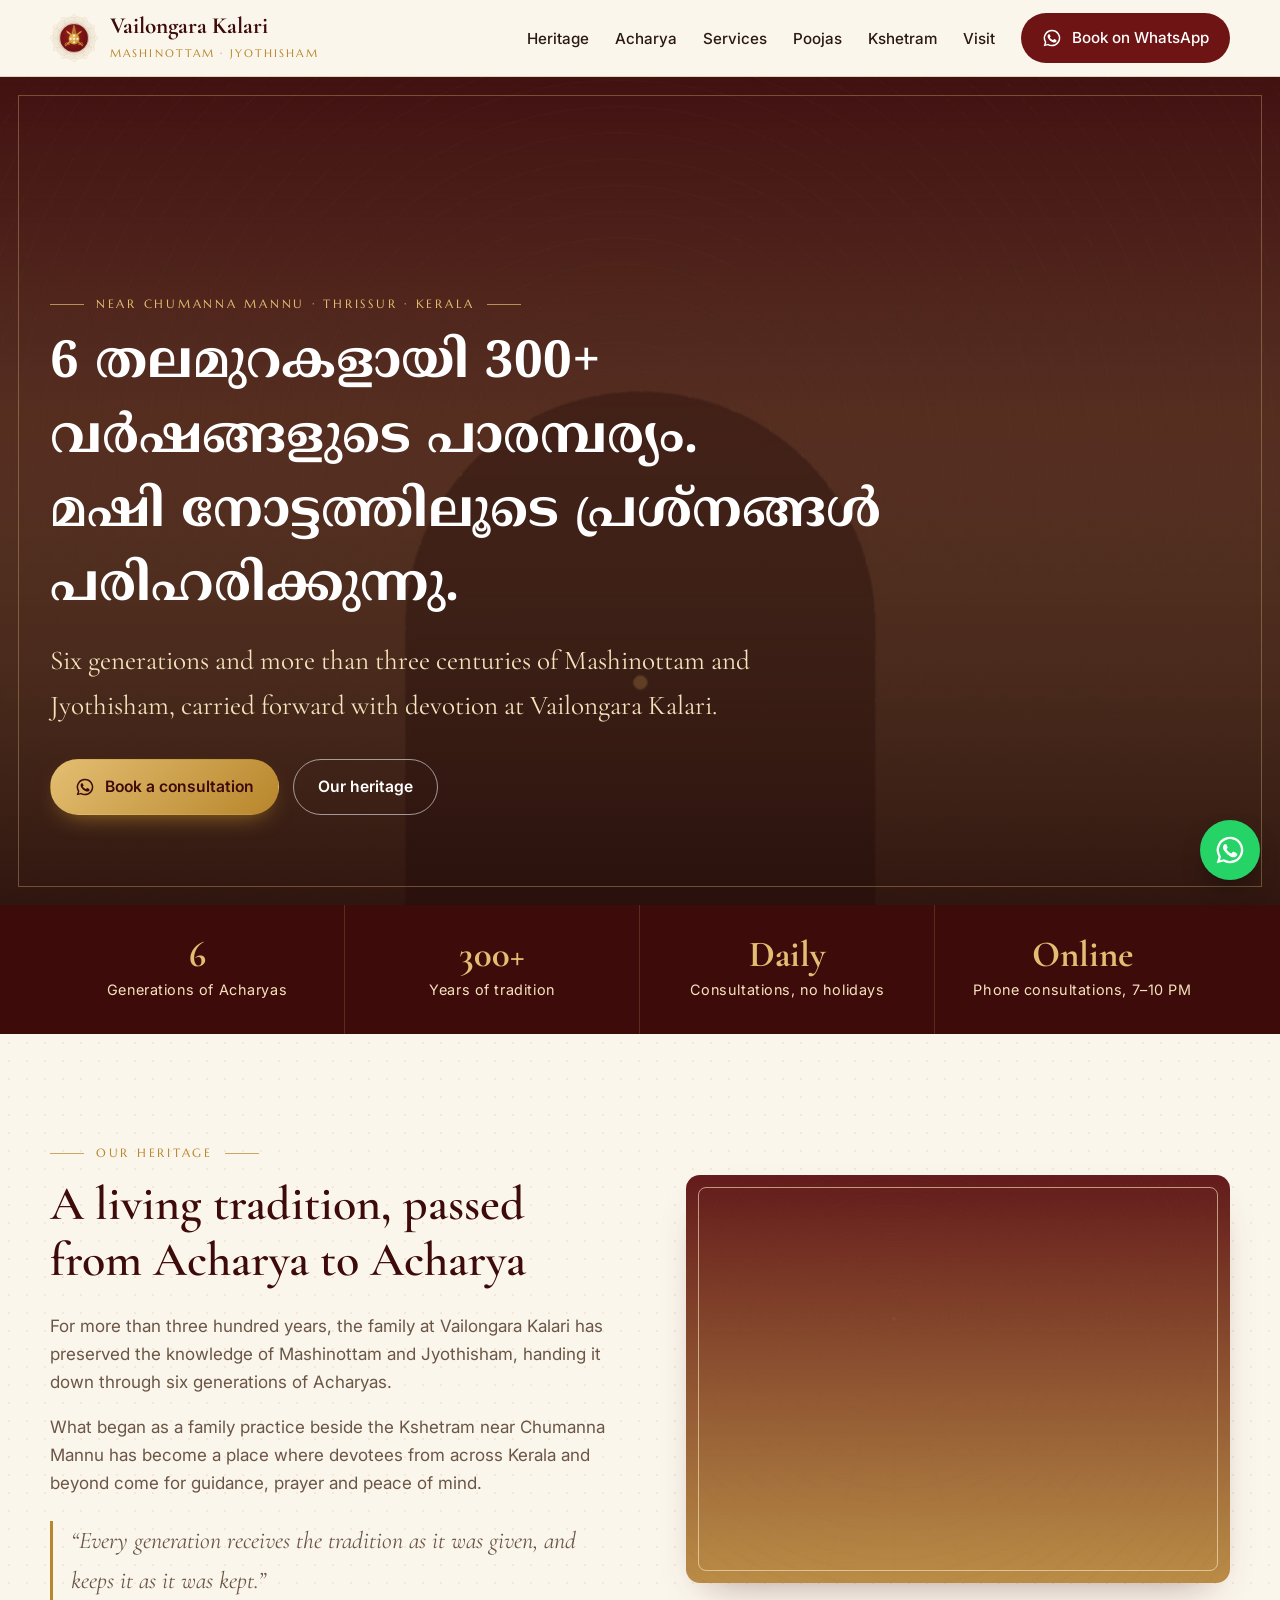
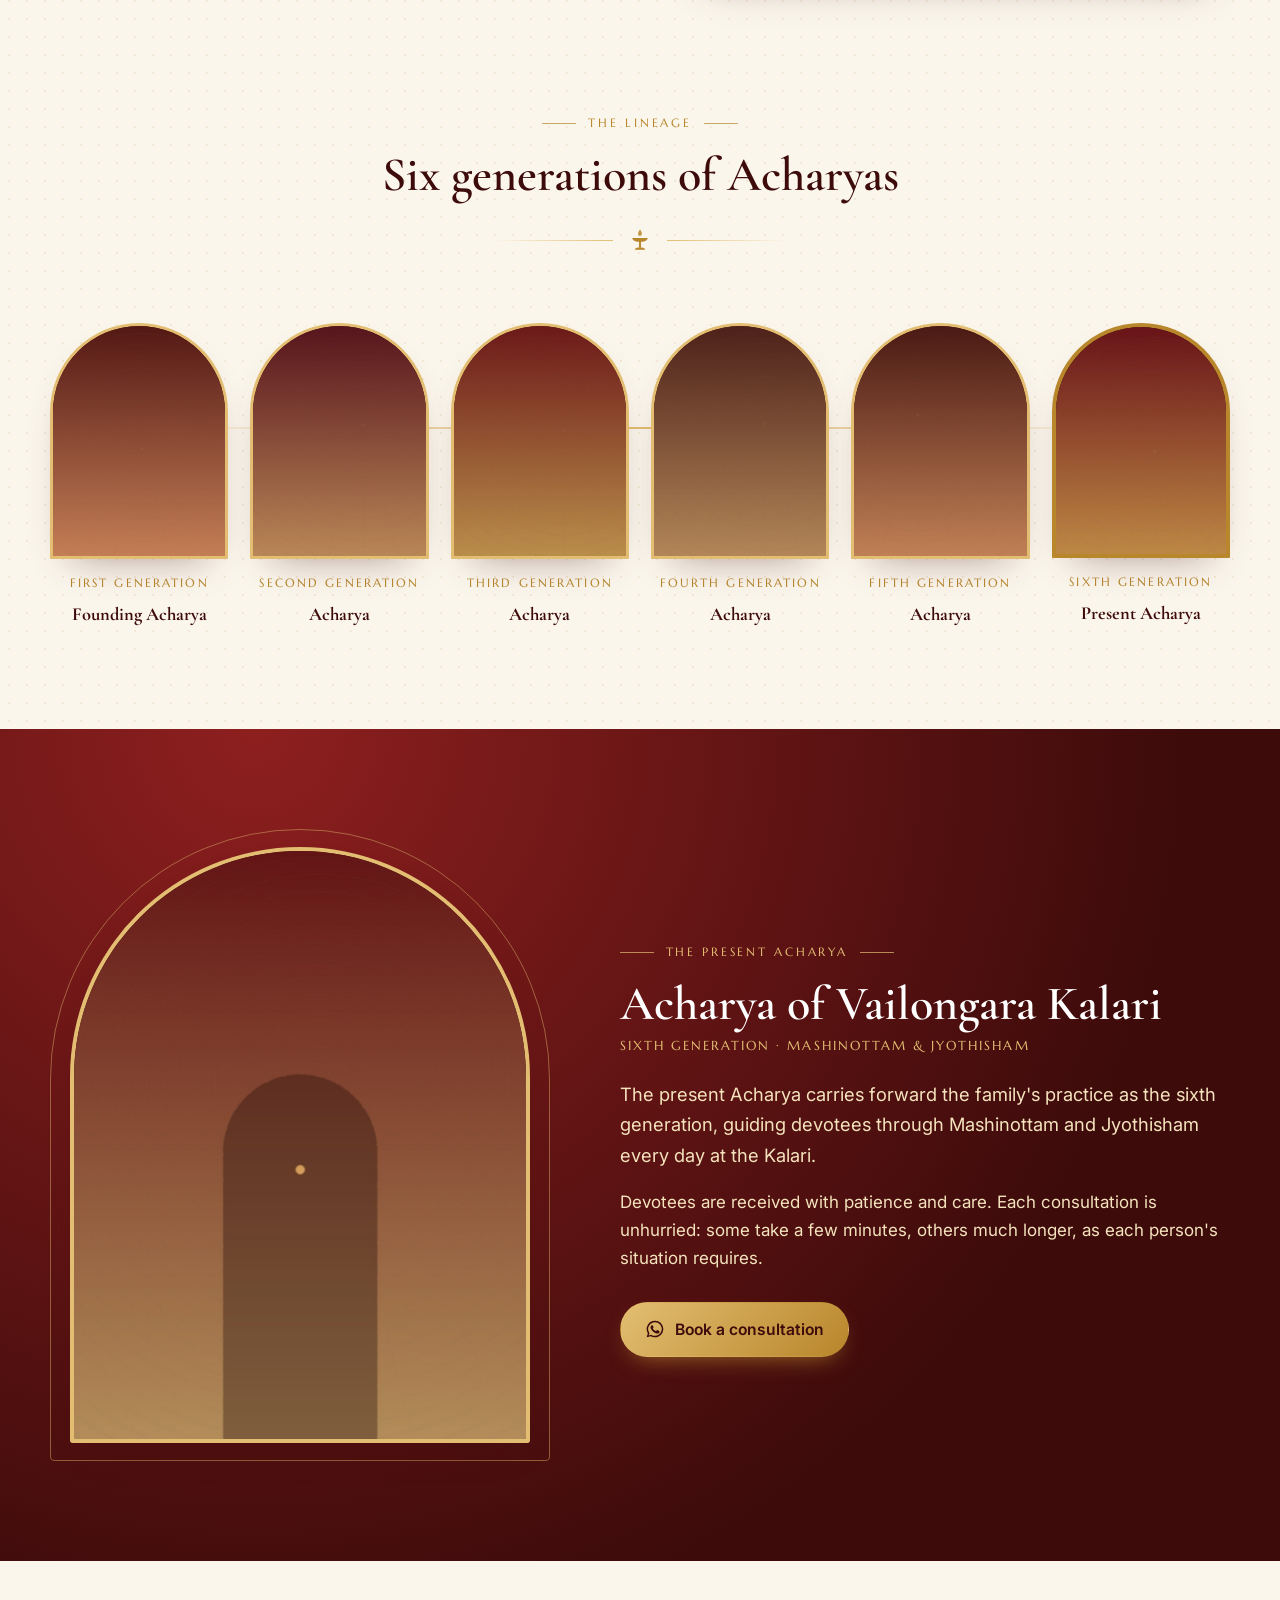
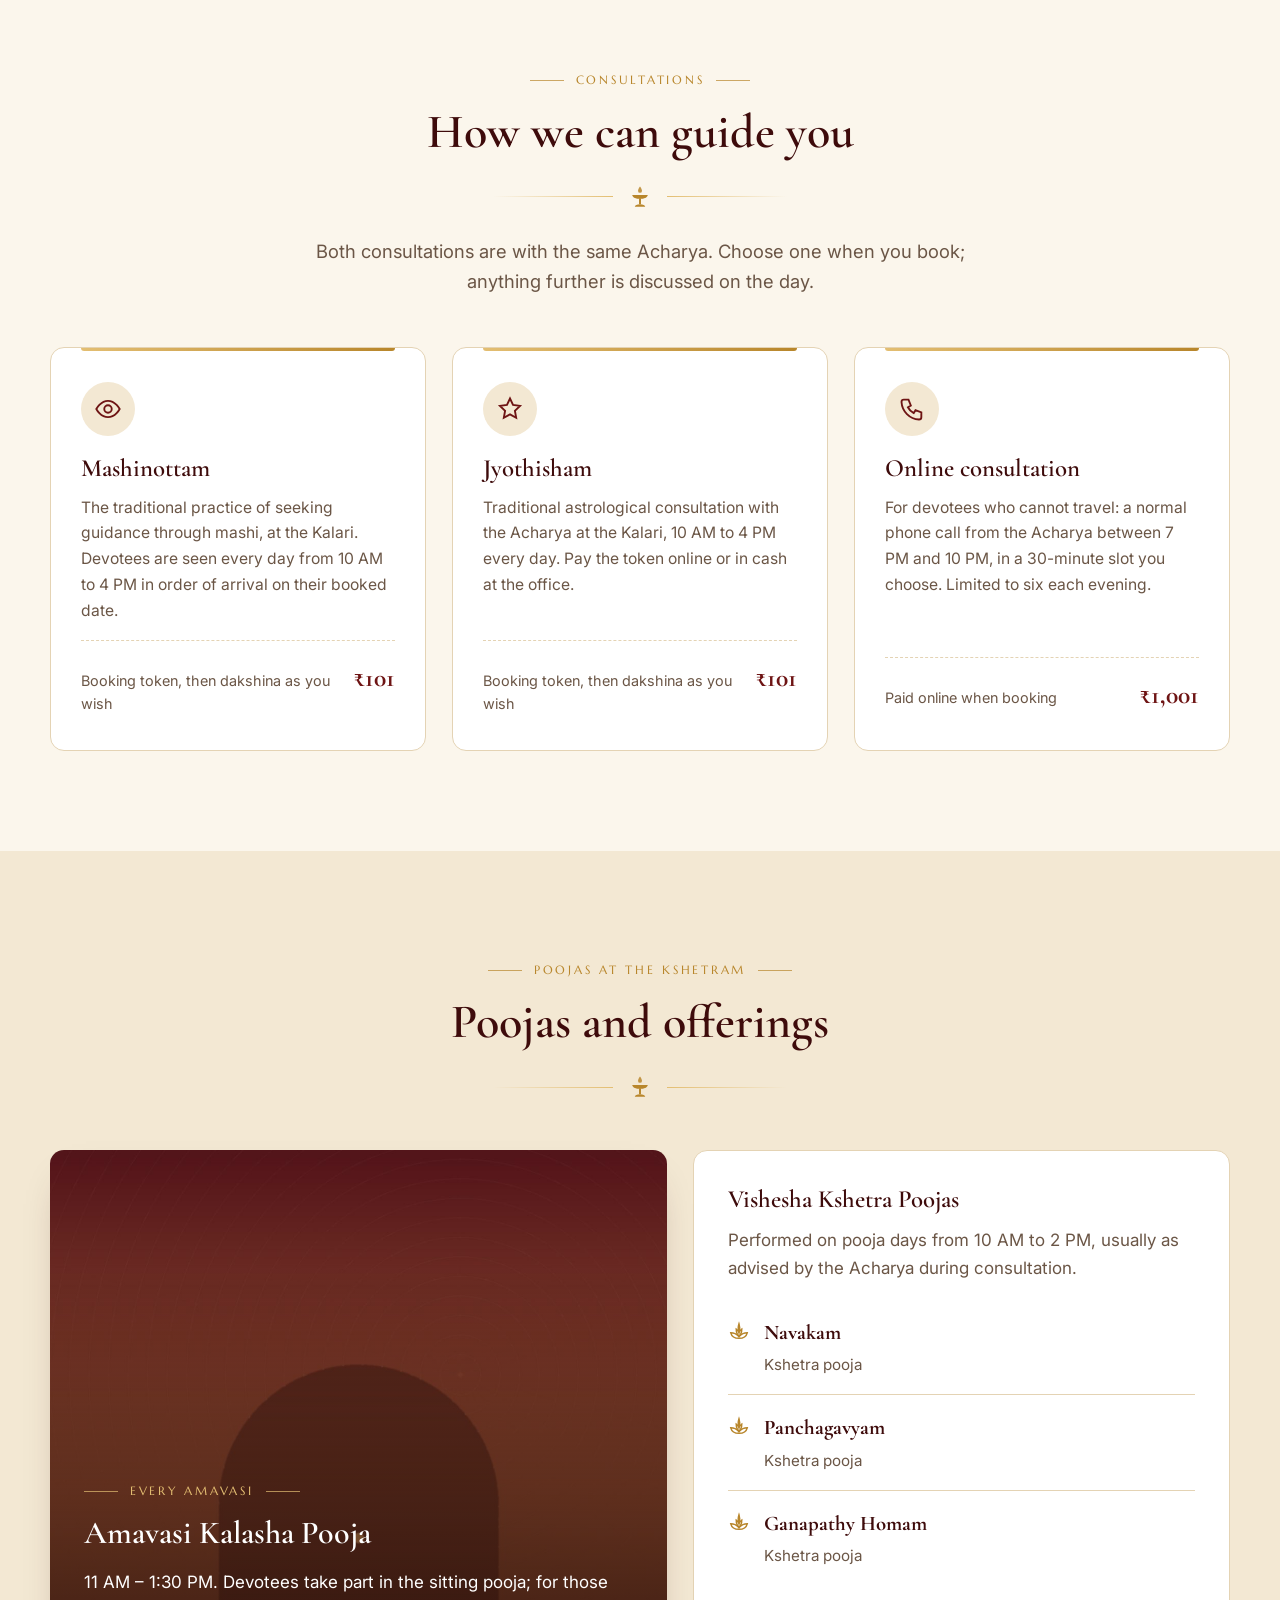
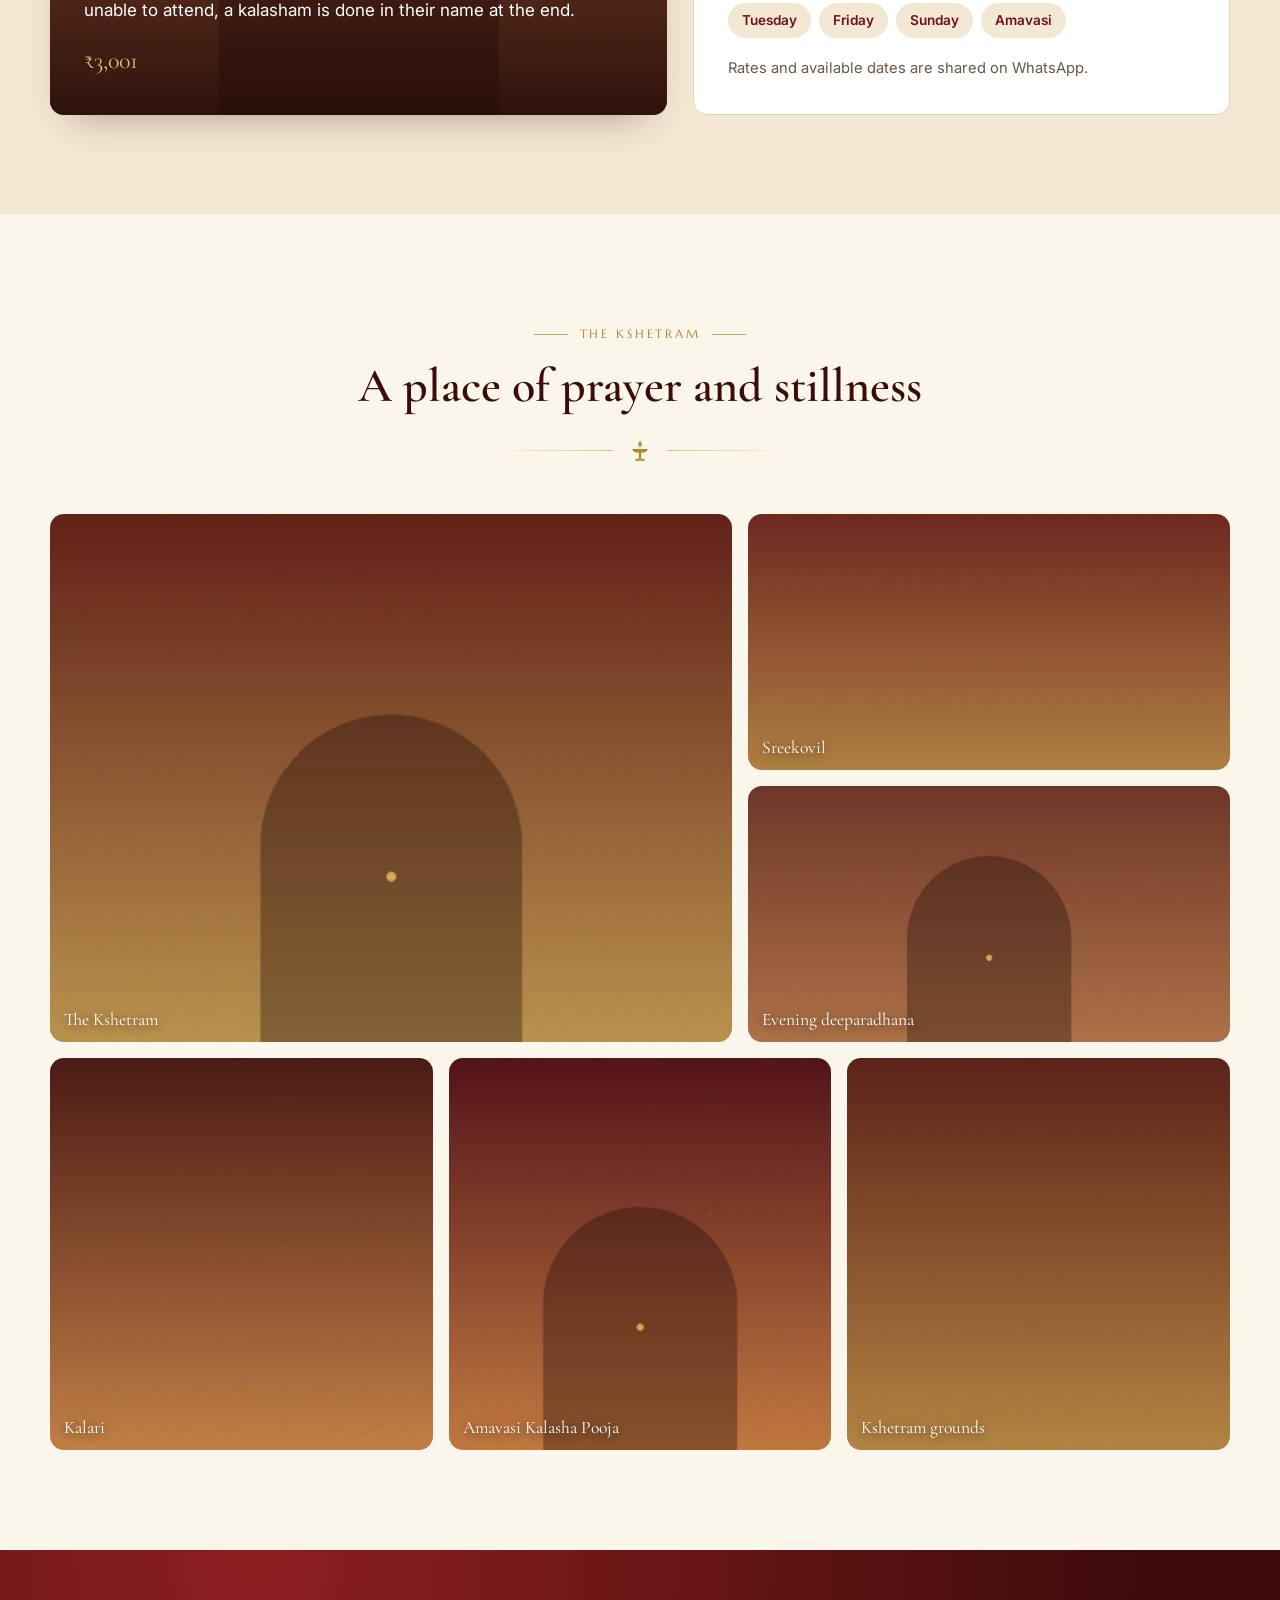
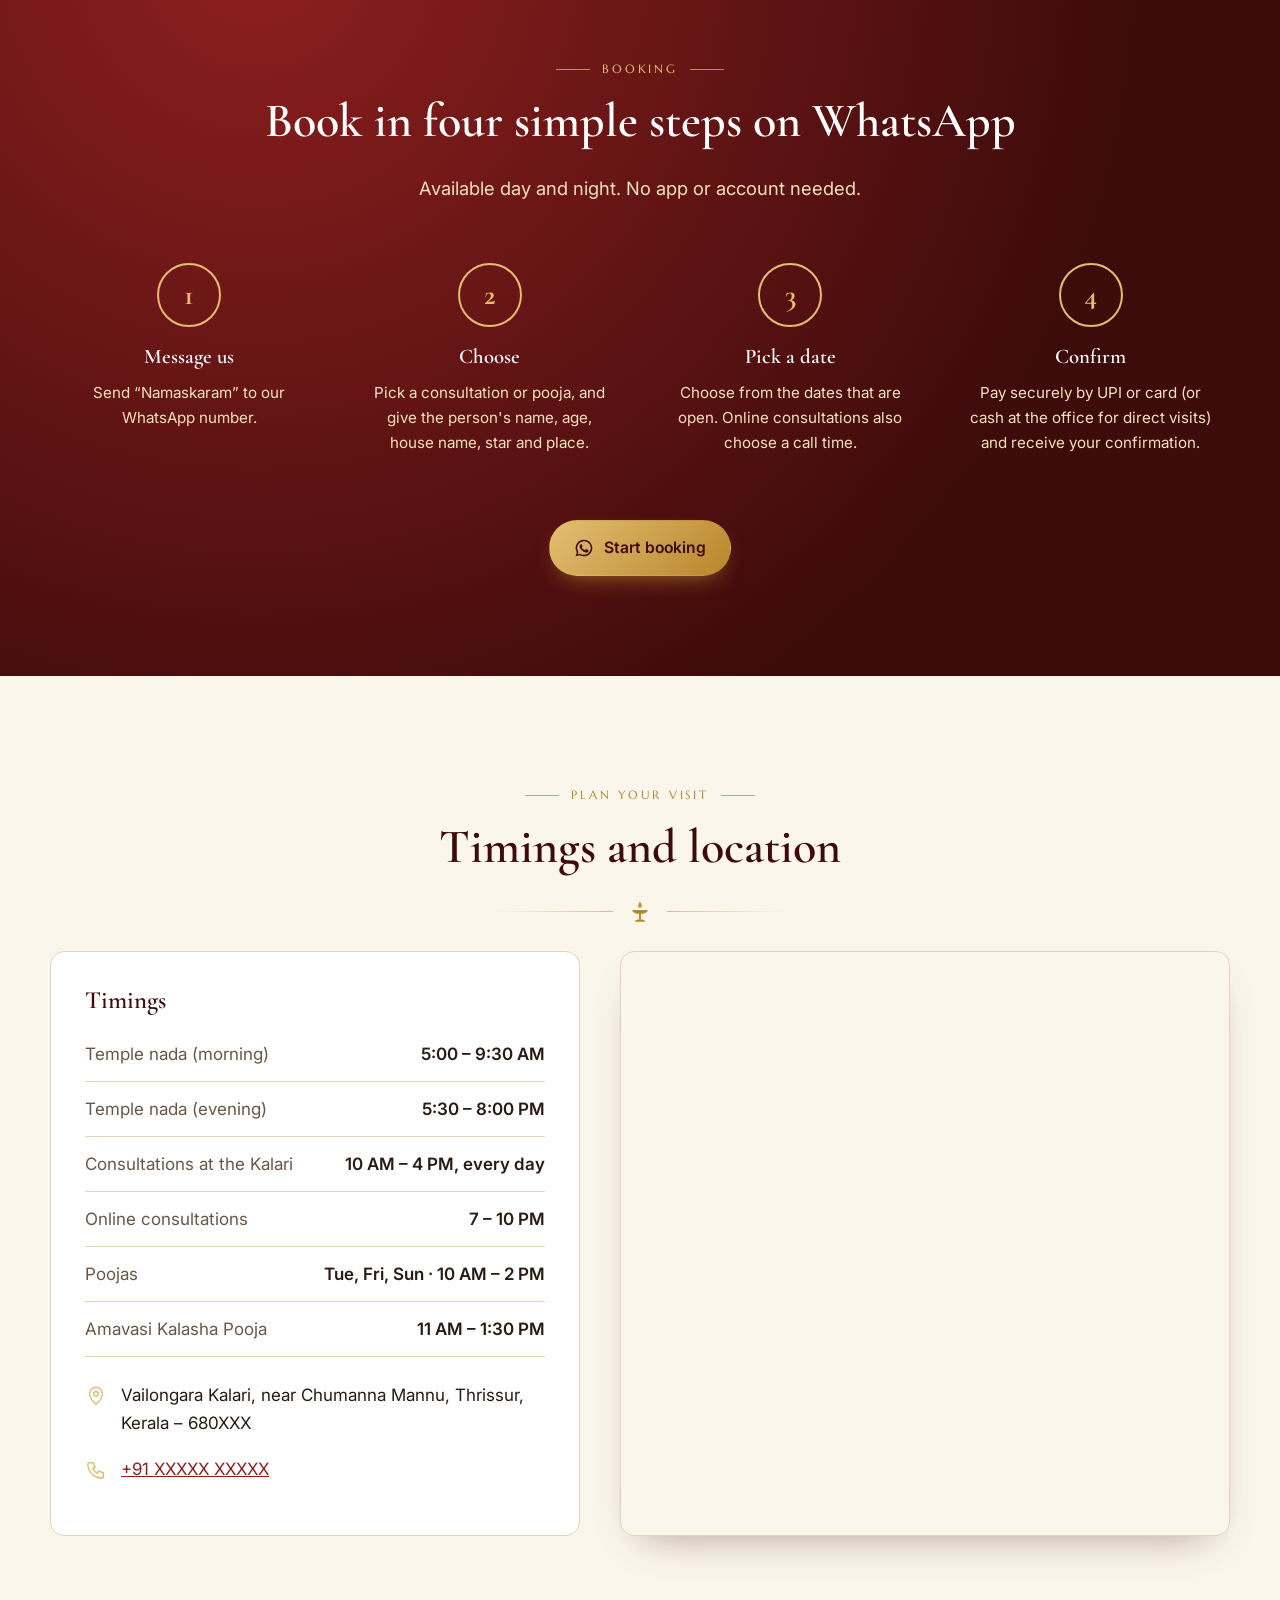
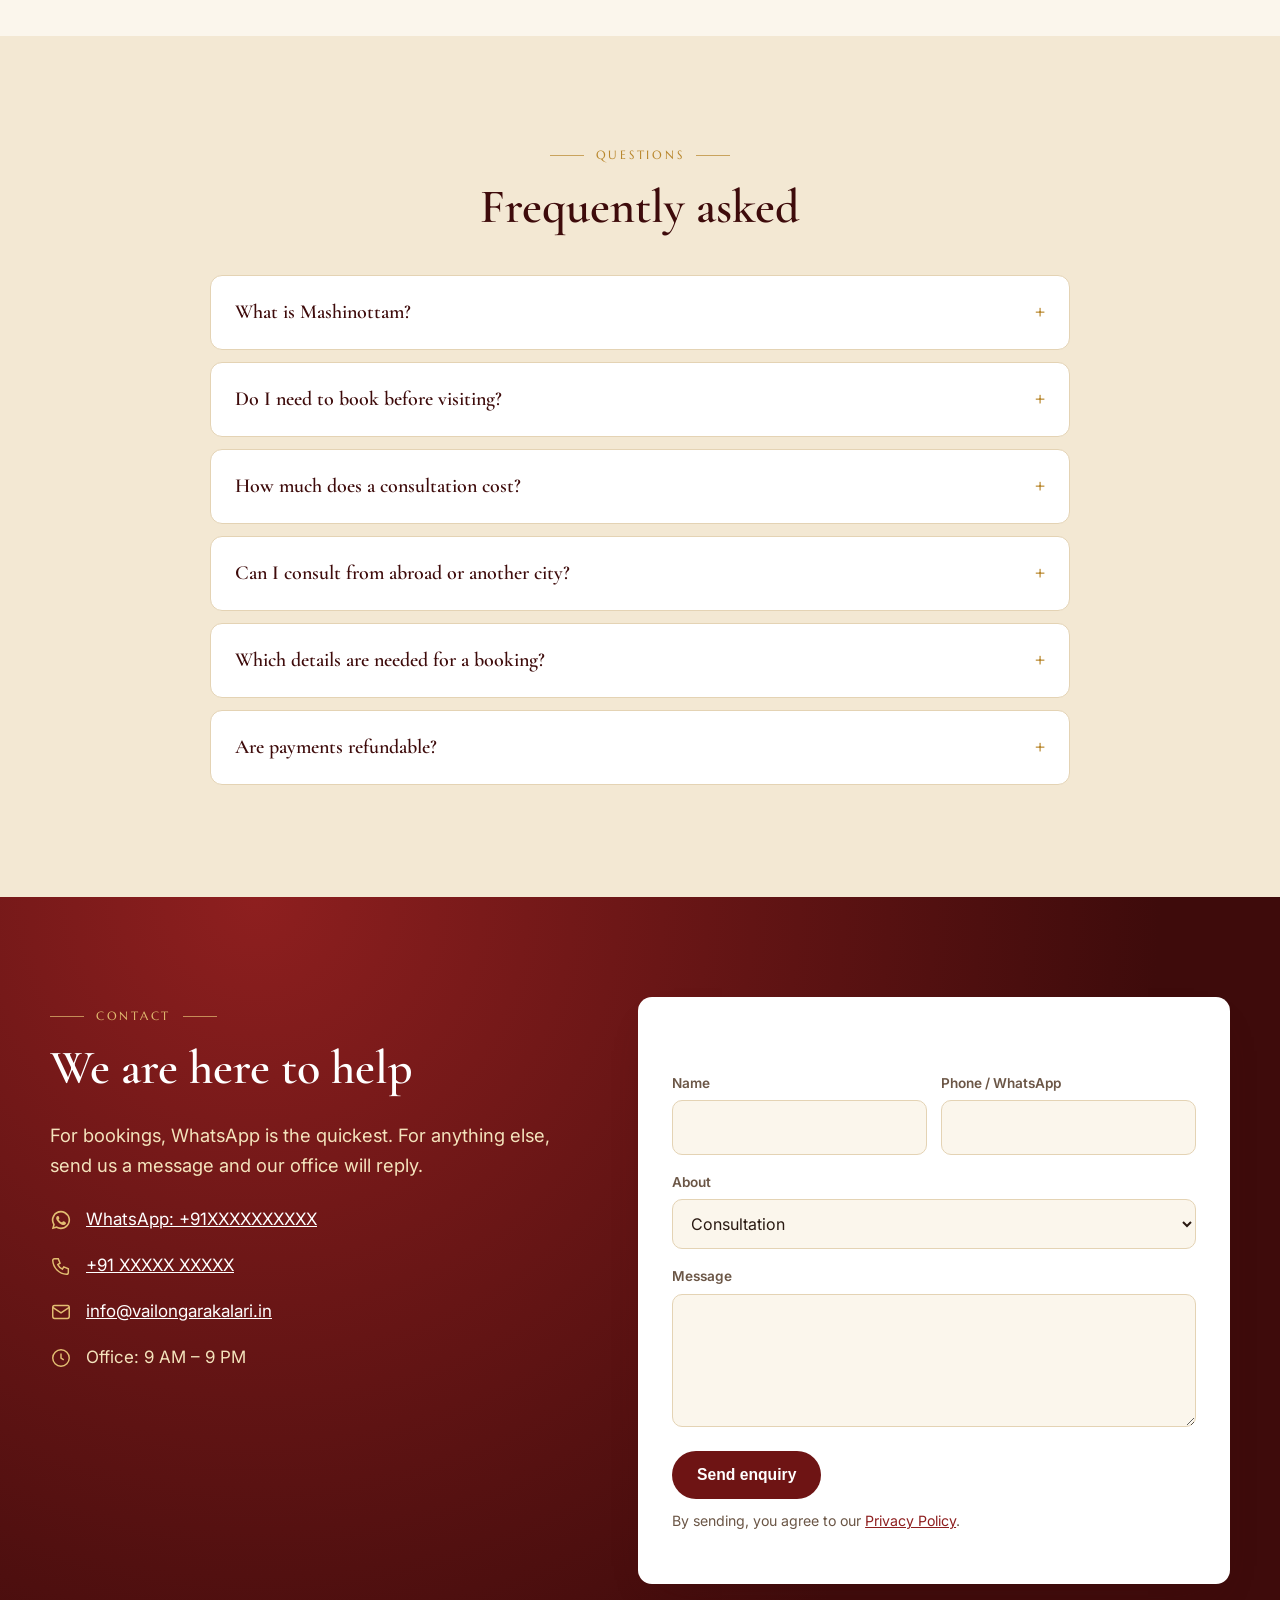
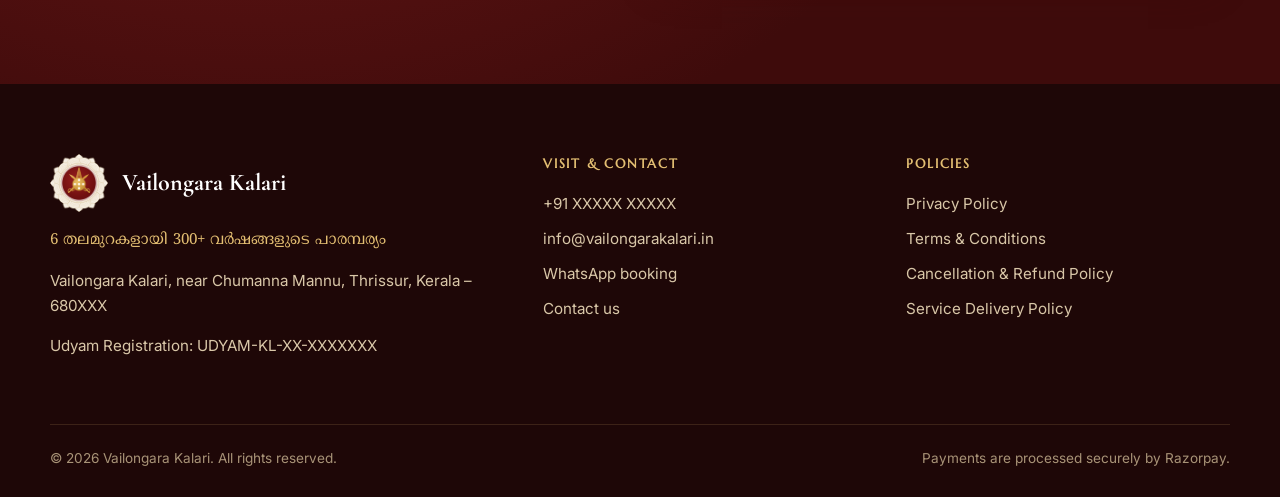
==== index.html @ 85f9b616 "Add Vailongara Kalari website" ====
<!doctype html>
<html lang="en">
<head>
<meta charset="utf-8">
<meta name="viewport" content="width=device-width, initial-scale=1">
<title>Vailongara Kalari | Mashinottam & Jyothisham, Thrissur</title>
<meta name="description" content="Vailongara Kalari near Chumanna Mannu, Thrissur: six generations and 300+ years of Mashinottam and Jyothisham tradition. Book consultations and poojas on WhatsApp.">
<link rel="canonical" href="https://vailongarakalari.in/">
<meta property="og:type" content="website"><meta property="og:title" content="Vailongara Kalari | Mashinottam & Jyothisham, Thrissur"><meta property="og:description" content="Vailongara Kalari near Chumanna Mannu, Thrissur: six generations and 300+ years of Mashinottam and Jyothisham tradition. Book consultations and poojas on WhatsApp.">
<meta property="og:url" content="https://vailongarakalari.in/"><meta property="og:image" content="https://vailongarakalari.in/assets/img/og-image.jpg">
<meta name="theme-color" content="#6E1414">
<!-- Meta (Facebook) domain verification: paste the meta tag Meta gives you on the next line -->

<link rel="icon" type="image/png" href="/assets/img/favicon.png"><link rel="apple-touch-icon" href="/assets/img/apple-touch-icon.png">
<link rel="preconnect" href="https://fonts.googleapis.com"><link rel="preconnect" href="https://fonts.gstatic.com" crossorigin><link href="https://fonts.googleapis.com/css2?family=Cormorant+Garamond:ital,wght@0,500;0,600;0,700;1,500&family=Inter:wght@400;500;600&family=Marcellus&family=Noto+Serif+Malayalam:wght@600;700&display=swap" rel="stylesheet">
<link rel="stylesheet" href="/assets/css/style.css">

</head>
<body>
<a class="skip" href="#main">Skip to content</a>
<header class="site-header">
  <nav class="container nav" aria-label="Main">
    <a class="brand" href="/">
      <img src="/assets/img/logo.png" alt="" width="48" height="48">
      <span><span class="brand-name">Vailongara Kalari</span><span class="brand-sub">Mashinottam · Jyothisham</span></span>
    </a>
    <button class="nav-toggle" aria-label="Open menu" aria-expanded="false" aria-controls="menu"><svg viewBox="0 0 24 24" fill="none" stroke="currentColor" stroke-width="1.8" aria-hidden="true"><path d="M4 7h16M4 12h16M4 17h16"/></svg></button>
    <ul class="menu" id="menu">
      <li><a href="#heritage">Heritage</a></li>
      <li><a href="#acharya">Acharya</a></li>
      <li><a href="#services">Services</a></li>
      <li><a href="#poojas">Poojas</a></li>
      <li><a href="#kshetram">Kshetram</a></li>
      <li><a href="#visit">Visit</a></li>
      <li><a class="btn btn-maroon" href="https://wa.me/91XXXXXXXXXX?text=Namaskaram" target="_blank" rel="noopener"><svg viewBox="0 0 24 24" fill="currentColor" aria-hidden="true"><path d="M12 2a10 10 0 0 0-8.6 15.1L2 22l5-1.3A10 10 0 1 0 12 2Zm0 18.2a8.2 8.2 0 0 1-4.2-1.1l-.3-.2-3 .8.8-2.9-.2-.3A8.2 8.2 0 1 1 12 20.2Zm4.5-6.1c-.2-.1-1.5-.7-1.7-.8s-.4-.1-.6.1-.7.8-.8 1-.3.2-.5.1a6.7 6.7 0 0 1-2-1.2 7.5 7.5 0 0 1-1.4-1.7c-.1-.2 0-.4.1-.5l.4-.4.2-.4v-.4l-.8-1.9c-.2-.5-.4-.4-.6-.4h-.5a1 1 0 0 0-.7.3 3 3 0 0 0-.9 2.2 5.2 5.2 0 0 0 1.1 2.7 11.8 11.8 0 0 0 4.5 4c1.7.7 2.3.8 3.2.6a2.7 2.7 0 0 0 1.8-1.2 2.2 2.2 0 0 0 .1-1.2c0-.1-.2-.2-.4-.3Z"/></svg> Book on WhatsApp</a></li>
    </ul>
  </nav>
</header>

<main id="main">
  <!-- HERO: replace /assets/img/kshetram/hero.jpg with a large photo of the Kshetram (2000×1200 or larger) -->
  <section class="hero" style="padding:0">
    <div class="hero-media"><img src="/assets/img/kshetram/hero.jpg" alt="Vailongara Kalari Kshetram" fetchpriority="high"></div>
    <div class="hero-frame"></div>
    <div class="container hero-content">
      <span class="eyebrow">Near Chumanna Mannu · Thrissur · Kerala</span>
      <h1 class="hero-ml">6 തലമുറകളായി 300+ വർഷങ്ങളുടെ പാരമ്പര്യം.<br>മഷി നോട്ടത്തിലൂടെ പ്രശ്നങ്ങൾ പരിഹരിക്കുന്നു.</h1>
      <p class="hero-en">Six generations and more than three centuries of Mashinottam and Jyothisham, carried forward with devotion at Vailongara Kalari.</p>
      <div class="hero-actions">
        <a class="btn btn-gold" href="https://wa.me/91XXXXXXXXXX?text=Namaskaram" target="_blank" rel="noopener"><svg viewBox="0 0 24 24" fill="currentColor" aria-hidden="true"><path d="M12 2a10 10 0 0 0-8.6 15.1L2 22l5-1.3A10 10 0 1 0 12 2Zm0 18.2a8.2 8.2 0 0 1-4.2-1.1l-.3-.2-3 .8.8-2.9-.2-.3A8.2 8.2 0 1 1 12 20.2Zm4.5-6.1c-.2-.1-1.5-.7-1.7-.8s-.4-.1-.6.1-.7.8-.8 1-.3.2-.5.1a6.7 6.7 0 0 1-2-1.2 7.5 7.5 0 0 1-1.4-1.7c-.1-.2 0-.4.1-.5l.4-.4.2-.4v-.4l-.8-1.9c-.2-.5-.4-.4-.6-.4h-.5a1 1 0 0 0-.7.3 3 3 0 0 0-.9 2.2 5.2 5.2 0 0 0 1.1 2.7 11.8 11.8 0 0 0 4.5 4c1.7.7 2.3.8 3.2.6a2.7 2.7 0 0 0 1.8-1.2 2.2 2.2 0 0 0 .1-1.2c0-.1-.2-.2-.4-.3Z"/></svg> Book a consultation</a>
        <a class="btn btn-ghost" href="#heritage">Our heritage</a>
      </div>
    </div>
  </section>

  <div class="stats">
    <div class="container">
      <div class="stat"><strong>6</strong><span>Generations of Acharyas</span></div>
      <div class="stat"><strong>300+</strong><span>Years of tradition</span></div>
      <div class="stat"><strong>Daily</strong><span>Consultations, no holidays</span></div>
      <div class="stat"><strong>Online</strong><span>Phone consultations, 7–10 PM</span></div>
    </div>
  </div>

  <!-- HERITAGE -->
  <section id="heritage" class="pattern">
    <div class="container">
      <div class="split">
        <div class="heritage-text reveal">
          <span class="eyebrow">Our heritage</span>
          <h2>A living tradition, passed from Acharya to Acharya</h2>
          <!-- EDIT: replace with the Kalari's own history when received -->
          <p>For more than three hundred years, the family at Vailongara Kalari has preserved the knowledge of Mashinottam and Jyothisham, handing it down through six generations of Acharyas.</p>
          <p>What began as a family practice beside the Kshetram near Chumanna Mannu has become a place where devotees from across Kerala and beyond come for guidance, prayer and peace of mind.</p>
          <p class="quote">“Every generation receives the tradition as it was given, and keeps it as it was kept.”</p>
        </div>
        <div class="wide-img reveal"><img src="/assets/img/kshetram/kshetram-2.jpg" alt="Inside the Kshetram at Vailongara Kalari" loading="lazy"></div>
      </div>
      <div class="center" style="margin-top:80px">
        <span class="eyebrow">The lineage</span>
        <h2>Six generations of Acharyas</h2>
        <div class="divider"><svg viewBox="0 0 40 40" fill="currentColor" aria-hidden="true"><path d="M20 4c2.2 3 3 5 3 6.6A3 3 0 0 1 17 10.6C17 9 17.8 7 20 4z" opacity=".85"/><path d="M8 17h24c-1 4-5.5 6-12 6S9 21 8 17z"/><rect x="18.5" y="23" width="3" height="8"/><path d="M12 35c0-2.5 3.6-4 8-4s8 1.5 8 4z"/></svg></div>
      </div>
      <div class="lineage">
      <div class="gen reveal">
        <div class="arch"><img src="/assets/img/lineage/generation-1.jpg" alt="Founding Acharya Acharya of Vailongara Kalari" loading="lazy"></div>
        <span class="num">First generation</span>
        <h4><!-- EDIT: Acharya's name -->Founding Acharya</h4>
      </div>
      <div class="gen reveal">
        <div class="arch"><img src="/assets/img/lineage/generation-2.jpg" alt="Acharya Acharya of Vailongara Kalari" loading="lazy"></div>
        <span class="num">Second generation</span>
        <h4><!-- EDIT: Acharya's name -->Acharya</h4>
      </div>
      <div class="gen reveal">
        <div class="arch"><img src="/assets/img/lineage/generation-3.jpg" alt="Acharya Acharya of Vailongara Kalari" loading="lazy"></div>
        <span class="num">Third generation</span>
        <h4><!-- EDIT: Acharya's name -->Acharya</h4>
      </div>
      <div class="gen reveal">
        <div class="arch"><img src="/assets/img/lineage/generation-4.jpg" alt="Acharya Acharya of Vailongara Kalari" loading="lazy"></div>
        <span class="num">Fourth generation</span>
        <h4><!-- EDIT: Acharya's name -->Acharya</h4>
      </div>
      <div class="gen reveal">
        <div class="arch"><img src="/assets/img/lineage/generation-5.jpg" alt="Acharya Acharya of Vailongara Kalari" loading="lazy"></div>
        <span class="num">Fifth generation</span>
        <h4><!-- EDIT: Acharya's name -->Acharya</h4>
      </div>
      <div class="gen current reveal">
        <div class="arch"><img src="/assets/img/lineage/generation-6.jpg" alt="Present Acharya Acharya of Vailongara Kalari" loading="lazy"></div>
        <span class="num">Sixth generation</span>
        <h4><!-- EDIT: Acharya's name -->Present Acharya</h4>
      </div>
      </div>
    </div>
  </section>

  <!-- MAIN ACHARYA -->
  <section id="acharya" class="bg-maroon">
    <div class="container acharya">
      <div class="acharya-frame reveal">
        <!-- Replace /assets/img/acharya-main.jpg with a portrait of the present Acharya (1000×1300, portrait) -->
        <div class="arch"><img src="/assets/img/acharya-main.jpg" alt="The present Acharya of Vailongara Kalari" loading="lazy"></div>
      </div>
      <div class="reveal">
        <span class="eyebrow" style="color:var(--gold-soft)">The present Acharya</span>
        <h2><!-- EDIT: name -->Acharya of Vailongara Kalari</h2>
        <p class="role">Sixth generation · Mashinottam &amp; Jyothisham</p>
        <!-- EDIT: replace with the Acharya's own introduction -->
        <p class="lead">The present Acharya carries forward the family's practice as the sixth generation, guiding devotees through Mashinottam and Jyothisham every day at the Kalari.</p>
        <p>Devotees are received with patience and care. Each consultation is unhurried: some take a few minutes, others much longer, as each person's situation requires.</p>
        <a class="btn btn-gold" href="https://wa.me/91XXXXXXXXXX?text=Namaskaram" target="_blank" rel="noopener" style="margin-top:12px"><svg viewBox="0 0 24 24" fill="currentColor" aria-hidden="true"><path d="M12 2a10 10 0 0 0-8.6 15.1L2 22l5-1.3A10 10 0 1 0 12 2Zm0 18.2a8.2 8.2 0 0 1-4.2-1.1l-.3-.2-3 .8.8-2.9-.2-.3A8.2 8.2 0 1 1 12 20.2Zm4.5-6.1c-.2-.1-1.5-.7-1.7-.8s-.4-.1-.6.1-.7.8-.8 1-.3.2-.5.1a6.7 6.7 0 0 1-2-1.2 7.5 7.5 0 0 1-1.4-1.7c-.1-.2 0-.4.1-.5l.4-.4.2-.4v-.4l-.8-1.9c-.2-.5-.4-.4-.6-.4h-.5a1 1 0 0 0-.7.3 3 3 0 0 0-.9 2.2 5.2 5.2 0 0 0 1.1 2.7 11.8 11.8 0 0 0 4.5 4c1.7.7 2.3.8 3.2.6a2.7 2.7 0 0 0 1.8-1.2 2.2 2.2 0 0 0 .1-1.2c0-.1-.2-.2-.4-.3Z"/></svg> Book a consultation</a>
      </div>
    </div>
  </section>

  <!-- SERVICES -->
  <section id="services">
    <div class="container">
      <div class="center">
        <span class="eyebrow">Consultations</span>
        <h2>How we can guide you</h2>
        <div class="divider"><svg viewBox="0 0 40 40" fill="currentColor" aria-hidden="true"><path d="M20 4c2.2 3 3 5 3 6.6A3 3 0 0 1 17 10.6C17 9 17.8 7 20 4z" opacity=".85"/><path d="M8 17h24c-1 4-5.5 6-12 6S9 21 8 17z"/><rect x="18.5" y="23" width="3" height="8"/><path d="M12 35c0-2.5 3.6-4 8-4s8 1.5 8 4z"/></svg></div>
        <p class="lead">Both consultations are with the same Acharya. Choose one when you book; anything further is discussed on the day.</p>
      </div>
      <div class="cards">
        <article class="card reveal">
          <div class="icon"><svg viewBox="0 0 24 24" fill="none" stroke="currentColor" stroke-width="1.6" aria-hidden="true"><path d="M2 12s3.6-7 10-7 10 7 10 7-3.6 7-10 7S2 12 2 12Z"/><circle cx="12" cy="12" r="3.2"/></svg></div>
          <h3>Mashinottam</h3>
          <p>The traditional practice of seeking guidance through mashi, at the Kalari. Devotees are seen every day from 10 AM to 4 PM in order of arrival on their booked date.</p>
          <div class="meta"><span>Booking token, then dakshina as you wish</span><span class="price">₹101</span></div>
        </article>
        <article class="card reveal">
          <div class="icon"><svg viewBox="0 0 24 24" fill="none" stroke="currentColor" stroke-width="1.6" aria-hidden="true"><path d="m12 3 2.6 5.5 6 .8-4.4 4.2 1.1 6L12 16.6 6.7 19.5l1.1-6L3.4 9.3l6-.8L12 3Z"/></svg></div>
          <h3>Jyothisham</h3>
          <p>Traditional astrological consultation with the Acharya at the Kalari, 10 AM to 4 PM every day. Pay the token online or in cash at the office.</p>
          <div class="meta"><span>Booking token, then dakshina as you wish</span><span class="price">₹101</span></div>
        </article>
        <article class="card reveal">
          <div class="icon"><svg viewBox="0 0 24 24" fill="none" stroke="currentColor" stroke-width="1.6" aria-hidden="true"><path d="M5 4h4l2 5-2.5 1.5a11 11 0 0 0 5 5L15 13l5 2v4a2 2 0 0 1-2 2A16 16 0 0 1 3 6a2 2 0 0 1 2-2Z"/></svg></div>
          <h3>Online consultation</h3>
          <p>For devotees who cannot travel: a normal phone call from the Acharya between 7 PM and 10 PM, in a 30-minute slot you choose. Limited to six each evening.</p>
          <div class="meta"><span>Paid online when booking</span><span class="price">₹1,001</span></div>
        </article>
      </div>
    </div>
  </section>

  <!-- POOJAS -->
  <section id="poojas" class="bg-sand">
    <div class="container">
      <div class="center">
        <span class="eyebrow">Poojas at the Kshetram</span>
        <h2>Poojas and offerings</h2>
        <div class="divider"><svg viewBox="0 0 40 40" fill="currentColor" aria-hidden="true"><path d="M20 4c2.2 3 3 5 3 6.6A3 3 0 0 1 17 10.6C17 9 17.8 7 20 4z" opacity=".85"/><path d="M8 17h24c-1 4-5.5 6-12 6S9 21 8 17z"/><rect x="18.5" y="23" width="3" height="8"/><path d="M12 35c0-2.5 3.6-4 8-4s8 1.5 8 4z"/></svg></div>
      </div>
      <div class="pooja-grid">
        <article class="pooja-feature reveal">
          <img src="/assets/img/kshetram/kshetram-5.jpg" alt="Amavasi Kalasha Pooja at Vailongara Kalari" loading="lazy">
          <div class="inner">
            <span class="eyebrow" style="color:var(--gold-soft)">Every Amavasi</span>
            <h3>Amavasi Kalasha Pooja</h3>
            <p>11 AM – 1:30 PM. Devotees take part in the sitting pooja; for those unable to attend, a kalasham is done in their name at the end.</p>
            <span class="price">₹3,001</span>
          </div>
        </article>
        <div class="pooja-list reveal">
          <h3>Vishesha Kshetra Poojas</h3>
          <p style="color:var(--muted)">Performed on pooja days from 10 AM to 2 PM, usually as advised by the Acharya during consultation.</p>
          <ul>
            <li><svg viewBox="0 0 24 24" fill="none" stroke="currentColor" stroke-width="1.6" aria-hidden="true"><path d="M12 20c-4 0-8-2-9-6 3 0 6 1 9 4 3-3 6-4 9-4-1 4-5 6-9 6Z"/><path d="M12 18c-2-2-3-5-3-8 1.5 1 2.5 2 3 3.5.5-1.5 1.5-2.5 3-3.5 0 3-1 6-3 8Z"/><path d="M12 13.5C11 11 11 7 12 4c1 3 1 7 0 9.5Z"/></svg><div><strong>Navakam</strong><span>Kshetra pooja</span></div></li>
            <li><svg viewBox="0 0 24 24" fill="none" stroke="currentColor" stroke-width="1.6" aria-hidden="true"><path d="M12 20c-4 0-8-2-9-6 3 0 6 1 9 4 3-3 6-4 9-4-1 4-5 6-9 6Z"/><path d="M12 18c-2-2-3-5-3-8 1.5 1 2.5 2 3 3.5.5-1.5 1.5-2.5 3-3.5 0 3-1 6-3 8Z"/><path d="M12 13.5C11 11 11 7 12 4c1 3 1 7 0 9.5Z"/></svg><div><strong>Panchagavyam</strong><span>Kshetra pooja</span></div></li>
            <li><svg viewBox="0 0 24 24" fill="none" stroke="currentColor" stroke-width="1.6" aria-hidden="true"><path d="M12 20c-4 0-8-2-9-6 3 0 6 1 9 4 3-3 6-4 9-4-1 4-5 6-9 6Z"/><path d="M12 18c-2-2-3-5-3-8 1.5 1 2.5 2 3 3.5.5-1.5 1.5-2.5 3-3.5 0 3-1 6-3 8Z"/><path d="M12 13.5C11 11 11 7 12 4c1 3 1 7 0 9.5Z"/></svg><div><strong>Ganapathy Homam</strong><span>Kshetra pooja</span></div></li>
          </ul>
          <div class="days"><span>Tuesday</span><span>Friday</span><span>Sunday</span><span>Amavasi</span></div>
          <p style="margin:18px 0 0;font-size:.92rem;color:var(--muted)">Rates and available dates are shared on WhatsApp.</p>
        </div>
      </div>
    </div>
  </section>

  <!-- KSHETRAM GALLERY: replace kshetram-1.jpg … kshetram-6.jpg -->
  <section id="kshetram">
    <div class="container">
      <div class="center">
        <span class="eyebrow">The Kshetram</span>
        <h2>A place of prayer and stillness</h2>
        <div class="divider"><svg viewBox="0 0 40 40" fill="currentColor" aria-hidden="true"><path d="M20 4c2.2 3 3 5 3 6.6A3 3 0 0 1 17 10.6C17 9 17.8 7 20 4z" opacity=".85"/><path d="M8 17h24c-1 4-5.5 6-12 6S9 21 8 17z"/><rect x="18.5" y="23" width="3" height="8"/><path d="M12 35c0-2.5 3.6-4 8-4s8 1.5 8 4z"/></svg></div>
      </div>
      <div class="gallery">
      <figure class="g1" style="margin:0"><button type="button" data-full="/assets/img/kshetram/kshetram-1.jpg" aria-label="Open photo: The Kshetram"><img src="/assets/img/kshetram/kshetram-1.jpg" alt="The Kshetram, Vailongara Kalari" loading="lazy"><figcaption>The Kshetram</figcaption></button></figure>
      <figure class="g2" style="margin:0"><button type="button" data-full="/assets/img/kshetram/kshetram-2.jpg" aria-label="Open photo: Sreekovil"><img src="/assets/img/kshetram/kshetram-2.jpg" alt="Sreekovil, Vailongara Kalari" loading="lazy"><figcaption>Sreekovil</figcaption></button></figure>
      <figure class="g3" style="margin:0"><button type="button" data-full="/assets/img/kshetram/kshetram-3.jpg" aria-label="Open photo: Evening deeparadhana"><img src="/assets/img/kshetram/kshetram-3.jpg" alt="Evening deeparadhana, Vailongara Kalari" loading="lazy"><figcaption>Evening deeparadhana</figcaption></button></figure>
      <figure class="g4" style="margin:0"><button type="button" data-full="/assets/img/kshetram/kshetram-4.jpg" aria-label="Open photo: Kalari"><img src="/assets/img/kshetram/kshetram-4.jpg" alt="Kalari, Vailongara Kalari" loading="lazy"><figcaption>Kalari</figcaption></button></figure>
      <figure class="g5" style="margin:0"><button type="button" data-full="/assets/img/kshetram/kshetram-5.jpg" aria-label="Open photo: Amavasi Kalasha Pooja"><img src="/assets/img/kshetram/kshetram-5.jpg" alt="Amavasi Kalasha Pooja, Vailongara Kalari" loading="lazy"><figcaption>Amavasi Kalasha Pooja</figcaption></button></figure>
      <figure class="g6" style="margin:0"><button type="button" data-full="/assets/img/kshetram/kshetram-6.jpg" aria-label="Open photo: Kshetram grounds"><img src="/assets/img/kshetram/kshetram-6.jpg" alt="Kshetram grounds, Vailongara Kalari" loading="lazy"><figcaption>Kshetram grounds</figcaption></button></figure>
      </div>
    </div>
  </section>

  <!-- HOW TO BOOK -->
  <section class="bg-maroon">
    <div class="container">
      <div class="center">
        <span class="eyebrow" style="color:var(--gold-soft)">Booking</span>
        <h2>Book in four simple steps on WhatsApp</h2>
        <p class="lead">Available day and night. No app or account needed.</p>
      </div>
      <div class="steps">
        <div class="step"><h3>Message us</h3><p>Send “Namaskaram” to our WhatsApp number.</p></div>
        <div class="step"><h3>Choose</h3><p>Pick a consultation or pooja, and give the person's name, age, house name, star and place.</p></div>
        <div class="step"><h3>Pick a date</h3><p>Choose from the dates that are open. Online consultations also choose a call time.</p></div>
        <div class="step"><h3>Confirm</h3><p>Pay securely by UPI or card (or cash at the office for direct visits) and receive your confirmation.</p></div>
      </div>
      <div class="center" style="margin-top:40px"><a class="btn btn-gold" href="https://wa.me/91XXXXXXXXXX?text=Namaskaram" target="_blank" rel="noopener"><svg viewBox="0 0 24 24" fill="currentColor" aria-hidden="true"><path d="M12 2a10 10 0 0 0-8.6 15.1L2 22l5-1.3A10 10 0 1 0 12 2Zm0 18.2a8.2 8.2 0 0 1-4.2-1.1l-.3-.2-3 .8.8-2.9-.2-.3A8.2 8.2 0 1 1 12 20.2Zm4.5-6.1c-.2-.1-1.5-.7-1.7-.8s-.4-.1-.6.1-.7.8-.8 1-.3.2-.5.1a6.7 6.7 0 0 1-2-1.2 7.5 7.5 0 0 1-1.4-1.7c-.1-.2 0-.4.1-.5l.4-.4.2-.4v-.4l-.8-1.9c-.2-.5-.4-.4-.6-.4h-.5a1 1 0 0 0-.7.3 3 3 0 0 0-.9 2.2 5.2 5.2 0 0 0 1.1 2.7 11.8 11.8 0 0 0 4.5 4c1.7.7 2.3.8 3.2.6a2.7 2.7 0 0 0 1.8-1.2 2.2 2.2 0 0 0 .1-1.2c0-.1-.2-.2-.4-.3Z"/></svg> Start booking</a></div>
    </div>
  </section>

  <!-- VISIT -->
  <section id="visit">
    <div class="container">
      <div class="center">
        <span class="eyebrow">Plan your visit</span>
        <h2>Timings and location</h2>
        <div class="divider"><svg viewBox="0 0 40 40" fill="currentColor" aria-hidden="true"><path d="M20 4c2.2 3 3 5 3 6.6A3 3 0 0 1 17 10.6C17 9 17.8 7 20 4z" opacity=".85"/><path d="M8 17h24c-1 4-5.5 6-12 6S9 21 8 17z"/><rect x="18.5" y="23" width="3" height="8"/><path d="M12 35c0-2.5 3.6-4 8-4s8 1.5 8 4z"/></svg></div>
      </div>
      <div class="visit">
        <div class="timings reveal">
          <h3>Timings</h3>
          <table>
            <tr><td>Temple nada (morning)</td><td>5:00 – 9:30 AM</td></tr>
            <tr><td>Temple nada (evening)</td><td>5:30 – 8:00 PM</td></tr>
            <tr><td>Consultations at the Kalari</td><td>10 AM – 4 PM, every day</td></tr>
            <tr><td>Online consultations</td><td>7 – 10 PM</td></tr>
            <tr><td>Poojas</td><td>Tue, Fri, Sun · 10 AM – 2 PM</td></tr>
            <tr><td>Amavasi Kalasha Pooja</td><td>11 AM – 1:30 PM</td></tr>
          </table>
          <ul class="contact-list" style="color:var(--ink)">
            <li><svg viewBox="0 0 24 24" fill="none" stroke="currentColor" stroke-width="1.6" aria-hidden="true"><path d="M12 21s-7-6.2-7-11.5a7 7 0 0 1 14 0C19 14.8 12 21 12 21Z"/><circle cx="12" cy="9.5" r="2.5"/></svg><span>Vailongara Kalari, near Chumanna Mannu, Thrissur, Kerala – 680XXX</span></li>
            <li><svg viewBox="0 0 24 24" fill="none" stroke="currentColor" stroke-width="1.6" aria-hidden="true"><path d="M5 4h4l2 5-2.5 1.5a11 11 0 0 0 5 5L15 13l5 2v4a2 2 0 0 1-2 2A16 16 0 0 1 3 6a2 2 0 0 1 2-2Z"/></svg><a href="tel:+91XXXXXXXXXX">+91 XXXXX XXXXX</a></li>
          </ul>
        </div>
        <div class="map reveal">
          <iframe title="Map to Vailongara Kalari" loading="lazy" referrerpolicy="no-referrer-when-downgrade"
            src="https://www.google.com/maps?q=Vailongara+Kalari,+Chumanna+Mannu,+Thrissur,+Kerala&amp;output=embed"></iframe>
        </div>
      </div>
    </div>
  </section>

  <!-- FAQ -->
  <section class="bg-sand">
    <div class="container">
      <div class="center">
        <span class="eyebrow">Questions</span>
        <h2>Frequently asked</h2>
      </div>
      <div class="faq">
      <details><summary>What is Mashinottam?</summary><p>Mashinottam is a traditional Kerala practice of seeking guidance through observation of mashi (sacred ink). At Vailongara Kalari it has been practised by the same family for six generations.</p></details>
      <details><summary>Do I need to book before visiting?</summary><p>Yes. Please book on WhatsApp at least 2 days ahead. On your booked date you may come any time between 10 AM and 4 PM; devotees are seen in order of arrival.</p></details>
      <details><summary>How much does a consultation cost?</summary><p>There is no fixed fee for a direct consultation. A ₹101 booking token confirms your visit, and you may offer any dakshina you wish on the day. Online phone consultations are ₹1,001.</p></details>
      <details><summary>Can I consult from abroad or another city?</summary><p>Yes. Choose an online consultation on WhatsApp. The Acharya calls you on a normal phone call between 7 PM and 10 PM in the time slot you book.</p></details>
      <details><summary>Which details are needed for a booking?</summary><p>Name, age, house name, star (nakshatra) and place of the person for whom the consultation or pooja is booked.</p></details>
      <details><summary>Are payments refundable?</summary><p>Booking tokens, consultation fees and pooja payments are non-refundable. Please see our Cancellation & Refund Policy for the exceptions.</p></details>
      </div>
    </div>
  </section>

  <!-- CONTACT + ENQUIRY -->
  <section id="contact" class="bg-maroon">
    <div class="container contact">
      <div>
        <span class="eyebrow" style="color:var(--gold-soft)">Contact</span>
        <h2>We are here to help</h2>
        <p class="lead">For bookings, WhatsApp is the quickest. For anything else, send us a message and our office will reply.</p>
        <ul class="contact-list">
          <li><svg viewBox="0 0 24 24" fill="currentColor" aria-hidden="true"><path d="M12 2a10 10 0 0 0-8.6 15.1L2 22l5-1.3A10 10 0 1 0 12 2Zm0 18.2a8.2 8.2 0 0 1-4.2-1.1l-.3-.2-3 .8.8-2.9-.2-.3A8.2 8.2 0 1 1 12 20.2Zm4.5-6.1c-.2-.1-1.5-.7-1.7-.8s-.4-.1-.6.1-.7.8-.8 1-.3.2-.5.1a6.7 6.7 0 0 1-2-1.2 7.5 7.5 0 0 1-1.4-1.7c-.1-.2 0-.4.1-.5l.4-.4.2-.4v-.4l-.8-1.9c-.2-.5-.4-.4-.6-.4h-.5a1 1 0 0 0-.7.3 3 3 0 0 0-.9 2.2 5.2 5.2 0 0 0 1.1 2.7 11.8 11.8 0 0 0 4.5 4c1.7.7 2.3.8 3.2.6a2.7 2.7 0 0 0 1.8-1.2 2.2 2.2 0 0 0 .1-1.2c0-.1-.2-.2-.4-.3Z"/></svg><a style="color:#fff" href="https://wa.me/91XXXXXXXXXX?text=Namaskaram" target="_blank" rel="noopener">WhatsApp: +91XXXXXXXXXX</a></li>
          <li><svg viewBox="0 0 24 24" fill="none" stroke="currentColor" stroke-width="1.6" aria-hidden="true"><path d="M5 4h4l2 5-2.5 1.5a11 11 0 0 0 5 5L15 13l5 2v4a2 2 0 0 1-2 2A16 16 0 0 1 3 6a2 2 0 0 1 2-2Z"/></svg><a style="color:#fff" href="tel:+91XXXXXXXXXX">+91 XXXXX XXXXX</a></li>
          <li><svg viewBox="0 0 24 24" fill="none" stroke="currentColor" stroke-width="1.6" aria-hidden="true"><rect x="3" y="5" width="18" height="14" rx="2"/><path d="m3 7 9 6 9-6"/></svg><a style="color:#fff" href="mailto:info@vailongarakalari.in">info@vailongarakalari.in</a></li>
          <li><svg viewBox="0 0 24 24" fill="none" stroke="currentColor" stroke-width="1.6" aria-hidden="true"><circle cx="12" cy="12" r="9"/><path d="M12 7v5l3 2"/></svg><span>Office: 9 AM – 9 PM</span></li>
        </ul>
      </div>
      <form class="form" id="enquiry" novalidate style="position:relative">
        <h3>Send an enquiry</h3>
        <div class="row">
          <div><label for="f-name">Name</label><input id="f-name" name="name" required autocomplete="name"></div>
          <div><label for="f-phone">Phone / WhatsApp</label><input id="f-phone" name="phone" required inputmode="tel" autocomplete="tel"></div>
        </div>
        <label for="f-topic">About</label>
        <select id="f-topic" name="topic">
          <option>Consultation</option><option>Online consultation</option><option>Amavasi Kalasha Pooja</option><option>Vishesha poojas</option><option>Other</option>
        </select>
        <label for="f-msg">Message</label>
        <textarea id="f-msg" name="message" rows="4" required></textarea>
        <input type="text" name="website" tabindex="-1" autocomplete="off" aria-hidden="true" style="position:absolute;left:-9999px">
        <button class="btn btn-maroon" type="submit">Send enquiry</button>
        <small>By sending, you agree to our <a href="/privacy-policy.html">Privacy Policy</a>.</small>
        <p class="form-status" role="status" aria-live="polite"></p>
      </form>
    </div>
  </section>
</main>

<div class="lightbox" id="lightbox" role="dialog" aria-modal="true" aria-label="Photo"><button type="button" aria-label="Close">×</button><img alt=""></div>
<footer class="site-footer">
  <div class="container">
    <div class="footer-grid">
      <div>
        <div class="footer-brand"><img src="/assets/img/logo.png" alt=""><strong>Vailongara Kalari</strong></div>
        <p class="ml" style="color:#E3BE72">6 തലമുറകളായി 300+ വർഷങ്ങളുടെ പാരമ്പര്യം</p>
        <p>Vailongara Kalari, near Chumanna Mannu, Thrissur, Kerala – 680XXX</p>
        <p>Udyam Registration: UDYAM-KL-XX-XXXXXXX</p>
      </div>
      <div>
        <h4>Visit &amp; contact</h4>
        <ul>
          <li><a href="tel:+91XXXXXXXXXX">+91 XXXXX XXXXX</a></li>
          <li><a href="mailto:info@vailongarakalari.in">info@vailongarakalari.in</a></li>
          <li><a href="https://wa.me/91XXXXXXXXXX?text=Namaskaram" target="_blank" rel="noopener">WhatsApp booking</a></li>
          <li><a href="/contact.html">Contact us</a></li>
        </ul>
      </div>
      <div>
        <h4>Policies</h4>
        <ul>
          <li><a href="/privacy-policy.html">Privacy Policy</a></li>
          <li><a href="/terms.html">Terms &amp; Conditions</a></li>
          <li><a href="/refund-policy.html">Cancellation &amp; Refund Policy</a></li>
          <li><a href="/service-delivery-policy.html">Service Delivery Policy</a></li>
        </ul>
      </div>
    </div>
    <div class="footer-bottom">
      <span>© 2026 Vailongara Kalari. All rights reserved.</span>
      <span>Payments are processed securely by Razorpay.</span>
    </div>
  </div>
</footer>
<a class="wa-float" href="https://wa.me/91XXXXXXXXXX?text=Namaskaram" target="_blank" rel="noopener" aria-label="Book on WhatsApp"><svg viewBox="0 0 24 24" fill="currentColor" aria-hidden="true"><path d="M12 2a10 10 0 0 0-8.6 15.1L2 22l5-1.3A10 10 0 1 0 12 2Zm0 18.2a8.2 8.2 0 0 1-4.2-1.1l-.3-.2-3 .8.8-2.9-.2-.3A8.2 8.2 0 1 1 12 20.2Zm4.5-6.1c-.2-.1-1.5-.7-1.7-.8s-.4-.1-.6.1-.7.8-.8 1-.3.2-.5.1a6.7 6.7 0 0 1-2-1.2 7.5 7.5 0 0 1-1.4-1.7c-.1-.2 0-.4.1-.5l.4-.4.2-.4v-.4l-.8-1.9c-.2-.5-.4-.4-.6-.4h-.5a1 1 0 0 0-.7.3 3 3 0 0 0-.9 2.2 5.2 5.2 0 0 0 1.1 2.7 11.8 11.8 0 0 0 4.5 4c1.7.7 2.3.8 3.2.6a2.7 2.7 0 0 0 1.8-1.2 2.2 2.2 0 0 0 .1-1.2c0-.1-.2-.2-.4-.3Z"/></svg></a>
<script src="/assets/js/config.js"></script>
<script src="/assets/js/main.js" defer></script>
</body>
</html>
---- assets/css/style.css ----
/* =========================================================
   Vailongara Kalari — traditional layout, modern feel
   Colours: temple maroon, lamp gold, sandalwood cream
   ========================================================= */
:root {
  --maroon: #6E1414;
  --maroon-2: #8E1F1F;
  --maroon-deep: #3E0B0B;
  --gold: #B8862B;
  --gold-soft: #E3BE72;
  --gold-pale: #F4E3BC;
  --cream: #FBF6EC;
  --sand: #F3E8D3;
  --ink: #2A1A12;
  --muted: #6B5646;
  --line: #E4D3B4;
  --white: #FFFFFF;
  --radius: 14px;
  --shadow: 0 18px 40px -22px rgba(62, 11, 11, .45);
  --max: 1180px;
  --serif: 'Cormorant Garamond', 'Noto Serif Malayalam', Georgia, serif;
  --display: 'Marcellus', 'Cormorant Garamond', Georgia, serif;
  --sans: 'Inter', 'Noto Sans Malayalam', system-ui, -apple-system, 'Segoe UI', sans-serif;
  --ml: 'Noto Serif Malayalam', serif;
}

*, *::before, *::after { box-sizing: border-box; }
html { scroll-behavior: smooth; -webkit-text-size-adjust: 100%; }
body { margin: 0; font-family: var(--sans); color: var(--ink); background: var(--cream); line-height: 1.65; font-size: 17px; }
img { max-width: 100%; display: block; }
a { color: var(--maroon-2); }
h1, h2, h3 { font-family: var(--serif); font-weight: 600; line-height: 1.15; margin: 0 0 .5em; color: var(--maroon-deep); }
h2 { font-size: clamp(2rem, 4vw, 3rem); }
h3 { font-size: 1.55rem; }
p { margin: 0 0 1em; }
.ml { font-family: var(--ml); }
.container { width: min(var(--max), 100% - 40px); margin-inline: auto; }
.skip { position: absolute; left: -999px; top: 0; background: var(--maroon); color: #fff; padding: 8px 14px; z-index: 100; }
.skip:focus { left: 10px; }

/* ---------- small ornaments ---------- */
.eyebrow { font-family: var(--display); letter-spacing: .22em; text-transform: uppercase; font-size: .78rem; color: var(--gold); display: inline-flex; align-items: center; gap: 12px; margin-bottom: 14px; }
.eyebrow::before, .eyebrow::after { content: ''; width: 34px; height: 1px; background: currentColor; opacity: .7; }
.center { text-align: center; }
.center .eyebrow { justify-content: center; }
.divider { display: flex; align-items: center; justify-content: center; gap: 14px; color: var(--gold); margin: 6px auto 26px; }
.divider::before, .divider::after { content: ''; height: 1px; width: min(120px, 22vw); background: linear-gradient(90deg, transparent, var(--gold-soft)); }
.divider::after { transform: scaleX(-1); }
.divider svg { width: 26px; height: 26px; }
.lead { font-size: 1.15rem; color: var(--muted); max-width: 720px; }
.center .lead { margin-inline: auto; }

/* ---------- buttons ---------- */
.btn { display: inline-flex; align-items: center; gap: 10px; padding: 14px 24px; border-radius: 999px; font-weight: 600; font-size: .98rem; text-decoration: none; border: 1.5px solid transparent; transition: transform .2s ease, background .2s ease, box-shadow .2s ease; cursor: pointer; }
.btn:hover { transform: translateY(-2px); }
.btn-gold { background: linear-gradient(135deg, var(--gold-soft), var(--gold)); color: var(--maroon-deep); box-shadow: 0 10px 24px -12px rgba(184, 134, 43, .9); }
.btn-ghost { border-color: rgba(255, 255, 255, .55); color: #fff; }
.btn-ghost:hover { background: rgba(255, 255, 255, .1); }
.btn-maroon { background: var(--maroon); color: #fff; }
.btn-maroon:hover { background: var(--maroon-2); }
.btn svg { width: 20px; height: 20px; }

/* ---------- header ---------- */
.site-header { position: sticky; top: 0; z-index: 50; background: rgba(251, 246, 236, .92); backdrop-filter: blur(10px); border-bottom: 1px solid var(--line); }
.nav { display: flex; align-items: center; justify-content: space-between; gap: 20px; height: 76px; }
.brand { display: flex; align-items: center; gap: 12px; text-decoration: none; color: var(--maroon-deep); }
.brand img { width: 48px; height: 48px; }
.brand-name { font-family: var(--serif); font-weight: 700; font-size: 1.45rem; line-height: 1; }
.brand-sub { display: block; font-family: var(--display); font-size: .66rem; letter-spacing: .2em; text-transform: uppercase; color: var(--gold); margin-top: 4px; }
.menu { display: flex; align-items: center; gap: 26px; list-style: none; margin: 0; padding: 0; }
.menu a { text-decoration: none; color: var(--ink); font-weight: 500; font-size: .95rem; }
.menu a:hover { color: var(--maroon-2); }
.menu .btn { color: #fff; padding: 11px 20px; }
.nav-toggle { display: none; background: none; border: 0; padding: 8px; cursor: pointer; color: var(--maroon-deep); }
.nav-toggle svg { width: 28px; height: 28px; }

/* ---------- hero ---------- */
.hero { position: relative; min-height: min(92vh, 860px); display: grid; align-items: end; color: #fff; overflow: hidden; }
.hero-media { position: absolute; inset: 0; }
.hero-media img { width: 100%; height: 100%; object-fit: cover; }
.hero::after { content: ''; position: absolute; inset: 0; background: linear-gradient(180deg, rgba(30, 6, 6, .25) 0%, rgba(30, 6, 6, .35) 40%, rgba(30, 6, 6, .88) 100%); }
.hero-content { position: relative; z-index: 2; padding: 120px 0 90px; }
.hero .eyebrow { color: var(--gold-soft); }
.hero-ml { font-family: var(--ml); font-weight: 700; font-size: clamp(1.7rem, 4.2vw, 3.2rem); line-height: 1.45; margin: 0 0 14px; color: #fff; max-width: 900px; }
.hero-en { font-family: var(--serif); font-size: clamp(1.25rem, 2.2vw, 1.7rem); color: var(--gold-pale); margin-bottom: 30px; max-width: 760px; }
.hero-actions { display: flex; flex-wrap: wrap; gap: 14px; }
.hero-frame { position: absolute; inset: 18px; border: 1px solid rgba(227, 190, 114, .35); z-index: 1; pointer-events: none; }

/* ---------- stats strip ---------- */
.stats { background: var(--maroon-deep); color: var(--gold-pale); }
.stats .container { display: grid; grid-template-columns: repeat(4, 1fr); }
.stat { padding: 30px 18px; text-align: center; border-right: 1px solid rgba(227, 190, 114, .18); }
.stat:last-child { border-right: 0; }
.stat strong { display: block; font-family: var(--serif); font-size: 2.3rem; color: var(--gold-soft); line-height: 1.1; }
.stat span { font-size: .9rem; letter-spacing: .04em; }

/* ---------- sections ---------- */
section { padding: 100px 0; }
.bg-sand { background: var(--sand); }
.bg-maroon { background: radial-gradient(circle at 20% 0%, var(--maroon-2), var(--maroon-deep) 70%); color: var(--gold-pale); }
.bg-maroon h2, .bg-maroon h3 { color: #fff; }
.bg-maroon .lead { color: var(--gold-pale); }
.pattern { background-image: radial-gradient(rgba(184, 134, 43, .12) 1px, transparent 1.2px); background-size: 18px 18px; }

/* ---------- heritage + lineage ---------- */
.split { display: grid; grid-template-columns: 1.05fr 1fr; gap: 64px; align-items: center; }
.heritage-text p { color: var(--muted); }
.quote { font-family: var(--serif); font-size: 1.5rem; font-style: italic; color: var(--maroon); border-left: 3px solid var(--gold); padding-left: 18px; margin: 24px 0; }
.wide-img { border-radius: var(--radius); overflow: hidden; box-shadow: var(--shadow); position: relative; }
.wide-img img { width: 100%; aspect-ratio: 4/3; object-fit: cover; }
.wide-img::after { content: ''; position: absolute; inset: 12px; border: 1px solid rgba(255, 236, 196, .6); border-radius: 8px; pointer-events: none; }

.lineage { margin-top: 70px; display: grid; grid-template-columns: repeat(6, 1fr); gap: 22px; position: relative; }
.lineage::before { content: ''; position: absolute; left: 6%; right: 6%; top: 34%; height: 2px; background: linear-gradient(90deg, transparent, var(--gold-soft), transparent); z-index: 0; }
.gen { position: relative; z-index: 1; text-align: center; }
.arch { position: relative; border-radius: 999px 999px 12px 12px; overflow: hidden; border: 3px solid var(--gold-soft); box-shadow: var(--shadow); background: var(--maroon-deep); }
.arch img { width: 100%; aspect-ratio: 3/4; object-fit: cover; }
.gen .num { display: inline-block; margin-top: 14px; font-family: var(--display); font-size: .74rem; letter-spacing: .18em; text-transform: uppercase; color: var(--gold); }
.gen h4 { font-family: var(--serif); font-size: 1.15rem; margin: 4px 0 0; color: var(--maroon-deep); }
.gen.current .arch { border-color: var(--gold); border-width: 4px; }

/* ---------- acharya feature ---------- */
.acharya { display: grid; grid-template-columns: .9fr 1.1fr; gap: 70px; align-items: center; }
.acharya .arch { max-width: 460px; margin-inline: auto; border-width: 4px; }
.acharya .arch img { aspect-ratio: 10/13; }
.acharya-frame { position: relative; padding: 18px; }
.acharya-frame::before { content: ''; position: absolute; inset: 0; border: 1px solid rgba(227, 190, 114, .45); border-radius: 999px 999px 18px 18px; }
.acharya h2 { margin-bottom: 4px; }
.acharya .role { font-family: var(--display); letter-spacing: .16em; text-transform: uppercase; font-size: .8rem; color: var(--gold-soft); margin-bottom: 22px; }

/* ---------- cards ---------- */
.cards { display: grid; grid-template-columns: repeat(3, 1fr); gap: 26px; margin-top: 50px; }
.card { background: var(--white); border: 1px solid var(--line); border-radius: var(--radius); padding: 34px 30px; position: relative; transition: transform .25s ease, box-shadow .25s ease; display: flex; flex-direction: column; }
.card:hover { transform: translateY(-4px); box-shadow: var(--shadow); }
.card::before { content: ''; position: absolute; top: 0; left: 30px; right: 30px; height: 3px; background: linear-gradient(90deg, var(--gold-soft), var(--gold)); border-radius: 0 0 4px 4px; }
.card .icon { width: 54px; height: 54px; border-radius: 50%; background: var(--sand); display: grid; place-items: center; color: var(--maroon); margin-bottom: 18px; }
.card .icon svg { width: 28px; height: 28px; }
.card p { color: var(--muted); font-size: .98rem; }
.card .meta { margin-top: auto; padding-top: 16px; border-top: 1px dashed var(--line); display: flex; justify-content: space-between; align-items: baseline; gap: 10px; font-size: .9rem; color: var(--muted); }
.card .price { font-family: var(--serif); font-size: 1.6rem; font-weight: 700; color: var(--maroon); }

/* ---------- poojas ---------- */
.pooja-grid { display: grid; grid-template-columns: 1.15fr 1fr; gap: 26px; margin-top: 50px; }
.pooja-feature { border-radius: var(--radius); overflow: hidden; position: relative; min-height: 440px; color: #fff; display: flex; align-items: flex-end; box-shadow: var(--shadow); }
.pooja-feature img { position: absolute; inset: 0; width: 100%; height: 100%; object-fit: cover; }
.pooja-feature::after { content: ''; position: absolute; inset: 0; background: linear-gradient(180deg, transparent 20%, rgba(30, 6, 6, .9)); }
.pooja-feature .inner { position: relative; z-index: 1; padding: 34px; }
.pooja-feature h3 { color: #fff; font-size: 2rem; }
.pooja-feature .price { color: var(--gold-soft); font-family: var(--serif); font-size: 1.5rem; }
.pooja-list { background: var(--white); border: 1px solid var(--line); border-radius: var(--radius); padding: 34px; }
.pooja-list ul { list-style: none; margin: 18px 0 0; padding: 0; }
.pooja-list li { display: flex; gap: 14px; padding: 16px 0; border-bottom: 1px solid var(--line); }
.pooja-list li:last-child { border-bottom: 0; }
.pooja-list li svg { flex: none; width: 22px; height: 22px; color: var(--gold); margin-top: 4px; }
.pooja-list strong { font-family: var(--serif); font-size: 1.3rem; color: var(--maroon-deep); display: block; }
.pooja-list span { color: var(--muted); font-size: .95rem; }
.days { display: flex; flex-wrap: wrap; gap: 8px; margin-top: 18px; }
.days span { background: var(--sand); color: var(--maroon); border-radius: 999px; padding: 6px 14px; font-size: .85rem; font-weight: 600; }

/* ---------- gallery ---------- */
.gallery { display: grid; grid-template-columns: repeat(12, 1fr); grid-auto-rows: 120px; gap: 16px; margin-top: 50px; }
.gallery figure { margin: 0; position: relative; min-height: 0; }
.gallery button { display: block; width: 100%; height: 100%; padding: 0; border: 0; border-radius: var(--radius); overflow: hidden; cursor: zoom-in; position: relative; background: var(--maroon-deep); }
.gallery img { width: 100%; height: 100%; object-fit: cover; transition: transform .6s ease; }
.gallery button:hover img { transform: scale(1.05); }
.g1 { grid-column: span 7; grid-row: span 4; }
.g2 { grid-column: span 5; grid-row: span 2; }
.g3 { grid-column: span 5; grid-row: span 2; }
.g4 { grid-column: span 4; grid-row: span 3; }
.g5 { grid-column: span 4; grid-row: span 3; }
.g6 { grid-column: span 4; grid-row: span 3; }
.gallery figcaption { position: absolute; left: 14px; bottom: 12px; color: #fff; font-family: var(--serif); font-size: 1.1rem; text-shadow: 0 2px 10px rgba(0, 0, 0, .6); }
.lightbox { position: fixed; inset: 0; background: rgba(20, 5, 5, .94); display: none; align-items: center; justify-content: center; z-index: 100; padding: 30px; }
.lightbox.open { display: flex; }
.lightbox img { max-height: 88vh; border-radius: 8px; }
.lightbox button { position: absolute; top: 18px; right: 22px; background: none; border: 0; color: #fff; font-size: 2.4rem; cursor: pointer; }

/* ---------- steps ---------- */
.steps { display: grid; grid-template-columns: repeat(4, 1fr); gap: 22px; margin-top: 50px; counter-reset: step; }
.step { text-align: center; padding: 10px 14px; }
.step::before { counter-increment: step; content: counter(step); display: grid; place-items: center; width: 64px; height: 64px; margin: 0 auto 18px; border-radius: 50%; border: 2px solid var(--gold-soft); color: var(--gold-soft); font-family: var(--serif); font-size: 1.8rem; font-weight: 700; }
.step h3 { font-size: 1.3rem; }
.step p { font-size: .95rem; }

/* ---------- visit ---------- */
.visit { display: grid; grid-template-columns: 1fr 1.15fr; gap: 40px; align-items: stretch; }
.timings { background: var(--white); border: 1px solid var(--line); border-radius: var(--radius); padding: 34px; }
.timings table { width: 100%; border-collapse: collapse; margin: 10px 0 20px; }
.timings td { padding: 13px 0; border-bottom: 1px solid var(--line); vertical-align: top; }
.timings td:first-child { color: var(--muted); padding-right: 16px; }
.timings td:last-child { font-weight: 600; text-align: right; }
.map { border-radius: var(--radius); overflow: hidden; min-height: 420px; border: 1px solid var(--line); box-shadow: var(--shadow); }
.map iframe { width: 100%; height: 100%; min-height: 420px; border: 0; display: block; }

/* ---------- faq ---------- */
.faq { max-width: 860px; margin: 40px auto 0; }
.faq details { background: var(--white); border: 1px solid var(--line); border-radius: 12px; margin-bottom: 12px; padding: 0 24px; }
.faq summary { cursor: pointer; list-style: none; padding: 20px 0; font-family: var(--serif); font-size: 1.25rem; font-weight: 600; color: var(--maroon-deep); display: flex; justify-content: space-between; gap: 20px; }
.faq summary::-webkit-details-marker { display: none; }
.faq summary::after { content: '+'; color: var(--gold); font-size: 1.6rem; line-height: 1; }
.faq details[open] summary::after { content: '\2212'; }
.faq details p { color: var(--muted); padding-bottom: 18px; margin: 0; }

/* ---------- contact / form ---------- */
.contact { display: grid; grid-template-columns: 1fr 1.1fr; gap: 50px; }
.contact-list { list-style: none; padding: 0; margin: 24px 0 0; }
.contact-list li { display: flex; gap: 14px; margin-bottom: 18px; }
.contact-list svg { width: 22px; height: 22px; color: var(--gold-soft); flex: none; margin-top: 4px; }
.form { background: var(--white); color: var(--ink); border-radius: var(--radius); padding: 34px; box-shadow: var(--shadow); }
.form label { display: block; font-size: .85rem; font-weight: 600; color: var(--muted); margin: 0 0 6px; }
.form input, .form select, .form textarea { width: 100%; padding: 13px 14px; border: 1.5px solid var(--line); border-radius: 10px; font: inherit; font-size: 1rem; background: var(--cream); margin-bottom: 16px; color: var(--ink); }
.form input:focus, .form select:focus, .form textarea:focus { outline: none; border-color: var(--gold); background: #fff; }
.form .row { display: grid; grid-template-columns: 1fr 1fr; gap: 14px; }
.form small { color: var(--muted); display: block; margin-top: 10px; }
.form-status { margin-top: 12px; font-weight: 600; }
.form-status.ok { color: #1E7A46; }
.form-status.err { color: var(--maroon-2); }

/* ---------- footer ---------- */
.site-footer { background: #1E0707; color: #D9C7A8; padding: 70px 0 28px; font-size: .95rem; }
.footer-grid { display: grid; grid-template-columns: 1.4fr 1fr 1fr; gap: 40px; }
.site-footer h4 { font-family: var(--display); color: var(--gold-soft); letter-spacing: .14em; text-transform: uppercase; font-size: .8rem; margin: 0 0 16px; }
.site-footer a { color: #D9C7A8; text-decoration: none; }
.site-footer a:hover { color: var(--gold-soft); }
.site-footer ul { list-style: none; padding: 0; margin: 0; }
.site-footer li { margin-bottom: 10px; }
.footer-brand { display: flex; gap: 14px; align-items: center; margin-bottom: 16px; }
.footer-brand img { width: 58px; }
.footer-brand strong { font-family: var(--serif); font-size: 1.5rem; color: #fff; }
.footer-bottom { border-top: 1px solid rgba(227, 190, 114, .15); margin-top: 50px; padding-top: 22px; display: flex; flex-wrap: wrap; justify-content: space-between; gap: 10px; font-size: .85rem; color: #A89377; }

/* ---------- floating WhatsApp ---------- */
.wa-float { position: fixed; right: 20px; bottom: 20px; z-index: 60; width: 60px; height: 60px; border-radius: 50%; background: #25D366; display: grid; place-items: center; box-shadow: 0 12px 26px -10px rgba(0, 0, 0, .5); transition: transform .2s ease; }
.wa-float:hover { transform: scale(1.07); }
.wa-float svg { width: 32px; height: 32px; color: #fff; }

/* ---------- legal pages ---------- */
.page-hero { background: radial-gradient(circle at 20% 0%, var(--maroon-2), var(--maroon-deep) 70%); color: #fff; padding: 80px 0 60px; text-align: center; }
.page-hero h1 { color: #fff; font-size: clamp(2.2rem, 5vw, 3.4rem); }
.page-hero p { color: var(--gold-pale); margin: 0; }
.legal { max-width: 820px; margin: 0 auto; padding: 70px 0 90px; }
.legal h2 { font-size: 1.8rem; margin-top: 2em; }
.legal p, .legal li { color: #4A3628; }
.legal ul { padding-left: 22px; }
.legal li { margin-bottom: 8px; }
.legal .box { background: var(--white); border: 1px solid var(--line); border-left: 4px solid var(--gold); border-radius: 10px; padding: 20px 24px; margin: 24px 0; }
.legal table { width: 100%; border-collapse: collapse; margin: 16px 0; background: #fff; }
.legal th, .legal td { border: 1px solid var(--line); padding: 12px 14px; text-align: left; }
.legal th { background: var(--sand); }

/* ---------- reveal on scroll ---------- */
.reveal { opacity: 0; transform: translateY(24px); transition: opacity .8s ease, transform .8s ease; }
.reveal.in { opacity: 1; transform: none; }
@media (prefers-reduced-motion: reduce) { .reveal { opacity: 1; transform: none; transition: none; } html { scroll-behavior: auto; } }

/* ---------- responsive ---------- */
@media (max-width: 1024px) {
  .lineage { grid-template-columns: repeat(3, 1fr); }
  .lineage::before { display: none; }
  .steps { grid-template-columns: repeat(2, 1fr); }
}
@media (max-width: 880px) {
  body { font-size: 16px; }
  section { padding: 72px 0; }
  .nav-toggle { display: block; }
  .menu { position: absolute; top: 76px; left: 0; right: 0; flex-direction: column; align-items: stretch; gap: 0; background: var(--cream); border-bottom: 1px solid var(--line); padding: 8px 20px 20px; display: none; }
  .menu.open { display: flex; }
  .menu li a { display: block; padding: 14px 4px; border-bottom: 1px solid var(--line); }
  .menu li:last-child a { border: 0; margin-top: 12px; justify-content: center; }
  .split, .acharya, .pooja-grid, .visit, .contact, .footer-grid { grid-template-columns: 1fr; gap: 40px; }
  .cards { grid-template-columns: 1fr; }
  .stats .container { grid-template-columns: repeat(2, 1fr); }
  .stat:nth-child(2) { border-right: 0; }
  .stat { border-bottom: 1px solid rgba(227, 190, 114, .18); }
  .gallery { grid-auto-rows: 90px; }
  .g1 { grid-column: span 12; grid-row: span 3; }
  .g2, .g3 { grid-column: span 6; grid-row: span 2; }
  .g4, .g5, .g6 { grid-column: span 12; grid-row: span 3; }
  .hero-content { padding: 100px 0 64px; }
  .form .row { grid-template-columns: 1fr; gap: 0; }
}
@media (max-width: 560px) {
  .lineage { grid-template-columns: repeat(2, 1fr); gap: 18px; }
  .steps { grid-template-columns: 1fr; }
  .brand-name { font-size: 1.2rem; }
  .brand img { width: 40px; height: 40px; }
  .hero-actions .btn { width: 100%; justify-content: center; }
  .pooja-feature { min-height: 380px; }
}
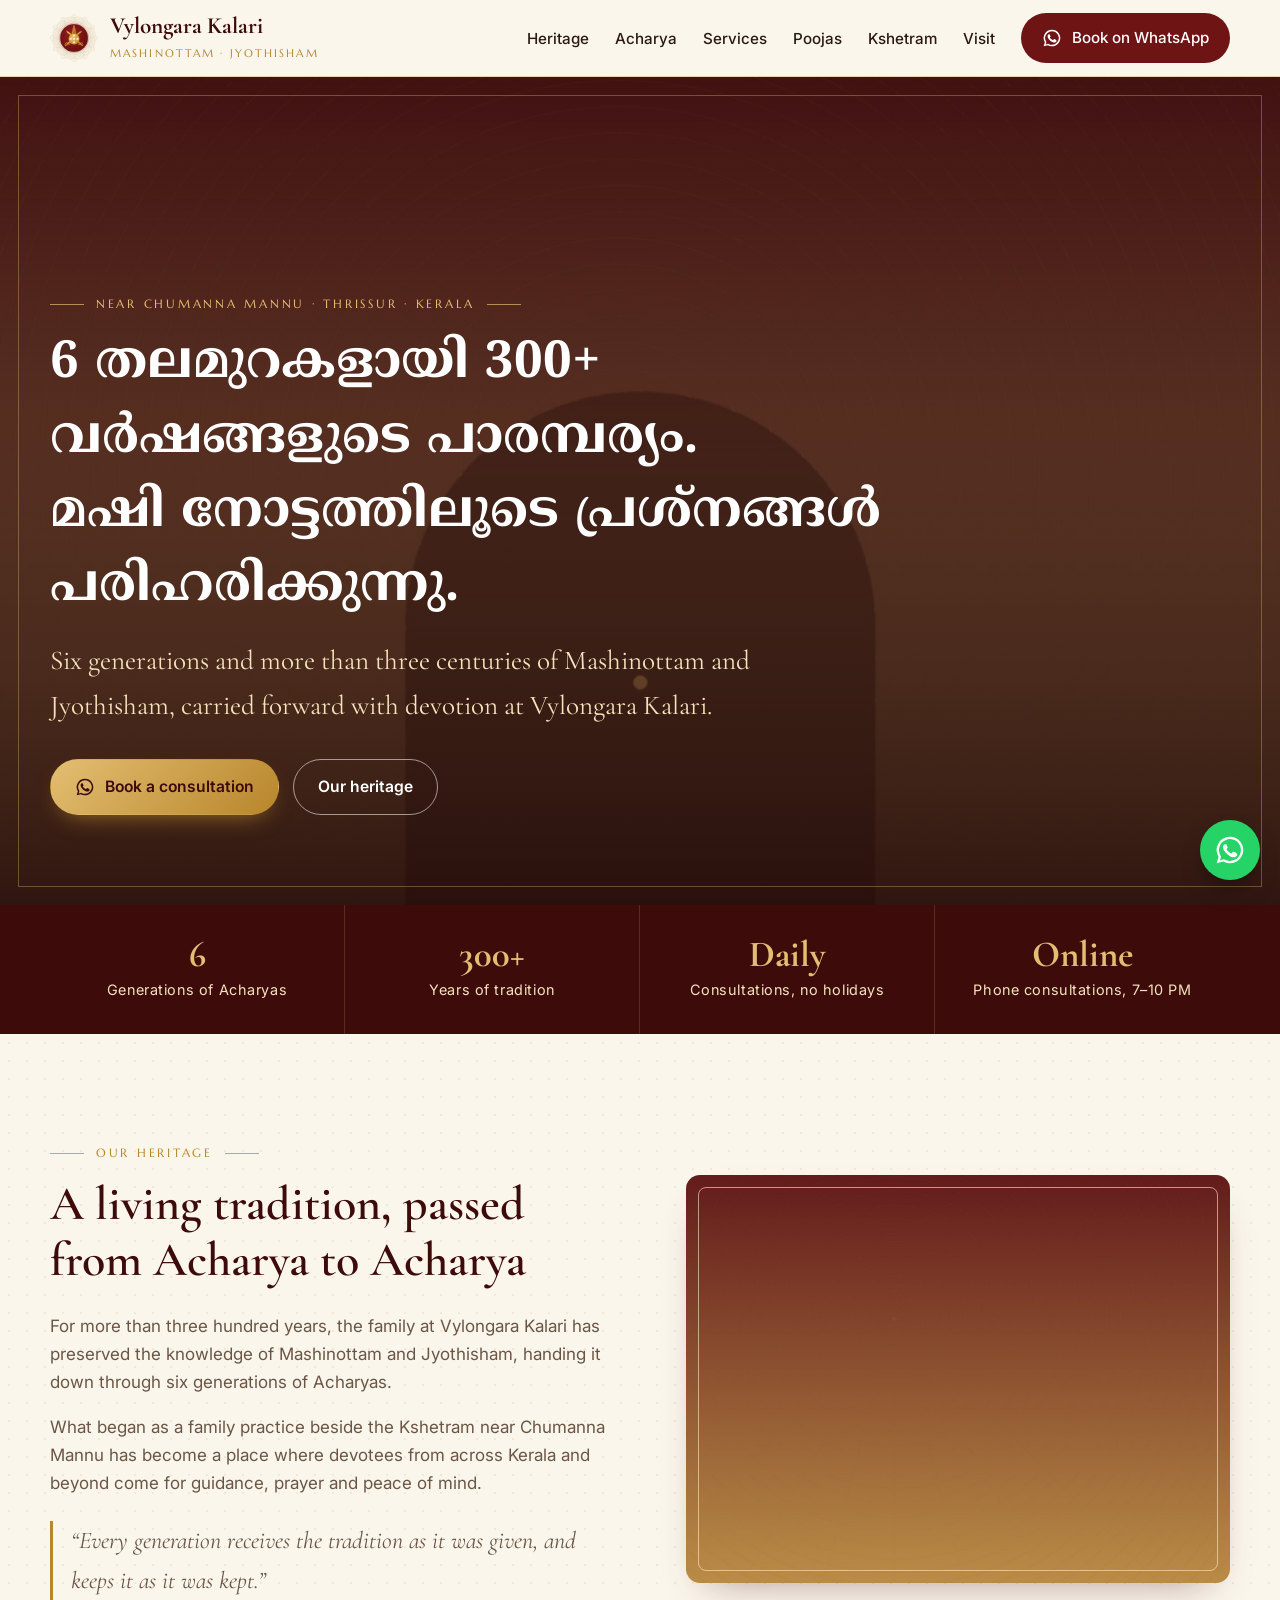
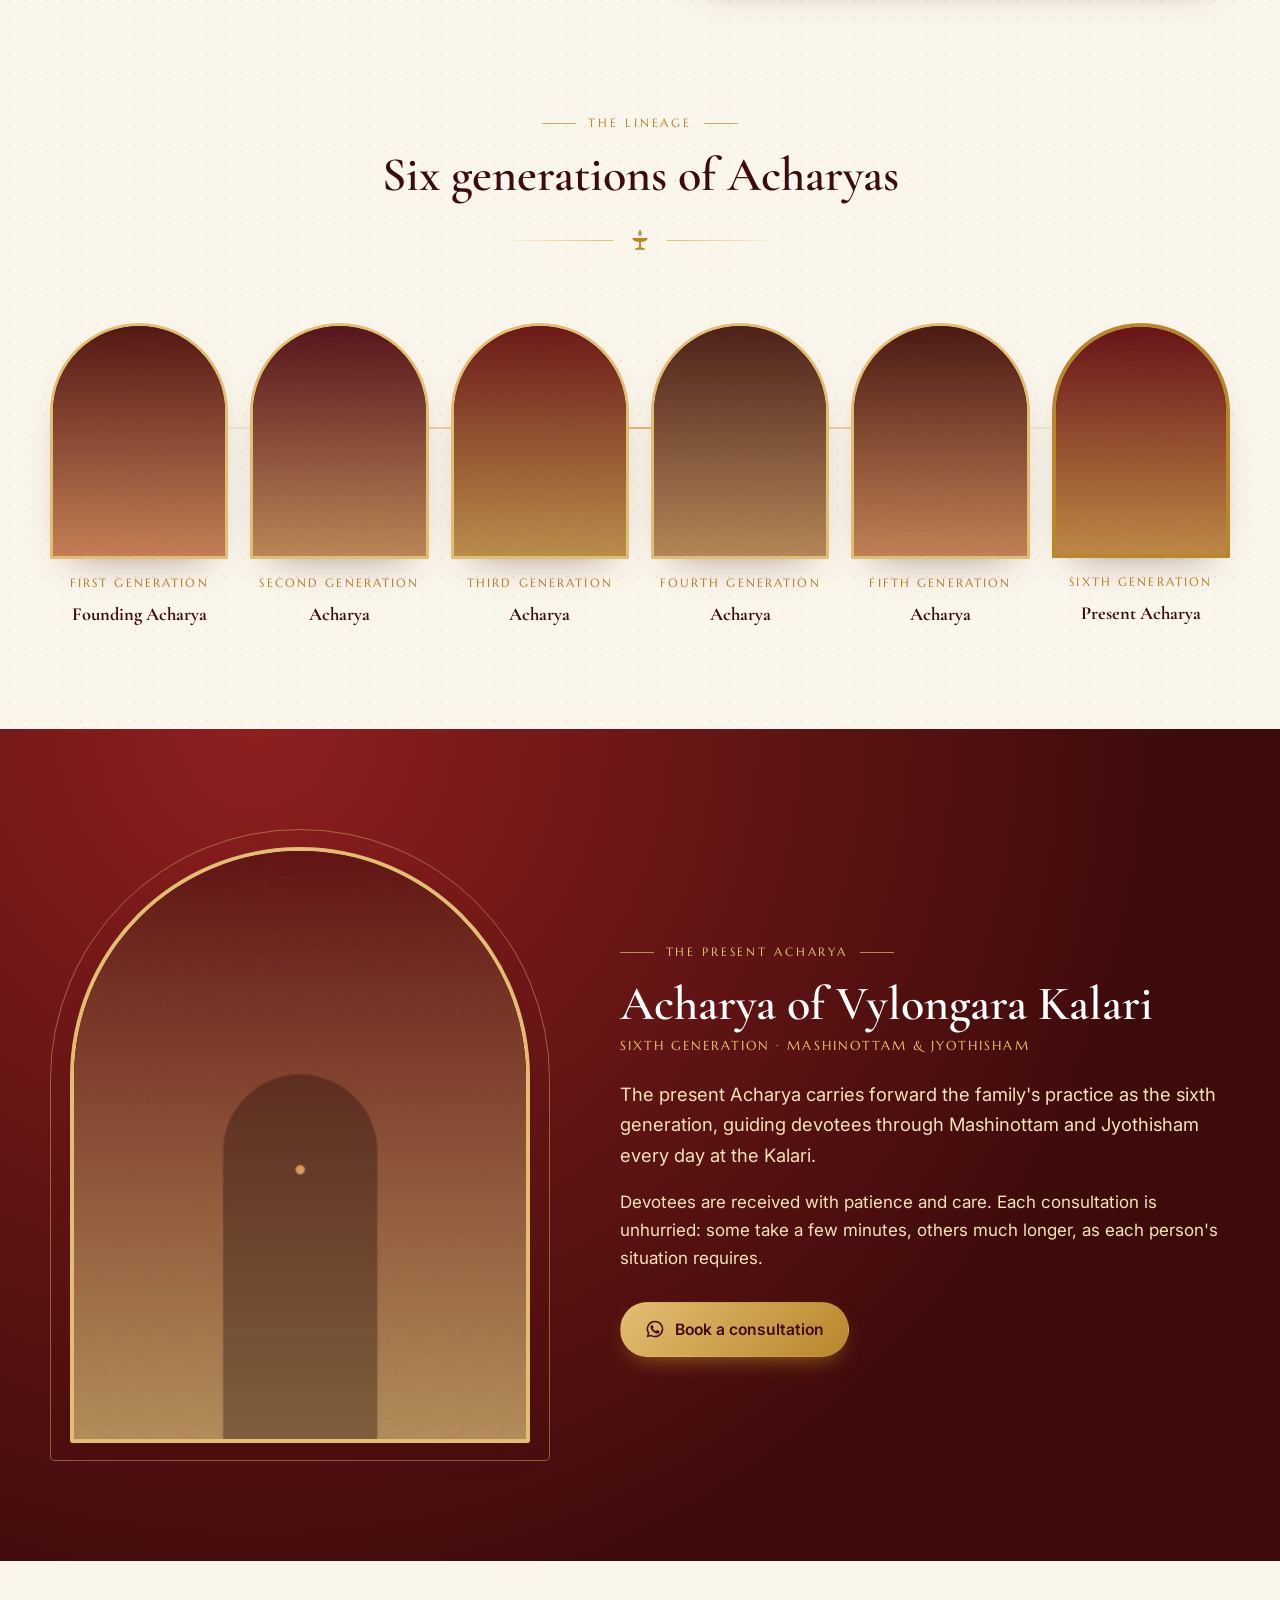
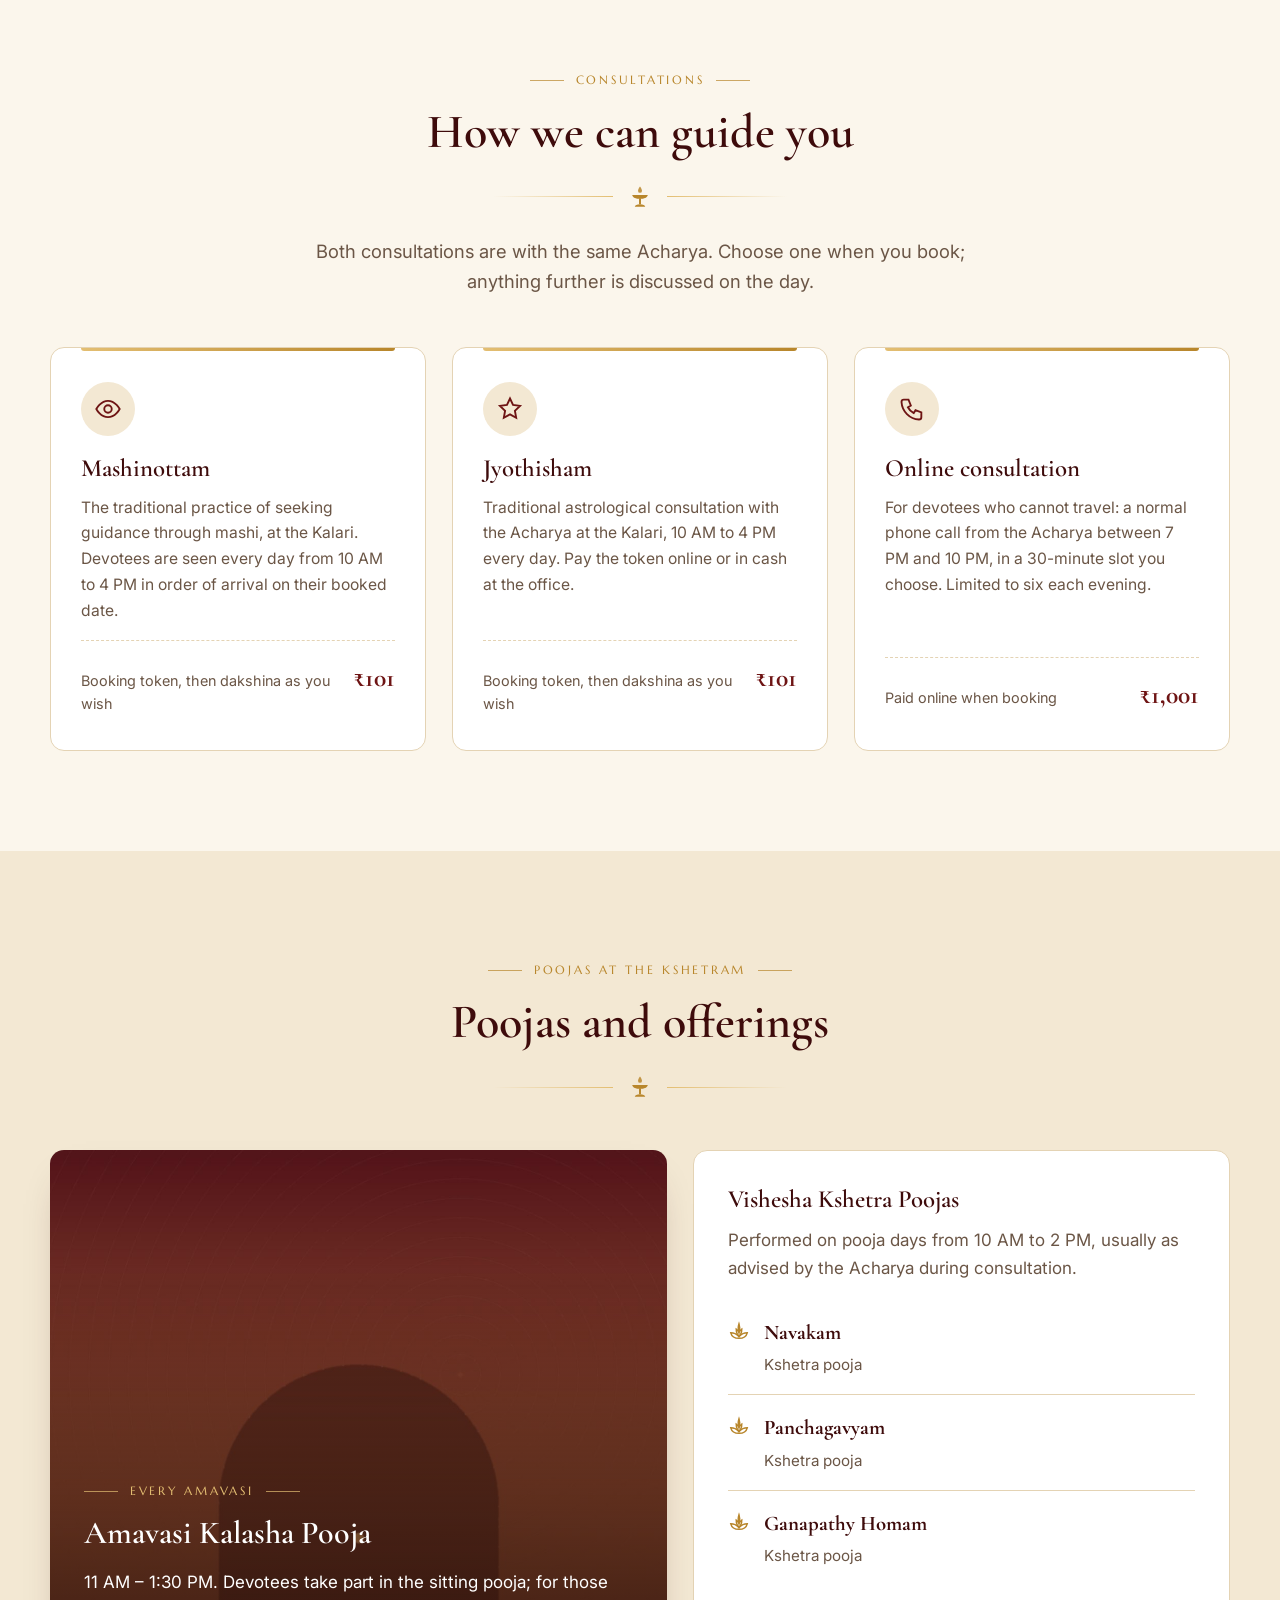
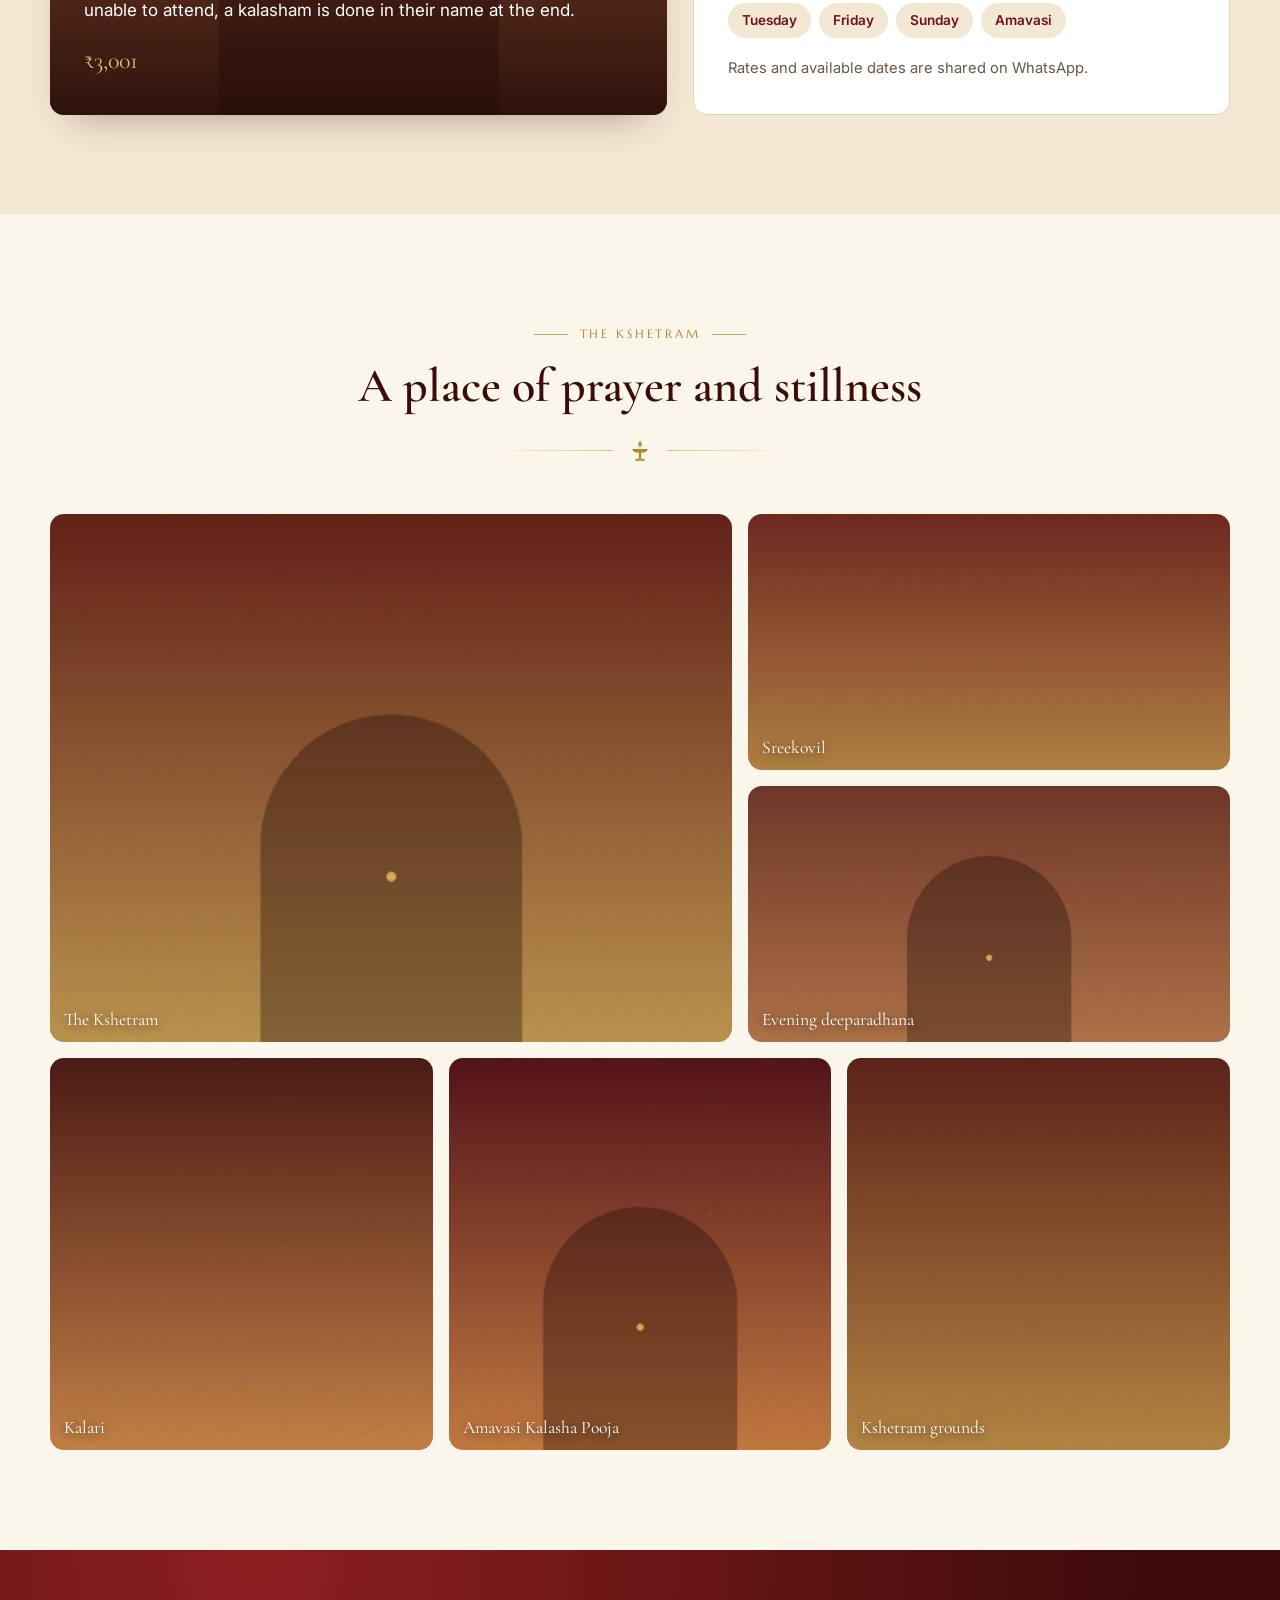
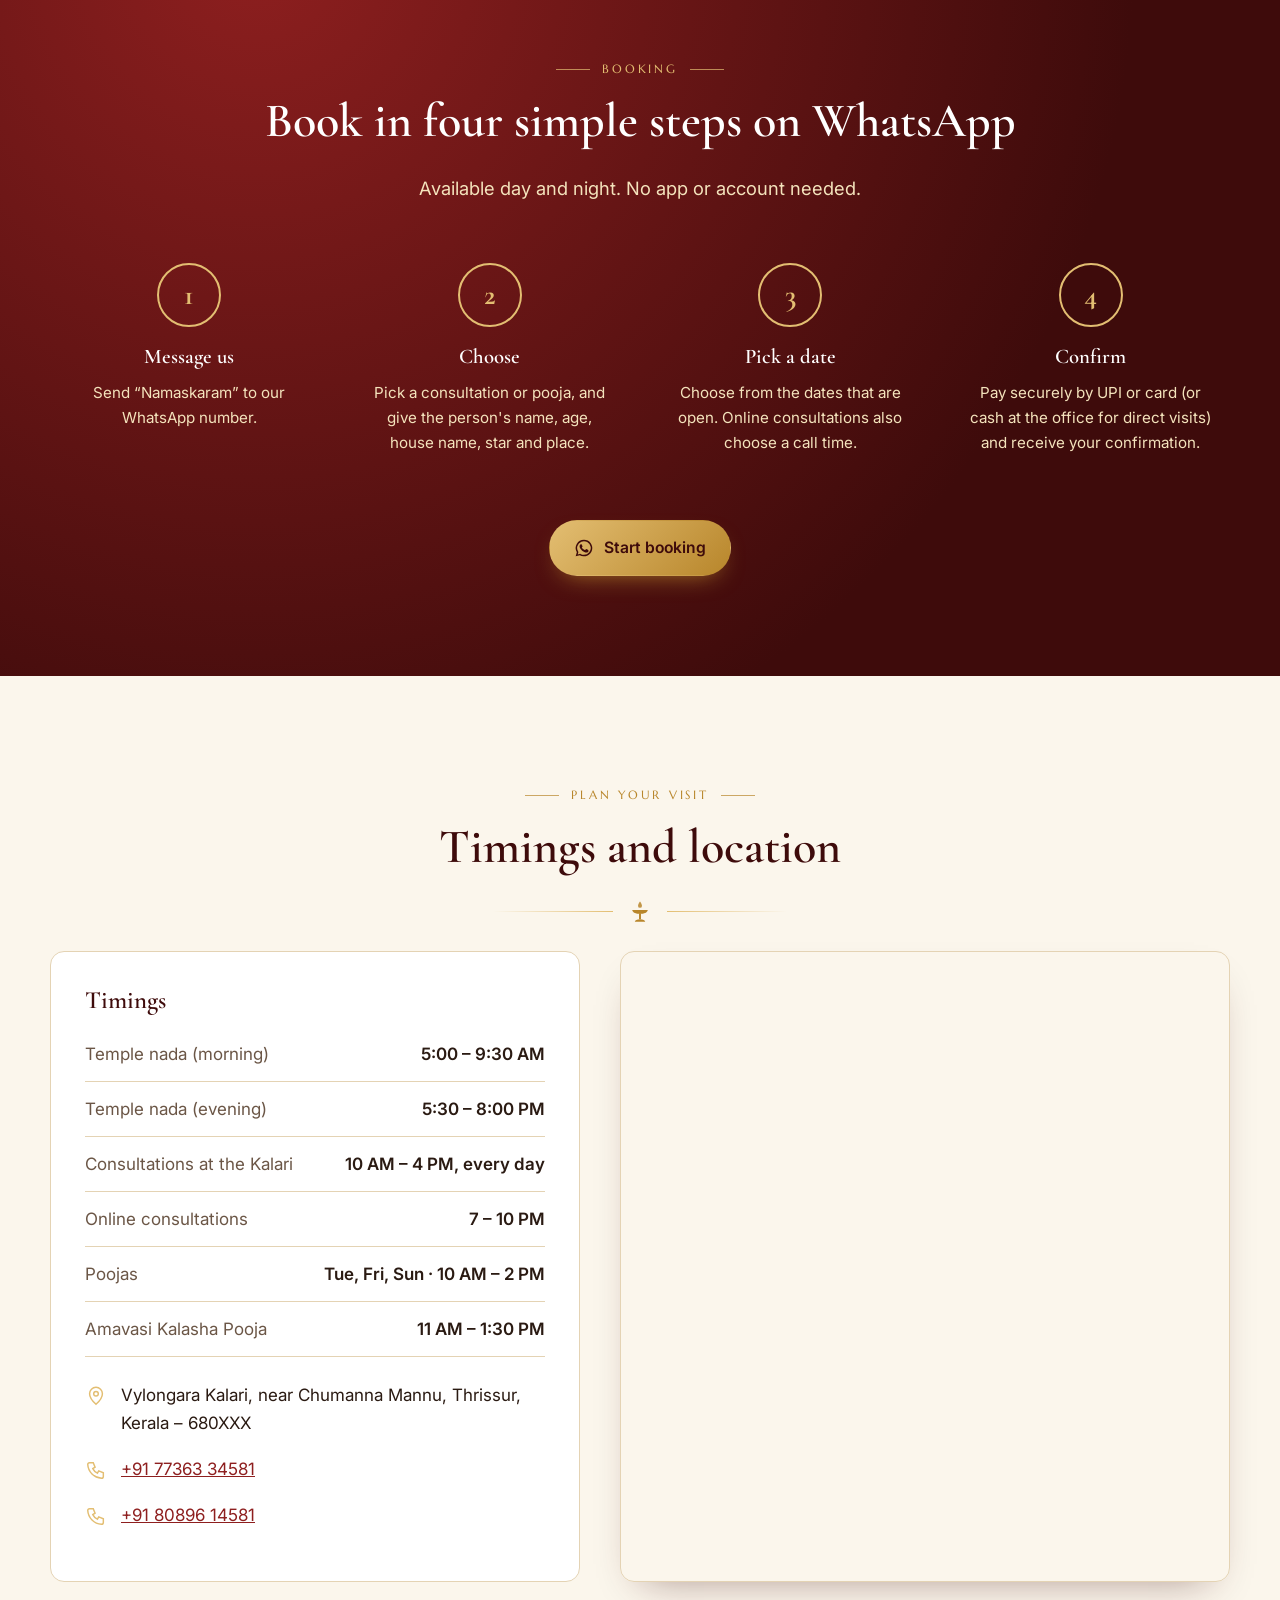
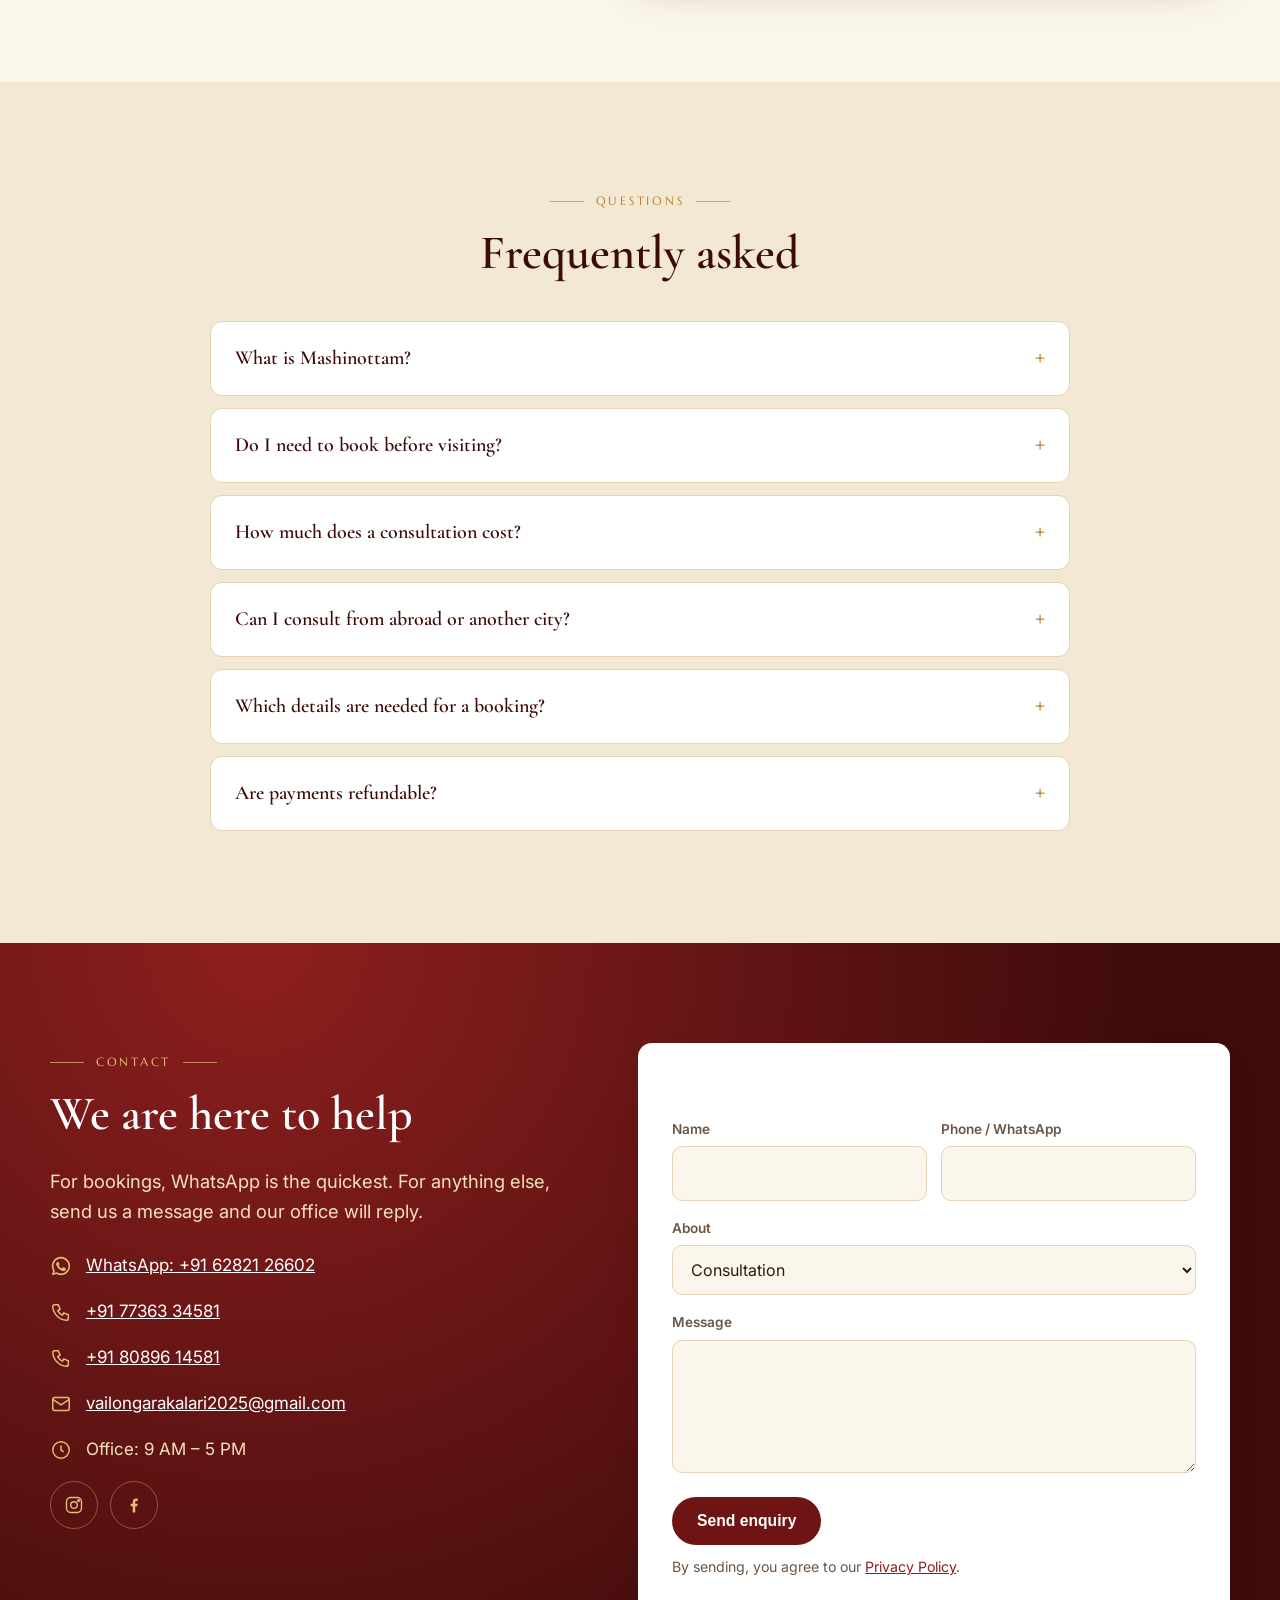
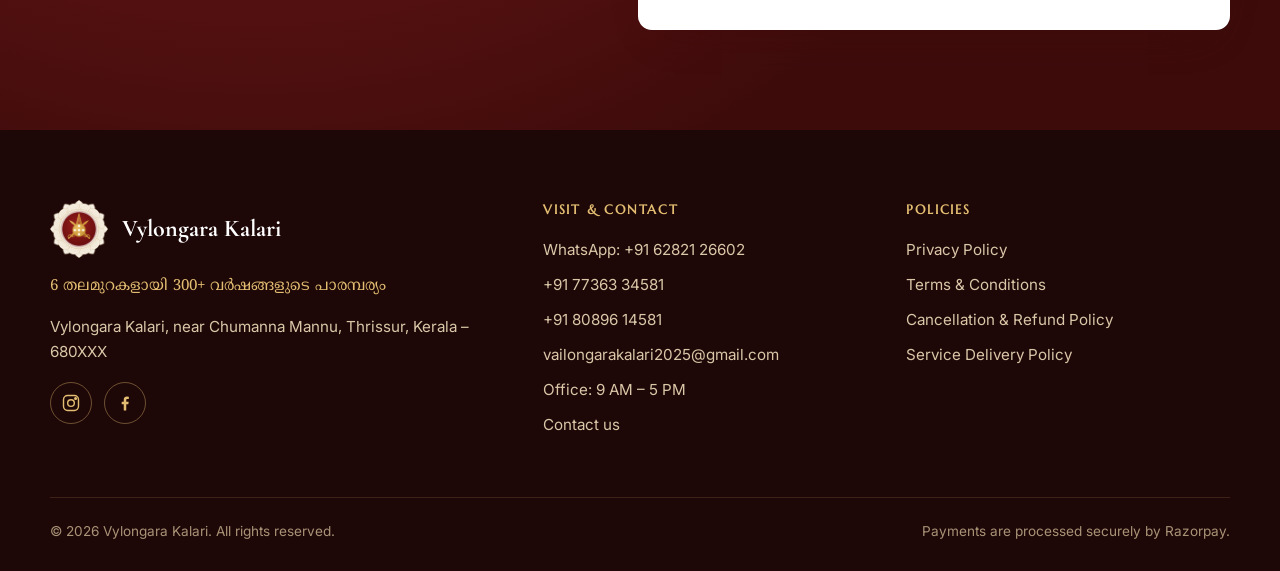
==== commit 03e7c047: "Update name, contacts, office hours and social links" ====
--- a/index.html
+++ b/index.html
@@ -3,10 +3,10 @@
 <head>
 <meta charset="utf-8">
 <meta name="viewport" content="width=device-width, initial-scale=1">
-<title>Vailongara Kalari | Mashinottam & Jyothisham, Thrissur</title>
-<meta name="description" content="Vailongara Kalari near Chumanna Mannu, Thrissur: six generations and 300+ years of Mashinottam and Jyothisham tradition. Book consultations and poojas on WhatsApp.">
+<title>Vylongara Kalari | Mashinottam & Jyothisham, Thrissur</title>
+<meta name="description" content="Vylongara Kalari near Chumanna Mannu, Thrissur: six generations and 300+ years of Mashinottam and Jyothisham tradition. Book consultations and poojas on WhatsApp.">
 <link rel="canonical" href="https://vailongarakalari.in/">
-<meta property="og:type" content="website"><meta property="og:title" content="Vailongara Kalari | Mashinottam & Jyothisham, Thrissur"><meta property="og:description" content="Vailongara Kalari near Chumanna Mannu, Thrissur: six generations and 300+ years of Mashinottam and Jyothisham tradition. Book consultations and poojas on WhatsApp.">
+<meta property="og:type" content="website"><meta property="og:title" content="Vylongara Kalari | Mashinottam & Jyothisham, Thrissur"><meta property="og:description" content="Vylongara Kalari near Chumanna Mannu, Thrissur: six generations and 300+ years of Mashinottam and Jyothisham tradition. Book consultations and poojas on WhatsApp.">
 <meta property="og:url" content="https://vailongarakalari.in/"><meta property="og:image" content="https://vailongarakalari.in/assets/img/og-image.jpg">
 <meta name="theme-color" content="#6E1414">
 <!-- Meta (Facebook) domain verification: paste the meta tag Meta gives you on the next line -->
@@ -22,7 +22,7 @@
   <nav class="container nav" aria-label="Main">
     <a class="brand" href="/">
       <img src="/assets/img/logo.png" alt="" width="48" height="48">
-      <span><span class="brand-name">Vailongara Kalari</span><span class="brand-sub">Mashinottam · Jyothisham</span></span>
+      <span><span class="brand-name">Vylongara Kalari</span><span class="brand-sub">Mashinottam · Jyothisham</span></span>
     </a>
     <button class="nav-toggle" aria-label="Open menu" aria-expanded="false" aria-controls="menu"><svg viewBox="0 0 24 24" fill="none" stroke="currentColor" stroke-width="1.8" aria-hidden="true"><path d="M4 7h16M4 12h16M4 17h16"/></svg></button>
     <ul class="menu" id="menu">
@@ -32,7 +32,7 @@
       <li><a href="#poojas">Poojas</a></li>
       <li><a href="#kshetram">Kshetram</a></li>
       <li><a href="#visit">Visit</a></li>
-      <li><a class="btn btn-maroon" href="https://wa.me/91XXXXXXXXXX?text=Namaskaram" target="_blank" rel="noopener"><svg viewBox="0 0 24 24" fill="currentColor" aria-hidden="true"><path d="M12 2a10 10 0 0 0-8.6 15.1L2 22l5-1.3A10 10 0 1 0 12 2Zm0 18.2a8.2 8.2 0 0 1-4.2-1.1l-.3-.2-3 .8.8-2.9-.2-.3A8.2 8.2 0 1 1 12 20.2Zm4.5-6.1c-.2-.1-1.5-.7-1.7-.8s-.4-.1-.6.1-.7.8-.8 1-.3.2-.5.1a6.7 6.7 0 0 1-2-1.2 7.5 7.5 0 0 1-1.4-1.7c-.1-.2 0-.4.1-.5l.4-.4.2-.4v-.4l-.8-1.9c-.2-.5-.4-.4-.6-.4h-.5a1 1 0 0 0-.7.3 3 3 0 0 0-.9 2.2 5.2 5.2 0 0 0 1.1 2.7 11.8 11.8 0 0 0 4.5 4c1.7.7 2.3.8 3.2.6a2.7 2.7 0 0 0 1.8-1.2 2.2 2.2 0 0 0 .1-1.2c0-.1-.2-.2-.4-.3Z"/></svg> Book on WhatsApp</a></li>
+      <li><a class="btn btn-maroon" href="https://wa.me/916282126602?text=Namaskaram" target="_blank" rel="noopener"><svg viewBox="0 0 24 24" fill="currentColor" aria-hidden="true"><path d="M12 2a10 10 0 0 0-8.6 15.1L2 22l5-1.3A10 10 0 1 0 12 2Zm0 18.2a8.2 8.2 0 0 1-4.2-1.1l-.3-.2-3 .8.8-2.9-.2-.3A8.2 8.2 0 1 1 12 20.2Zm4.5-6.1c-.2-.1-1.5-.7-1.7-.8s-.4-.1-.6.1-.7.8-.8 1-.3.2-.5.1a6.7 6.7 0 0 1-2-1.2 7.5 7.5 0 0 1-1.4-1.7c-.1-.2 0-.4.1-.5l.4-.4.2-.4v-.4l-.8-1.9c-.2-.5-.4-.4-.6-.4h-.5a1 1 0 0 0-.7.3 3 3 0 0 0-.9 2.2 5.2 5.2 0 0 0 1.1 2.7 11.8 11.8 0 0 0 4.5 4c1.7.7 2.3.8 3.2.6a2.7 2.7 0 0 0 1.8-1.2 2.2 2.2 0 0 0 .1-1.2c0-.1-.2-.2-.4-.3Z"/></svg> Book on WhatsApp</a></li>
     </ul>
   </nav>
 </header>
@@ -40,14 +40,14 @@
 <main id="main">
   <!-- HERO: replace /assets/img/kshetram/hero.jpg with a large photo of the Kshetram (2000×1200 or larger) -->
   <section class="hero" style="padding:0">
-    <div class="hero-media"><img src="/assets/img/kshetram/hero.jpg" alt="Vailongara Kalari Kshetram" fetchpriority="high"></div>
+    <div class="hero-media"><img src="/assets/img/kshetram/hero.jpg" alt="Vylongara Kalari Kshetram" fetchpriority="high"></div>
     <div class="hero-frame"></div>
     <div class="container hero-content">
       <span class="eyebrow">Near Chumanna Mannu · Thrissur · Kerala</span>
       <h1 class="hero-ml">6 തലമുറകളായി 300+ വർഷങ്ങളുടെ പാരമ്പര്യം.<br>മഷി നോട്ടത്തിലൂടെ പ്രശ്നങ്ങൾ പരിഹരിക്കുന്നു.</h1>
-      <p class="hero-en">Six generations and more than three centuries of Mashinottam and Jyothisham, carried forward with devotion at Vailongara Kalari.</p>
+      <p class="hero-en">Six generations and more than three centuries of Mashinottam and Jyothisham, carried forward with devotion at Vylongara Kalari.</p>
       <div class="hero-actions">
-        <a class="btn btn-gold" href="https://wa.me/91XXXXXXXXXX?text=Namaskaram" target="_blank" rel="noopener"><svg viewBox="0 0 24 24" fill="currentColor" aria-hidden="true"><path d="M12 2a10 10 0 0 0-8.6 15.1L2 22l5-1.3A10 10 0 1 0 12 2Zm0 18.2a8.2 8.2 0 0 1-4.2-1.1l-.3-.2-3 .8.8-2.9-.2-.3A8.2 8.2 0 1 1 12 20.2Zm4.5-6.1c-.2-.1-1.5-.7-1.7-.8s-.4-.1-.6.1-.7.8-.8 1-.3.2-.5.1a6.7 6.7 0 0 1-2-1.2 7.5 7.5 0 0 1-1.4-1.7c-.1-.2 0-.4.1-.5l.4-.4.2-.4v-.4l-.8-1.9c-.2-.5-.4-.4-.6-.4h-.5a1 1 0 0 0-.7.3 3 3 0 0 0-.9 2.2 5.2 5.2 0 0 0 1.1 2.7 11.8 11.8 0 0 0 4.5 4c1.7.7 2.3.8 3.2.6a2.7 2.7 0 0 0 1.8-1.2 2.2 2.2 0 0 0 .1-1.2c0-.1-.2-.2-.4-.3Z"/></svg> Book a consultation</a>
+        <a class="btn btn-gold" href="https://wa.me/916282126602?text=Namaskaram" target="_blank" rel="noopener"><svg viewBox="0 0 24 24" fill="currentColor" aria-hidden="true"><path d="M12 2a10 10 0 0 0-8.6 15.1L2 22l5-1.3A10 10 0 1 0 12 2Zm0 18.2a8.2 8.2 0 0 1-4.2-1.1l-.3-.2-3 .8.8-2.9-.2-.3A8.2 8.2 0 1 1 12 20.2Zm4.5-6.1c-.2-.1-1.5-.7-1.7-.8s-.4-.1-.6.1-.7.8-.8 1-.3.2-.5.1a6.7 6.7 0 0 1-2-1.2 7.5 7.5 0 0 1-1.4-1.7c-.1-.2 0-.4.1-.5l.4-.4.2-.4v-.4l-.8-1.9c-.2-.5-.4-.4-.6-.4h-.5a1 1 0 0 0-.7.3 3 3 0 0 0-.9 2.2 5.2 5.2 0 0 0 1.1 2.7 11.8 11.8 0 0 0 4.5 4c1.7.7 2.3.8 3.2.6a2.7 2.7 0 0 0 1.8-1.2 2.2 2.2 0 0 0 .1-1.2c0-.1-.2-.2-.4-.3Z"/></svg> Book a consultation</a>
         <a class="btn btn-ghost" href="#heritage">Our heritage</a>
       </div>
     </div>
@@ -70,11 +70,11 @@
           <span class="eyebrow">Our heritage</span>
           <h2>A living tradition, passed from Acharya to Acharya</h2>
           <!-- EDIT: replace with the Kalari's own history when received -->
-          <p>For more than three hundred years, the family at Vailongara Kalari has preserved the knowledge of Mashinottam and Jyothisham, handing it down through six generations of Acharyas.</p>
+          <p>For more than three hundred years, the family at Vylongara Kalari has preserved the knowledge of Mashinottam and Jyothisham, handing it down through six generations of Acharyas.</p>
           <p>What began as a family practice beside the Kshetram near Chumanna Mannu has become a place where devotees from across Kerala and beyond come for guidance, prayer and peace of mind.</p>
           <p class="quote">“Every generation receives the tradition as it was given, and keeps it as it was kept.”</p>
         </div>
-        <div class="wide-img reveal"><img src="/assets/img/kshetram/kshetram-2.jpg" alt="Inside the Kshetram at Vailongara Kalari" loading="lazy"></div>
+        <div class="wide-img reveal"><img src="/assets/img/kshetram/kshetram-2.jpg" alt="Inside the Kshetram at Vylongara Kalari" loading="lazy"></div>
       </div>
       <div class="center" style="margin-top:80px">
         <span class="eyebrow">The lineage</span>
@@ -83,32 +83,32 @@
       </div>
       <div class="lineage">
       <div class="gen reveal">
-        <div class="arch"><img src="/assets/img/lineage/generation-1.jpg" alt="Founding Acharya Acharya of Vailongara Kalari" loading="lazy"></div>
+        <div class="arch"><img src="/assets/img/lineage/generation-1.jpg" alt="Founding Acharya Acharya of Vylongara Kalari" loading="lazy"></div>
         <span class="num">First generation</span>
         <h4><!-- EDIT: Acharya's name -->Founding Acharya</h4>
       </div>
       <div class="gen reveal">
-        <div class="arch"><img src="/assets/img/lineage/generation-2.jpg" alt="Acharya Acharya of Vailongara Kalari" loading="lazy"></div>
+        <div class="arch"><img src="/assets/img/lineage/generation-2.jpg" alt="Acharya Acharya of Vylongara Kalari" loading="lazy"></div>
         <span class="num">Second generation</span>
         <h4><!-- EDIT: Acharya's name -->Acharya</h4>
       </div>
       <div class="gen reveal">
-        <div class="arch"><img src="/assets/img/lineage/generation-3.jpg" alt="Acharya Acharya of Vailongara Kalari" loading="lazy"></div>
+        <div class="arch"><img src="/assets/img/lineage/generation-3.jpg" alt="Acharya Acharya of Vylongara Kalari" loading="lazy"></div>
         <span class="num">Third generation</span>
         <h4><!-- EDIT: Acharya's name -->Acharya</h4>
       </div>
       <div class="gen reveal">
-        <div class="arch"><img src="/assets/img/lineage/generation-4.jpg" alt="Acharya Acharya of Vailongara Kalari" loading="lazy"></div>
+        <div class="arch"><img src="/assets/img/lineage/generation-4.jpg" alt="Acharya Acharya of Vylongara Kalari" loading="lazy"></div>
         <span class="num">Fourth generation</span>
         <h4><!-- EDIT: Acharya's name -->Acharya</h4>
       </div>
       <div class="gen reveal">
-        <div class="arch"><img src="/assets/img/lineage/generation-5.jpg" alt="Acharya Acharya of Vailongara Kalari" loading="lazy"></div>
+        <div class="arch"><img src="/assets/img/lineage/generation-5.jpg" alt="Acharya Acharya of Vylongara Kalari" loading="lazy"></div>
         <span class="num">Fifth generation</span>
         <h4><!-- EDIT: Acharya's name -->Acharya</h4>
       </div>
       <div class="gen current reveal">
-        <div class="arch"><img src="/assets/img/lineage/generation-6.jpg" alt="Present Acharya Acharya of Vailongara Kalari" loading="lazy"></div>
+        <div class="arch"><img src="/assets/img/lineage/generation-6.jpg" alt="Present Acharya Acharya of Vylongara Kalari" loading="lazy"></div>
         <span class="num">Sixth generation</span>
         <h4><!-- EDIT: Acharya's name -->Present Acharya</h4>
       </div>
@@ -121,16 +121,16 @@
     <div class="container acharya">
       <div class="acharya-frame reveal">
         <!-- Replace /assets/img/acharya-main.jpg with a portrait of the present Acharya (1000×1300, portrait) -->
-        <div class="arch"><img src="/assets/img/acharya-main.jpg" alt="The present Acharya of Vailongara Kalari" loading="lazy"></div>
+        <div class="arch"><img src="/assets/img/acharya-main.jpg" alt="The present Acharya of Vylongara Kalari" loading="lazy"></div>
       </div>
       <div class="reveal">
         <span class="eyebrow" style="color:var(--gold-soft)">The present Acharya</span>
-        <h2><!-- EDIT: name -->Acharya of Vailongara Kalari</h2>
+        <h2><!-- EDIT: name -->Acharya of Vylongara Kalari</h2>
         <p class="role">Sixth generation · Mashinottam &amp; Jyothisham</p>
         <!-- EDIT: replace with the Acharya's own introduction -->
         <p class="lead">The present Acharya carries forward the family's practice as the sixth generation, guiding devotees through Mashinottam and Jyothisham every day at the Kalari.</p>
         <p>Devotees are received with patience and care. Each consultation is unhurried: some take a few minutes, others much longer, as each person's situation requires.</p>
-        <a class="btn btn-gold" href="https://wa.me/91XXXXXXXXXX?text=Namaskaram" target="_blank" rel="noopener" style="margin-top:12px"><svg viewBox="0 0 24 24" fill="currentColor" aria-hidden="true"><path d="M12 2a10 10 0 0 0-8.6 15.1L2 22l5-1.3A10 10 0 1 0 12 2Zm0 18.2a8.2 8.2 0 0 1-4.2-1.1l-.3-.2-3 .8.8-2.9-.2-.3A8.2 8.2 0 1 1 12 20.2Zm4.5-6.1c-.2-.1-1.5-.7-1.7-.8s-.4-.1-.6.1-.7.8-.8 1-.3.2-.5.1a6.7 6.7 0 0 1-2-1.2 7.5 7.5 0 0 1-1.4-1.7c-.1-.2 0-.4.1-.5l.4-.4.2-.4v-.4l-.8-1.9c-.2-.5-.4-.4-.6-.4h-.5a1 1 0 0 0-.7.3 3 3 0 0 0-.9 2.2 5.2 5.2 0 0 0 1.1 2.7 11.8 11.8 0 0 0 4.5 4c1.7.7 2.3.8 3.2.6a2.7 2.7 0 0 0 1.8-1.2 2.2 2.2 0 0 0 .1-1.2c0-.1-.2-.2-.4-.3Z"/></svg> Book a consultation</a>
+        <a class="btn btn-gold" href="https://wa.me/916282126602?text=Namaskaram" target="_blank" rel="noopener" style="margin-top:12px"><svg viewBox="0 0 24 24" fill="currentColor" aria-hidden="true"><path d="M12 2a10 10 0 0 0-8.6 15.1L2 22l5-1.3A10 10 0 1 0 12 2Zm0 18.2a8.2 8.2 0 0 1-4.2-1.1l-.3-.2-3 .8.8-2.9-.2-.3A8.2 8.2 0 1 1 12 20.2Zm4.5-6.1c-.2-.1-1.5-.7-1.7-.8s-.4-.1-.6.1-.7.8-.8 1-.3.2-.5.1a6.7 6.7 0 0 1-2-1.2 7.5 7.5 0 0 1-1.4-1.7c-.1-.2 0-.4.1-.5l.4-.4.2-.4v-.4l-.8-1.9c-.2-.5-.4-.4-.6-.4h-.5a1 1 0 0 0-.7.3 3 3 0 0 0-.9 2.2 5.2 5.2 0 0 0 1.1 2.7 11.8 11.8 0 0 0 4.5 4c1.7.7 2.3.8 3.2.6a2.7 2.7 0 0 0 1.8-1.2 2.2 2.2 0 0 0 .1-1.2c0-.1-.2-.2-.4-.3Z"/></svg> Book a consultation</a>
       </div>
     </div>
   </section>
@@ -177,7 +177,7 @@
       </div>
       <div class="pooja-grid">
         <article class="pooja-feature reveal">
-          <img src="/assets/img/kshetram/kshetram-5.jpg" alt="Amavasi Kalasha Pooja at Vailongara Kalari" loading="lazy">
+          <img src="/assets/img/kshetram/kshetram-5.jpg" alt="Amavasi Kalasha Pooja at Vylongara Kalari" loading="lazy">
           <div class="inner">
             <span class="eyebrow" style="color:var(--gold-soft)">Every Amavasi</span>
             <h3>Amavasi Kalasha Pooja</h3>
@@ -209,12 +209,12 @@
         <div class="divider"><svg viewBox="0 0 40 40" fill="currentColor" aria-hidden="true"><path d="M20 4c2.2 3 3 5 3 6.6A3 3 0 0 1 17 10.6C17 9 17.8 7 20 4z" opacity=".85"/><path d="M8 17h24c-1 4-5.5 6-12 6S9 21 8 17z"/><rect x="18.5" y="23" width="3" height="8"/><path d="M12 35c0-2.5 3.6-4 8-4s8 1.5 8 4z"/></svg></div>
       </div>
       <div class="gallery">
-      <figure class="g1" style="margin:0"><button type="button" data-full="/assets/img/kshetram/kshetram-1.jpg" aria-label="Open photo: The Kshetram"><img src="/assets/img/kshetram/kshetram-1.jpg" alt="The Kshetram, Vailongara Kalari" loading="lazy"><figcaption>The Kshetram</figcaption></button></figure>
-      <figure class="g2" style="margin:0"><button type="button" data-full="/assets/img/kshetram/kshetram-2.jpg" aria-label="Open photo: Sreekovil"><img src="/assets/img/kshetram/kshetram-2.jpg" alt="Sreekovil, Vailongara Kalari" loading="lazy"><figcaption>Sreekovil</figcaption></button></figure>
-      <figure class="g3" style="margin:0"><button type="button" data-full="/assets/img/kshetram/kshetram-3.jpg" aria-label="Open photo: Evening deeparadhana"><img src="/assets/img/kshetram/kshetram-3.jpg" alt="Evening deeparadhana, Vailongara Kalari" loading="lazy"><figcaption>Evening deeparadhana</figcaption></button></figure>
-      <figure class="g4" style="margin:0"><button type="button" data-full="/assets/img/kshetram/kshetram-4.jpg" aria-label="Open photo: Kalari"><img src="/assets/img/kshetram/kshetram-4.jpg" alt="Kalari, Vailongara Kalari" loading="lazy"><figcaption>Kalari</figcaption></button></figure>
-      <figure class="g5" style="margin:0"><button type="button" data-full="/assets/img/kshetram/kshetram-5.jpg" aria-label="Open photo: Amavasi Kalasha Pooja"><img src="/assets/img/kshetram/kshetram-5.jpg" alt="Amavasi Kalasha Pooja, Vailongara Kalari" loading="lazy"><figcaption>Amavasi Kalasha Pooja</figcaption></button></figure>
-      <figure class="g6" style="margin:0"><button type="button" data-full="/assets/img/kshetram/kshetram-6.jpg" aria-label="Open photo: Kshetram grounds"><img src="/assets/img/kshetram/kshetram-6.jpg" alt="Kshetram grounds, Vailongara Kalari" loading="lazy"><figcaption>Kshetram grounds</figcaption></button></figure>
+      <figure class="g1" style="margin:0"><button type="button" data-full="/assets/img/kshetram/kshetram-1.jpg" aria-label="Open photo: The Kshetram"><img src="/assets/img/kshetram/kshetram-1.jpg" alt="The Kshetram, Vylongara Kalari" loading="lazy"><figcaption>The Kshetram</figcaption></button></figure>
+      <figure class="g2" style="margin:0"><button type="button" data-full="/assets/img/kshetram/kshetram-2.jpg" aria-label="Open photo: Sreekovil"><img src="/assets/img/kshetram/kshetram-2.jpg" alt="Sreekovil, Vylongara Kalari" loading="lazy"><figcaption>Sreekovil</figcaption></button></figure>
+      <figure class="g3" style="margin:0"><button type="button" data-full="/assets/img/kshetram/kshetram-3.jpg" aria-label="Open photo: Evening deeparadhana"><img src="/assets/img/kshetram/kshetram-3.jpg" alt="Evening deeparadhana, Vylongara Kalari" loading="lazy"><figcaption>Evening deeparadhana</figcaption></button></figure>
+      <figure class="g4" style="margin:0"><button type="button" data-full="/assets/img/kshetram/kshetram-4.jpg" aria-label="Open photo: Kalari"><img src="/assets/img/kshetram/kshetram-4.jpg" alt="Kalari, Vylongara Kalari" loading="lazy"><figcaption>Kalari</figcaption></button></figure>
+      <figure class="g5" style="margin:0"><button type="button" data-full="/assets/img/kshetram/kshetram-5.jpg" aria-label="Open photo: Amavasi Kalasha Pooja"><img src="/assets/img/kshetram/kshetram-5.jpg" alt="Amavasi Kalasha Pooja, Vylongara Kalari" loading="lazy"><figcaption>Amavasi Kalasha Pooja</figcaption></button></figure>
+      <figure class="g6" style="margin:0"><button type="button" data-full="/assets/img/kshetram/kshetram-6.jpg" aria-label="Open photo: Kshetram grounds"><img src="/assets/img/kshetram/kshetram-6.jpg" alt="Kshetram grounds, Vylongara Kalari" loading="lazy"><figcaption>Kshetram grounds</figcaption></button></figure>
       </div>
     </div>
   </section>
@@ -233,7 +233,7 @@
         <div class="step"><h3>Pick a date</h3><p>Choose from the dates that are open. Online consultations also choose a call time.</p></div>
         <div class="step"><h3>Confirm</h3><p>Pay securely by UPI or card (or cash at the office for direct visits) and receive your confirmation.</p></div>
       </div>
-      <div class="center" style="margin-top:40px"><a class="btn btn-gold" href="https://wa.me/91XXXXXXXXXX?text=Namaskaram" target="_blank" rel="noopener"><svg viewBox="0 0 24 24" fill="currentColor" aria-hidden="true"><path d="M12 2a10 10 0 0 0-8.6 15.1L2 22l5-1.3A10 10 0 1 0 12 2Zm0 18.2a8.2 8.2 0 0 1-4.2-1.1l-.3-.2-3 .8.8-2.9-.2-.3A8.2 8.2 0 1 1 12 20.2Zm4.5-6.1c-.2-.1-1.5-.7-1.7-.8s-.4-.1-.6.1-.7.8-.8 1-.3.2-.5.1a6.7 6.7 0 0 1-2-1.2 7.5 7.5 0 0 1-1.4-1.7c-.1-.2 0-.4.1-.5l.4-.4.2-.4v-.4l-.8-1.9c-.2-.5-.4-.4-.6-.4h-.5a1 1 0 0 0-.7.3 3 3 0 0 0-.9 2.2 5.2 5.2 0 0 0 1.1 2.7 11.8 11.8 0 0 0 4.5 4c1.7.7 2.3.8 3.2.6a2.7 2.7 0 0 0 1.8-1.2 2.2 2.2 0 0 0 .1-1.2c0-.1-.2-.2-.4-.3Z"/></svg> Start booking</a></div>
+      <div class="center" style="margin-top:40px"><a class="btn btn-gold" href="https://wa.me/916282126602?text=Namaskaram" target="_blank" rel="noopener"><svg viewBox="0 0 24 24" fill="currentColor" aria-hidden="true"><path d="M12 2a10 10 0 0 0-8.6 15.1L2 22l5-1.3A10 10 0 1 0 12 2Zm0 18.2a8.2 8.2 0 0 1-4.2-1.1l-.3-.2-3 .8.8-2.9-.2-.3A8.2 8.2 0 1 1 12 20.2Zm4.5-6.1c-.2-.1-1.5-.7-1.7-.8s-.4-.1-.6.1-.7.8-.8 1-.3.2-.5.1a6.7 6.7 0 0 1-2-1.2 7.5 7.5 0 0 1-1.4-1.7c-.1-.2 0-.4.1-.5l.4-.4.2-.4v-.4l-.8-1.9c-.2-.5-.4-.4-.6-.4h-.5a1 1 0 0 0-.7.3 3 3 0 0 0-.9 2.2 5.2 5.2 0 0 0 1.1 2.7 11.8 11.8 0 0 0 4.5 4c1.7.7 2.3.8 3.2.6a2.7 2.7 0 0 0 1.8-1.2 2.2 2.2 0 0 0 .1-1.2c0-.1-.2-.2-.4-.3Z"/></svg> Start booking</a></div>
     </div>
   </section>
 
@@ -257,12 +257,12 @@
             <tr><td>Amavasi Kalasha Pooja</td><td>11 AM – 1:30 PM</td></tr>
           </table>
           <ul class="contact-list" style="color:var(--ink)">
-            <li><svg viewBox="0 0 24 24" fill="none" stroke="currentColor" stroke-width="1.6" aria-hidden="true"><path d="M12 21s-7-6.2-7-11.5a7 7 0 0 1 14 0C19 14.8 12 21 12 21Z"/><circle cx="12" cy="9.5" r="2.5"/></svg><span>Vailongara Kalari, near Chumanna Mannu, Thrissur, Kerala – 680XXX</span></li>
-            <li><svg viewBox="0 0 24 24" fill="none" stroke="currentColor" stroke-width="1.6" aria-hidden="true"><path d="M5 4h4l2 5-2.5 1.5a11 11 0 0 0 5 5L15 13l5 2v4a2 2 0 0 1-2 2A16 16 0 0 1 3 6a2 2 0 0 1 2-2Z"/></svg><a href="tel:+91XXXXXXXXXX">+91 XXXXX XXXXX</a></li>
+            <li><svg viewBox="0 0 24 24" fill="none" stroke="currentColor" stroke-width="1.6" aria-hidden="true"><path d="M12 21s-7-6.2-7-11.5a7 7 0 0 1 14 0C19 14.8 12 21 12 21Z"/><circle cx="12" cy="9.5" r="2.5"/></svg><span>Vylongara Kalari, near Chumanna Mannu, Thrissur, Kerala – 680XXX</span></li>
+            <li><svg viewBox="0 0 24 24" fill="none" stroke="currentColor" stroke-width="1.6" aria-hidden="true"><path d="M5 4h4l2 5-2.5 1.5a11 11 0 0 0 5 5L15 13l5 2v4a2 2 0 0 1-2 2A16 16 0 0 1 3 6a2 2 0 0 1 2-2Z"/></svg><a href="tel:+917736334581">+91 77363 34581</a></li><li><svg viewBox="0 0 24 24" fill="none" stroke="currentColor" stroke-width="1.6" aria-hidden="true"><path d="M5 4h4l2 5-2.5 1.5a11 11 0 0 0 5 5L15 13l5 2v4a2 2 0 0 1-2 2A16 16 0 0 1 3 6a2 2 0 0 1 2-2Z"/></svg><a href="tel:+918089614581">+91 80896 14581</a></li>
           </ul>
         </div>
         <div class="map reveal">
-          <iframe title="Map to Vailongara Kalari" loading="lazy" referrerpolicy="no-referrer-when-downgrade"
+          <iframe title="Map to Vylongara Kalari" loading="lazy" referrerpolicy="no-referrer-when-downgrade"
             src="https://www.google.com/maps?q=Vailongara+Kalari,+Chumanna+Mannu,+Thrissur,+Kerala&amp;output=embed"></iframe>
         </div>
       </div>
@@ -277,7 +277,7 @@
         <h2>Frequently asked</h2>
       </div>
       <div class="faq">
-      <details><summary>What is Mashinottam?</summary><p>Mashinottam is a traditional Kerala practice of seeking guidance through observation of mashi (sacred ink). At Vailongara Kalari it has been practised by the same family for six generations.</p></details>
+      <details><summary>What is Mashinottam?</summary><p>Mashinottam is a traditional Kerala practice of seeking guidance through observation of mashi (sacred ink). At Vylongara Kalari it has been practised by the same family for six generations.</p></details>
       <details><summary>Do I need to book before visiting?</summary><p>Yes. Please book on WhatsApp at least 2 days ahead. On your booked date you may come any time between 10 AM and 4 PM; devotees are seen in order of arrival.</p></details>
       <details><summary>How much does a consultation cost?</summary><p>There is no fixed fee for a direct consultation. A ₹101 booking token confirms your visit, and you may offer any dakshina you wish on the day. Online phone consultations are ₹1,001.</p></details>
       <details><summary>Can I consult from abroad or another city?</summary><p>Yes. Choose an online consultation on WhatsApp. The Acharya calls you on a normal phone call between 7 PM and 10 PM in the time slot you book.</p></details>
@@ -295,11 +295,12 @@
         <h2>We are here to help</h2>
         <p class="lead">For bookings, WhatsApp is the quickest. For anything else, send us a message and our office will reply.</p>
         <ul class="contact-list">
-          <li><svg viewBox="0 0 24 24" fill="currentColor" aria-hidden="true"><path d="M12 2a10 10 0 0 0-8.6 15.1L2 22l5-1.3A10 10 0 1 0 12 2Zm0 18.2a8.2 8.2 0 0 1-4.2-1.1l-.3-.2-3 .8.8-2.9-.2-.3A8.2 8.2 0 1 1 12 20.2Zm4.5-6.1c-.2-.1-1.5-.7-1.7-.8s-.4-.1-.6.1-.7.8-.8 1-.3.2-.5.1a6.7 6.7 0 0 1-2-1.2 7.5 7.5 0 0 1-1.4-1.7c-.1-.2 0-.4.1-.5l.4-.4.2-.4v-.4l-.8-1.9c-.2-.5-.4-.4-.6-.4h-.5a1 1 0 0 0-.7.3 3 3 0 0 0-.9 2.2 5.2 5.2 0 0 0 1.1 2.7 11.8 11.8 0 0 0 4.5 4c1.7.7 2.3.8 3.2.6a2.7 2.7 0 0 0 1.8-1.2 2.2 2.2 0 0 0 .1-1.2c0-.1-.2-.2-.4-.3Z"/></svg><a style="color:#fff" href="https://wa.me/91XXXXXXXXXX?text=Namaskaram" target="_blank" rel="noopener">WhatsApp: +91XXXXXXXXXX</a></li>
-          <li><svg viewBox="0 0 24 24" fill="none" stroke="currentColor" stroke-width="1.6" aria-hidden="true"><path d="M5 4h4l2 5-2.5 1.5a11 11 0 0 0 5 5L15 13l5 2v4a2 2 0 0 1-2 2A16 16 0 0 1 3 6a2 2 0 0 1 2-2Z"/></svg><a style="color:#fff" href="tel:+91XXXXXXXXXX">+91 XXXXX XXXXX</a></li>
-          <li><svg viewBox="0 0 24 24" fill="none" stroke="currentColor" stroke-width="1.6" aria-hidden="true"><rect x="3" y="5" width="18" height="14" rx="2"/><path d="m3 7 9 6 9-6"/></svg><a style="color:#fff" href="mailto:info@vailongarakalari.in">info@vailongarakalari.in</a></li>
-          <li><svg viewBox="0 0 24 24" fill="none" stroke="currentColor" stroke-width="1.6" aria-hidden="true"><circle cx="12" cy="12" r="9"/><path d="M12 7v5l3 2"/></svg><span>Office: 9 AM – 9 PM</span></li>
+          <li><svg viewBox="0 0 24 24" fill="currentColor" aria-hidden="true"><path d="M12 2a10 10 0 0 0-8.6 15.1L2 22l5-1.3A10 10 0 1 0 12 2Zm0 18.2a8.2 8.2 0 0 1-4.2-1.1l-.3-.2-3 .8.8-2.9-.2-.3A8.2 8.2 0 1 1 12 20.2Zm4.5-6.1c-.2-.1-1.5-.7-1.7-.8s-.4-.1-.6.1-.7.8-.8 1-.3.2-.5.1a6.7 6.7 0 0 1-2-1.2 7.5 7.5 0 0 1-1.4-1.7c-.1-.2 0-.4.1-.5l.4-.4.2-.4v-.4l-.8-1.9c-.2-.5-.4-.4-.6-.4h-.5a1 1 0 0 0-.7.3 3 3 0 0 0-.9 2.2 5.2 5.2 0 0 0 1.1 2.7 11.8 11.8 0 0 0 4.5 4c1.7.7 2.3.8 3.2.6a2.7 2.7 0 0 0 1.8-1.2 2.2 2.2 0 0 0 .1-1.2c0-.1-.2-.2-.4-.3Z"/></svg><a style="color:#fff" href="https://wa.me/916282126602?text=Namaskaram" target="_blank" rel="noopener">WhatsApp: +91 62821 26602</a></li>
+          <li><svg viewBox="0 0 24 24" fill="none" stroke="currentColor" stroke-width="1.6" aria-hidden="true"><path d="M5 4h4l2 5-2.5 1.5a11 11 0 0 0 5 5L15 13l5 2v4a2 2 0 0 1-2 2A16 16 0 0 1 3 6a2 2 0 0 1 2-2Z"/></svg><a style="color:#fff" href="tel:+917736334581">+91 77363 34581</a></li><li><svg viewBox="0 0 24 24" fill="none" stroke="currentColor" stroke-width="1.6" aria-hidden="true"><path d="M5 4h4l2 5-2.5 1.5a11 11 0 0 0 5 5L15 13l5 2v4a2 2 0 0 1-2 2A16 16 0 0 1 3 6a2 2 0 0 1 2-2Z"/></svg><a style="color:#fff" href="tel:+918089614581">+91 80896 14581</a></li>
+          <li><svg viewBox="0 0 24 24" fill="none" stroke="currentColor" stroke-width="1.6" aria-hidden="true"><rect x="3" y="5" width="18" height="14" rx="2"/><path d="m3 7 9 6 9-6"/></svg><a style="color:#fff" href="mailto:vailongarakalari2025@gmail.com">vailongarakalari2025@gmail.com</a></li>
+          <li><svg viewBox="0 0 24 24" fill="none" stroke="currentColor" stroke-width="1.6" aria-hidden="true"><circle cx="12" cy="12" r="9"/><path d="M12 7v5l3 2"/></svg><span>Office: 9 AM – 5 PM</span></li>
         </ul>
+        <div class="social social-lg"><a href="https://www.instagram.com/vailongara_kalari?obrf=MXBwdWF6NXVwMXA2dg==" target="_blank" rel="noopener" aria-label="Instagram"><svg viewBox="0 0 24 24" fill="none" stroke="currentColor" stroke-width="1.7" aria-hidden="true"><rect x="3" y="3" width="18" height="18" rx="5"/><circle cx="12" cy="12" r="4"/><circle cx="17.5" cy="6.5" r="1" fill="currentColor"/></svg></a><a href="https://www.facebook.com/share/1HTxwyCHn2/" target="_blank" rel="noopener" aria-label="Facebook"><svg viewBox="0 0 24 24" fill="currentColor" aria-hidden="true"><path d="M13.5 21v-7.5h2.5l.4-3h-2.9V8.6c0-.9.3-1.5 1.5-1.5h1.6V4.4a21 21 0 0 0-2.3-.1c-2.3 0-3.8 1.4-3.8 3.9v2.3H8v3h2.5V21h3Z"/></svg></a></div>
       </div>
       <form class="form" id="enquiry" novalidate style="position:relative">
         <h3>Send an enquiry</h3>
@@ -327,17 +328,18 @@
   <div class="container">
     <div class="footer-grid">
       <div>
-        <div class="footer-brand"><img src="/assets/img/logo.png" alt=""><strong>Vailongara Kalari</strong></div>
+        <div class="footer-brand"><img src="/assets/img/logo.png" alt=""><strong>Vylongara Kalari</strong></div>
         <p class="ml" style="color:#E3BE72">6 തലമുറകളായി 300+ വർഷങ്ങളുടെ പാരമ്പര്യം</p>
-        <p>Vailongara Kalari, near Chumanna Mannu, Thrissur, Kerala – 680XXX</p>
-        <p>Udyam Registration: UDYAM-KL-XX-XXXXXXX</p>
+        <p>Vylongara Kalari, near Chumanna Mannu, Thrissur, Kerala – 680XXX</p>
+        <div class="social"><a href="https://www.instagram.com/vailongara_kalari?obrf=MXBwdWF6NXVwMXA2dg==" target="_blank" rel="noopener" aria-label="Instagram"><svg viewBox="0 0 24 24" fill="none" stroke="currentColor" stroke-width="1.7" aria-hidden="true"><rect x="3" y="3" width="18" height="18" rx="5"/><circle cx="12" cy="12" r="4"/><circle cx="17.5" cy="6.5" r="1" fill="currentColor"/></svg></a><a href="https://www.facebook.com/share/1HTxwyCHn2/" target="_blank" rel="noopener" aria-label="Facebook"><svg viewBox="0 0 24 24" fill="currentColor" aria-hidden="true"><path d="M13.5 21v-7.5h2.5l.4-3h-2.9V8.6c0-.9.3-1.5 1.5-1.5h1.6V4.4a21 21 0 0 0-2.3-.1c-2.3 0-3.8 1.4-3.8 3.9v2.3H8v3h2.5V21h3Z"/></svg></a></div>
       </div>
       <div>
         <h4>Visit &amp; contact</h4>
         <ul>
-          <li><a href="tel:+91XXXXXXXXXX">+91 XXXXX XXXXX</a></li>
-          <li><a href="mailto:info@vailongarakalari.in">info@vailongarakalari.in</a></li>
-          <li><a href="https://wa.me/91XXXXXXXXXX?text=Namaskaram" target="_blank" rel="noopener">WhatsApp booking</a></li>
+          <li><a href="https://wa.me/916282126602?text=Namaskaram" target="_blank" rel="noopener">WhatsApp: +91 62821 26602</a></li>
+          <li><a href="tel:+917736334581">+91 77363 34581</a></li><li><a href="tel:+918089614581">+91 80896 14581</a></li>
+          <li><a href="mailto:vailongarakalari2025@gmail.com">vailongarakalari2025@gmail.com</a></li>
+          <li>Office: 9 AM – 5 PM</li>
           <li><a href="/contact.html">Contact us</a></li>
         </ul>
       </div>
@@ -352,12 +354,12 @@
       </div>
     </div>
     <div class="footer-bottom">
-      <span>© 2026 Vailongara Kalari. All rights reserved.</span>
+      <span>© 2026 Vylongara Kalari. All rights reserved.</span>
       <span>Payments are processed securely by Razorpay.</span>
     </div>
   </div>
 </footer>
-<a class="wa-float" href="https://wa.me/91XXXXXXXXXX?text=Namaskaram" target="_blank" rel="noopener" aria-label="Book on WhatsApp"><svg viewBox="0 0 24 24" fill="currentColor" aria-hidden="true"><path d="M12 2a10 10 0 0 0-8.6 15.1L2 22l5-1.3A10 10 0 1 0 12 2Zm0 18.2a8.2 8.2 0 0 1-4.2-1.1l-.3-.2-3 .8.8-2.9-.2-.3A8.2 8.2 0 1 1 12 20.2Zm4.5-6.1c-.2-.1-1.5-.7-1.7-.8s-.4-.1-.6.1-.7.8-.8 1-.3.2-.5.1a6.7 6.7 0 0 1-2-1.2 7.5 7.5 0 0 1-1.4-1.7c-.1-.2 0-.4.1-.5l.4-.4.2-.4v-.4l-.8-1.9c-.2-.5-.4-.4-.6-.4h-.5a1 1 0 0 0-.7.3 3 3 0 0 0-.9 2.2 5.2 5.2 0 0 0 1.1 2.7 11.8 11.8 0 0 0 4.5 4c1.7.7 2.3.8 3.2.6a2.7 2.7 0 0 0 1.8-1.2 2.2 2.2 0 0 0 .1-1.2c0-.1-.2-.2-.4-.3Z"/></svg></a>
+<a class="wa-float" href="https://wa.me/916282126602?text=Namaskaram" target="_blank" rel="noopener" aria-label="Book on WhatsApp"><svg viewBox="0 0 24 24" fill="currentColor" aria-hidden="true"><path d="M12 2a10 10 0 0 0-8.6 15.1L2 22l5-1.3A10 10 0 1 0 12 2Zm0 18.2a8.2 8.2 0 0 1-4.2-1.1l-.3-.2-3 .8.8-2.9-.2-.3A8.2 8.2 0 1 1 12 20.2Zm4.5-6.1c-.2-.1-1.5-.7-1.7-.8s-.4-.1-.6.1-.7.8-.8 1-.3.2-.5.1a6.7 6.7 0 0 1-2-1.2 7.5 7.5 0 0 1-1.4-1.7c-.1-.2 0-.4.1-.5l.4-.4.2-.4v-.4l-.8-1.9c-.2-.5-.4-.4-.6-.4h-.5a1 1 0 0 0-.7.3 3 3 0 0 0-.9 2.2 5.2 5.2 0 0 0 1.1 2.7 11.8 11.8 0 0 0 4.5 4c1.7.7 2.3.8 3.2.6a2.7 2.7 0 0 0 1.8-1.2 2.2 2.2 0 0 0 .1-1.2c0-.1-.2-.2-.4-.3Z"/></svg></a>
 <script src="/assets/js/config.js"></script>
 <script src="/assets/js/main.js" defer></script>
 </body>
--- a/assets/css/style.css
+++ b/assets/css/style.css
@@ -287,3 +287,12 @@
   .hero-actions .btn { width: 100%; justify-content: center; }
   .pooja-feature { min-height: 380px; }
 }
+
+/* ---------- social icons ---------- */
+.social { display: flex; gap: 12px; margin-top: 18px; }
+.social a { width: 42px; height: 42px; border-radius: 50%; display: grid; place-items: center; border: 1px solid rgba(227, 190, 114, .4); color: var(--gold-soft); transition: background .2s ease, color .2s ease, transform .2s ease; }
+.social a:hover { background: var(--gold-soft); color: var(--maroon-deep); transform: translateY(-2px); }
+.social svg { width: 20px; height: 20px; }
+.social-lg a { width: 48px; height: 48px; }
+.social-dark a { border-color: var(--line); color: var(--maroon); }
+.social-dark a:hover { background: var(--maroon); color: #fff; }
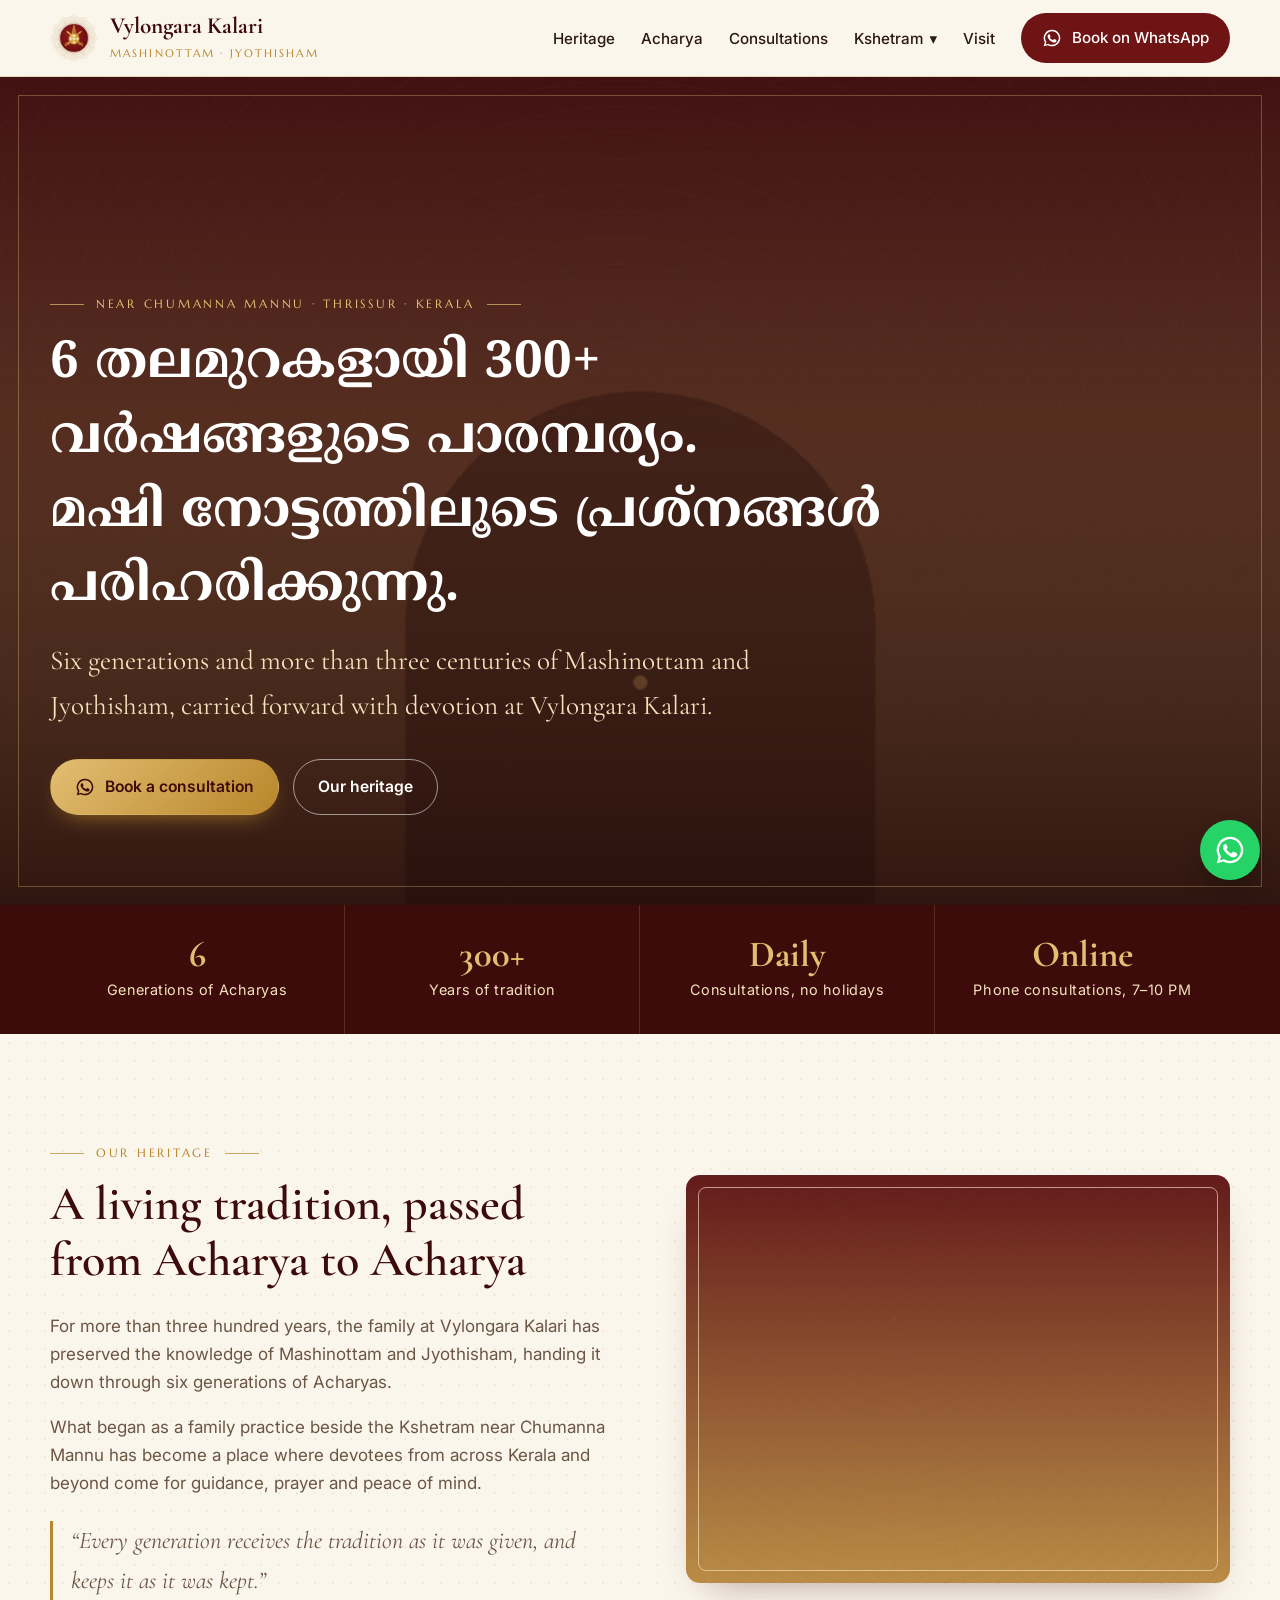
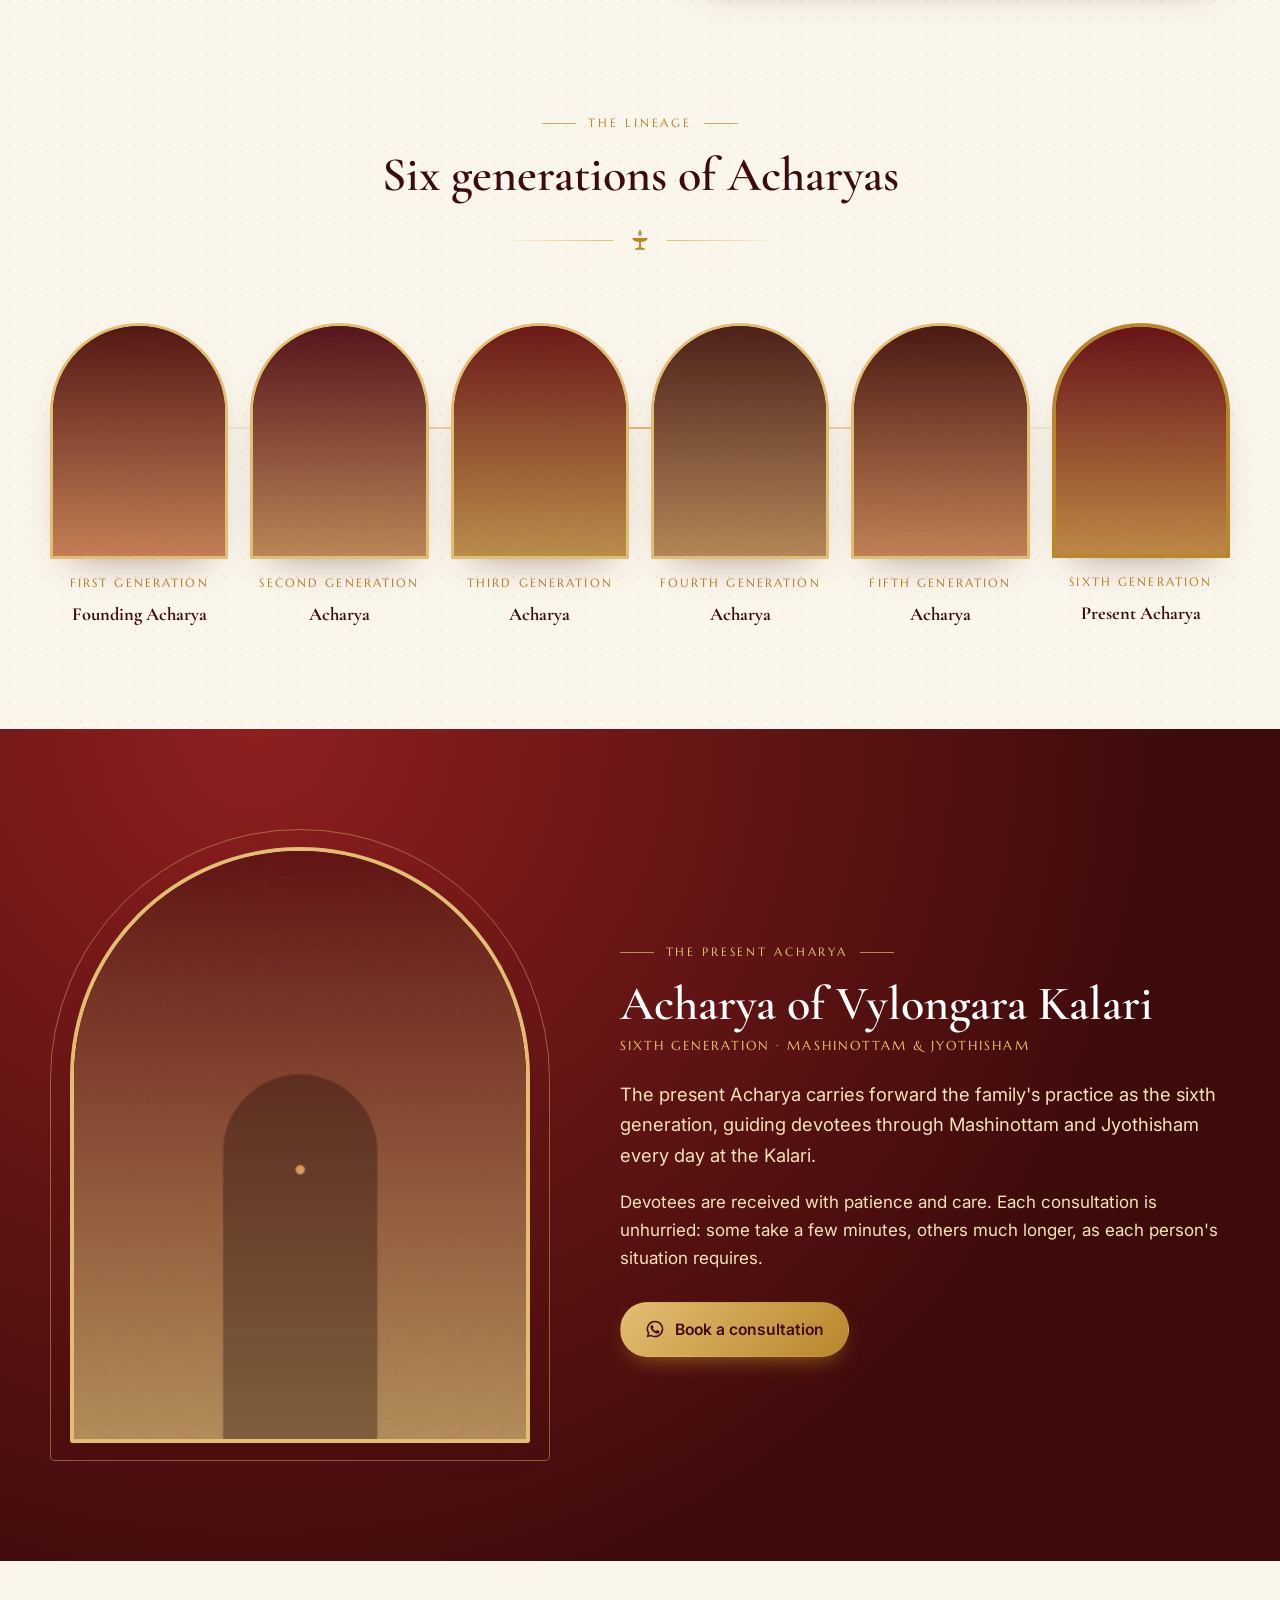
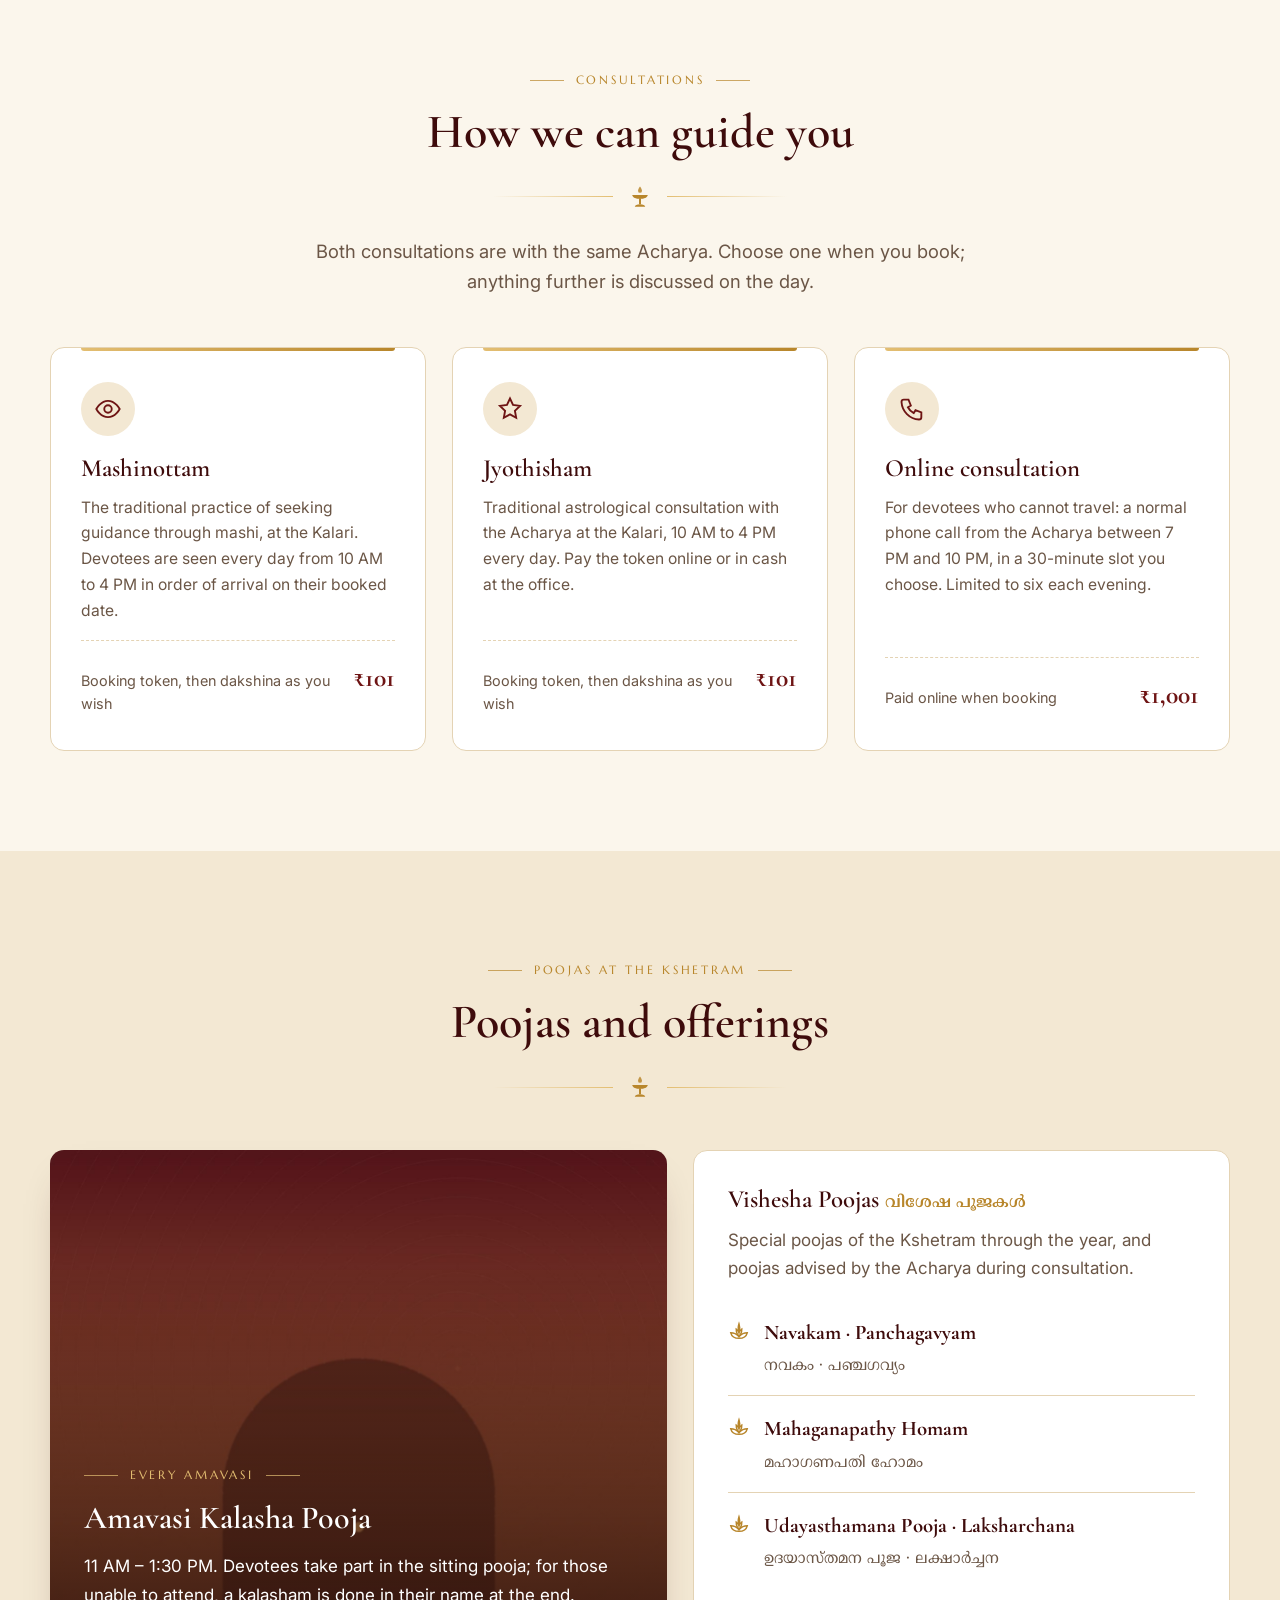
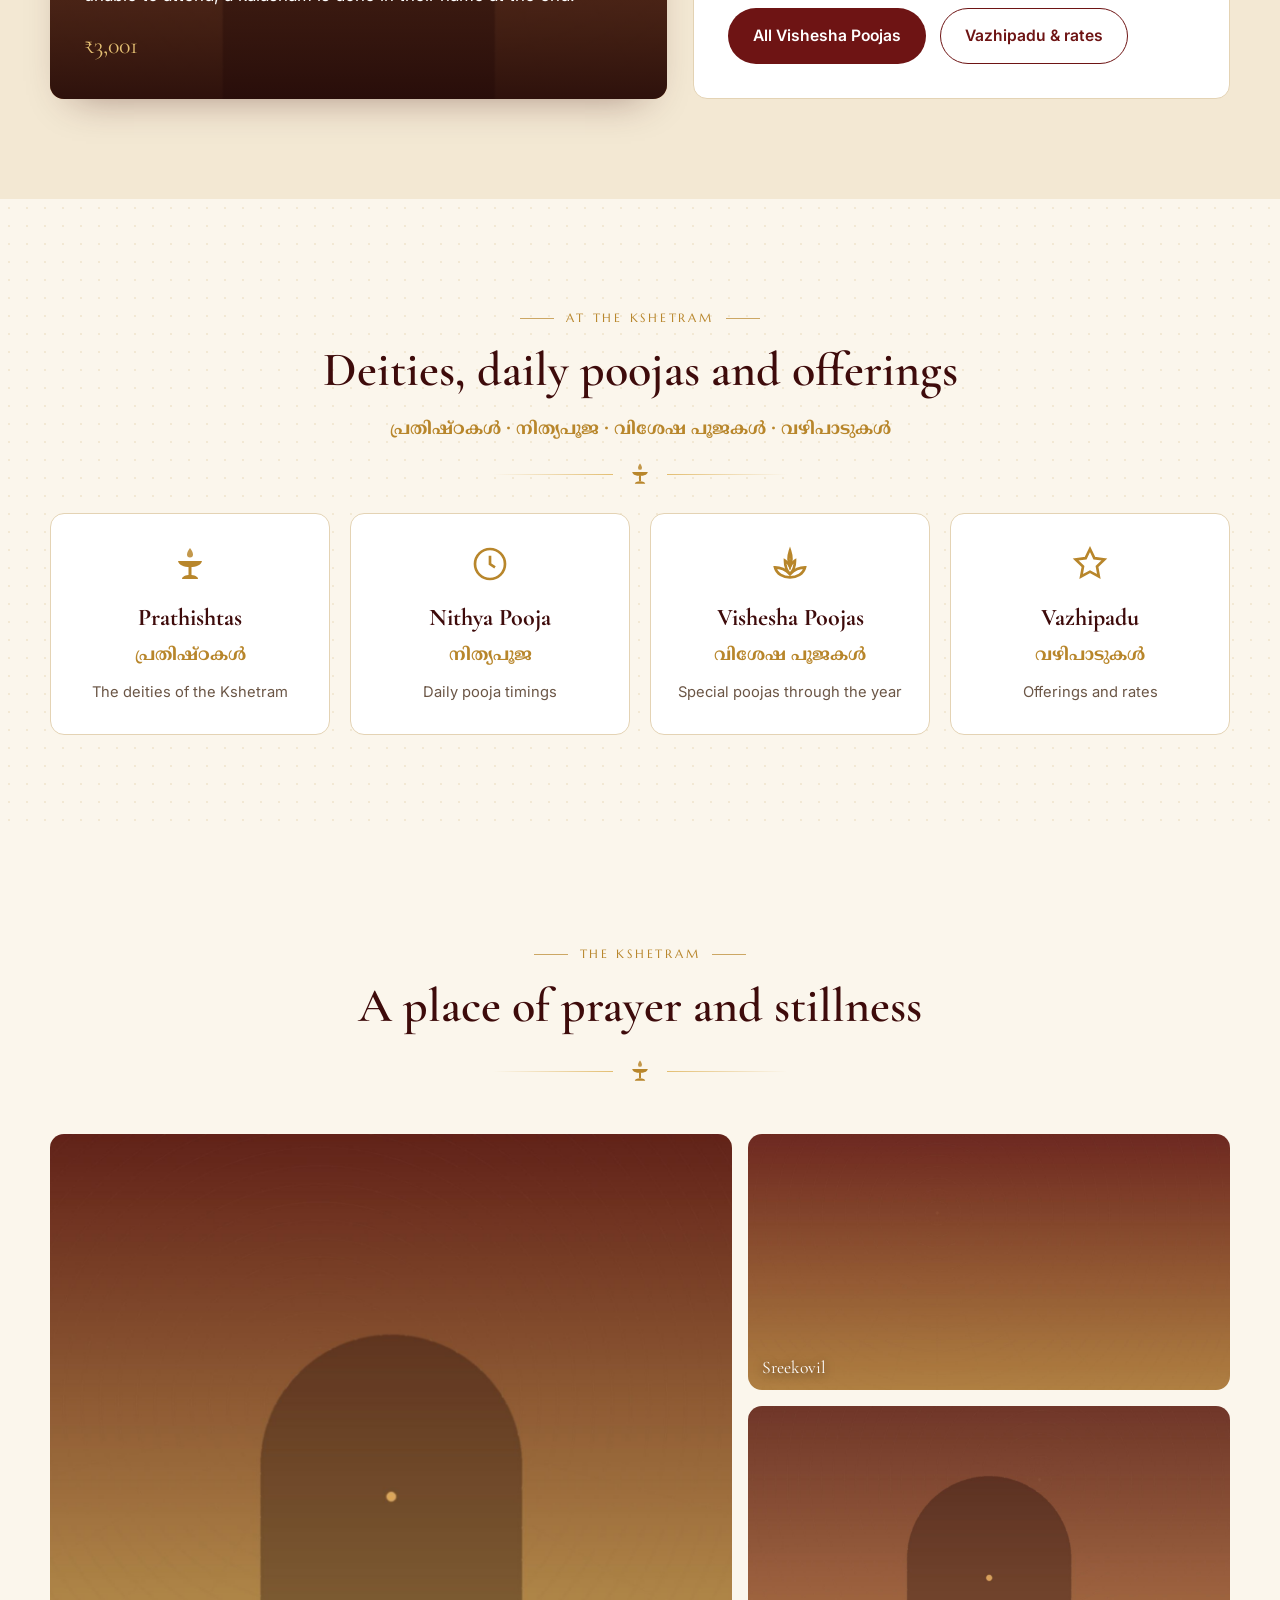
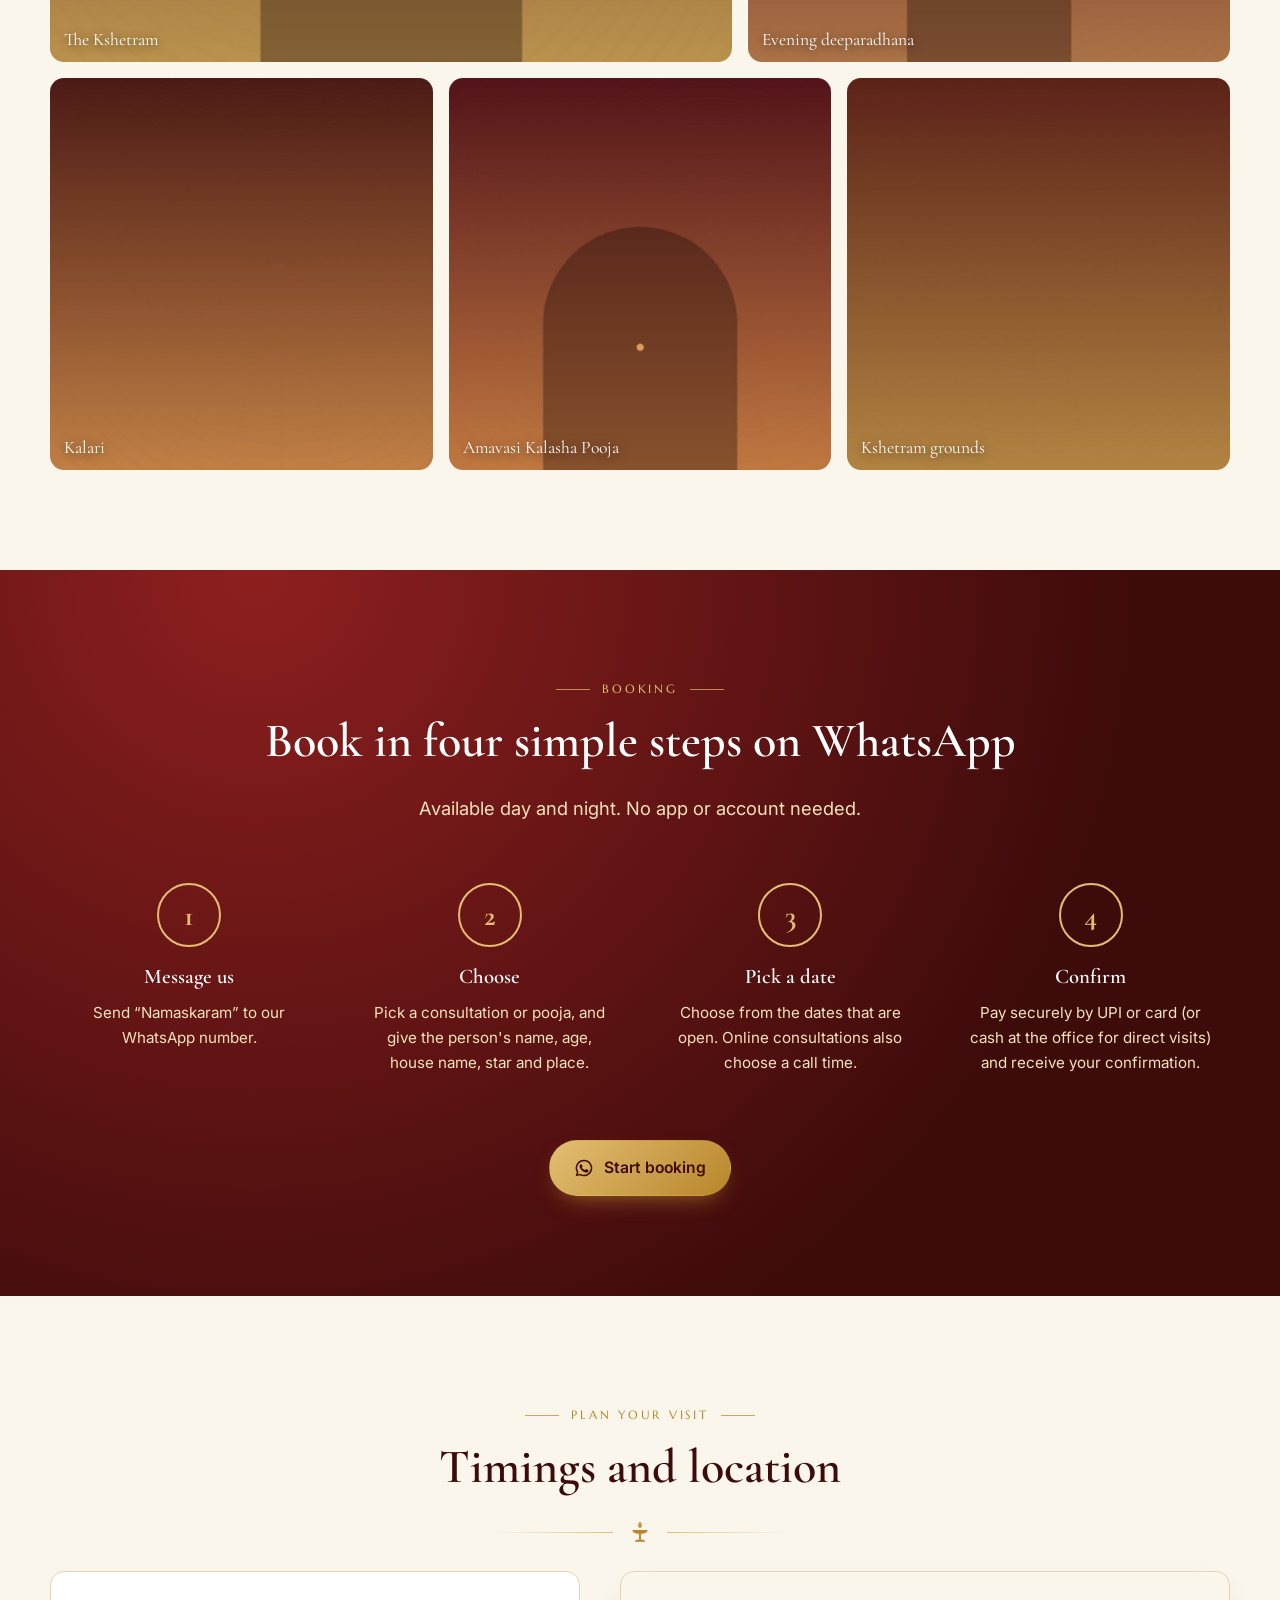
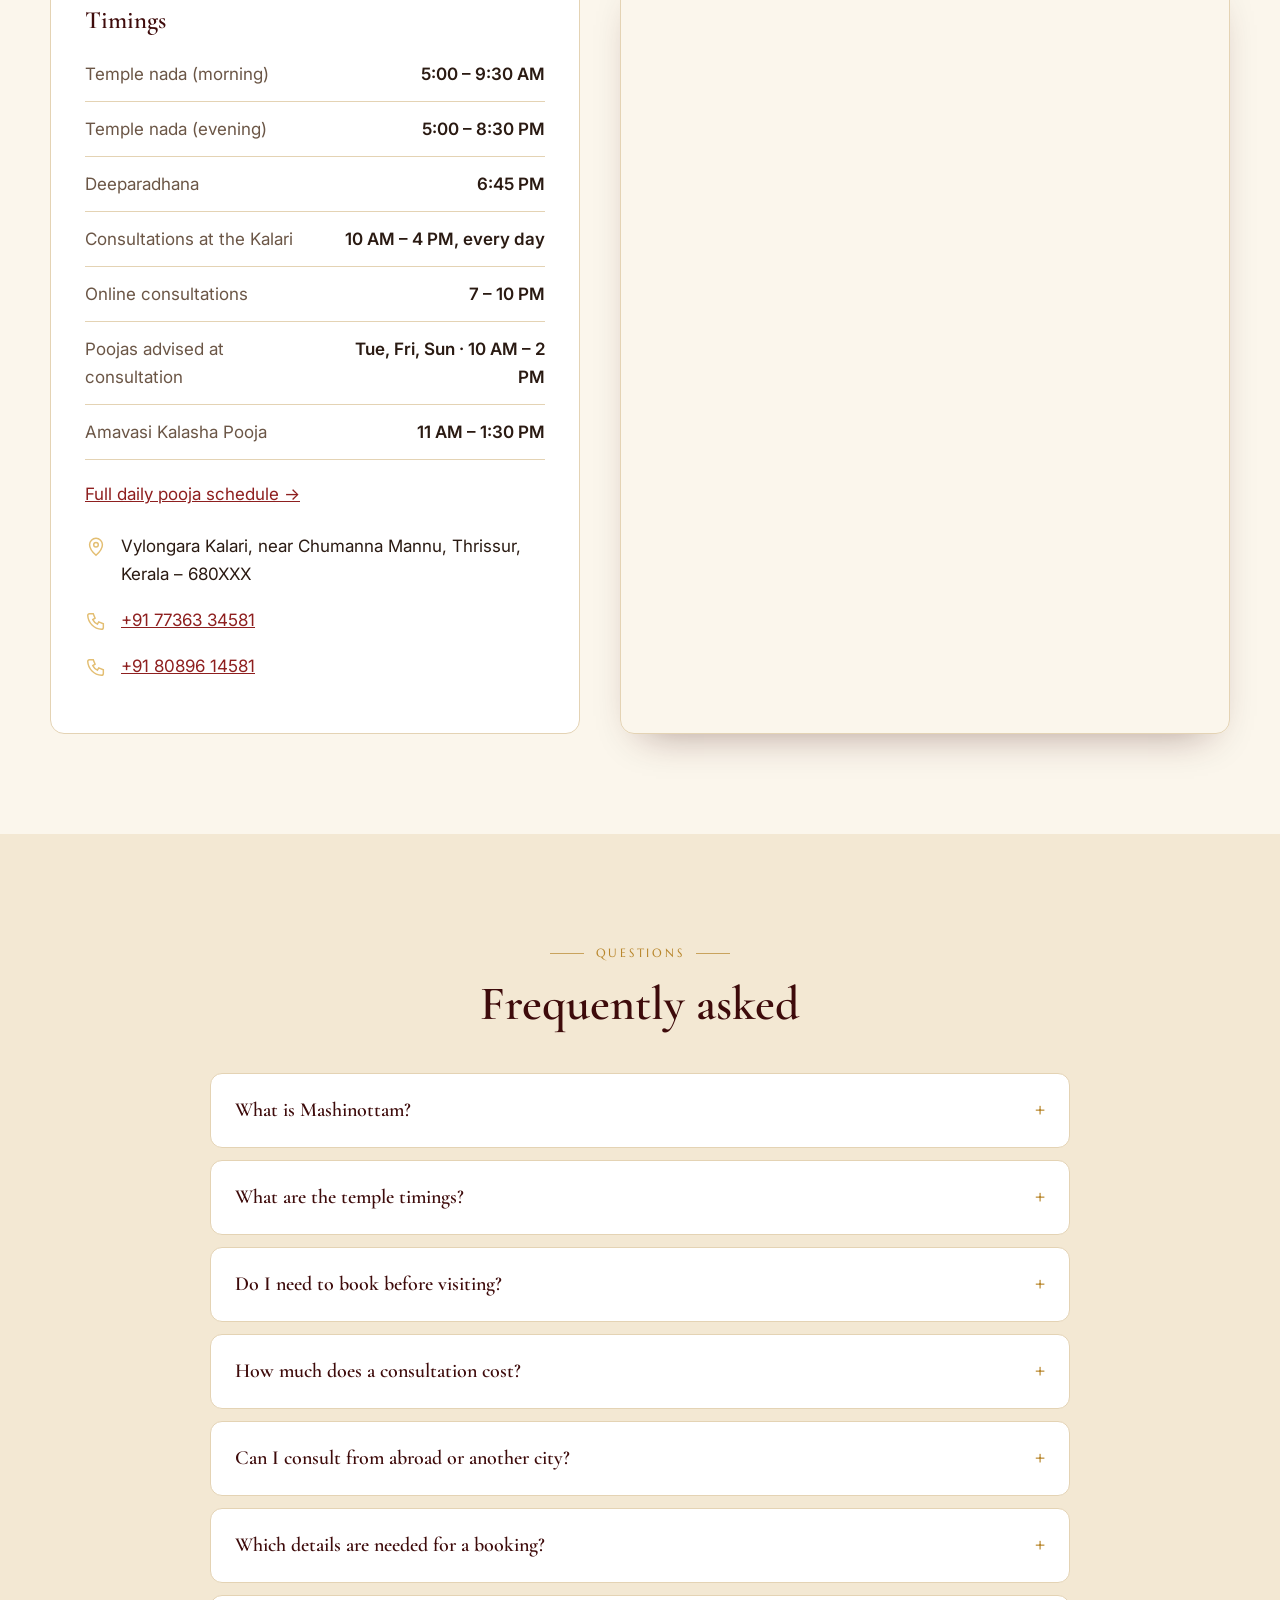
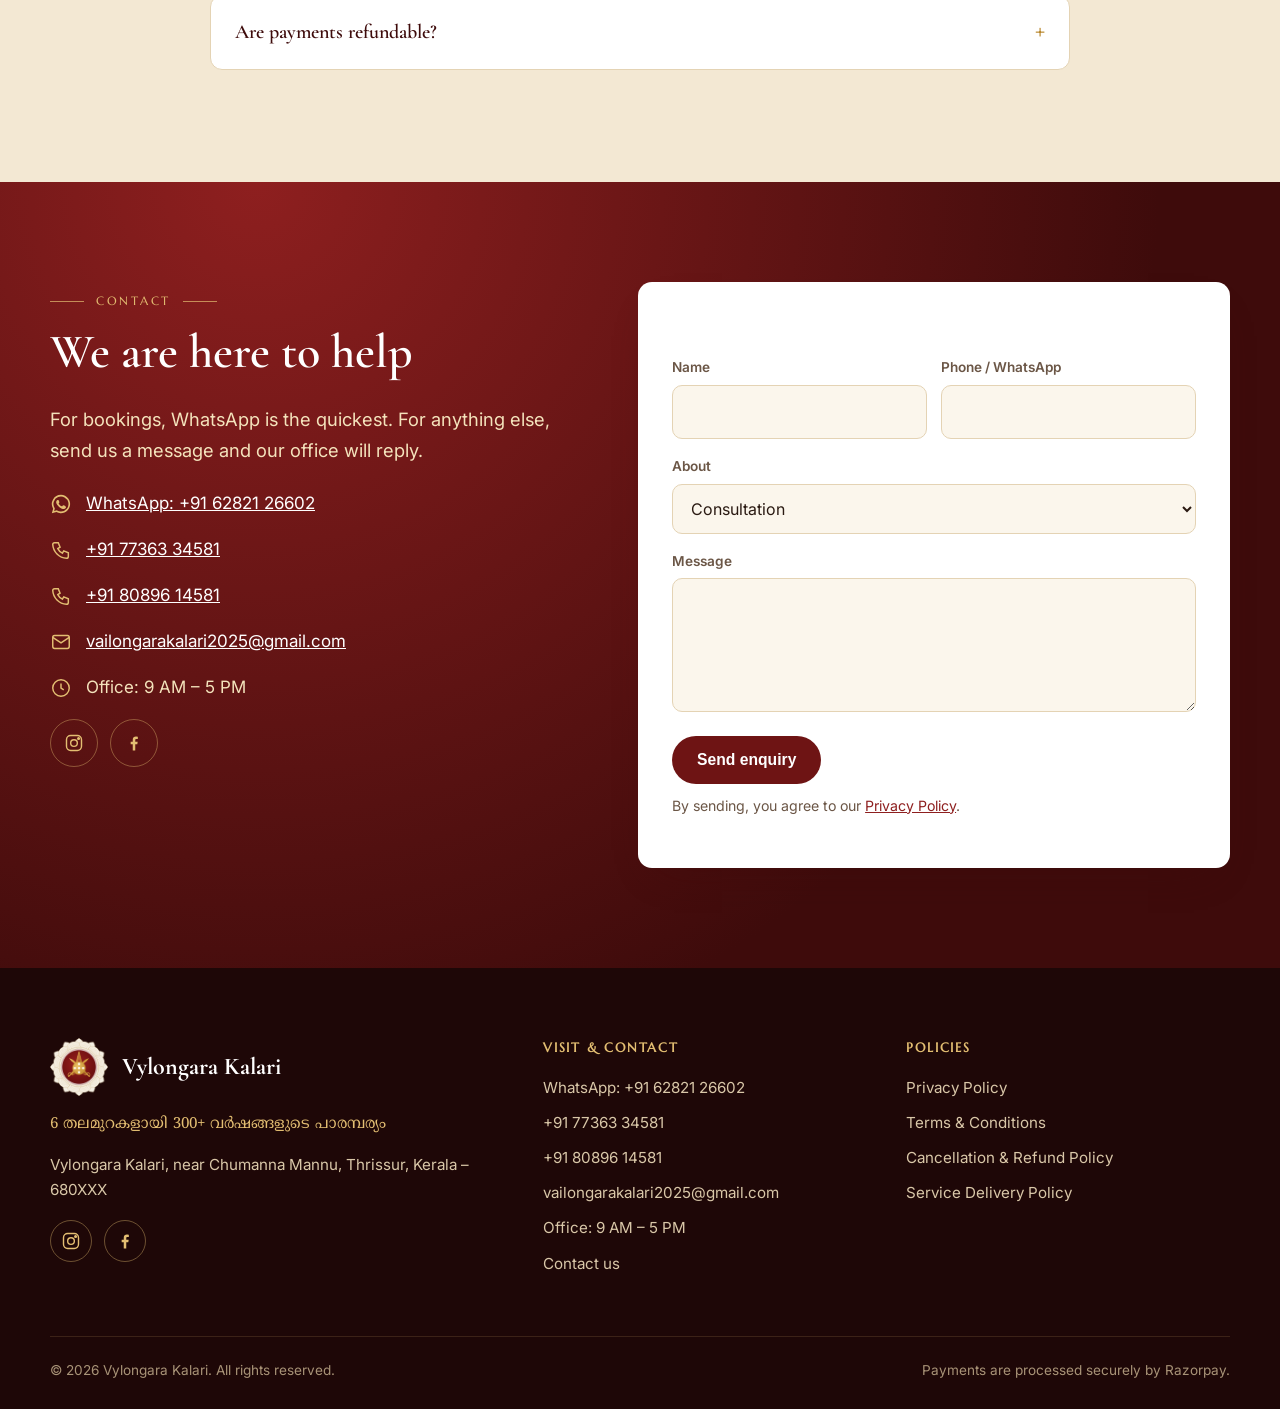
==== commit b51d2e4a: "Add Kshetram pages: Prathishtas, Nithya Pooja, Vishesha Poojas, Vazhipadu" ====
--- a/index.html
+++ b/index.html
@@ -28,9 +28,17 @@
     <ul class="menu" id="menu">
       <li><a href="#heritage">Heritage</a></li>
       <li><a href="#acharya">Acharya</a></li>
-      <li><a href="#services">Services</a></li>
-      <li><a href="#poojas">Poojas</a></li>
-      <li><a href="#kshetram">Kshetram</a></li>
+      <li><a href="#services">Consultations</a></li>
+      <li class="has-sub">
+        <button class="sub-toggle" type="button" aria-expanded="false">Kshetram <span aria-hidden="true">▾</span></button>
+        <ul class="submenu">
+          <li><a href="/prathishtas.html">Prathishtas <span class="ml">പ്രതിഷ്ഠകൾ</span></a></li>
+          <li><a href="/nithya-pooja.html">Nithya Pooja <span class="ml">നിത്യപൂജ</span></a></li>
+          <li><a href="/vishesha-poojas.html">Vishesha Poojas <span class="ml">വിശേഷ പൂജകൾ</span></a></li>
+          <li><a href="/vazhipadu.html">Vazhipadu <span class="ml">വഴിപാടുകൾ</span></a></li>
+          <li><a href="#kshetram">Photos</a></li>
+        </ul>
+      </li>
       <li><a href="#visit">Visit</a></li>
       <li><a class="btn btn-maroon" href="https://wa.me/916282126602?text=Namaskaram" target="_blank" rel="noopener"><svg viewBox="0 0 24 24" fill="currentColor" aria-hidden="true"><path d="M12 2a10 10 0 0 0-8.6 15.1L2 22l5-1.3A10 10 0 1 0 12 2Zm0 18.2a8.2 8.2 0 0 1-4.2-1.1l-.3-.2-3 .8.8-2.9-.2-.3A8.2 8.2 0 1 1 12 20.2Zm4.5-6.1c-.2-.1-1.5-.7-1.7-.8s-.4-.1-.6.1-.7.8-.8 1-.3.2-.5.1a6.7 6.7 0 0 1-2-1.2 7.5 7.5 0 0 1-1.4-1.7c-.1-.2 0-.4.1-.5l.4-.4.2-.4v-.4l-.8-1.9c-.2-.5-.4-.4-.6-.4h-.5a1 1 0 0 0-.7.3 3 3 0 0 0-.9 2.2 5.2 5.2 0 0 0 1.1 2.7 11.8 11.8 0 0 0 4.5 4c1.7.7 2.3.8 3.2.6a2.7 2.7 0 0 0 1.8-1.2 2.2 2.2 0 0 0 .1-1.2c0-.1-.2-.2-.4-.3Z"/></svg> Book on WhatsApp</a></li>
     </ul>
@@ -186,16 +194,36 @@
           </div>
         </article>
         <div class="pooja-list reveal">
-          <h3>Vishesha Kshetra Poojas</h3>
-          <p style="color:var(--muted)">Performed on pooja days from 10 AM to 2 PM, usually as advised by the Acharya during consultation.</p>
+          <h3>Vishesha Poojas <span class="ml" style="font-size:1rem;color:var(--gold)">വിശേഷ പൂജകൾ</span></h3>
+          <p style="color:var(--muted)">Special poojas of the Kshetram through the year, and poojas advised by the Acharya during consultation.</p>
           <ul>
-            <li><svg viewBox="0 0 24 24" fill="none" stroke="currentColor" stroke-width="1.6" aria-hidden="true"><path d="M12 20c-4 0-8-2-9-6 3 0 6 1 9 4 3-3 6-4 9-4-1 4-5 6-9 6Z"/><path d="M12 18c-2-2-3-5-3-8 1.5 1 2.5 2 3 3.5.5-1.5 1.5-2.5 3-3.5 0 3-1 6-3 8Z"/><path d="M12 13.5C11 11 11 7 12 4c1 3 1 7 0 9.5Z"/></svg><div><strong>Navakam</strong><span>Kshetra pooja</span></div></li>
-            <li><svg viewBox="0 0 24 24" fill="none" stroke="currentColor" stroke-width="1.6" aria-hidden="true"><path d="M12 20c-4 0-8-2-9-6 3 0 6 1 9 4 3-3 6-4 9-4-1 4-5 6-9 6Z"/><path d="M12 18c-2-2-3-5-3-8 1.5 1 2.5 2 3 3.5.5-1.5 1.5-2.5 3-3.5 0 3-1 6-3 8Z"/><path d="M12 13.5C11 11 11 7 12 4c1 3 1 7 0 9.5Z"/></svg><div><strong>Panchagavyam</strong><span>Kshetra pooja</span></div></li>
-            <li><svg viewBox="0 0 24 24" fill="none" stroke="currentColor" stroke-width="1.6" aria-hidden="true"><path d="M12 20c-4 0-8-2-9-6 3 0 6 1 9 4 3-3 6-4 9-4-1 4-5 6-9 6Z"/><path d="M12 18c-2-2-3-5-3-8 1.5 1 2.5 2 3 3.5.5-1.5 1.5-2.5 3-3.5 0 3-1 6-3 8Z"/><path d="M12 13.5C11 11 11 7 12 4c1 3 1 7 0 9.5Z"/></svg><div><strong>Ganapathy Homam</strong><span>Kshetra pooja</span></div></li>
+            <li><svg viewBox="0 0 24 24" fill="none" stroke="currentColor" stroke-width="1.6" aria-hidden="true"><path d="M12 20c-4 0-8-2-9-6 3 0 6 1 9 4 3-3 6-4 9-4-1 4-5 6-9 6Z"/><path d="M12 18c-2-2-3-5-3-8 1.5 1 2.5 2 3 3.5.5-1.5 1.5-2.5 3-3.5 0 3-1 6-3 8Z"/><path d="M12 13.5C11 11 11 7 12 4c1 3 1 7 0 9.5Z"/></svg><div><strong>Navakam · Panchagavyam</strong><span class="ml">നവകം · പഞ്ചഗവ്യം</span></div></li>
+            <li><svg viewBox="0 0 24 24" fill="none" stroke="currentColor" stroke-width="1.6" aria-hidden="true"><path d="M12 20c-4 0-8-2-9-6 3 0 6 1 9 4 3-3 6-4 9-4-1 4-5 6-9 6Z"/><path d="M12 18c-2-2-3-5-3-8 1.5 1 2.5 2 3 3.5.5-1.5 1.5-2.5 3-3.5 0 3-1 6-3 8Z"/><path d="M12 13.5C11 11 11 7 12 4c1 3 1 7 0 9.5Z"/></svg><div><strong>Mahaganapathy Homam</strong><span class="ml">മഹാഗണപതി ഹോമം</span></div></li>
+            <li><svg viewBox="0 0 24 24" fill="none" stroke="currentColor" stroke-width="1.6" aria-hidden="true"><path d="M12 20c-4 0-8-2-9-6 3 0 6 1 9 4 3-3 6-4 9-4-1 4-5 6-9 6Z"/><path d="M12 18c-2-2-3-5-3-8 1.5 1 2.5 2 3 3.5.5-1.5 1.5-2.5 3-3.5 0 3-1 6-3 8Z"/><path d="M12 13.5C11 11 11 7 12 4c1 3 1 7 0 9.5Z"/></svg><div><strong>Udayasthamana Pooja · Laksharchana</strong><span class="ml">ഉദയാസ്തമന പൂജ · ലക്ഷാർച്ചന</span></div></li>
           </ul>
-          <div class="days"><span>Tuesday</span><span>Friday</span><span>Sunday</span><span>Amavasi</span></div>
-          <p style="margin:18px 0 0;font-size:.92rem;color:var(--muted)">Rates and available dates are shared on WhatsApp.</p>
-        </div>
+          <div class="hero-actions" style="margin-top:20px">
+            <a class="btn btn-maroon" href="/vishesha-poojas.html">All Vishesha Poojas</a>
+            <a class="btn btn-outline" href="/vazhipadu.html">Vazhipadu &amp; rates</a>
+          </div>
+        </div>
+      </div>
+    </div>
+  </section>
+
+  <!-- AT THE KSHETRAM: links to the dedicated pages -->
+  <section class="pattern">
+    <div class="container">
+      <div class="center">
+        <span class="eyebrow">At the Kshetram</span>
+        <h2>Deities, daily poojas and offerings</h2>
+        <p class="ml" style="color:var(--gold);font-weight:700;margin-top:-6px">പ്രതിഷ്ഠകൾ · നിത്യപൂജ · വിശേഷ പൂജകൾ · വഴിപാടുകൾ</p>
+        <div class="divider"><svg viewBox="0 0 40 40" fill="currentColor" aria-hidden="true"><path d="M20 4c2.2 3 3 5 3 6.6A3 3 0 0 1 17 10.6C17 9 17.8 7 20 4z" opacity=".85"/><path d="M8 17h24c-1 4-5.5 6-12 6S9 21 8 17z"/><rect x="18.5" y="23" width="3" height="8"/><path d="M12 35c0-2.5 3.6-4 8-4s8 1.5 8 4z"/></svg></div>
+      </div>
+      <div class="link-cards">
+        <a class="link-card reveal" href="/prathishtas.html"><svg viewBox="0 0 40 40" fill="currentColor" aria-hidden="true"><path d="M20 4c2.2 3 3 5 3 6.6A3 3 0 0 1 17 10.6C17 9 17.8 7 20 4z" opacity=".85"/><path d="M8 17h24c-1 4-5.5 6-12 6S9 21 8 17z"/><rect x="18.5" y="23" width="3" height="8"/><path d="M12 35c0-2.5 3.6-4 8-4s8 1.5 8 4z"/></svg><strong>Prathishtas</strong><span class="ml">പ്രതിഷ്ഠകൾ</span><em>The deities of the Kshetram</em></a>
+        <a class="link-card reveal" href="/nithya-pooja.html"><svg viewBox="0 0 24 24" fill="none" stroke="currentColor" stroke-width="1.6" aria-hidden="true"><circle cx="12" cy="12" r="9"/><path d="M12 7v5l3 2"/></svg><strong>Nithya Pooja</strong><span class="ml">നിത്യപൂജ</span><em>Daily pooja timings</em></a>
+        <a class="link-card reveal" href="/vishesha-poojas.html"><svg viewBox="0 0 24 24" fill="none" stroke="currentColor" stroke-width="1.6" aria-hidden="true"><path d="M12 20c-4 0-8-2-9-6 3 0 6 1 9 4 3-3 6-4 9-4-1 4-5 6-9 6Z"/><path d="M12 18c-2-2-3-5-3-8 1.5 1 2.5 2 3 3.5.5-1.5 1.5-2.5 3-3.5 0 3-1 6-3 8Z"/><path d="M12 13.5C11 11 11 7 12 4c1 3 1 7 0 9.5Z"/></svg><strong>Vishesha Poojas</strong><span class="ml">വിശേഷ പൂജകൾ</span><em>Special poojas through the year</em></a>
+        <a class="link-card reveal" href="/vazhipadu.html"><svg viewBox="0 0 24 24" fill="none" stroke="currentColor" stroke-width="1.6" aria-hidden="true"><path d="m12 3 2.6 5.5 6 .8-4.4 4.2 1.1 6L12 16.6 6.7 19.5l1.1-6L3.4 9.3l6-.8L12 3Z"/></svg><strong>Vazhipadu</strong><span class="ml">വഴിപാടുകൾ</span><em>Offerings and rates</em></a>
       </div>
     </div>
   </section>
@@ -250,12 +278,14 @@
           <h3>Timings</h3>
           <table>
             <tr><td>Temple nada (morning)</td><td>5:00 – 9:30 AM</td></tr>
-            <tr><td>Temple nada (evening)</td><td>5:30 – 8:00 PM</td></tr>
+            <tr><td>Temple nada (evening)</td><td>5:00 – 8:30 PM</td></tr>
+            <tr><td>Deeparadhana</td><td>6:45 PM</td></tr>
             <tr><td>Consultations at the Kalari</td><td>10 AM – 4 PM, every day</td></tr>
             <tr><td>Online consultations</td><td>7 – 10 PM</td></tr>
-            <tr><td>Poojas</td><td>Tue, Fri, Sun · 10 AM – 2 PM</td></tr>
+            <tr><td>Poojas advised at consultation</td><td>Tue, Fri, Sun · 10 AM – 2 PM</td></tr>
             <tr><td>Amavasi Kalasha Pooja</td><td>11 AM – 1:30 PM</td></tr>
           </table>
+          <p><a href="/nithya-pooja.html">Full daily pooja schedule →</a></p>
           <ul class="contact-list" style="color:var(--ink)">
             <li><svg viewBox="0 0 24 24" fill="none" stroke="currentColor" stroke-width="1.6" aria-hidden="true"><path d="M12 21s-7-6.2-7-11.5a7 7 0 0 1 14 0C19 14.8 12 21 12 21Z"/><circle cx="12" cy="9.5" r="2.5"/></svg><span>Vylongara Kalari, near Chumanna Mannu, Thrissur, Kerala – 680XXX</span></li>
             <li><svg viewBox="0 0 24 24" fill="none" stroke="currentColor" stroke-width="1.6" aria-hidden="true"><path d="M5 4h4l2 5-2.5 1.5a11 11 0 0 0 5 5L15 13l5 2v4a2 2 0 0 1-2 2A16 16 0 0 1 3 6a2 2 0 0 1 2-2Z"/></svg><a href="tel:+917736334581">+91 77363 34581</a></li><li><svg viewBox="0 0 24 24" fill="none" stroke="currentColor" stroke-width="1.6" aria-hidden="true"><path d="M5 4h4l2 5-2.5 1.5a11 11 0 0 0 5 5L15 13l5 2v4a2 2 0 0 1-2 2A16 16 0 0 1 3 6a2 2 0 0 1 2-2Z"/></svg><a href="tel:+918089614581">+91 80896 14581</a></li>
@@ -278,6 +308,7 @@
       </div>
       <div class="faq">
       <details><summary>What is Mashinottam?</summary><p>Mashinottam is a traditional Kerala practice of seeking guidance through observation of mashi (sacred ink). At Vylongara Kalari it has been practised by the same family for six generations.</p></details>
+      <details><summary>What are the temple timings?</summary><p>The nada opens 5:00 – 9:30 AM and 5:00 – 8:30 PM. Deeparadhana is at 6:45 PM. See the Nithya Pooja page for the full daily schedule.</p></details>
       <details><summary>Do I need to book before visiting?</summary><p>Yes. Please book on WhatsApp at least 2 days ahead. On your booked date you may come any time between 10 AM and 4 PM; devotees are seen in order of arrival.</p></details>
       <details><summary>How much does a consultation cost?</summary><p>There is no fixed fee for a direct consultation. A ₹101 booking token confirms your visit, and you may offer any dakshina you wish on the day. Online phone consultations are ₹1,001.</p></details>
       <details><summary>Can I consult from abroad or another city?</summary><p>Yes. Choose an online consultation on WhatsApp. The Acharya calls you on a normal phone call between 7 PM and 10 PM in the time slot you book.</p></details>
--- a/assets/css/style.css
+++ b/assets/css/style.css
@@ -296,3 +296,94 @@
 .social-lg a { width: 48px; height: 48px; }
 .social-dark a { border-color: var(--line); color: var(--maroon); }
 .social-dark a:hover { background: var(--maroon); color: #fff; }
+
+/* ---------- Kshetram dropdown ---------- */
+.has-sub { position: relative; }
+.sub-toggle { background: none; border: 0; font: inherit; font-weight: 500; font-size: .95rem; color: var(--ink); cursor: pointer; padding: 0; display: inline-flex; gap: 6px; align-items: center; }
+.sub-toggle:hover { color: var(--maroon-2); }
+.submenu { position: absolute; top: calc(100% + 18px); left: -18px; min-width: 310px; list-style: none; margin: 0; padding: 10px; background: var(--white); border: 1px solid var(--line); border-radius: 12px; box-shadow: var(--shadow); display: none; }
+.submenu::before { content: ''; position: absolute; top: -18px; left: 0; right: 0; height: 18px; }
+.has-sub:hover .submenu, .has-sub:focus-within .submenu, .has-sub.open .submenu { display: block; }
+.submenu a { display: flex; justify-content: space-between; align-items: baseline; gap: 14px; padding: 10px 12px; border-radius: 8px; white-space: nowrap; }
+.submenu a:hover { background: var(--sand); }
+.submenu .ml { color: var(--gold); font-size: .85rem; font-weight: 600; }
+.btn-outline { border-color: var(--maroon); color: var(--maroon); }
+.btn-outline:hover { background: var(--maroon); color: #fff; }
+
+/* ---------- link cards (home) ---------- */
+.link-cards { display: grid; grid-template-columns: repeat(4, 1fr); gap: 20px; }
+.link-card { background: var(--white); border: 1px solid var(--line); border-radius: var(--radius); padding: 30px 24px; text-decoration: none; color: var(--ink); text-align: center; display: flex; flex-direction: column; align-items: center; gap: 4px; transition: transform .25s ease, box-shadow .25s ease, border-color .25s ease; }
+.link-card:hover { transform: translateY(-4px); box-shadow: var(--shadow); border-color: var(--gold-soft); }
+.link-card svg { width: 40px; height: 40px; color: var(--gold); margin-bottom: 10px; }
+.link-card strong { font-family: var(--serif); font-size: 1.5rem; color: var(--maroon-deep); }
+.link-card .ml { color: var(--gold); font-weight: 700; }
+.link-card em { font-style: normal; color: var(--muted); font-size: .92rem; margin-top: 6px; }
+
+/* ---------- kshetram pages ---------- */
+.page-hero-ml { font-family: var(--ml); font-weight: 700; font-size: clamp(1.3rem, 3vw, 1.8rem); color: var(--gold-soft); margin-top: -4px; }
+.page-tabs { display: flex; flex-wrap: wrap; justify-content: center; gap: 10px; margin: -26px auto 0; position: relative; z-index: 2; }
+.page-tabs a { background: var(--white); border: 1px solid var(--line); border-radius: 999px; padding: 10px 18px; text-decoration: none; color: var(--ink); font-weight: 600; font-size: .92rem; display: inline-flex; gap: 8px; align-items: baseline; box-shadow: 0 8px 20px -14px rgba(62, 11, 11, .5); }
+.page-tabs a .ml { color: var(--gold); font-size: .82rem; }
+.page-tabs a[aria-current="page"] { background: var(--maroon); color: #fff; border-color: var(--maroon); }
+.page-tabs a[aria-current="page"] .ml { color: var(--gold-soft); }
+.kshetram-page { padding-top: 60px; }
+.intro .intro-ml { font-family: var(--ml); color: var(--maroon); font-weight: 600; font-size: 1.1rem; margin: 4px 0 0; }
+.note { color: var(--muted); font-size: .95rem; margin-top: 30px; }
+.note .ml, .page-cta .ml { display: block; margin-top: 4px; }
+
+.deity-grid { display: grid; grid-template-columns: repeat(4, 1fr); gap: 22px; margin-top: 20px; }
+.deity { background: var(--white); border: 1px solid var(--line); border-top: 3px solid var(--gold); border-radius: 18px 18px var(--radius) var(--radius); padding: 30px 18px; text-align: center; display: flex; flex-direction: column; align-items: center; gap: 6px; }
+.deity svg { width: 40px; height: 40px; color: var(--gold); margin-bottom: 8px; }
+.deity .ml { font-size: 1.35rem; font-weight: 700; color: var(--maroon-deep); line-height: 1.5; }
+.deity strong { font-family: var(--serif); font-size: 1.2rem; color: var(--muted); font-weight: 600; }
+
+.schedule-grid { display: grid; grid-template-columns: repeat(3, 1fr); gap: 24px; margin-top: 20px; }
+.schedule-col { background: var(--white); border: 1px solid var(--line); border-radius: var(--radius); padding: 28px; }
+.schedule-col h3 .ml, .vz-group h3 .ml { font-size: 1rem; color: var(--gold); }
+.schedule { list-style: none; margin: 18px 0 0; padding: 0; position: relative; }
+.schedule::before { content: ''; position: absolute; left: 74px; top: 8px; bottom: 8px; width: 2px; background: var(--gold-pale); }
+.schedule li { display: grid; grid-template-columns: 74px 1fr; gap: 22px; padding: 12px 0; position: relative; }
+.schedule li::after { content: ''; position: absolute; left: 69px; top: 20px; width: 12px; height: 12px; border-radius: 50%; background: var(--gold); box-shadow: 0 0 0 4px var(--white); }
+.schedule time { font-weight: 700; color: var(--maroon); font-size: .95rem; padding-top: 2px; }
+.schedule strong { display: block; font-family: var(--serif); font-size: 1.25rem; color: var(--maroon-deep); }
+.schedule .ml, .vishesha .ml, .vz-table .ml { display: block; color: var(--muted); font-size: .95rem; }
+
+.vishesha-grid { display: grid; grid-template-columns: repeat(3, 1fr); gap: 18px; margin-top: 20px; }
+.vishesha { background: var(--white); border: 1px solid var(--line); border-radius: var(--radius); padding: 22px; display: flex; gap: 14px; align-items: flex-start; }
+.vishesha svg { width: 26px; height: 26px; color: var(--gold); flex: none; margin-top: 2px; }
+.vishesha strong { font-family: var(--serif); font-size: 1.3rem; color: var(--maroon-deep); display: block; }
+.vishesha em { display: block; font-style: normal; font-size: .88rem; color: var(--gold); margin-top: 4px; }
+.info-box { margin-top: 30px; background: var(--sand); border-left: 4px solid var(--gold); border-radius: 10px; padding: 20px 24px; color: var(--ink); }
+
+.vz-grid { display: grid; grid-template-columns: repeat(2, 1fr); gap: 24px; margin-top: 20px; }
+.vz-group { background: var(--white); border: 1px solid var(--line); border-radius: var(--radius); padding: 26px 28px; }
+.vz-table { width: 100%; border-collapse: collapse; margin-top: 10px; }
+.vz-table td { padding: 12px 0; border-bottom: 1px dashed var(--line); vertical-align: top; }
+.vz-table tr:last-child td { border-bottom: 0; }
+.vz-table strong { font-weight: 600; }
+.vz-table .rate { text-align: right; font-family: var(--serif); font-size: 1.35rem; font-weight: 700; color: var(--maroon); white-space: nowrap; padding-left: 16px; }
+
+.page-cta { margin-top: 50px; background: radial-gradient(circle at 20% 0%, var(--maroon-2), var(--maroon-deep) 70%); color: var(--gold-pale); border-radius: var(--radius); padding: 30px; display: flex; flex-wrap: wrap; gap: 20px; align-items: center; justify-content: space-between; }
+.page-cta p { margin: 0; }
+
+@media (max-width: 1024px) {
+  .link-cards, .deity-grid { grid-template-columns: repeat(2, 1fr); }
+  .vishesha-grid { grid-template-columns: repeat(2, 1fr); }
+  .schedule-grid { grid-template-columns: 1fr; }
+}
+@media (max-width: 880px) {
+  .has-sub .sub-toggle { display: none; }
+  .submenu { position: static; display: block; box-shadow: none; border: 0; padding: 0; min-width: 0; background: none; }
+  .submenu::before { display: none; }
+  .submenu a { padding: 14px 4px 14px 16px; border-radius: 0; border-bottom: 1px solid var(--line); }
+  .vz-grid { grid-template-columns: 1fr; }
+}
+@media (max-width: 560px) {
+  .link-cards { grid-template-columns: 1fr 1fr; gap: 12px; }
+  .link-card { padding: 22px 12px; }
+  .link-card strong { font-size: 1.2rem; }
+  .vishesha-grid { grid-template-columns: 1fr; }
+  .deity-grid { gap: 12px; }
+  .deity { padding: 22px 10px; }
+  .deity .ml { font-size: 1.1rem; }
+}
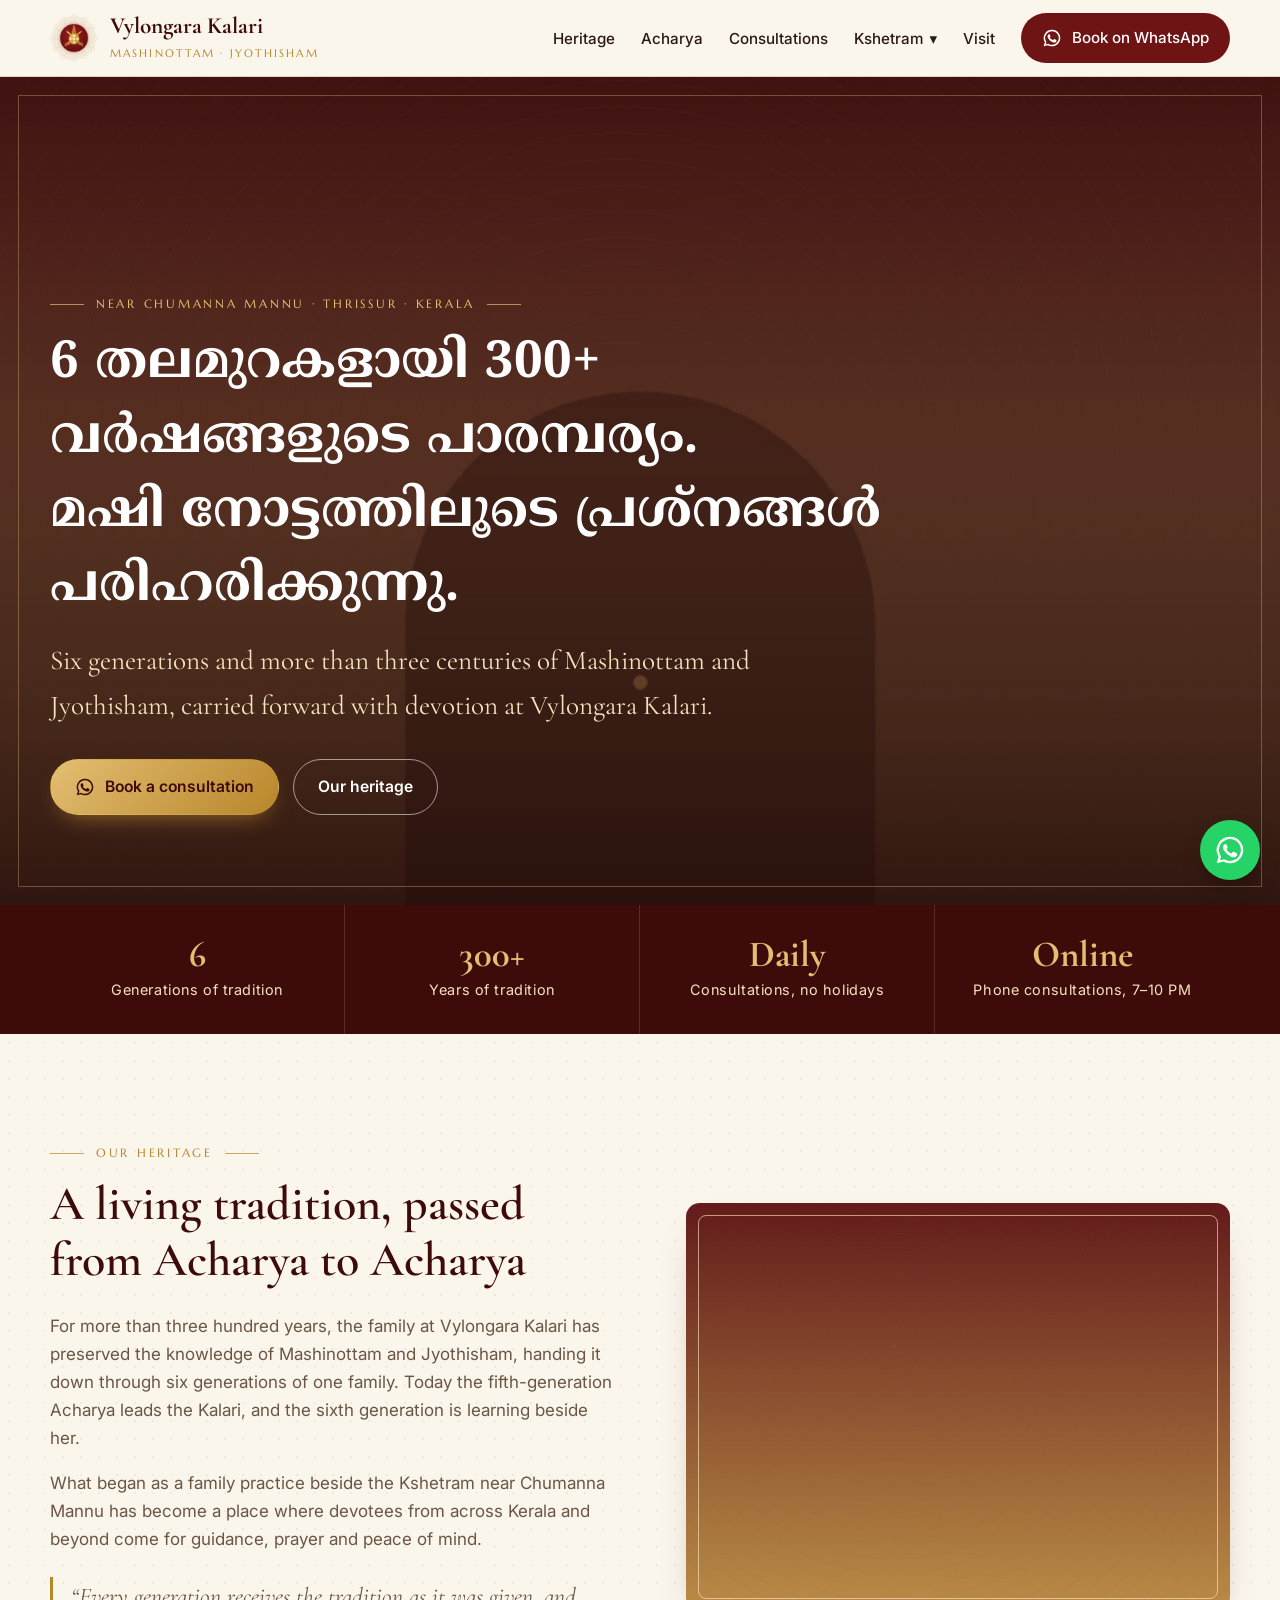
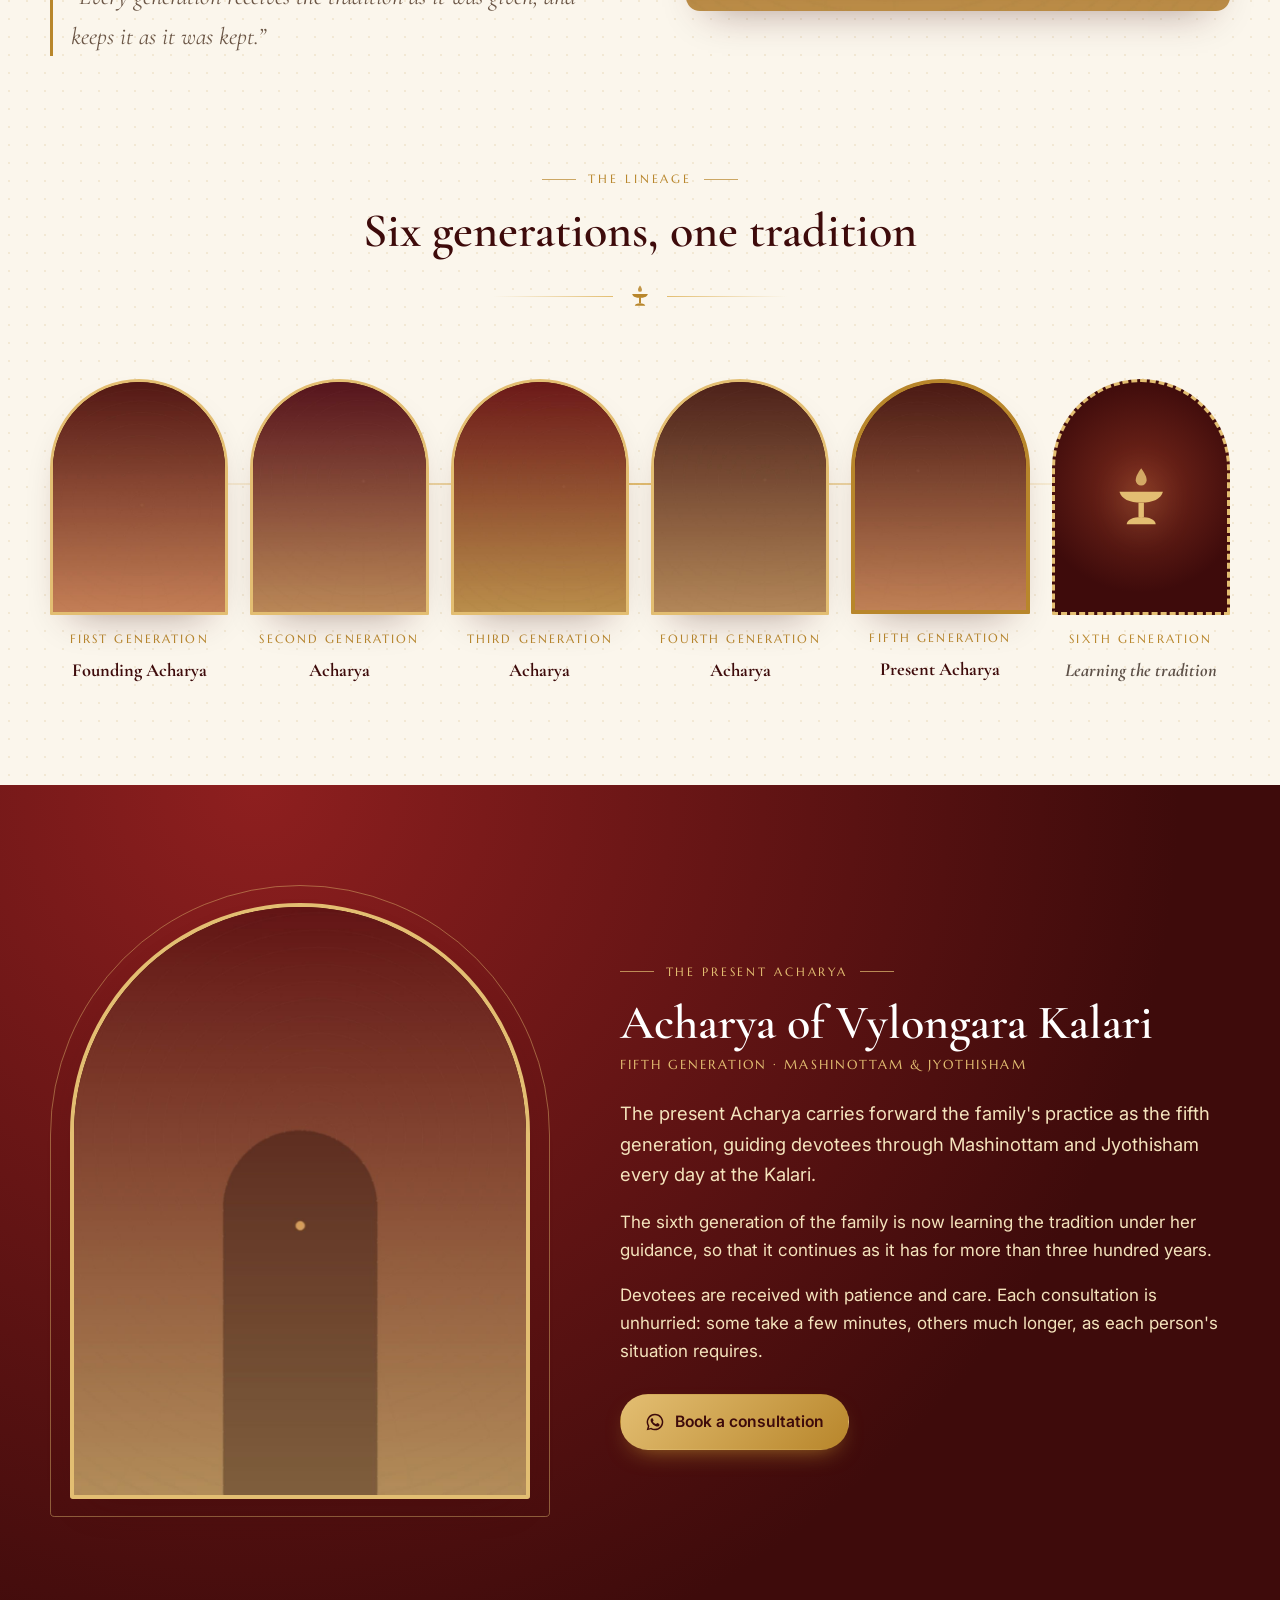
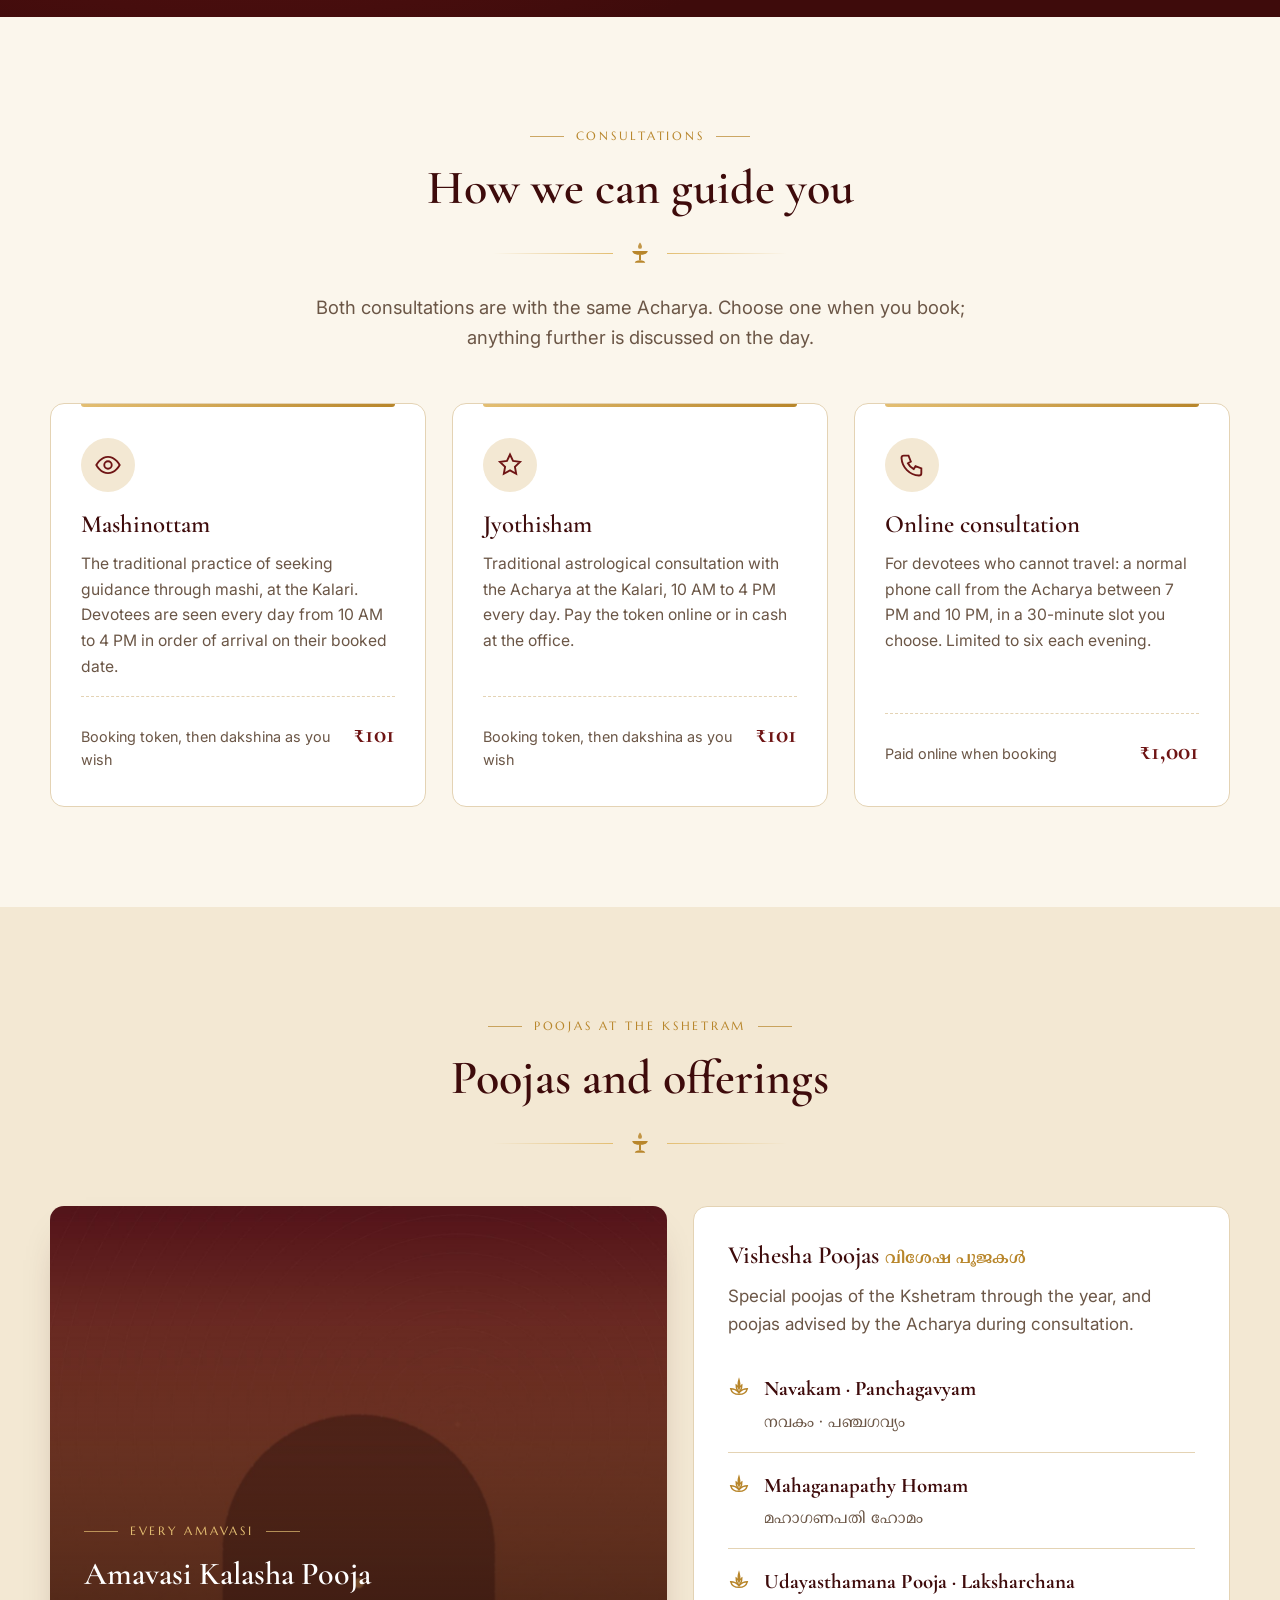
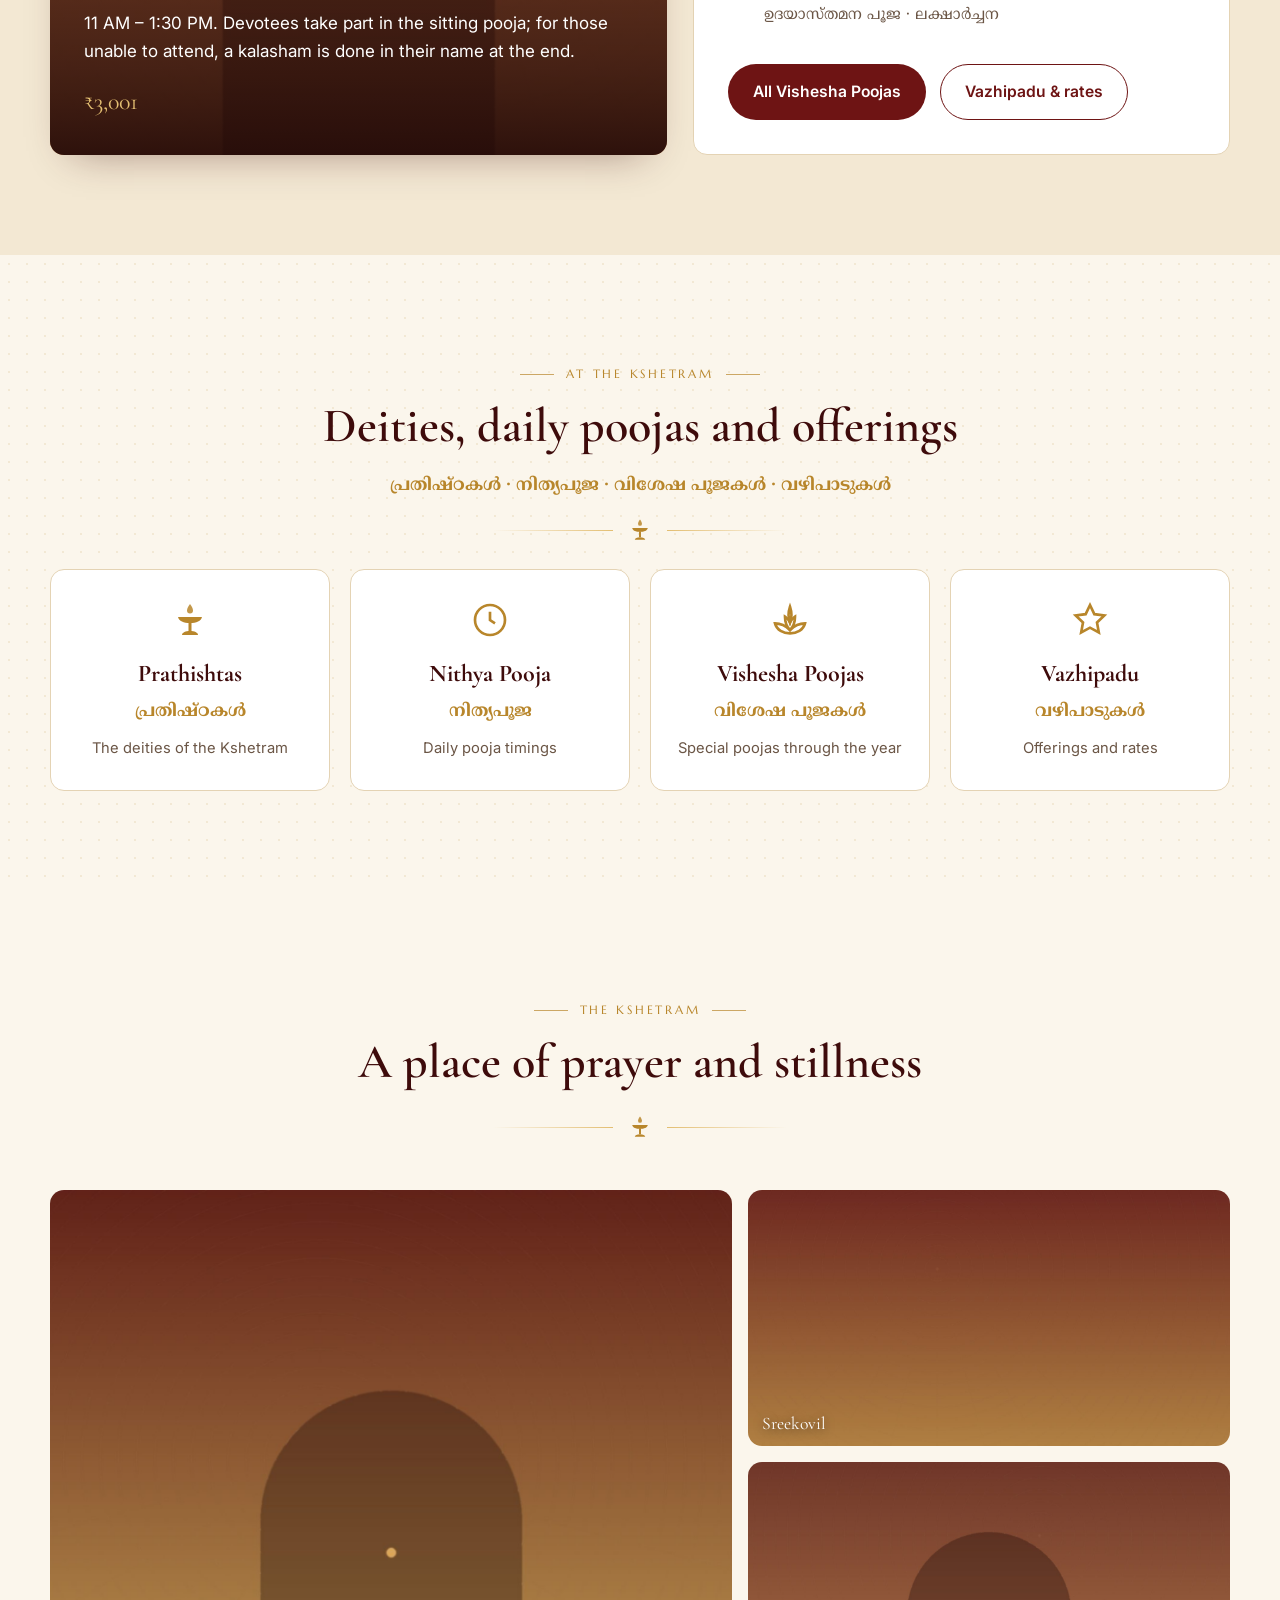
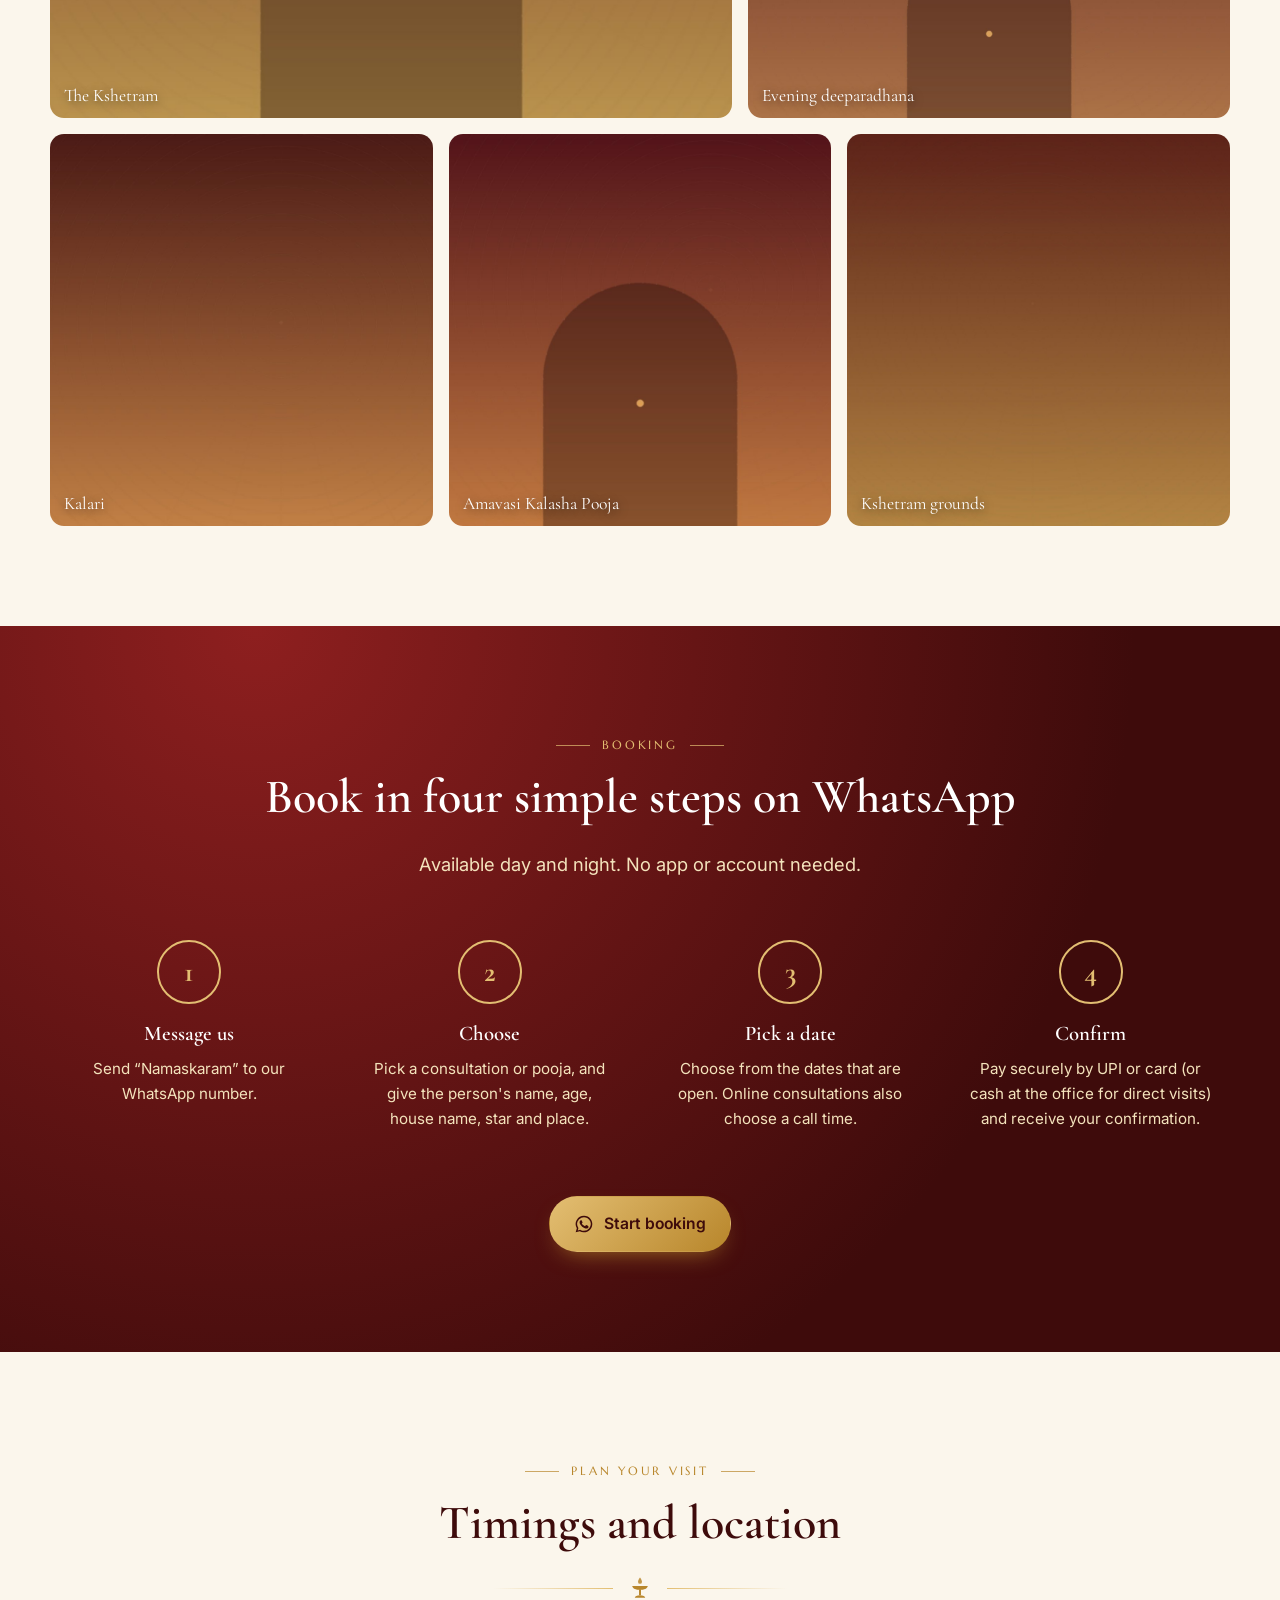
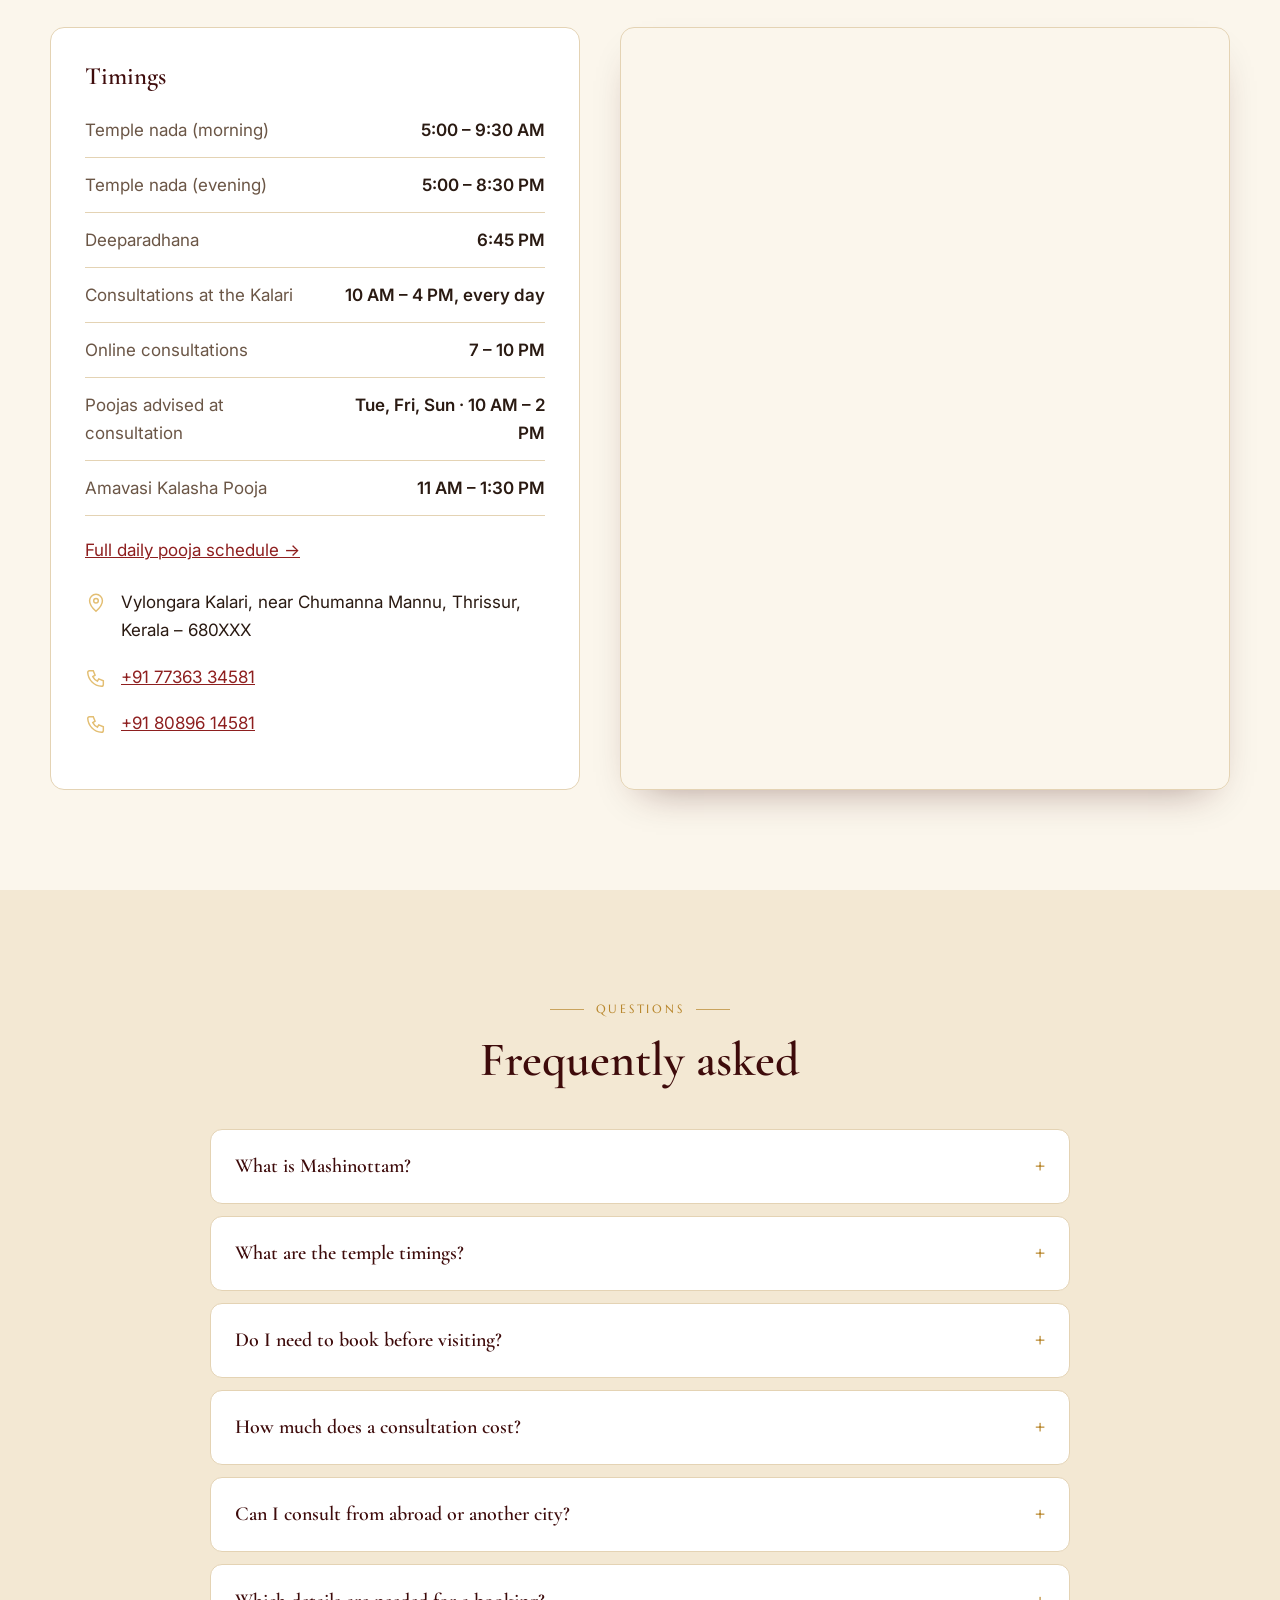
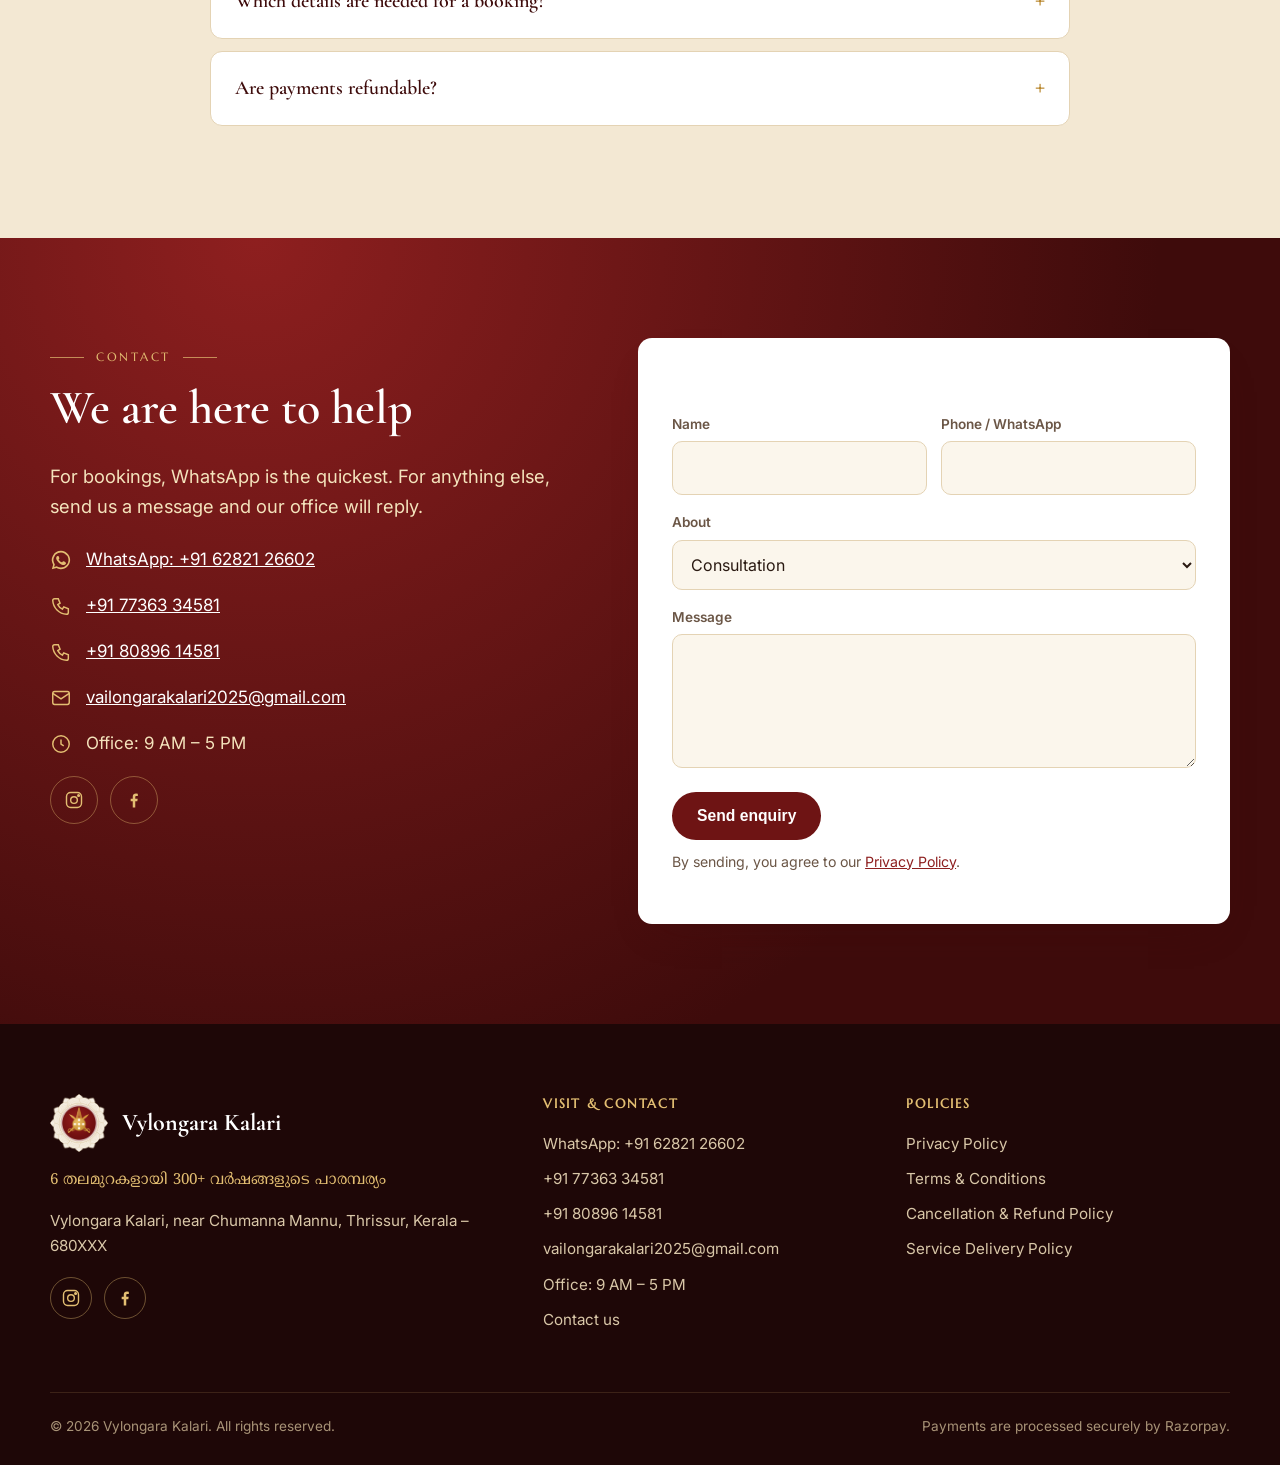
==== commit 11b38f87: "Acharyas" ====
--- a/index.html
+++ b/index.html
@@ -63,7 +63,7 @@
 
   <div class="stats">
     <div class="container">
-      <div class="stat"><strong>6</strong><span>Generations of Acharyas</span></div>
+      <div class="stat"><strong>6</strong><span>Generations of tradition</span></div>
       <div class="stat"><strong>300+</strong><span>Years of tradition</span></div>
       <div class="stat"><strong>Daily</strong><span>Consultations, no holidays</span></div>
       <div class="stat"><strong>Online</strong><span>Phone consultations, 7–10 PM</span></div>
@@ -78,7 +78,7 @@
           <span class="eyebrow">Our heritage</span>
           <h2>A living tradition, passed from Acharya to Acharya</h2>
           <!-- EDIT: replace with the Kalari's own history when received -->
-          <p>For more than three hundred years, the family at Vylongara Kalari has preserved the knowledge of Mashinottam and Jyothisham, handing it down through six generations of Acharyas.</p>
+          <p>For more than three hundred years, the family at Vylongara Kalari has preserved the knowledge of Mashinottam and Jyothisham, handing it down through six generations of one family. Today the fifth-generation Acharya leads the Kalari, and the sixth generation is learning beside her.</p>
           <p>What began as a family practice beside the Kshetram near Chumanna Mannu has become a place where devotees from across Kerala and beyond come for guidance, prayer and peace of mind.</p>
           <p class="quote">“Every generation receives the tradition as it was given, and keeps it as it was kept.”</p>
         </div>
@@ -86,39 +86,39 @@
       </div>
       <div class="center" style="margin-top:80px">
         <span class="eyebrow">The lineage</span>
-        <h2>Six generations of Acharyas</h2>
+        <h2>Six generations, one tradition</h2>
         <div class="divider"><svg viewBox="0 0 40 40" fill="currentColor" aria-hidden="true"><path d="M20 4c2.2 3 3 5 3 6.6A3 3 0 0 1 17 10.6C17 9 17.8 7 20 4z" opacity=".85"/><path d="M8 17h24c-1 4-5.5 6-12 6S9 21 8 17z"/><rect x="18.5" y="23" width="3" height="8"/><path d="M12 35c0-2.5 3.6-4 8-4s8 1.5 8 4z"/></svg></div>
       </div>
       <div class="lineage">
       <div class="gen reveal">
-        <div class="arch"><img src="/assets/img/lineage/generation-1.jpg" alt="Founding Acharya Acharya of Vylongara Kalari" loading="lazy"></div>
+        <div class="arch"><img src="/assets/img/lineage/generation-1.jpg" alt="Founding Acharya of Vylongara Kalari, first generation" loading="lazy"></div>
         <span class="num">First generation</span>
         <h4><!-- EDIT: Acharya's name -->Founding Acharya</h4>
       </div>
       <div class="gen reveal">
-        <div class="arch"><img src="/assets/img/lineage/generation-2.jpg" alt="Acharya Acharya of Vylongara Kalari" loading="lazy"></div>
+        <div class="arch"><img src="/assets/img/lineage/generation-2.jpg" alt="Acharya of Vylongara Kalari, second generation" loading="lazy"></div>
         <span class="num">Second generation</span>
         <h4><!-- EDIT: Acharya's name -->Acharya</h4>
       </div>
       <div class="gen reveal">
-        <div class="arch"><img src="/assets/img/lineage/generation-3.jpg" alt="Acharya Acharya of Vylongara Kalari" loading="lazy"></div>
+        <div class="arch"><img src="/assets/img/lineage/generation-3.jpg" alt="Acharya of Vylongara Kalari, third generation" loading="lazy"></div>
         <span class="num">Third generation</span>
         <h4><!-- EDIT: Acharya's name -->Acharya</h4>
       </div>
       <div class="gen reveal">
-        <div class="arch"><img src="/assets/img/lineage/generation-4.jpg" alt="Acharya Acharya of Vylongara Kalari" loading="lazy"></div>
+        <div class="arch"><img src="/assets/img/lineage/generation-4.jpg" alt="Acharya of Vylongara Kalari, fourth generation" loading="lazy"></div>
         <span class="num">Fourth generation</span>
         <h4><!-- EDIT: Acharya's name -->Acharya</h4>
       </div>
-      <div class="gen reveal">
-        <div class="arch"><img src="/assets/img/lineage/generation-5.jpg" alt="Acharya Acharya of Vylongara Kalari" loading="lazy"></div>
+      <div class="gen current reveal">
+        <div class="arch"><img src="/assets/img/lineage/generation-5.jpg" alt="Present Acharya of Vylongara Kalari, fifth generation" loading="lazy"></div>
         <span class="num">Fifth generation</span>
-        <h4><!-- EDIT: Acharya's name -->Acharya</h4>
-      </div>
-      <div class="gen current reveal">
-        <div class="arch"><img src="/assets/img/lineage/generation-6.jpg" alt="Present Acharya Acharya of Vylongara Kalari" loading="lazy"></div>
+        <h4><!-- EDIT: Acharya's name -->Present Acharya</h4>
+      </div>
+      <div class="gen next reveal">
+        <div class="arch"><div class="emblem" role="img" aria-label="A lit lamp for the next generation"><svg viewBox="0 0 40 40" fill="currentColor" aria-hidden="true"><path d="M20 4c2.2 3 3 5 3 6.6A3 3 0 0 1 17 10.6C17 9 17.8 7 20 4z" opacity=".85"/><path d="M8 17h24c-1 4-5.5 6-12 6S9 21 8 17z"/><rect x="18.5" y="23" width="3" height="8"/><path d="M12 35c0-2.5 3.6-4 8-4s8 1.5 8 4z"/></svg></div></div>
         <span class="num">Sixth generation</span>
-        <h4><!-- EDIT: Acharya's name -->Present Acharya</h4>
+        <h4>Learning the tradition</h4>
       </div>
       </div>
     </div>
@@ -129,14 +129,15 @@
     <div class="container acharya">
       <div class="acharya-frame reveal">
         <!-- Replace /assets/img/acharya-main.jpg with a portrait of the present Acharya (1000×1300, portrait) -->
-        <div class="arch"><img src="/assets/img/acharya-main.jpg" alt="The present Acharya of Vylongara Kalari" loading="lazy"></div>
+        <div class="arch"><img src="/assets/img/acharya-main.jpg" alt="The present Acharya of Vylongara Kalari, fifth generation" loading="lazy"></div>
       </div>
       <div class="reveal">
         <span class="eyebrow" style="color:var(--gold-soft)">The present Acharya</span>
         <h2><!-- EDIT: name -->Acharya of Vylongara Kalari</h2>
-        <p class="role">Sixth generation · Mashinottam &amp; Jyothisham</p>
+        <p class="role">Fifth generation · Mashinottam &amp; Jyothisham</p>
         <!-- EDIT: replace with the Acharya's own introduction -->
-        <p class="lead">The present Acharya carries forward the family's practice as the sixth generation, guiding devotees through Mashinottam and Jyothisham every day at the Kalari.</p>
+        <p class="lead">The present Acharya carries forward the family's practice as the fifth generation, guiding devotees through Mashinottam and Jyothisham every day at the Kalari.</p>
+        <p>The sixth generation of the family is now learning the tradition under her guidance, so that it continues as it has for more than three hundred years.</p>
         <p>Devotees are received with patience and care. Each consultation is unhurried: some take a few minutes, others much longer, as each person's situation requires.</p>
         <a class="btn btn-gold" href="https://wa.me/916282126602?text=Namaskaram" target="_blank" rel="noopener" style="margin-top:12px"><svg viewBox="0 0 24 24" fill="currentColor" aria-hidden="true"><path d="M12 2a10 10 0 0 0-8.6 15.1L2 22l5-1.3A10 10 0 1 0 12 2Zm0 18.2a8.2 8.2 0 0 1-4.2-1.1l-.3-.2-3 .8.8-2.9-.2-.3A8.2 8.2 0 1 1 12 20.2Zm4.5-6.1c-.2-.1-1.5-.7-1.7-.8s-.4-.1-.6.1-.7.8-.8 1-.3.2-.5.1a6.7 6.7 0 0 1-2-1.2 7.5 7.5 0 0 1-1.4-1.7c-.1-.2 0-.4.1-.5l.4-.4.2-.4v-.4l-.8-1.9c-.2-.5-.4-.4-.6-.4h-.5a1 1 0 0 0-.7.3 3 3 0 0 0-.9 2.2 5.2 5.2 0 0 0 1.1 2.7 11.8 11.8 0 0 0 4.5 4c1.7.7 2.3.8 3.2.6a2.7 2.7 0 0 0 1.8-1.2 2.2 2.2 0 0 0 .1-1.2c0-.1-.2-.2-.4-.3Z"/></svg> Book a consultation</a>
       </div>
@@ -307,7 +308,7 @@
         <h2>Frequently asked</h2>
       </div>
       <div class="faq">
-      <details><summary>What is Mashinottam?</summary><p>Mashinottam is a traditional Kerala practice of seeking guidance through observation of mashi (sacred ink). At Vylongara Kalari it has been practised by the same family for six generations.</p></details>
+      <details><summary>What is Mashinottam?</summary><p>Mashinottam is a traditional Kerala practice of seeking guidance through observation of mashi (sacred ink). At Vylongara Kalari it has been practised by the same family for six generations. The present Acharya is of the fifth generation, and the sixth is learning the tradition under her guidance.</p></details>
       <details><summary>What are the temple timings?</summary><p>The nada opens 5:00 – 9:30 AM and 5:00 – 8:30 PM. Deeparadhana is at 6:45 PM. See the Nithya Pooja page for the full daily schedule.</p></details>
       <details><summary>Do I need to book before visiting?</summary><p>Yes. Please book on WhatsApp at least 2 days ahead. On your booked date you may come any time between 10 AM and 4 PM; devotees are seen in order of arrival.</p></details>
       <details><summary>How much does a consultation cost?</summary><p>There is no fixed fee for a direct consultation. A ₹101 booking token confirms your visit, and you may offer any dakshina you wish on the day. Online phone consultations are ₹1,001.</p></details>
--- a/assets/css/style.css
+++ b/assets/css/style.css
@@ -118,6 +118,10 @@
 .gen .num { display: inline-block; margin-top: 14px; font-family: var(--display); font-size: .74rem; letter-spacing: .18em; text-transform: uppercase; color: var(--gold); }
 .gen h4 { font-family: var(--serif); font-size: 1.15rem; margin: 4px 0 0; color: var(--maroon-deep); }
 .gen.current .arch { border-color: var(--gold); border-width: 4px; }
+.gen.next .arch { border-style: dashed; box-shadow: none; background: radial-gradient(circle at 50% 45%, #7a2a1c 0%, var(--maroon-deep) 70%); }
+.gen.next .emblem { aspect-ratio: 3/4; display: grid; place-items: center; color: var(--gold-soft); }
+.gen.next .emblem svg { width: 42%; height: auto; filter: drop-shadow(0 0 18px rgba(232,190,110,.45)); }
+.gen.next h4 { font-style: italic; color: var(--ink); opacity: .75; }
 
 /* ---------- acharya feature ---------- */
 .acharya { display: grid; grid-template-columns: .9fr 1.1fr; gap: 70px; align-items: center; }
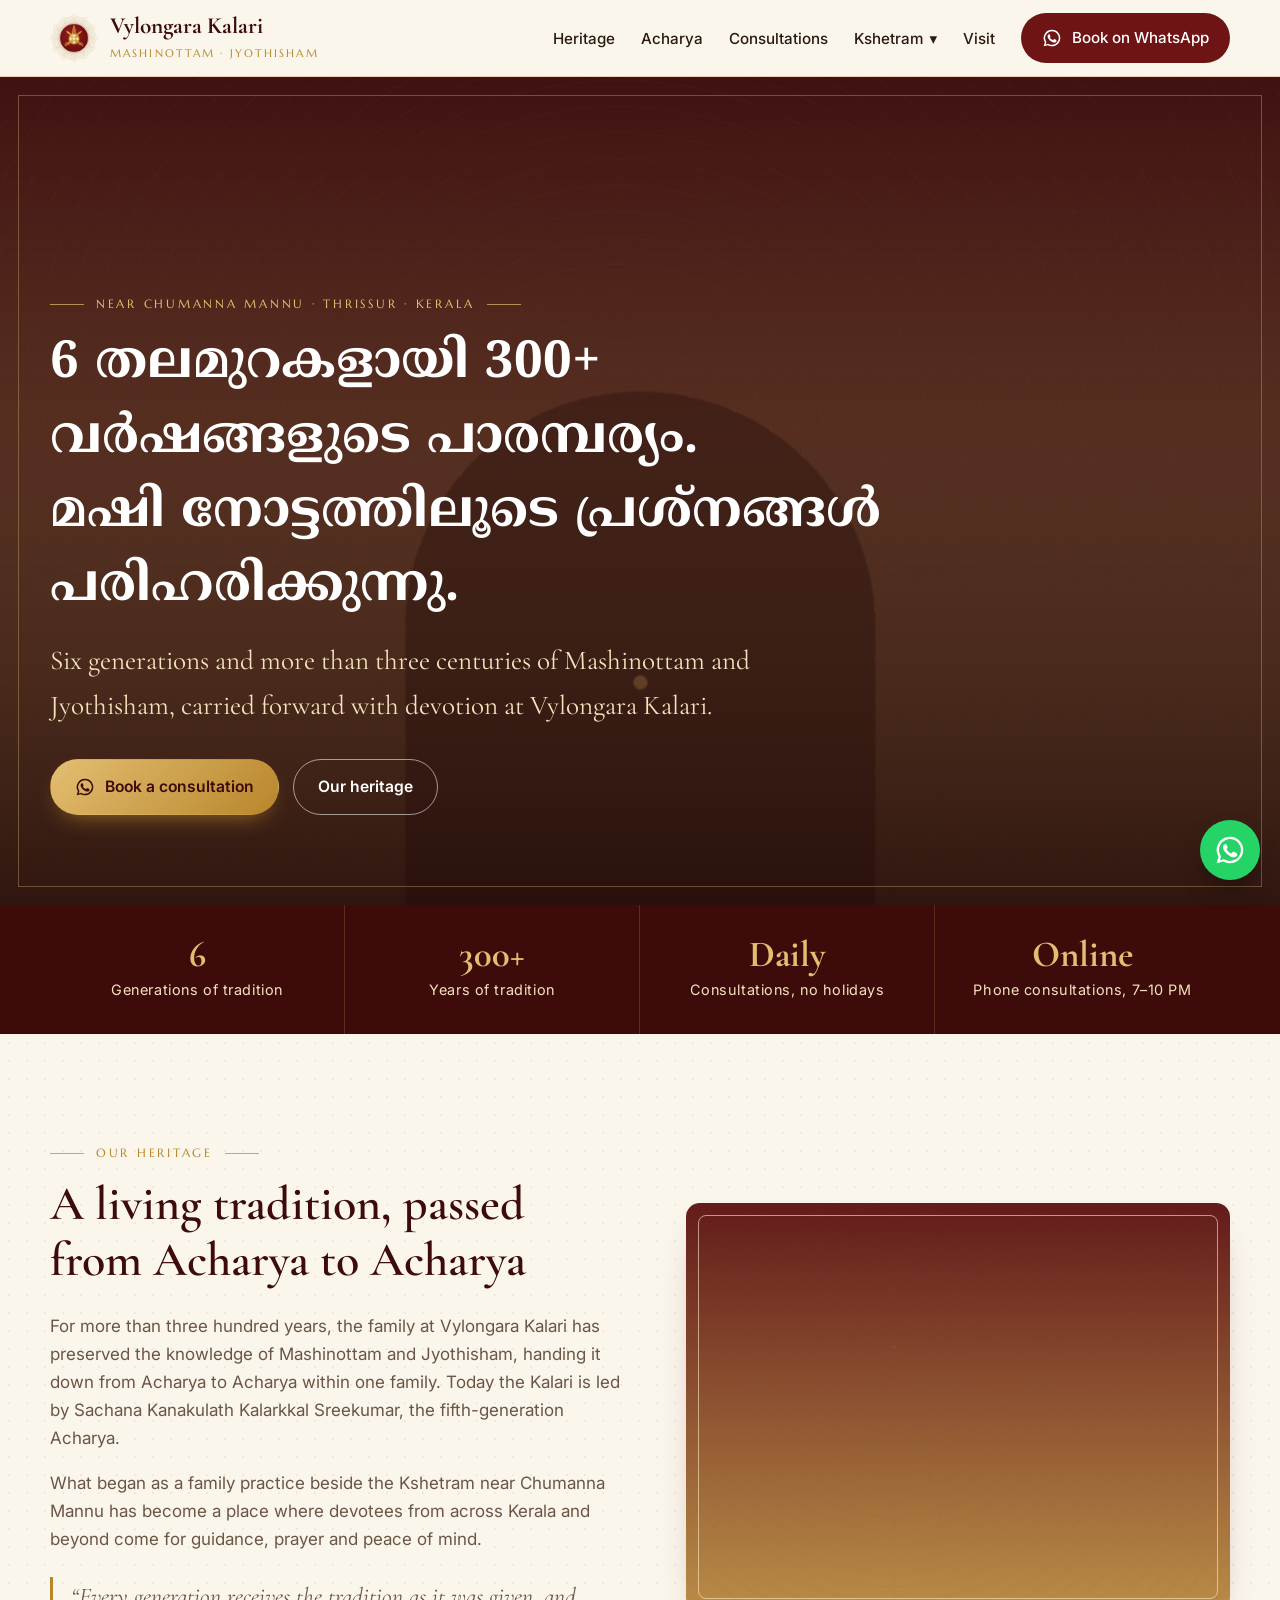
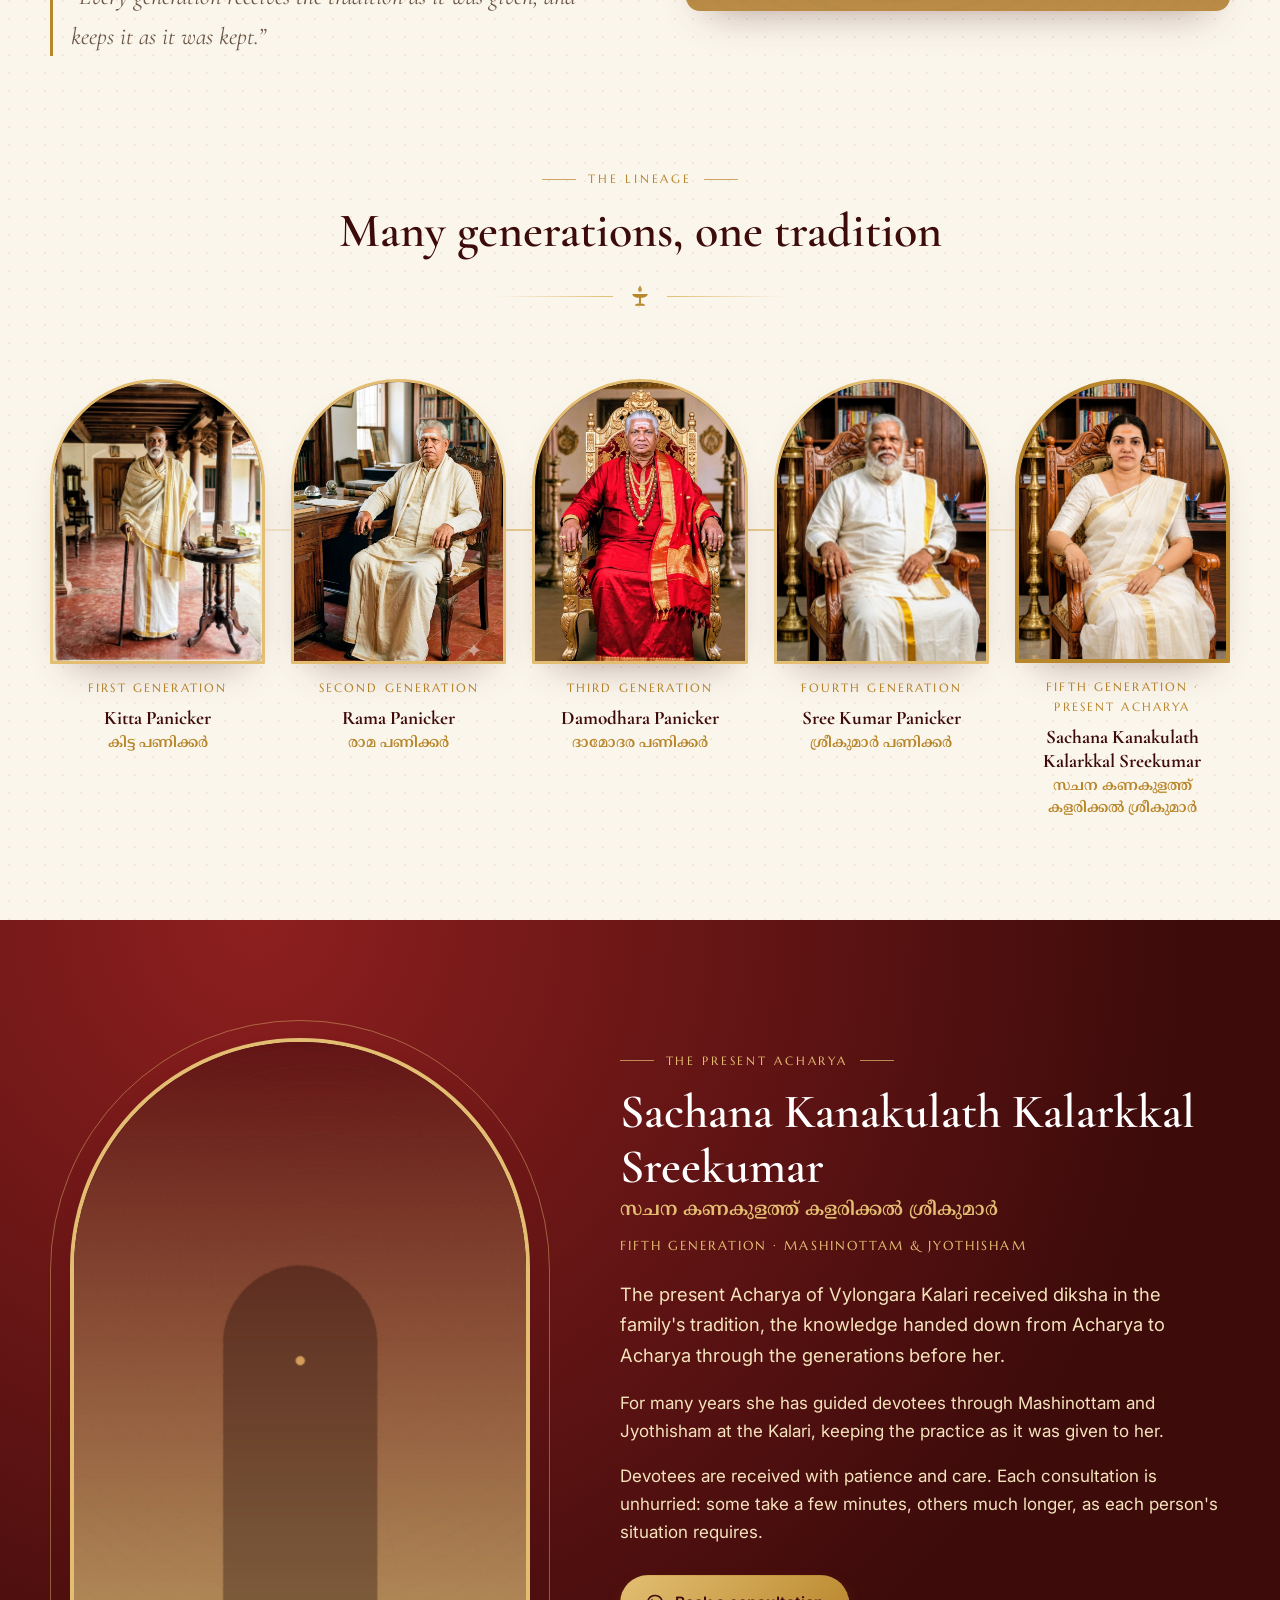
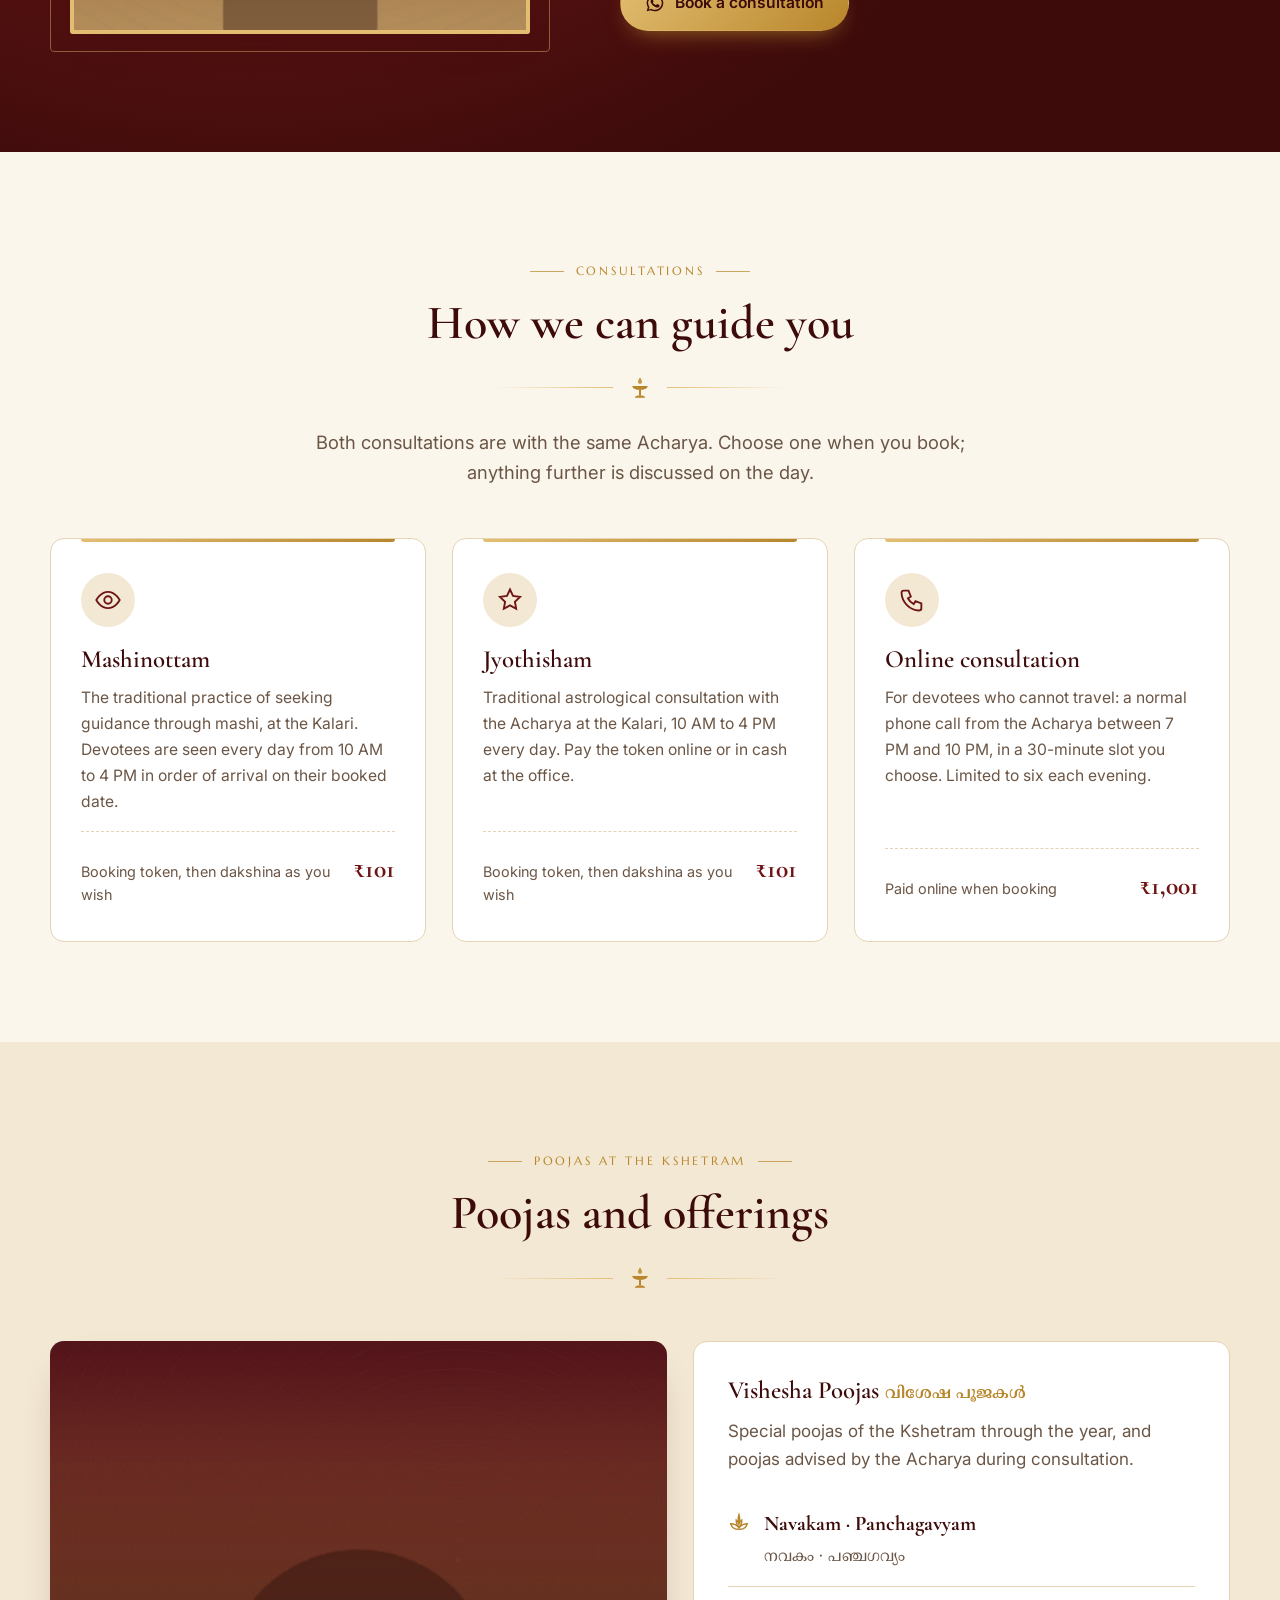
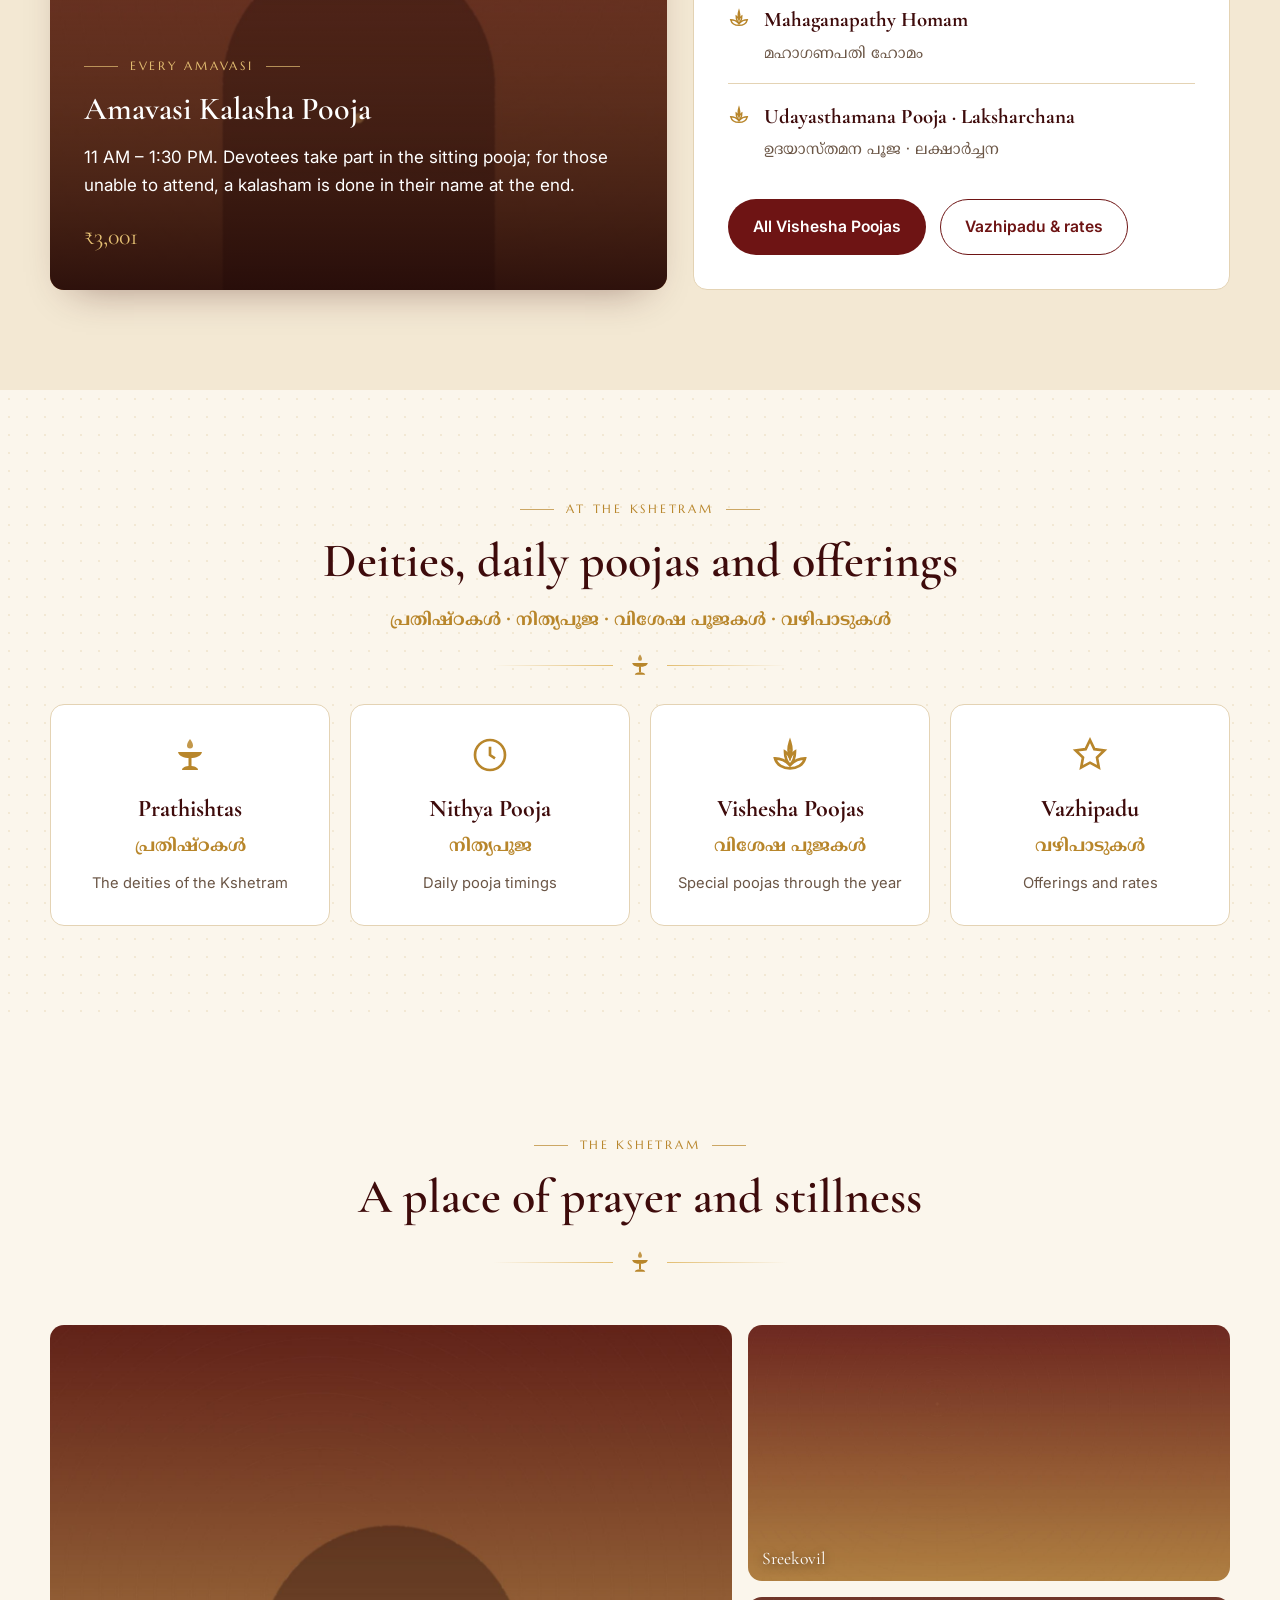
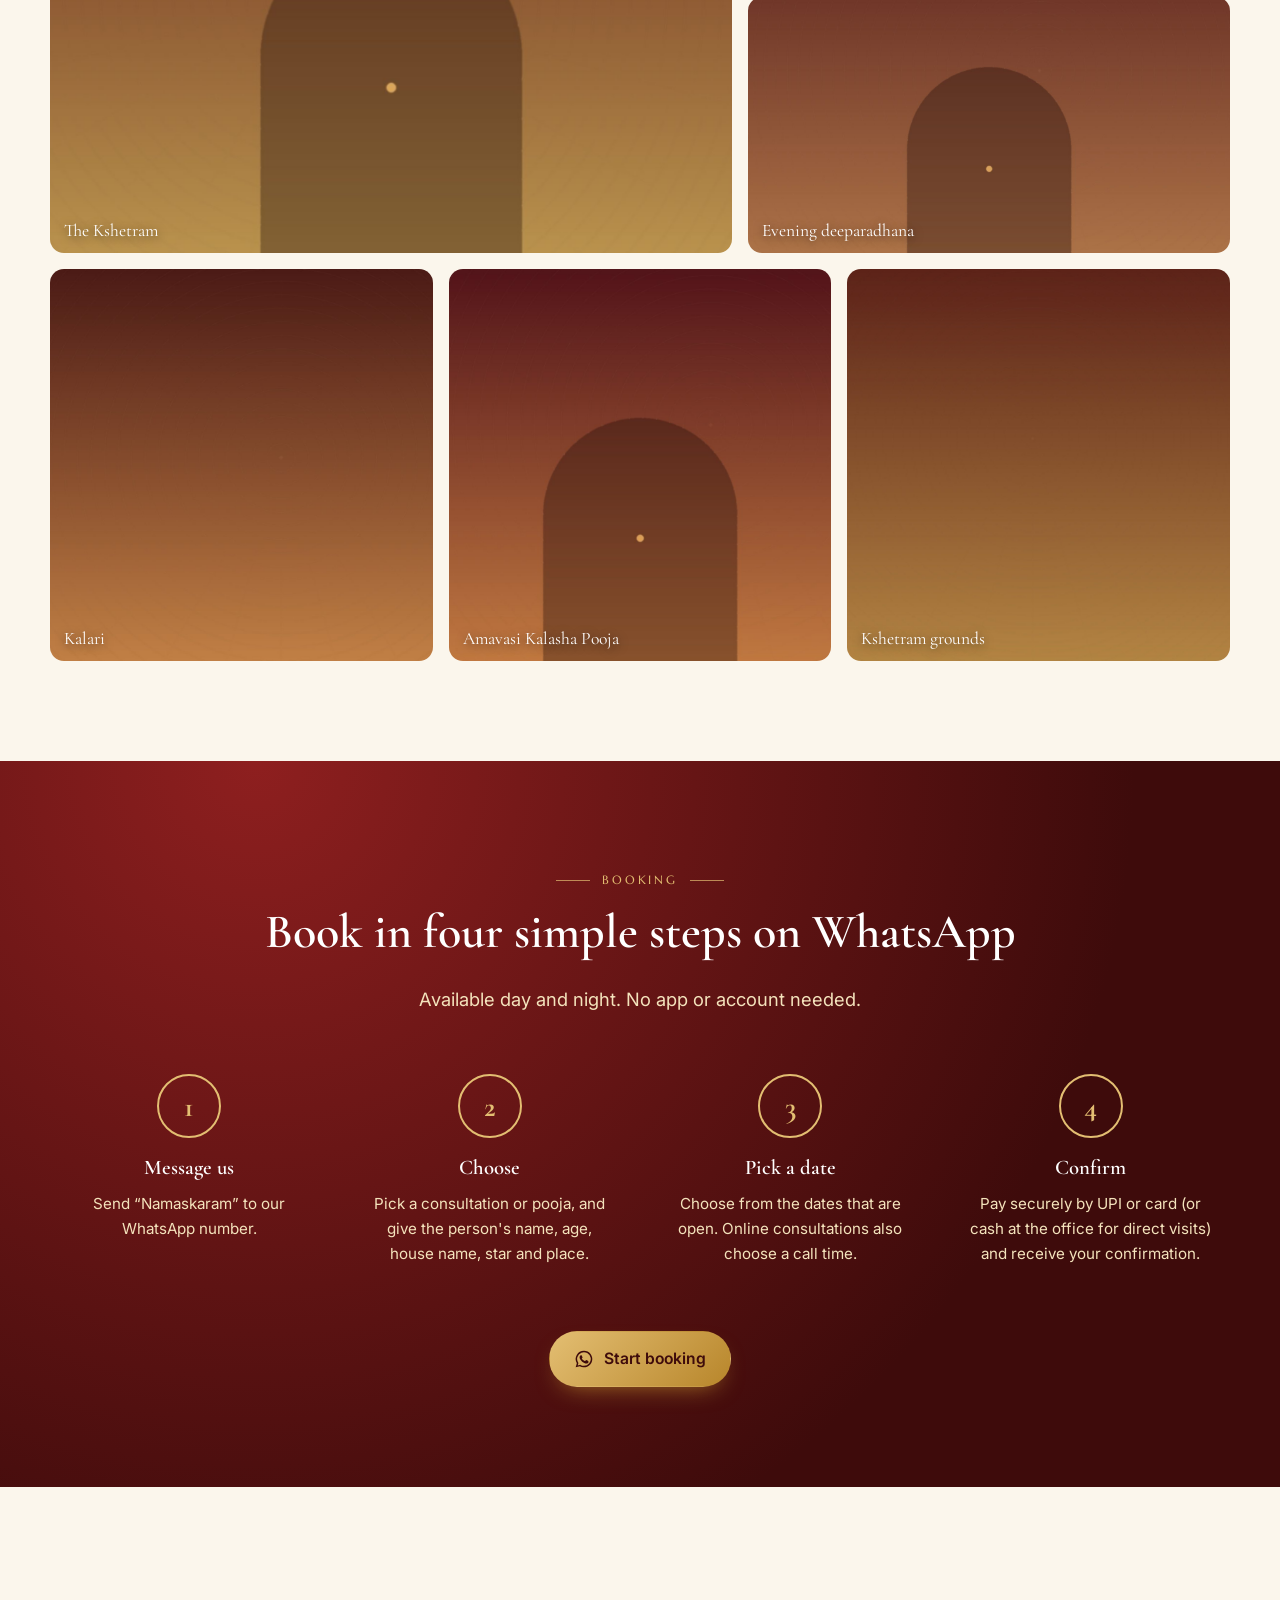
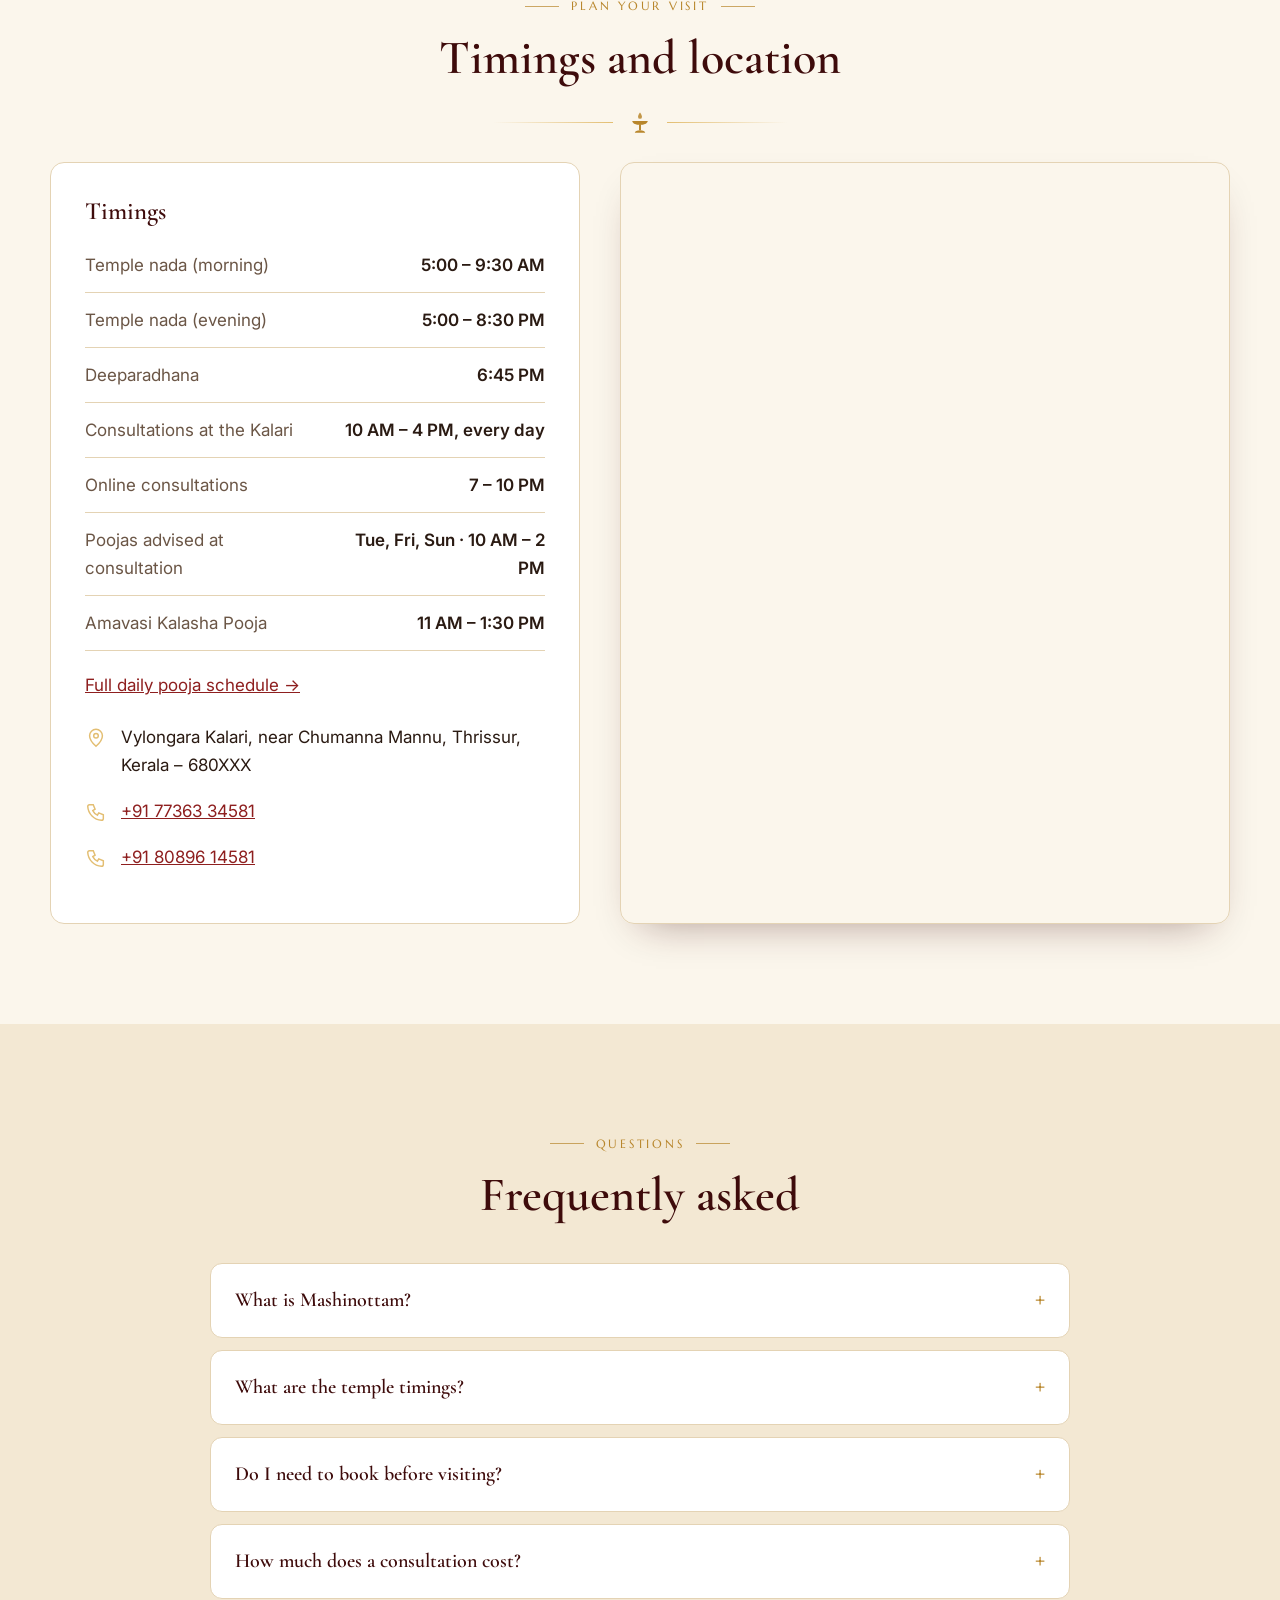
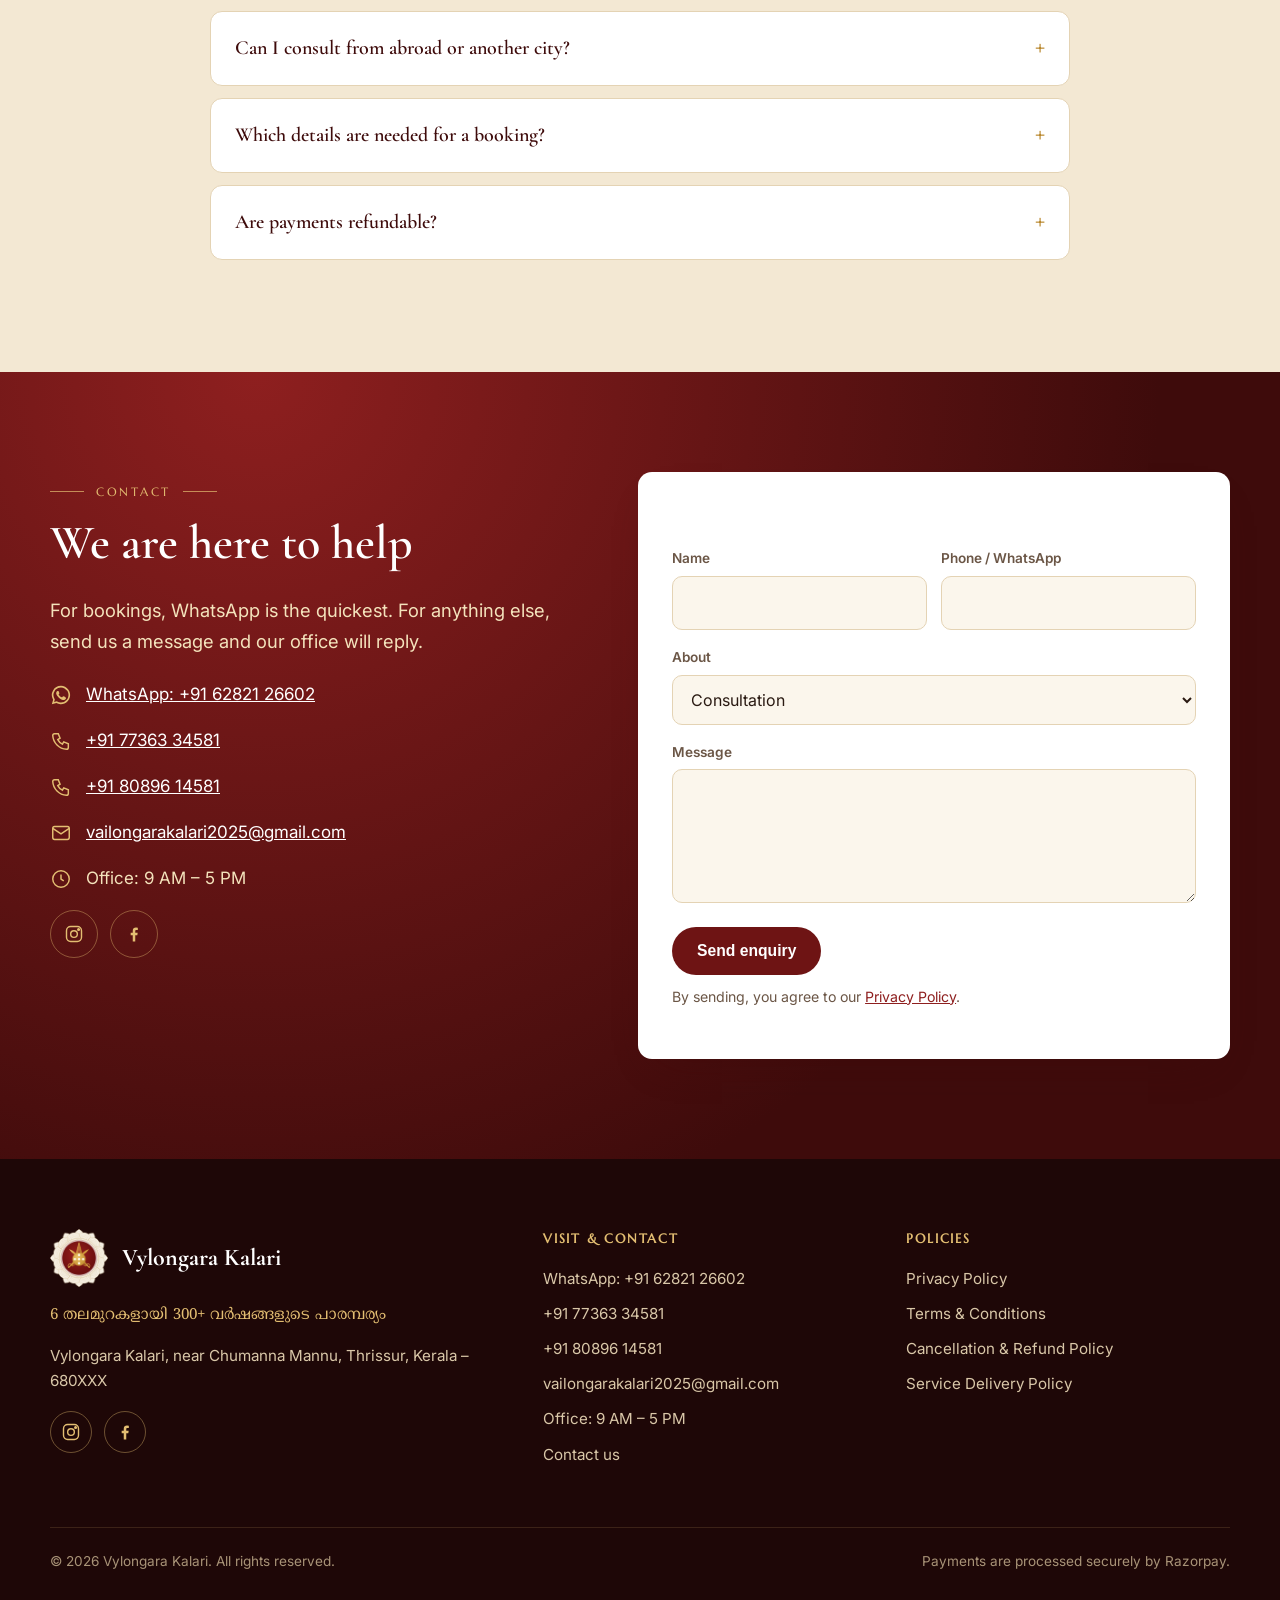
==== commit 16882cf3: "Acharya Names" ====
--- a/index.html
+++ b/index.html
@@ -78,7 +78,7 @@
           <span class="eyebrow">Our heritage</span>
           <h2>A living tradition, passed from Acharya to Acharya</h2>
           <!-- EDIT: replace with the Kalari's own history when received -->
-          <p>For more than three hundred years, the family at Vylongara Kalari has preserved the knowledge of Mashinottam and Jyothisham, handing it down through six generations of one family. Today the fifth-generation Acharya leads the Kalari, and the sixth generation is learning beside her.</p>
+          <p>For more than three hundred years, the family at Vylongara Kalari has preserved the knowledge of Mashinottam and Jyothisham, handing it down from Acharya to Acharya within one family. Today the Kalari is led by Sachana Kanakulath Kalarkkal Sreekumar, the fifth-generation Acharya.</p>
           <p>What began as a family practice beside the Kshetram near Chumanna Mannu has become a place where devotees from across Kerala and beyond come for guidance, prayer and peace of mind.</p>
           <p class="quote">“Every generation receives the tradition as it was given, and keeps it as it was kept.”</p>
         </div>
@@ -86,39 +86,39 @@
       </div>
       <div class="center" style="margin-top:80px">
         <span class="eyebrow">The lineage</span>
-        <h2>Six generations, one tradition</h2>
+        <h2>Many generations, one tradition</h2>
         <div class="divider"><svg viewBox="0 0 40 40" fill="currentColor" aria-hidden="true"><path d="M20 4c2.2 3 3 5 3 6.6A3 3 0 0 1 17 10.6C17 9 17.8 7 20 4z" opacity=".85"/><path d="M8 17h24c-1 4-5.5 6-12 6S9 21 8 17z"/><rect x="18.5" y="23" width="3" height="8"/><path d="M12 35c0-2.5 3.6-4 8-4s8 1.5 8 4z"/></svg></div>
       </div>
       <div class="lineage">
       <div class="gen reveal">
-        <div class="arch"><img src="/assets/img/lineage/generation-1.jpg" alt="Founding Acharya of Vylongara Kalari, first generation" loading="lazy"></div>
+        <div class="arch"><img src="/assets/img/lineage/generation-1.jpg" alt="Kitta Panicker, first generation Acharya of Vylongara Kalari" loading="lazy"></div>
         <span class="num">First generation</span>
-        <h4><!-- EDIT: Acharya's name -->Founding Acharya</h4>
+        <h4>Kitta Panicker</h4>
+        <p class="ml">കിട്ട പണിക്കർ</p>
       </div>
       <div class="gen reveal">
-        <div class="arch"><img src="/assets/img/lineage/generation-2.jpg" alt="Acharya of Vylongara Kalari, second generation" loading="lazy"></div>
+        <div class="arch"><img src="/assets/img/lineage/generation-2.jpg" alt="Rama Panicker, second generation Acharya of Vylongara Kalari" loading="lazy"></div>
         <span class="num">Second generation</span>
-        <h4><!-- EDIT: Acharya's name -->Acharya</h4>
+        <h4>Rama Panicker</h4>
+        <p class="ml">രാമ പണിക്കർ</p>
       </div>
       <div class="gen reveal">
-        <div class="arch"><img src="/assets/img/lineage/generation-3.jpg" alt="Acharya of Vylongara Kalari, third generation" loading="lazy"></div>
+        <div class="arch"><img src="/assets/img/lineage/generation-3.jpg" alt="Damodhara Panicker, third generation Acharya of Vylongara Kalari" loading="lazy"></div>
         <span class="num">Third generation</span>
-        <h4><!-- EDIT: Acharya's name -->Acharya</h4>
+        <h4>Damodhara Panicker</h4>
+        <p class="ml">ദാമോദര പണിക്കർ</p>
       </div>
       <div class="gen reveal">
-        <div class="arch"><img src="/assets/img/lineage/generation-4.jpg" alt="Acharya of Vylongara Kalari, fourth generation" loading="lazy"></div>
+        <div class="arch"><img src="/assets/img/lineage/generation-4.jpg" alt="Sree Kumar Panicker, fourth generation Acharya of Vylongara Kalari" loading="lazy"></div>
         <span class="num">Fourth generation</span>
-        <h4><!-- EDIT: Acharya's name -->Acharya</h4>
+        <h4>Sree Kumar Panicker</h4>
+        <p class="ml">ശ്രീകുമാർ പണിക്കർ</p>
       </div>
       <div class="gen current reveal">
-        <div class="arch"><img src="/assets/img/lineage/generation-5.jpg" alt="Present Acharya of Vylongara Kalari, fifth generation" loading="lazy"></div>
-        <span class="num">Fifth generation</span>
-        <h4><!-- EDIT: Acharya's name -->Present Acharya</h4>
-      </div>
-      <div class="gen next reveal">
-        <div class="arch"><div class="emblem" role="img" aria-label="A lit lamp for the next generation"><svg viewBox="0 0 40 40" fill="currentColor" aria-hidden="true"><path d="M20 4c2.2 3 3 5 3 6.6A3 3 0 0 1 17 10.6C17 9 17.8 7 20 4z" opacity=".85"/><path d="M8 17h24c-1 4-5.5 6-12 6S9 21 8 17z"/><rect x="18.5" y="23" width="3" height="8"/><path d="M12 35c0-2.5 3.6-4 8-4s8 1.5 8 4z"/></svg></div></div>
-        <span class="num">Sixth generation</span>
-        <h4>Learning the tradition</h4>
+        <div class="arch"><img src="/assets/img/lineage/generation-5.jpg" alt="Sachana Kanakulath Kalarkkal Sreekumar, fifth generation Acharya of Vylongara Kalari" loading="lazy"></div>
+        <span class="num">Fifth generation · Present Acharya</span>
+        <h4>Sachana Kanakulath Kalarkkal Sreekumar</h4>
+        <p class="ml">സചന കണകുളത്ത് കളരിക്കൽ ശ്രീകുമാർ</p>
       </div>
       </div>
     </div>
@@ -129,15 +129,15 @@
     <div class="container acharya">
       <div class="acharya-frame reveal">
         <!-- Replace /assets/img/acharya-main.jpg with a portrait of the present Acharya (1000×1300, portrait) -->
-        <div class="arch"><img src="/assets/img/acharya-main.jpg" alt="The present Acharya of Vylongara Kalari, fifth generation" loading="lazy"></div>
+        <div class="arch"><img src="/assets/img/acharya-main.jpg" alt="Sachana Kanakulath Kalarkkal Sreekumar, present Acharya of Vylongara Kalari" loading="lazy"></div>
       </div>
       <div class="reveal">
         <span class="eyebrow" style="color:var(--gold-soft)">The present Acharya</span>
-        <h2><!-- EDIT: name -->Acharya of Vylongara Kalari</h2>
+        <h2>Sachana Kanakulath Kalarkkal Sreekumar</h2>
+        <p class="ml acharya-ml">സചന കണകുളത്ത് കളരിക്കൽ ശ്രീകുമാർ</p>
         <p class="role">Fifth generation · Mashinottam &amp; Jyothisham</p>
-        <!-- EDIT: replace with the Acharya's own introduction -->
-        <p class="lead">The present Acharya carries forward the family's practice as the fifth generation, guiding devotees through Mashinottam and Jyothisham every day at the Kalari.</p>
-        <p>The sixth generation of the family is now learning the tradition under her guidance, so that it continues as it has for more than three hundred years.</p>
+        <p class="lead">The present Acharya of Vylongara Kalari received diksha in the family's tradition, the knowledge handed down from Acharya to Acharya through the generations before her.</p>
+        <p>For many years she has guided devotees through Mashinottam and Jyothisham at the Kalari, keeping the practice as it was given to her.</p>
         <p>Devotees are received with patience and care. Each consultation is unhurried: some take a few minutes, others much longer, as each person's situation requires.</p>
         <a class="btn btn-gold" href="https://wa.me/916282126602?text=Namaskaram" target="_blank" rel="noopener" style="margin-top:12px"><svg viewBox="0 0 24 24" fill="currentColor" aria-hidden="true"><path d="M12 2a10 10 0 0 0-8.6 15.1L2 22l5-1.3A10 10 0 1 0 12 2Zm0 18.2a8.2 8.2 0 0 1-4.2-1.1l-.3-.2-3 .8.8-2.9-.2-.3A8.2 8.2 0 1 1 12 20.2Zm4.5-6.1c-.2-.1-1.5-.7-1.7-.8s-.4-.1-.6.1-.7.8-.8 1-.3.2-.5.1a6.7 6.7 0 0 1-2-1.2 7.5 7.5 0 0 1-1.4-1.7c-.1-.2 0-.4.1-.5l.4-.4.2-.4v-.4l-.8-1.9c-.2-.5-.4-.4-.6-.4h-.5a1 1 0 0 0-.7.3 3 3 0 0 0-.9 2.2 5.2 5.2 0 0 0 1.1 2.7 11.8 11.8 0 0 0 4.5 4c1.7.7 2.3.8 3.2.6a2.7 2.7 0 0 0 1.8-1.2 2.2 2.2 0 0 0 .1-1.2c0-.1-.2-.2-.4-.3Z"/></svg> Book a consultation</a>
       </div>
@@ -308,7 +308,7 @@
         <h2>Frequently asked</h2>
       </div>
       <div class="faq">
-      <details><summary>What is Mashinottam?</summary><p>Mashinottam is a traditional Kerala practice of seeking guidance through observation of mashi (sacred ink). At Vylongara Kalari it has been practised by the same family for six generations. The present Acharya is of the fifth generation, and the sixth is learning the tradition under her guidance.</p></details>
+      <details><summary>What is Mashinottam?</summary><p>Mashinottam is a traditional Kerala practice of seeking guidance through observation of mashi (sacred ink). At Vylongara Kalari it has been practised by the same family for six generations.</p></details>
       <details><summary>What are the temple timings?</summary><p>The nada opens 5:00 – 9:30 AM and 5:00 – 8:30 PM. Deeparadhana is at 6:45 PM. See the Nithya Pooja page for the full daily schedule.</p></details>
       <details><summary>Do I need to book before visiting?</summary><p>Yes. Please book on WhatsApp at least 2 days ahead. On your booked date you may come any time between 10 AM and 4 PM; devotees are seen in order of arrival.</p></details>
       <details><summary>How much does a consultation cost?</summary><p>There is no fixed fee for a direct consultation. A ₹101 booking token confirms your visit, and you may offer any dakshina you wish on the day. Online phone consultations are ₹1,001.</p></details>
--- a/assets/css/style.css
+++ b/assets/css/style.css
@@ -110,18 +110,17 @@
 .wide-img img { width: 100%; aspect-ratio: 4/3; object-fit: cover; }
 .wide-img::after { content: ''; position: absolute; inset: 12px; border: 1px solid rgba(255, 236, 196, .6); border-radius: 8px; pointer-events: none; }
 
-.lineage { margin-top: 70px; display: grid; grid-template-columns: repeat(6, 1fr); gap: 22px; position: relative; }
+.lineage { margin-top: 70px; display: flex; flex-wrap: wrap; justify-content: center; gap: 26px; position: relative; }
+.lineage .gen { flex: 0 1 calc((100% - 4 * 26px) / 5); }
 .lineage::before { content: ''; position: absolute; left: 6%; right: 6%; top: 34%; height: 2px; background: linear-gradient(90deg, transparent, var(--gold-soft), transparent); z-index: 0; }
 .gen { position: relative; z-index: 1; text-align: center; }
 .arch { position: relative; border-radius: 999px 999px 12px 12px; overflow: hidden; border: 3px solid var(--gold-soft); box-shadow: var(--shadow); background: var(--maroon-deep); }
 .arch img { width: 100%; aspect-ratio: 3/4; object-fit: cover; }
 .gen .num { display: inline-block; margin-top: 14px; font-family: var(--display); font-size: .74rem; letter-spacing: .18em; text-transform: uppercase; color: var(--gold); }
-.gen h4 { font-family: var(--serif); font-size: 1.15rem; margin: 4px 0 0; color: var(--maroon-deep); }
+.gen h4 { font-family: var(--serif); font-size: 1.2rem; line-height: 1.25; margin: 6px 0 0; color: var(--maroon-deep); }
+.gen .ml { margin: 4px 0 0; font-size: .9rem; line-height: 1.5; color: var(--gold); font-weight: 600; }
+.acharya-ml { margin: -4px 0 10px; font-size: 1.15rem; color: var(--gold-soft); font-weight: 600; }
 .gen.current .arch { border-color: var(--gold); border-width: 4px; }
-.gen.next .arch { border-style: dashed; box-shadow: none; background: radial-gradient(circle at 50% 45%, #7a2a1c 0%, var(--maroon-deep) 70%); }
-.gen.next .emblem { aspect-ratio: 3/4; display: grid; place-items: center; color: var(--gold-soft); }
-.gen.next .emblem svg { width: 42%; height: auto; filter: drop-shadow(0 0 18px rgba(232,190,110,.45)); }
-.gen.next h4 { font-style: italic; color: var(--ink); opacity: .75; }
 
 /* ---------- acharya feature ---------- */
 .acharya { display: grid; grid-template-columns: .9fr 1.1fr; gap: 70px; align-items: center; }
@@ -259,7 +258,7 @@
 
 /* ---------- responsive ---------- */
 @media (max-width: 1024px) {
-  .lineage { grid-template-columns: repeat(3, 1fr); }
+  .lineage .gen { flex-basis: calc((100% - 2 * 26px) / 3); }
   .lineage::before { display: none; }
   .steps { grid-template-columns: repeat(2, 1fr); }
 }
@@ -284,7 +283,8 @@
   .form .row { grid-template-columns: 1fr; gap: 0; }
 }
 @media (max-width: 560px) {
-  .lineage { grid-template-columns: repeat(2, 1fr); gap: 18px; }
+  .lineage { gap: 18px; }
+  .lineage .gen { flex-basis: calc((100% - 18px) / 2); }
   .steps { grid-template-columns: 1fr; }
   .brand-name { font-size: 1.2rem; }
   .brand img { width: 40px; height: 40px; }
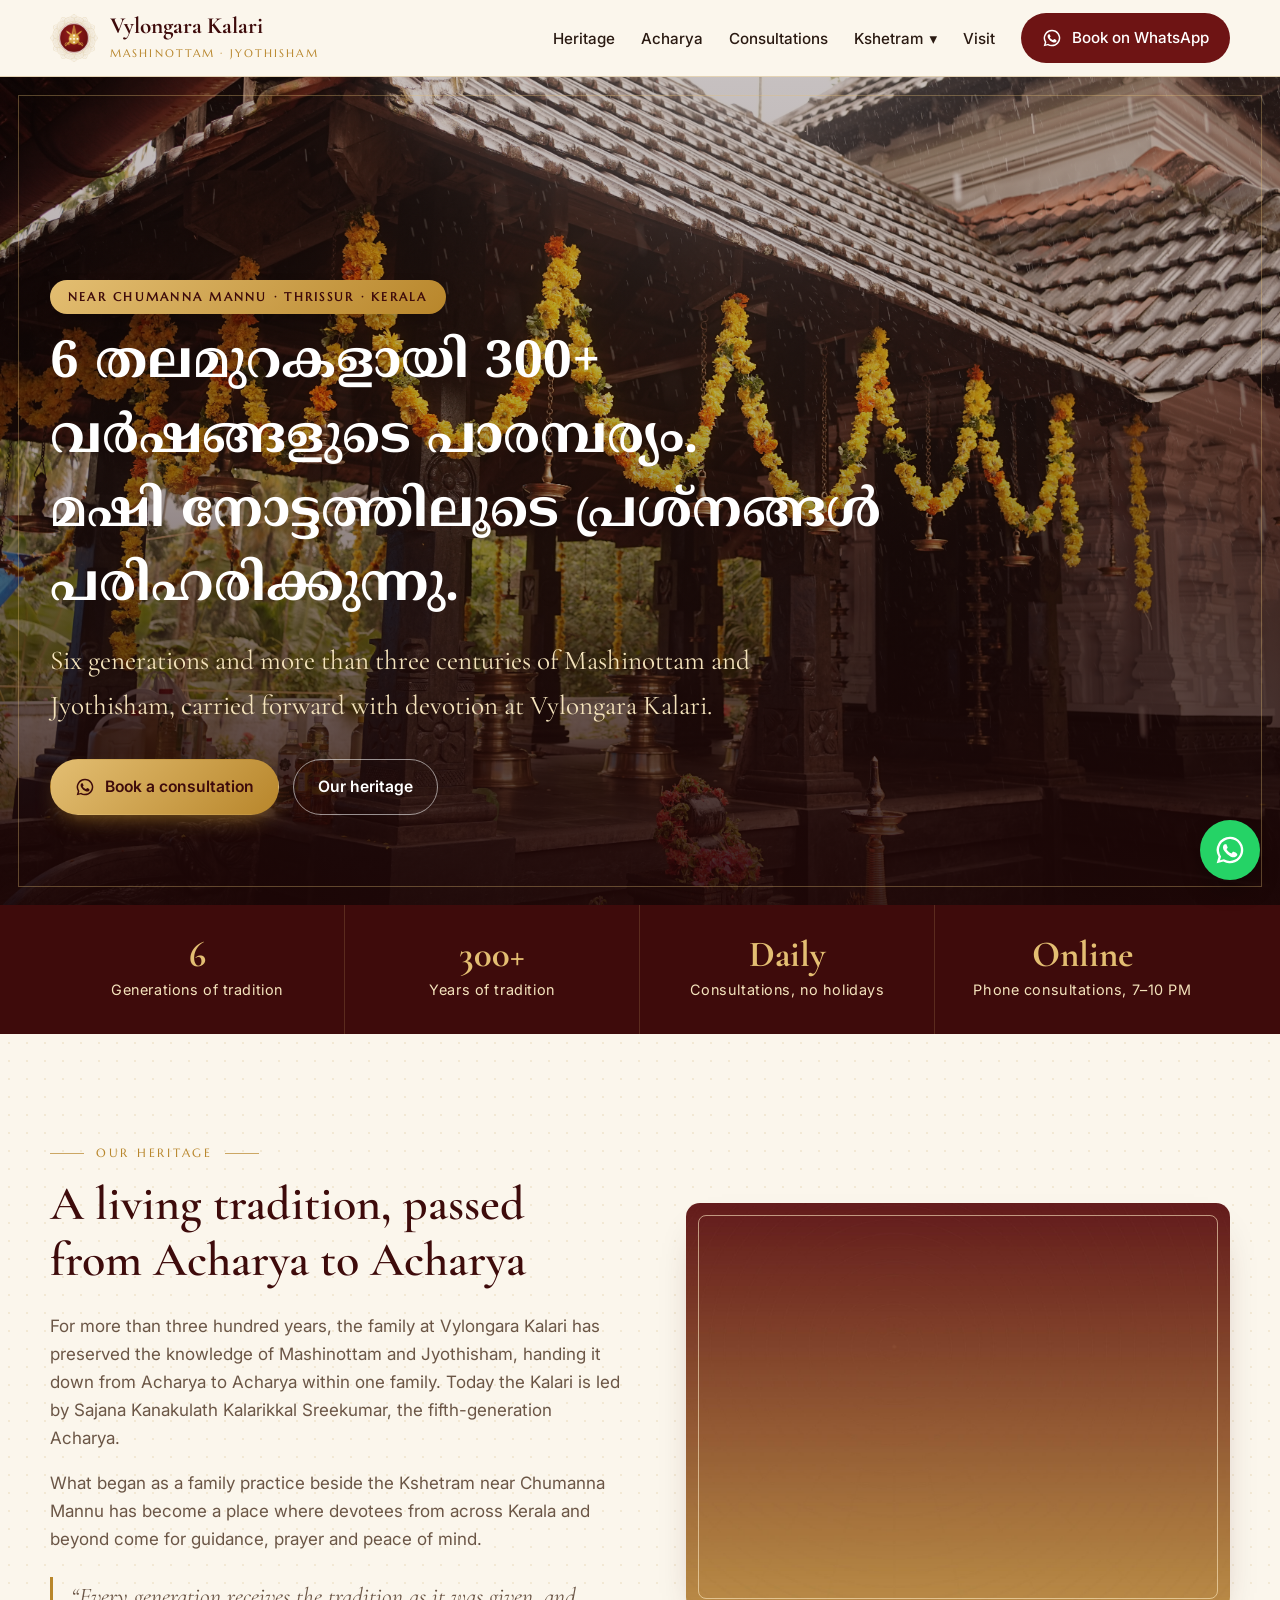
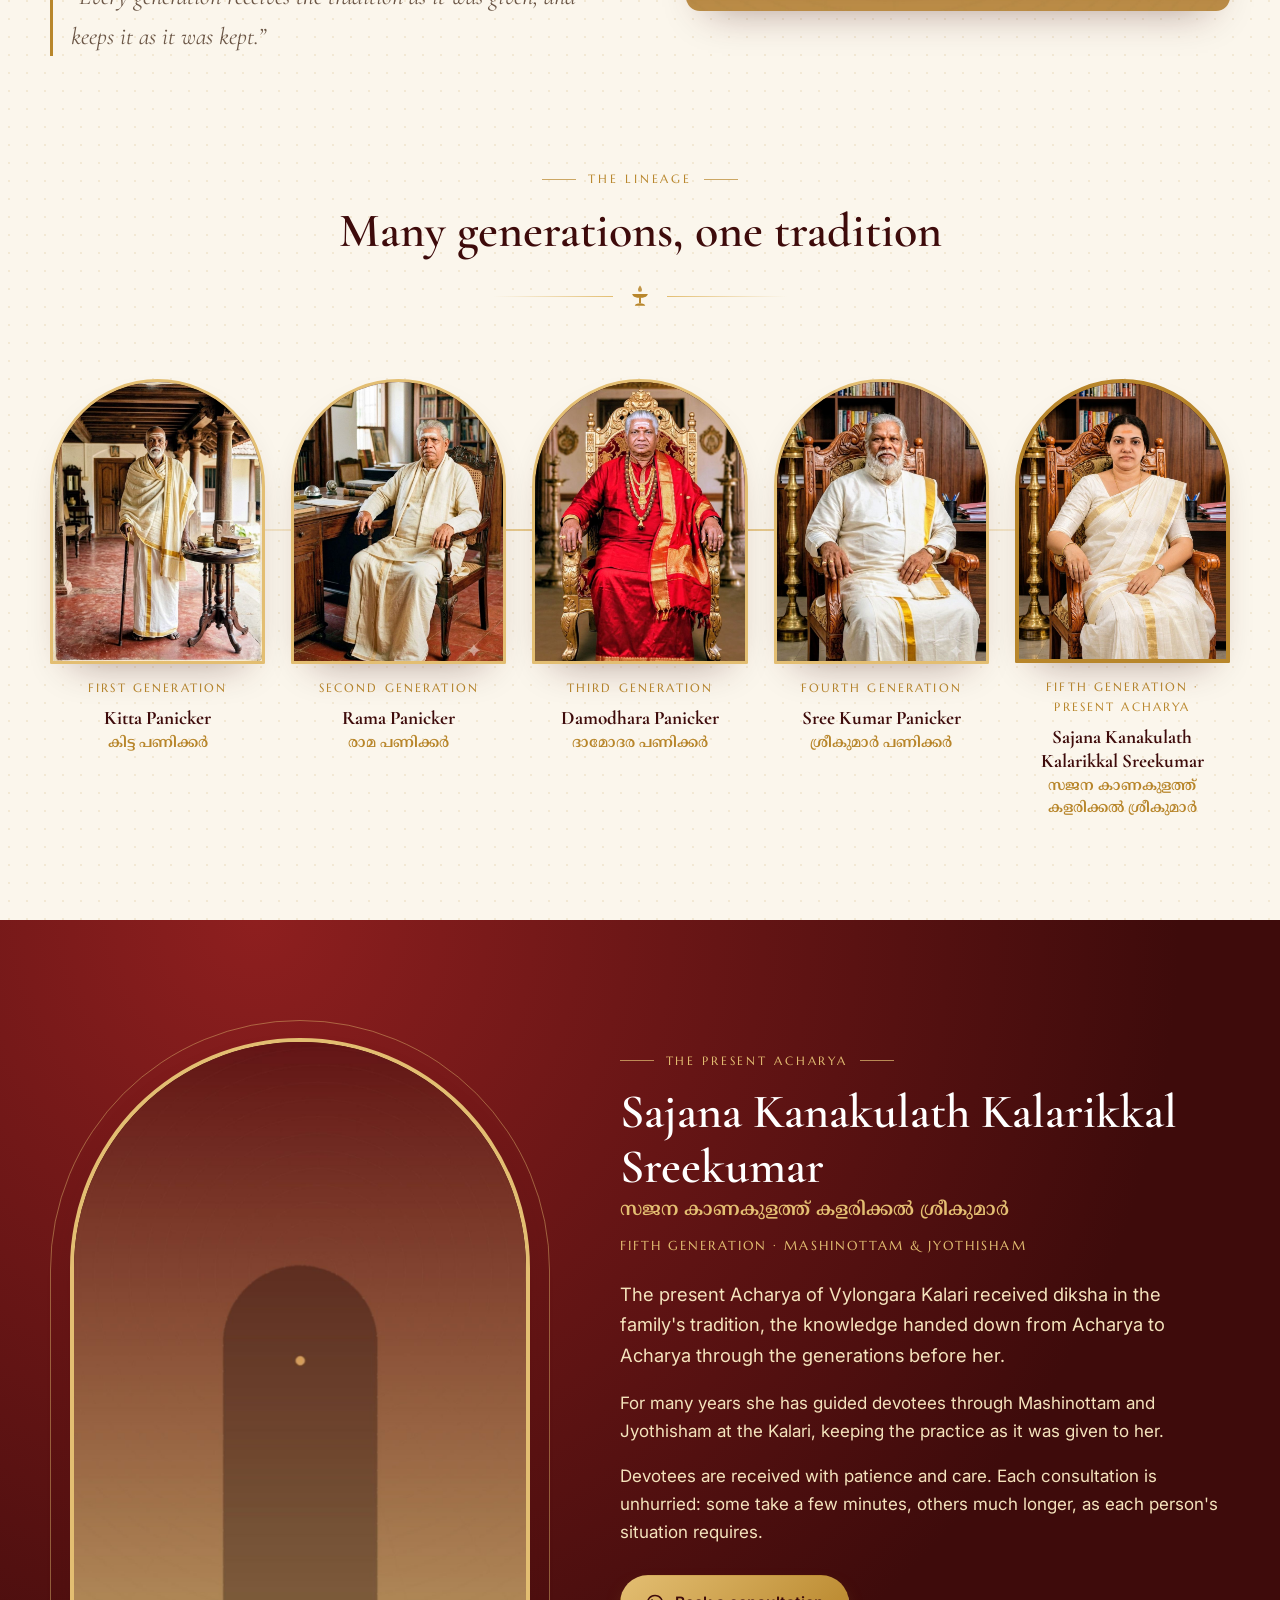
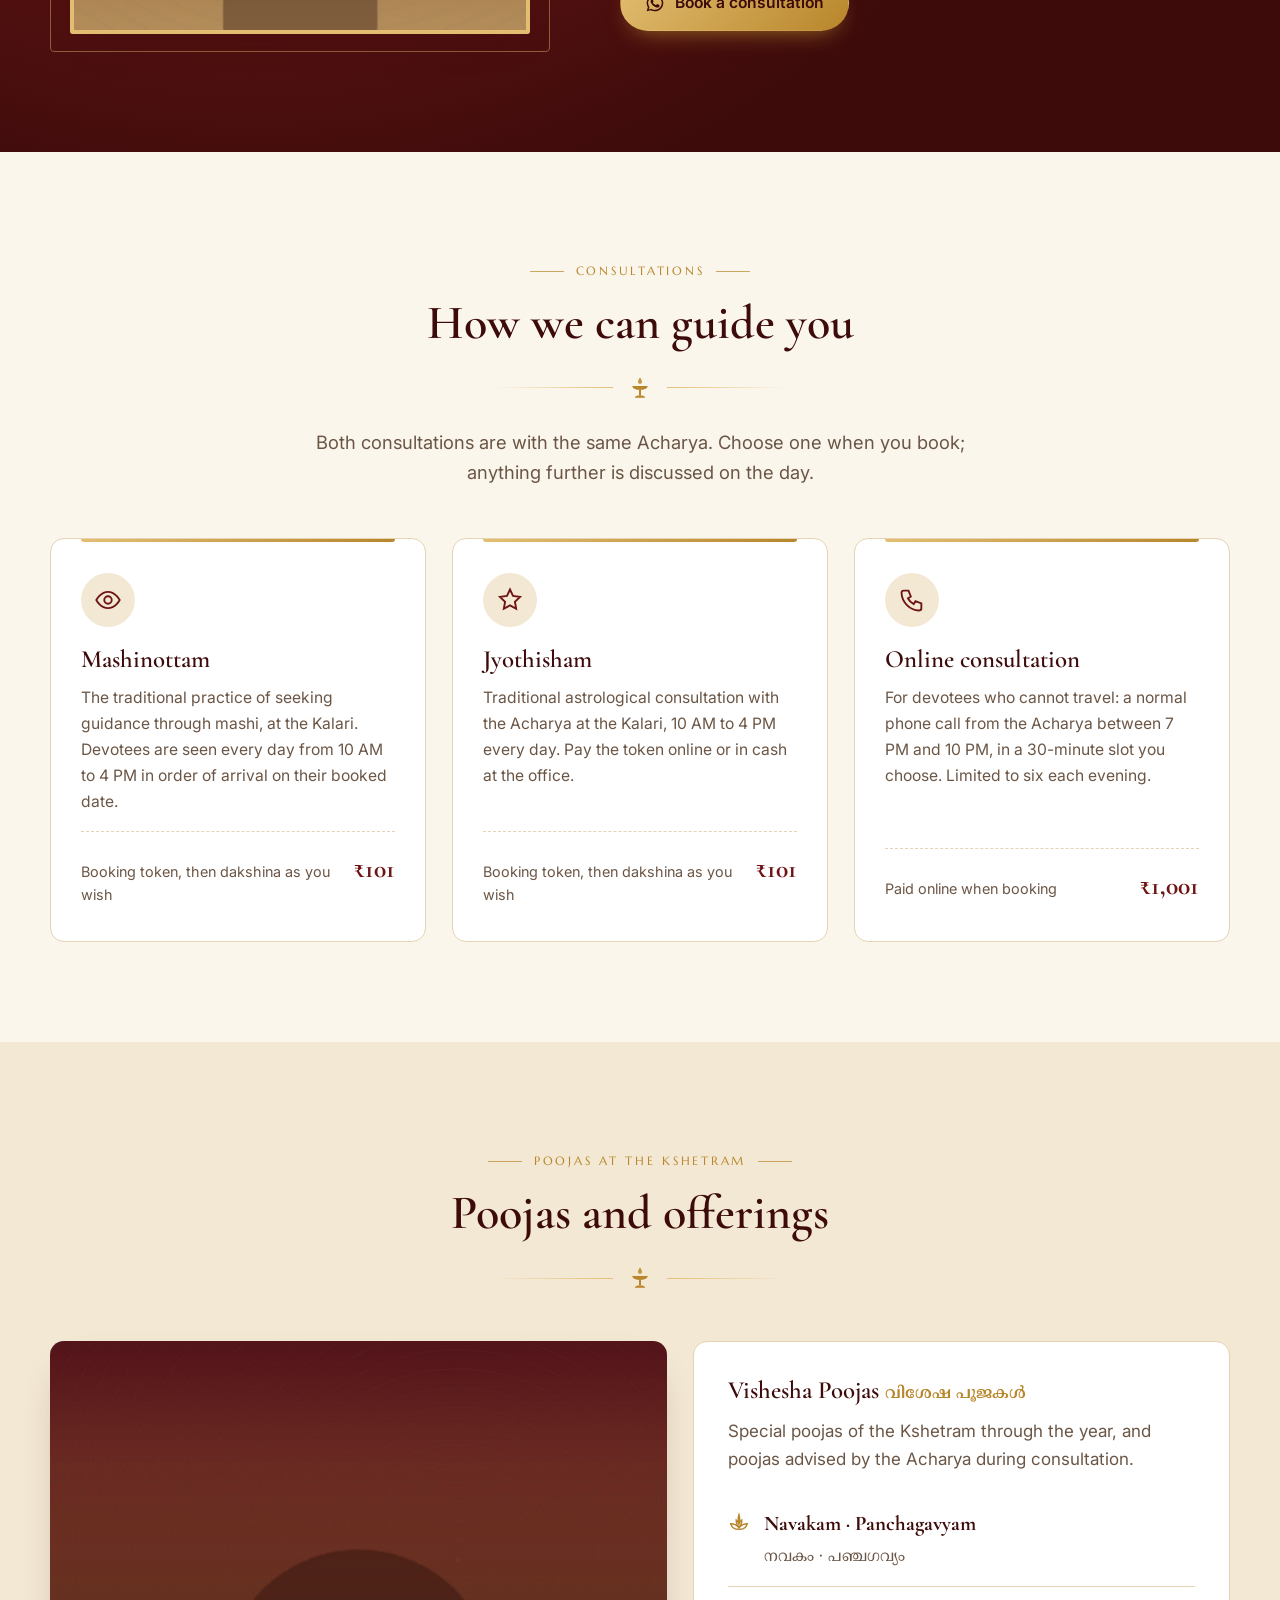
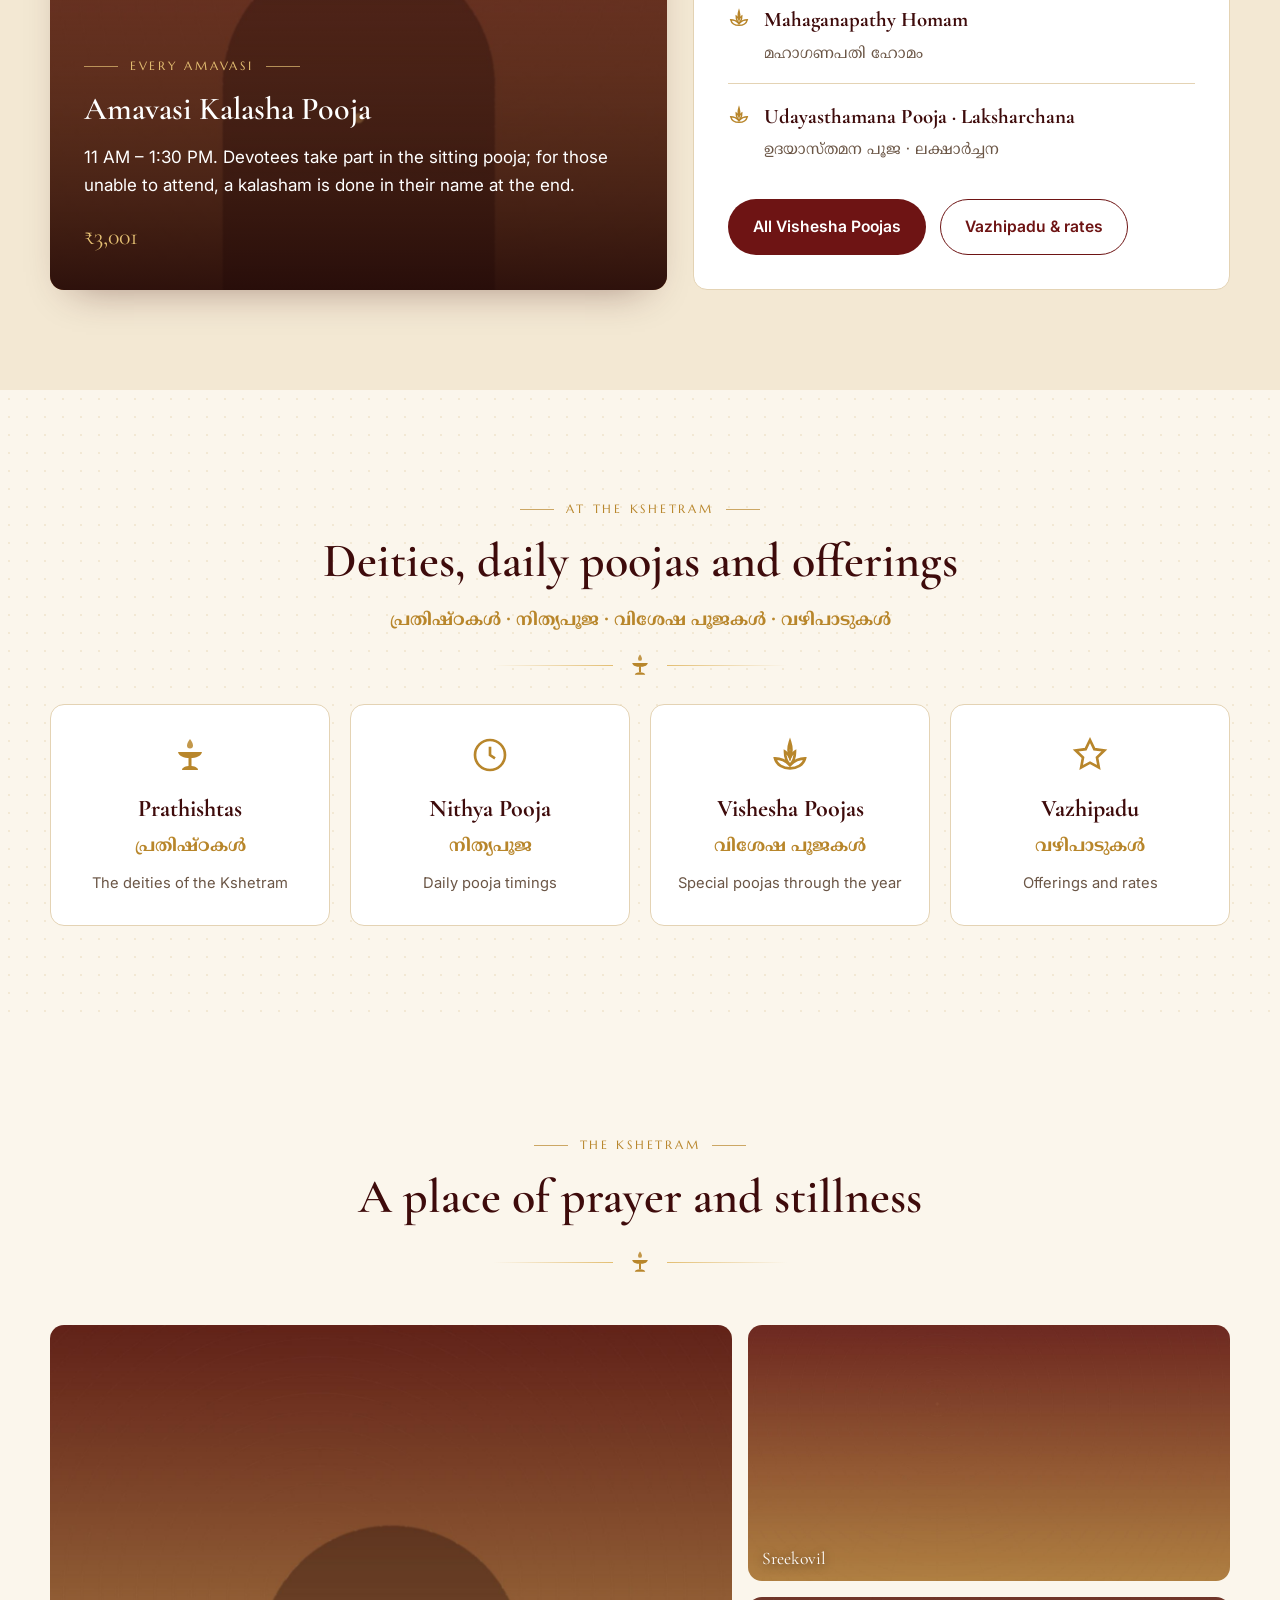
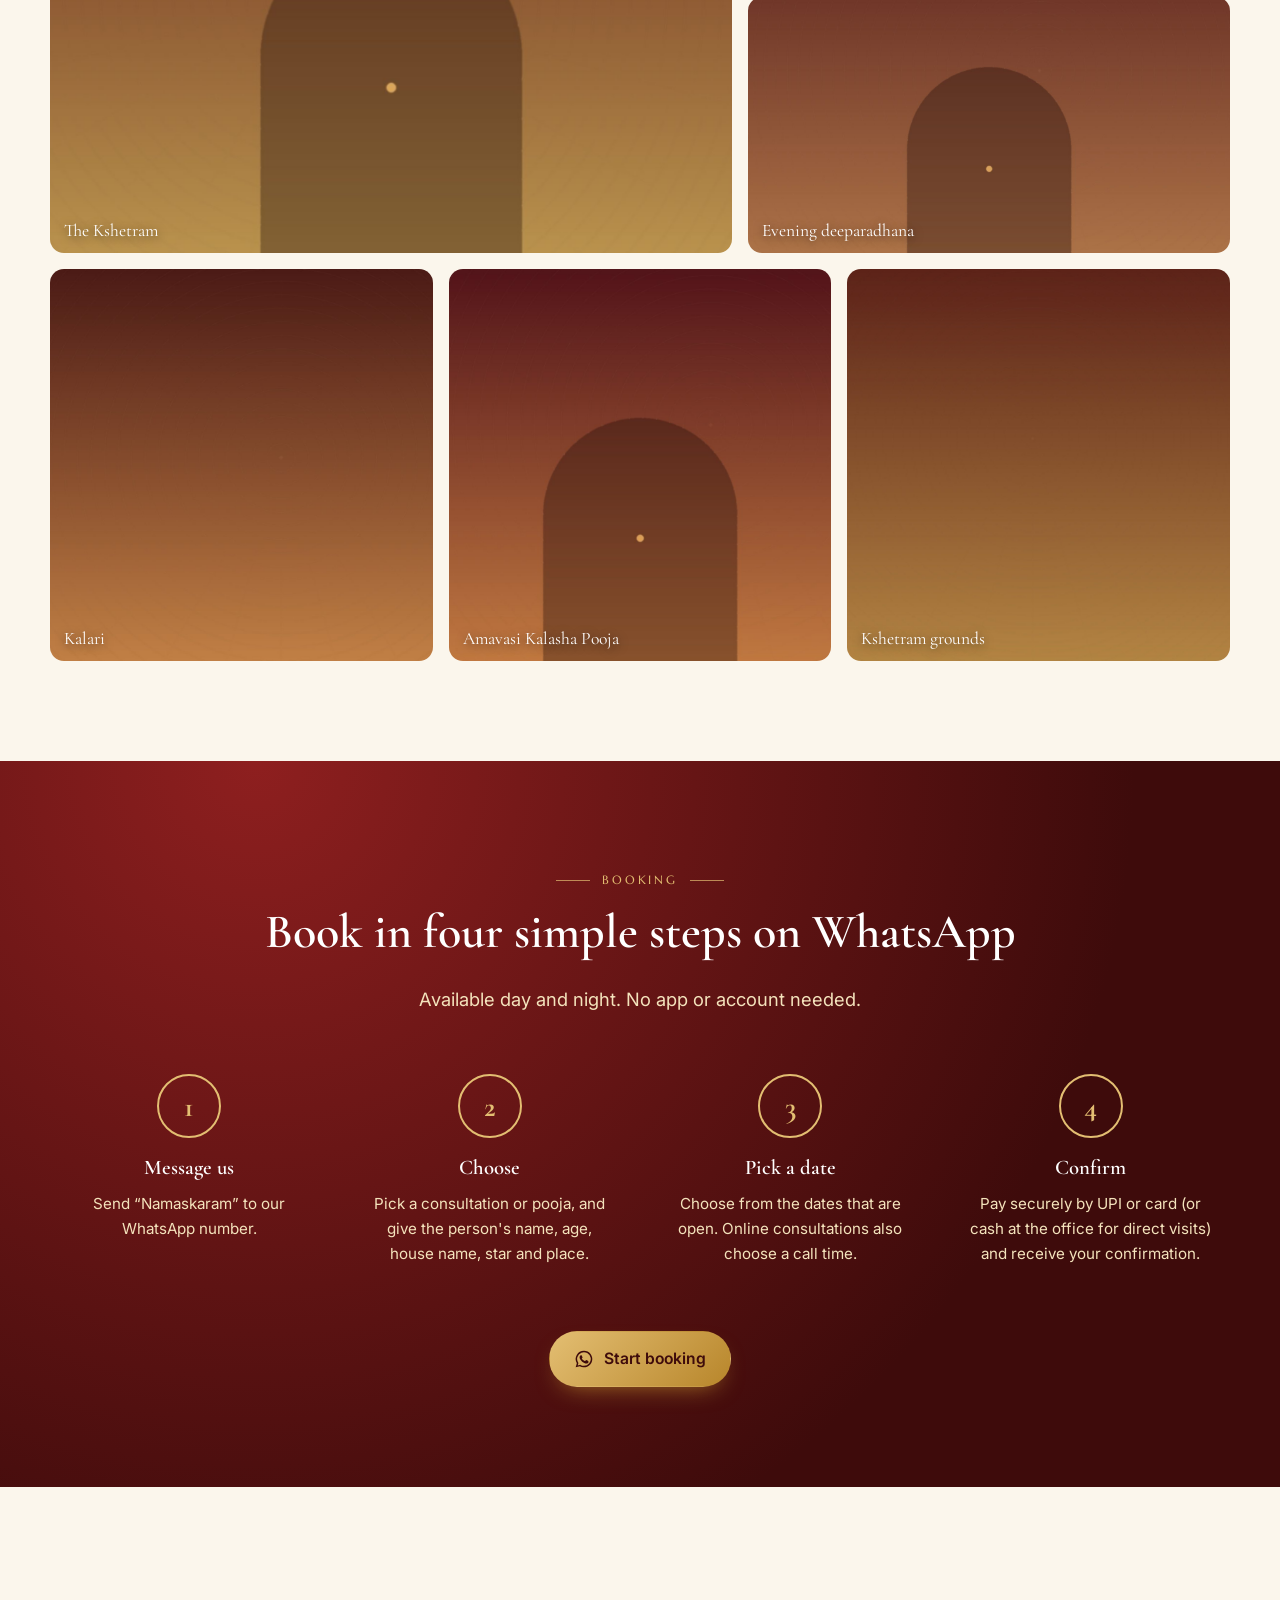
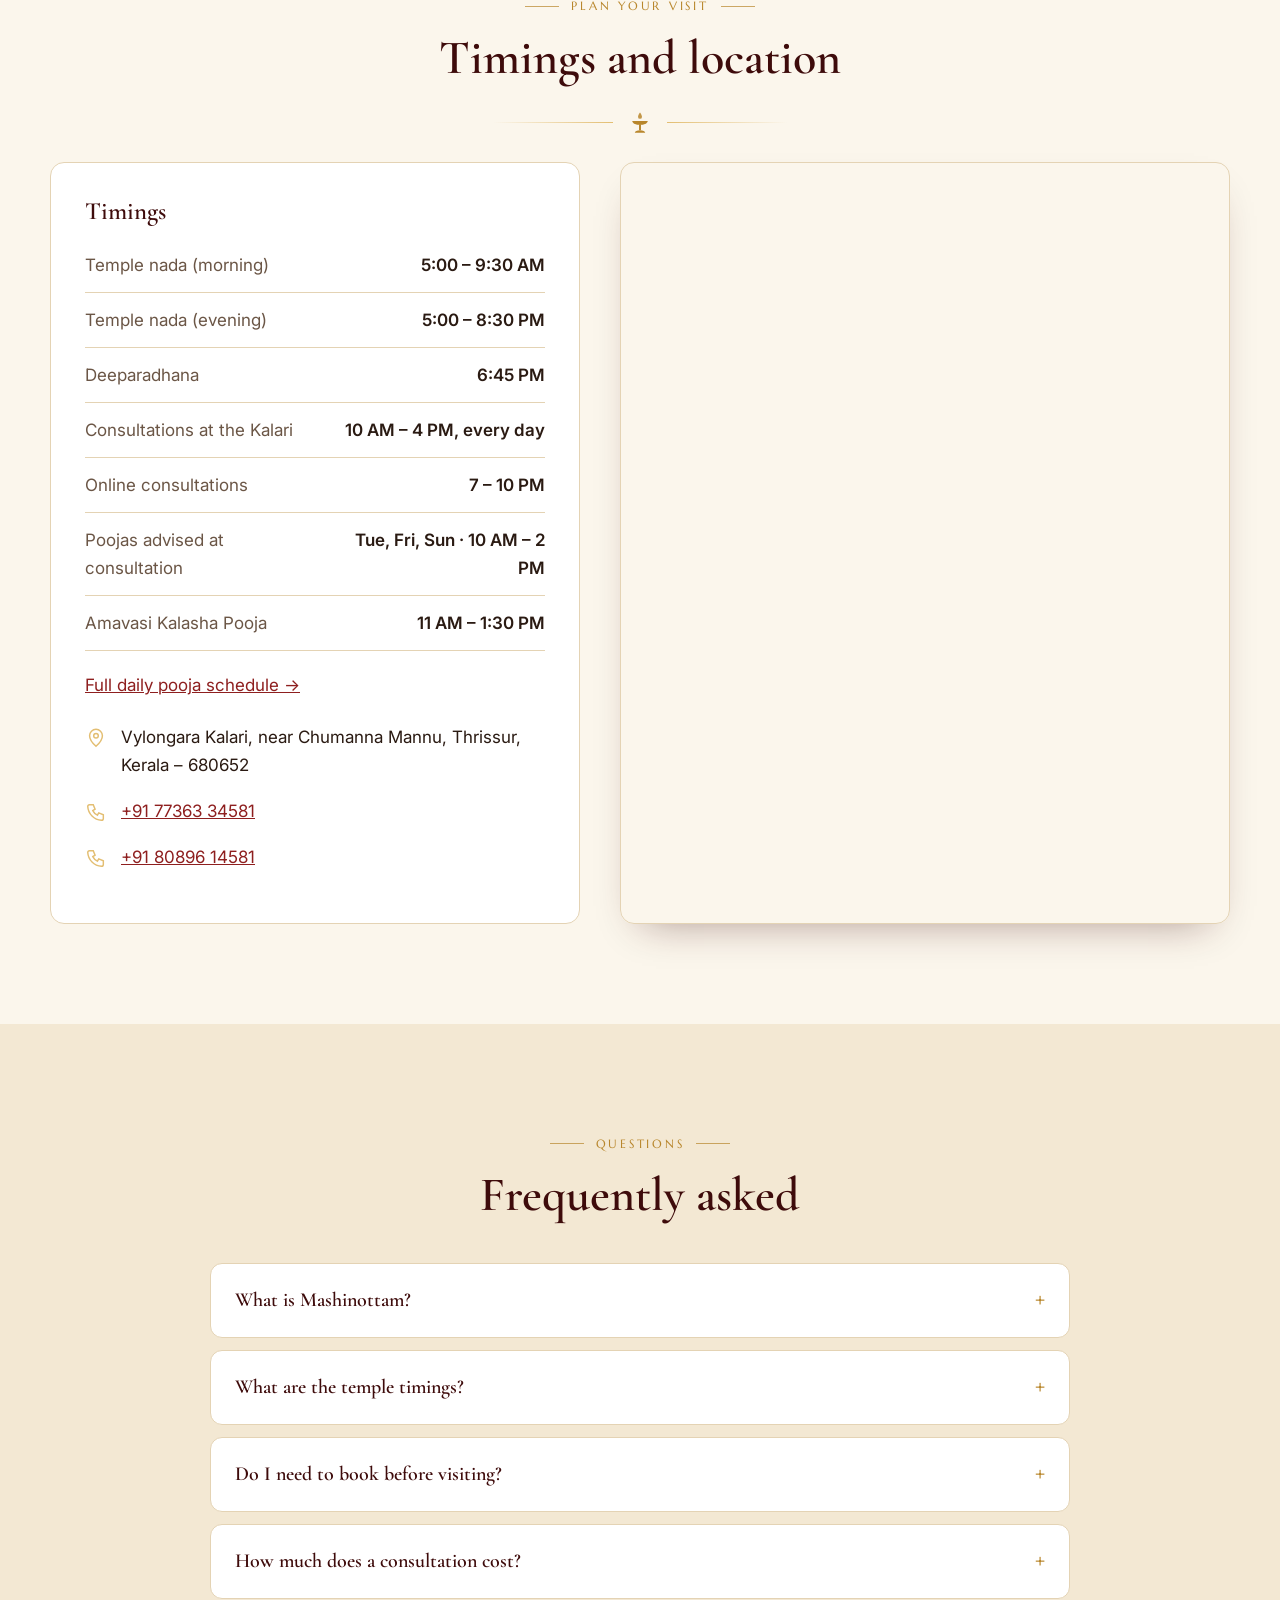
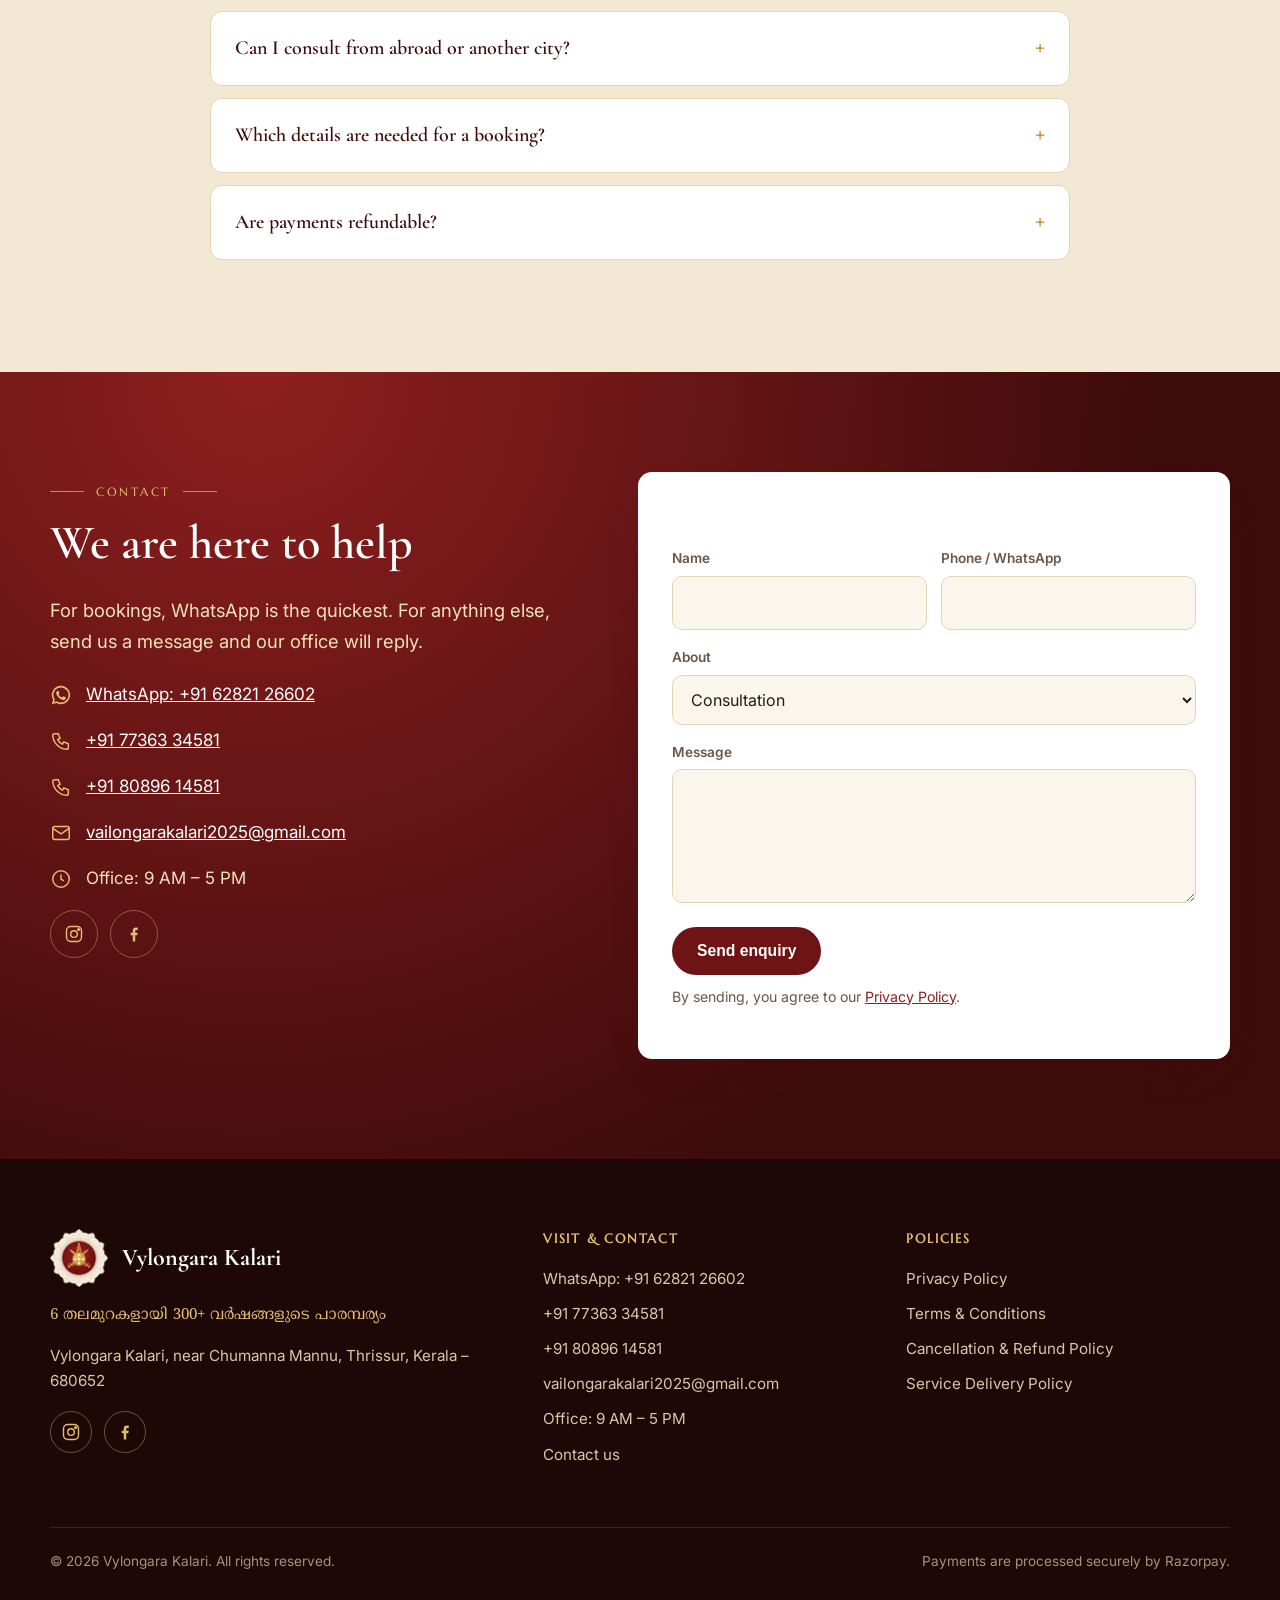
==== commit ed09816d: "Pincode, Spelling corrections and others" ====
--- a/index.html
+++ b/index.html
@@ -78,7 +78,7 @@
           <span class="eyebrow">Our heritage</span>
           <h2>A living tradition, passed from Acharya to Acharya</h2>
           <!-- EDIT: replace with the Kalari's own history when received -->
-          <p>For more than three hundred years, the family at Vylongara Kalari has preserved the knowledge of Mashinottam and Jyothisham, handing it down from Acharya to Acharya within one family. Today the Kalari is led by Sachana Kanakulath Kalarkkal Sreekumar, the fifth-generation Acharya.</p>
+          <p>For more than three hundred years, the family at Vylongara Kalari has preserved the knowledge of Mashinottam and Jyothisham, handing it down from Acharya to Acharya within one family. Today the Kalari is led by Sajana Kanakulath Kalarikkal Sreekumar, the fifth-generation Acharya.</p>
           <p>What began as a family practice beside the Kshetram near Chumanna Mannu has become a place where devotees from across Kerala and beyond come for guidance, prayer and peace of mind.</p>
           <p class="quote">“Every generation receives the tradition as it was given, and keeps it as it was kept.”</p>
         </div>
@@ -115,10 +115,10 @@
         <p class="ml">ശ്രീകുമാർ പണിക്കർ</p>
       </div>
       <div class="gen current reveal">
-        <div class="arch"><img src="/assets/img/lineage/generation-5.jpg" alt="Sachana Kanakulath Kalarkkal Sreekumar, fifth generation Acharya of Vylongara Kalari" loading="lazy"></div>
+        <div class="arch"><img src="/assets/img/lineage/generation-5.jpg" alt="Sajana Kanakulath Kalarikkal Sreekumar, fifth generation Acharya of Vylongara Kalari" loading="lazy"></div>
         <span class="num">Fifth generation · Present Acharya</span>
-        <h4>Sachana Kanakulath Kalarkkal Sreekumar</h4>
-        <p class="ml">സചന കണകുളത്ത് കളരിക്കൽ ശ്രീകുമാർ</p>
+        <h4>Sajana Kanakulath Kalarikkal Sreekumar</h4>
+        <p class="ml">സജന കാണകുളത്ത് കളരിക്കൽ ശ്രീകുമാർ</p>
       </div>
       </div>
     </div>
@@ -129,12 +129,12 @@
     <div class="container acharya">
       <div class="acharya-frame reveal">
         <!-- Replace /assets/img/acharya-main.jpg with a portrait of the present Acharya (1000×1300, portrait) -->
-        <div class="arch"><img src="/assets/img/acharya-main.jpg" alt="Sachana Kanakulath Kalarkkal Sreekumar, present Acharya of Vylongara Kalari" loading="lazy"></div>
+        <div class="arch"><img src="/assets/img/acharya-main.jpg" alt="Sajana Kanakulath Kalarikkal Sreekumar, present Acharya of Vylongara Kalari" loading="lazy"></div>
       </div>
       <div class="reveal">
         <span class="eyebrow" style="color:var(--gold-soft)">The present Acharya</span>
-        <h2>Sachana Kanakulath Kalarkkal Sreekumar</h2>
-        <p class="ml acharya-ml">സചന കണകുളത്ത് കളരിക്കൽ ശ്രീകുമാർ</p>
+        <h2>Sajana Kanakulath Kalarikkal Sreekumar</h2>
+        <p class="ml acharya-ml">സജന കാണകുളത്ത് കളരിക്കൽ ശ്രീകുമാർ</p>
         <p class="role">Fifth generation · Mashinottam &amp; Jyothisham</p>
         <p class="lead">The present Acharya of Vylongara Kalari received diksha in the family's tradition, the knowledge handed down from Acharya to Acharya through the generations before her.</p>
         <p>For many years she has guided devotees through Mashinottam and Jyothisham at the Kalari, keeping the practice as it was given to her.</p>
@@ -288,7 +288,7 @@
           </table>
           <p><a href="/nithya-pooja.html">Full daily pooja schedule →</a></p>
           <ul class="contact-list" style="color:var(--ink)">
-            <li><svg viewBox="0 0 24 24" fill="none" stroke="currentColor" stroke-width="1.6" aria-hidden="true"><path d="M12 21s-7-6.2-7-11.5a7 7 0 0 1 14 0C19 14.8 12 21 12 21Z"/><circle cx="12" cy="9.5" r="2.5"/></svg><span>Vylongara Kalari, near Chumanna Mannu, Thrissur, Kerala – 680XXX</span></li>
+            <li><svg viewBox="0 0 24 24" fill="none" stroke="currentColor" stroke-width="1.6" aria-hidden="true"><path d="M12 21s-7-6.2-7-11.5a7 7 0 0 1 14 0C19 14.8 12 21 12 21Z"/><circle cx="12" cy="9.5" r="2.5"/></svg><span>Vylongara Kalari, near Chumanna Mannu, Thrissur, Kerala – 680652</span></li>
             <li><svg viewBox="0 0 24 24" fill="none" stroke="currentColor" stroke-width="1.6" aria-hidden="true"><path d="M5 4h4l2 5-2.5 1.5a11 11 0 0 0 5 5L15 13l5 2v4a2 2 0 0 1-2 2A16 16 0 0 1 3 6a2 2 0 0 1 2-2Z"/></svg><a href="tel:+917736334581">+91 77363 34581</a></li><li><svg viewBox="0 0 24 24" fill="none" stroke="currentColor" stroke-width="1.6" aria-hidden="true"><path d="M5 4h4l2 5-2.5 1.5a11 11 0 0 0 5 5L15 13l5 2v4a2 2 0 0 1-2 2A16 16 0 0 1 3 6a2 2 0 0 1 2-2Z"/></svg><a href="tel:+918089614581">+91 80896 14581</a></li>
           </ul>
         </div>
@@ -362,7 +362,7 @@
       <div>
         <div class="footer-brand"><img src="/assets/img/logo.png" alt=""><strong>Vylongara Kalari</strong></div>
         <p class="ml" style="color:#E3BE72">6 തലമുറകളായി 300+ വർഷങ്ങളുടെ പാരമ്പര്യം</p>
-        <p>Vylongara Kalari, near Chumanna Mannu, Thrissur, Kerala – 680XXX</p>
+        <p>Vylongara Kalari, near Chumanna Mannu, Thrissur, Kerala – 680652</p>
         <div class="social"><a href="https://www.instagram.com/vailongara_kalari?obrf=MXBwdWF6NXVwMXA2dg==" target="_blank" rel="noopener" aria-label="Instagram"><svg viewBox="0 0 24 24" fill="none" stroke="currentColor" stroke-width="1.7" aria-hidden="true"><rect x="3" y="3" width="18" height="18" rx="5"/><circle cx="12" cy="12" r="4"/><circle cx="17.5" cy="6.5" r="1" fill="currentColor"/></svg></a><a href="https://www.facebook.com/share/1HTxwyCHn2/" target="_blank" rel="noopener" aria-label="Facebook"><svg viewBox="0 0 24 24" fill="currentColor" aria-hidden="true"><path d="M13.5 21v-7.5h2.5l.4-3h-2.9V8.6c0-.9.3-1.5 1.5-1.5h1.6V4.4a21 21 0 0 0-2.3-.1c-2.3 0-3.8 1.4-3.8 3.9v2.3H8v3h2.5V21h3Z"/></svg></a></div>
       </div>
       <div>
--- a/assets/css/style.css
+++ b/assets/css/style.css
@@ -80,7 +80,8 @@
 .hero-media img { width: 100%; height: 100%; object-fit: cover; }
 .hero::after { content: ''; position: absolute; inset: 0; background: linear-gradient(180deg, rgba(30, 6, 6, .25) 0%, rgba(30, 6, 6, .35) 40%, rgba(30, 6, 6, .88) 100%); }
 .hero-content { position: relative; z-index: 2; padding: 120px 0 90px; }
-.hero .eyebrow { color: var(--gold-soft); }
+.hero .eyebrow { color: var(--maroon-deep); background: linear-gradient(135deg, var(--gold-soft), var(--gold)); padding: 8px 18px; border-radius: 999px; font-weight: 600; letter-spacing: .18em; line-height: 1.5; box-shadow: 0 10px 24px -12px rgba(0, 0, 0, .6); }
+.hero .eyebrow::before, .hero .eyebrow::after { display: none; }
 .hero-ml { font-family: var(--ml); font-weight: 700; font-size: clamp(1.7rem, 4.2vw, 3.2rem); line-height: 1.45; margin: 0 0 14px; color: #fff; max-width: 900px; }
 .hero-en { font-family: var(--serif); font-size: clamp(1.25rem, 2.2vw, 1.7rem); color: var(--gold-pale); margin-bottom: 30px; max-width: 760px; }
 .hero-actions { display: flex; flex-wrap: wrap; gap: 14px; }
@@ -391,3 +392,4 @@
   .deity { padding: 22px 10px; }
   .deity .ml { font-size: 1.1rem; }
 }
+@media (max-width: 600px) { .hero .eyebrow { font-size: .66rem; letter-spacing: .1em; padding: 7px 14px; } }
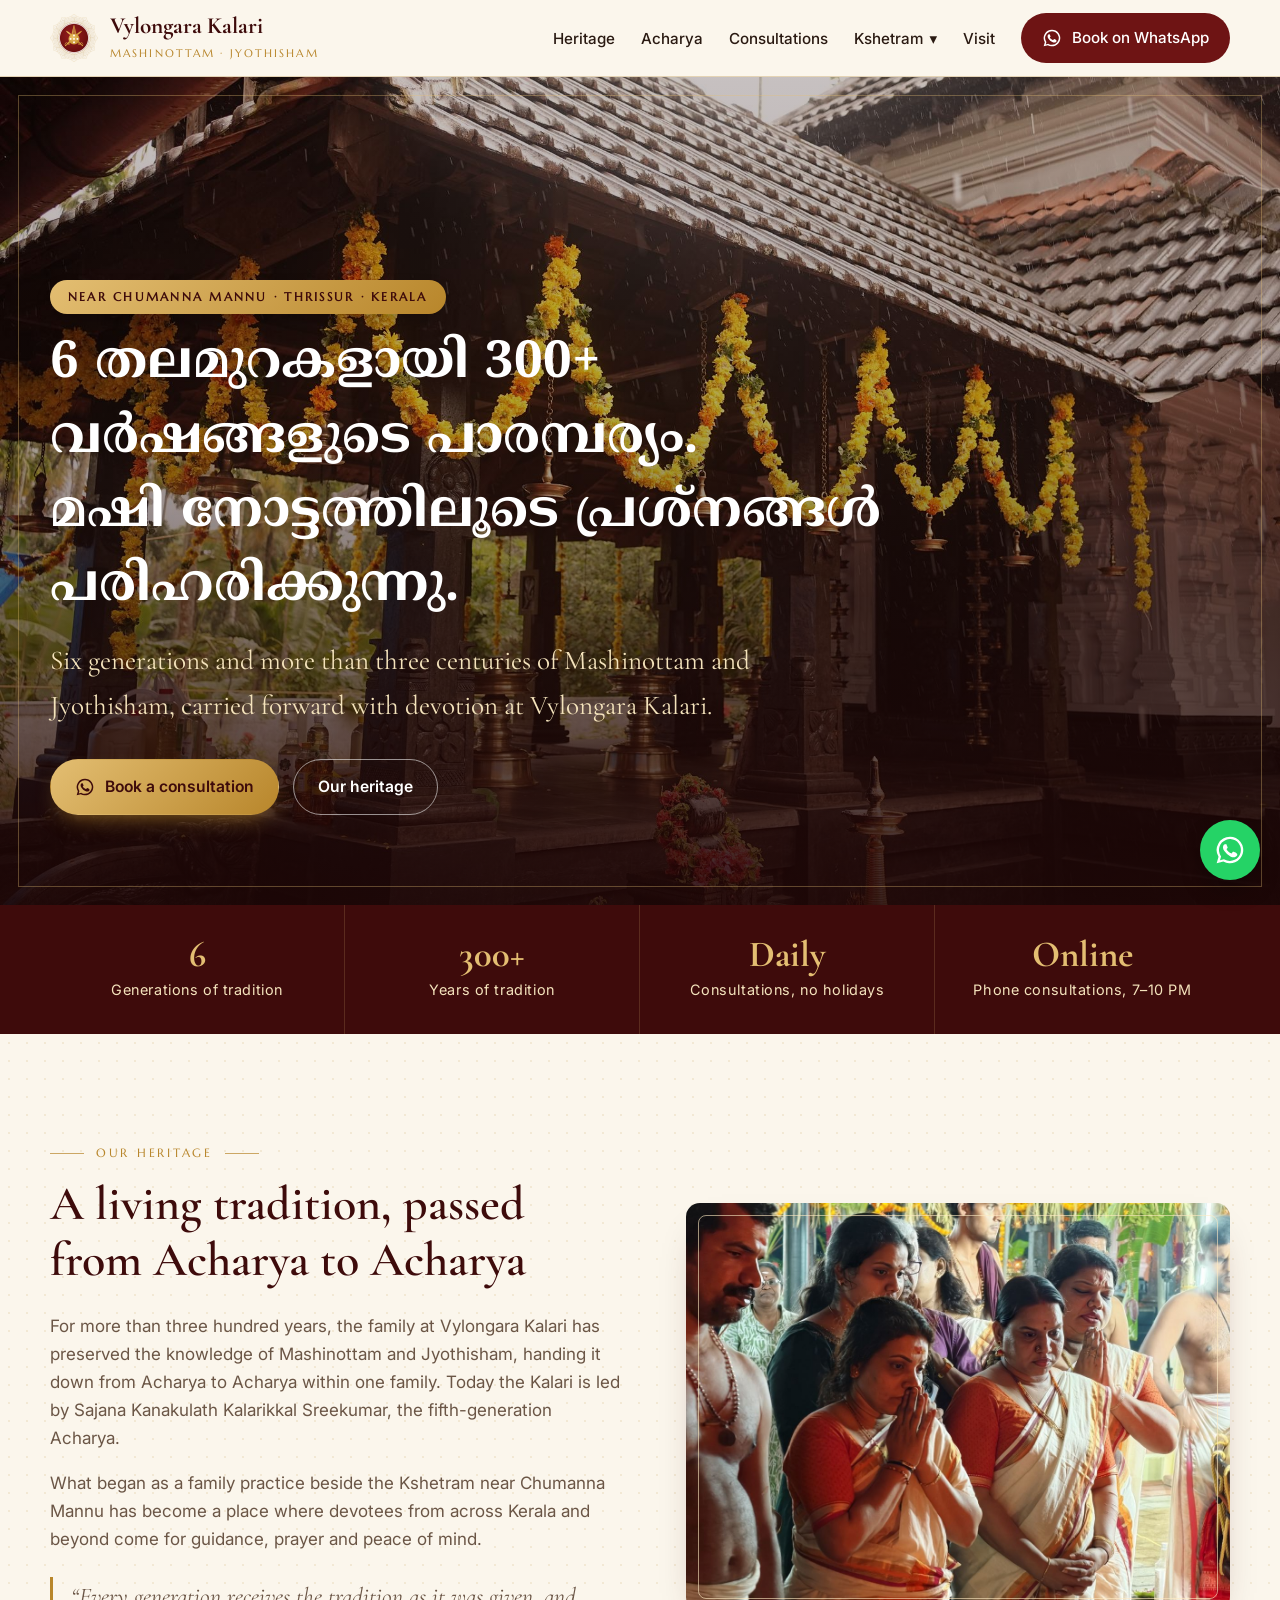
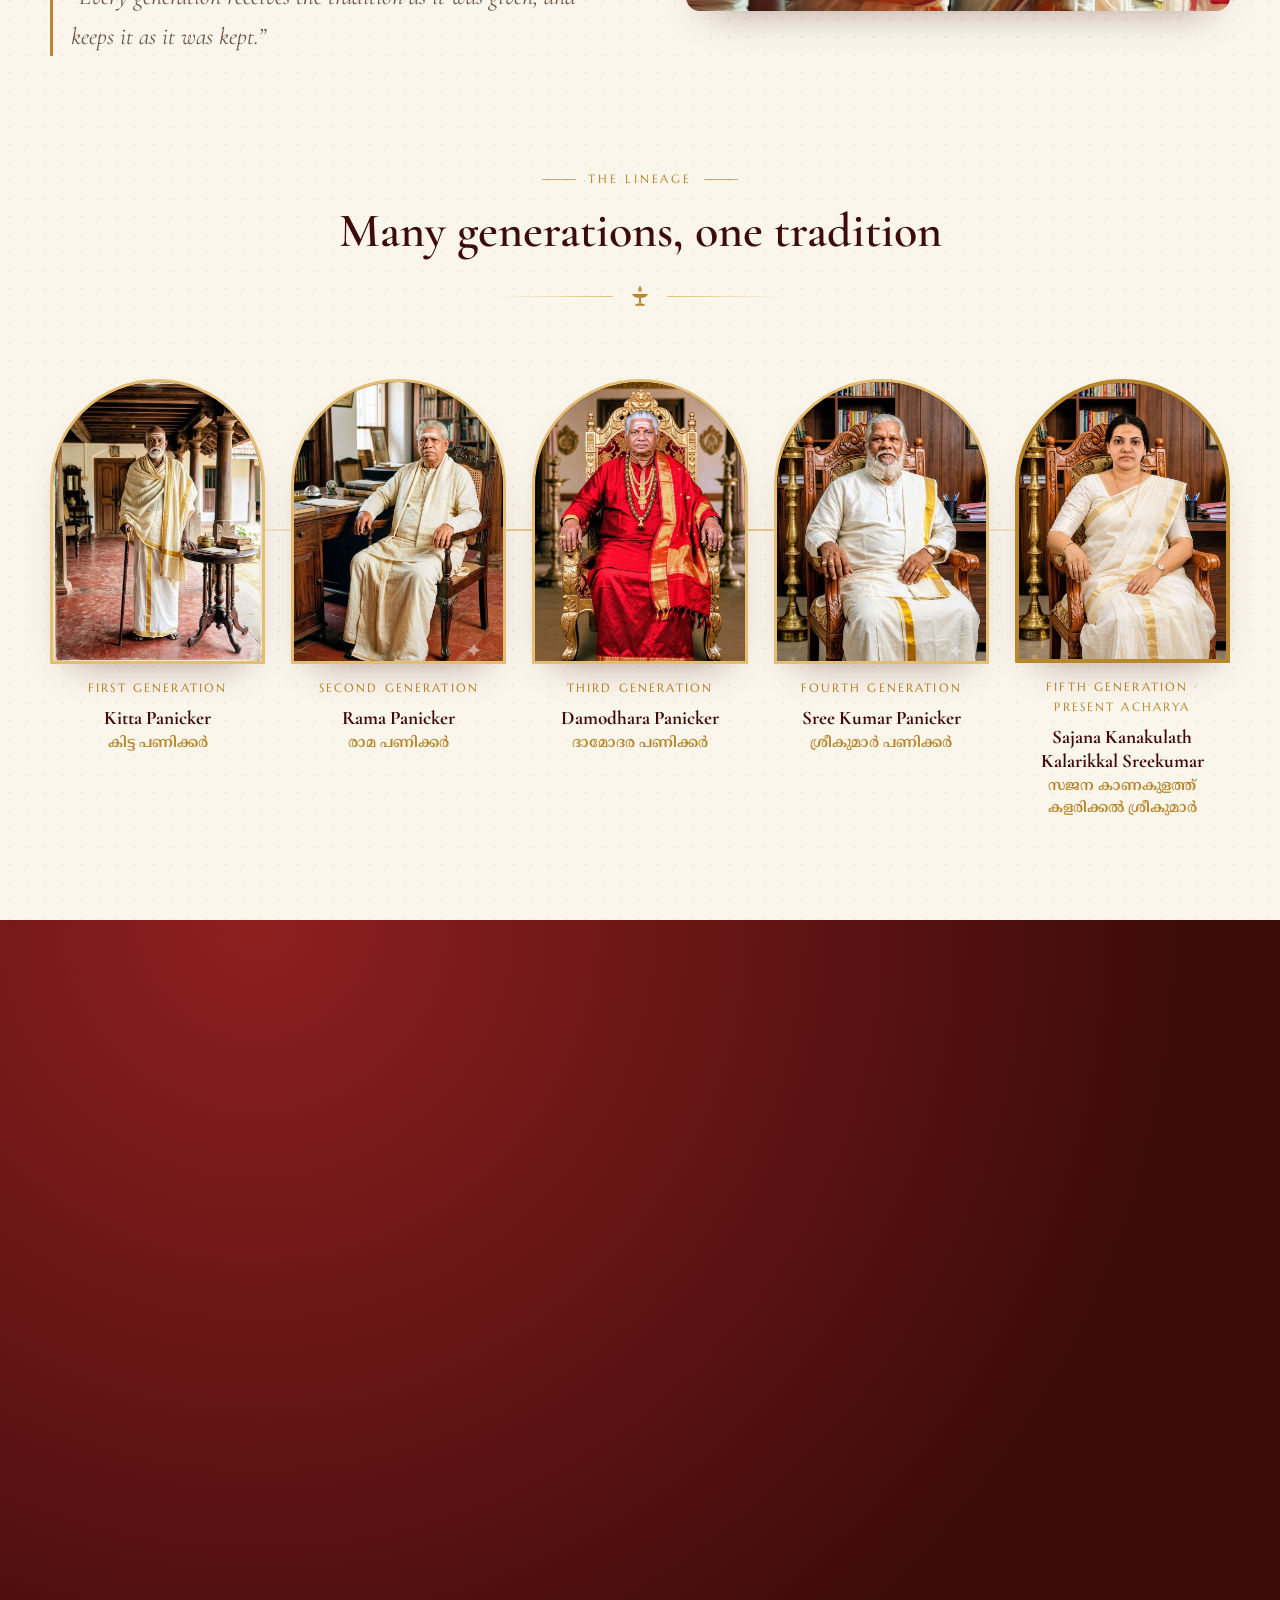
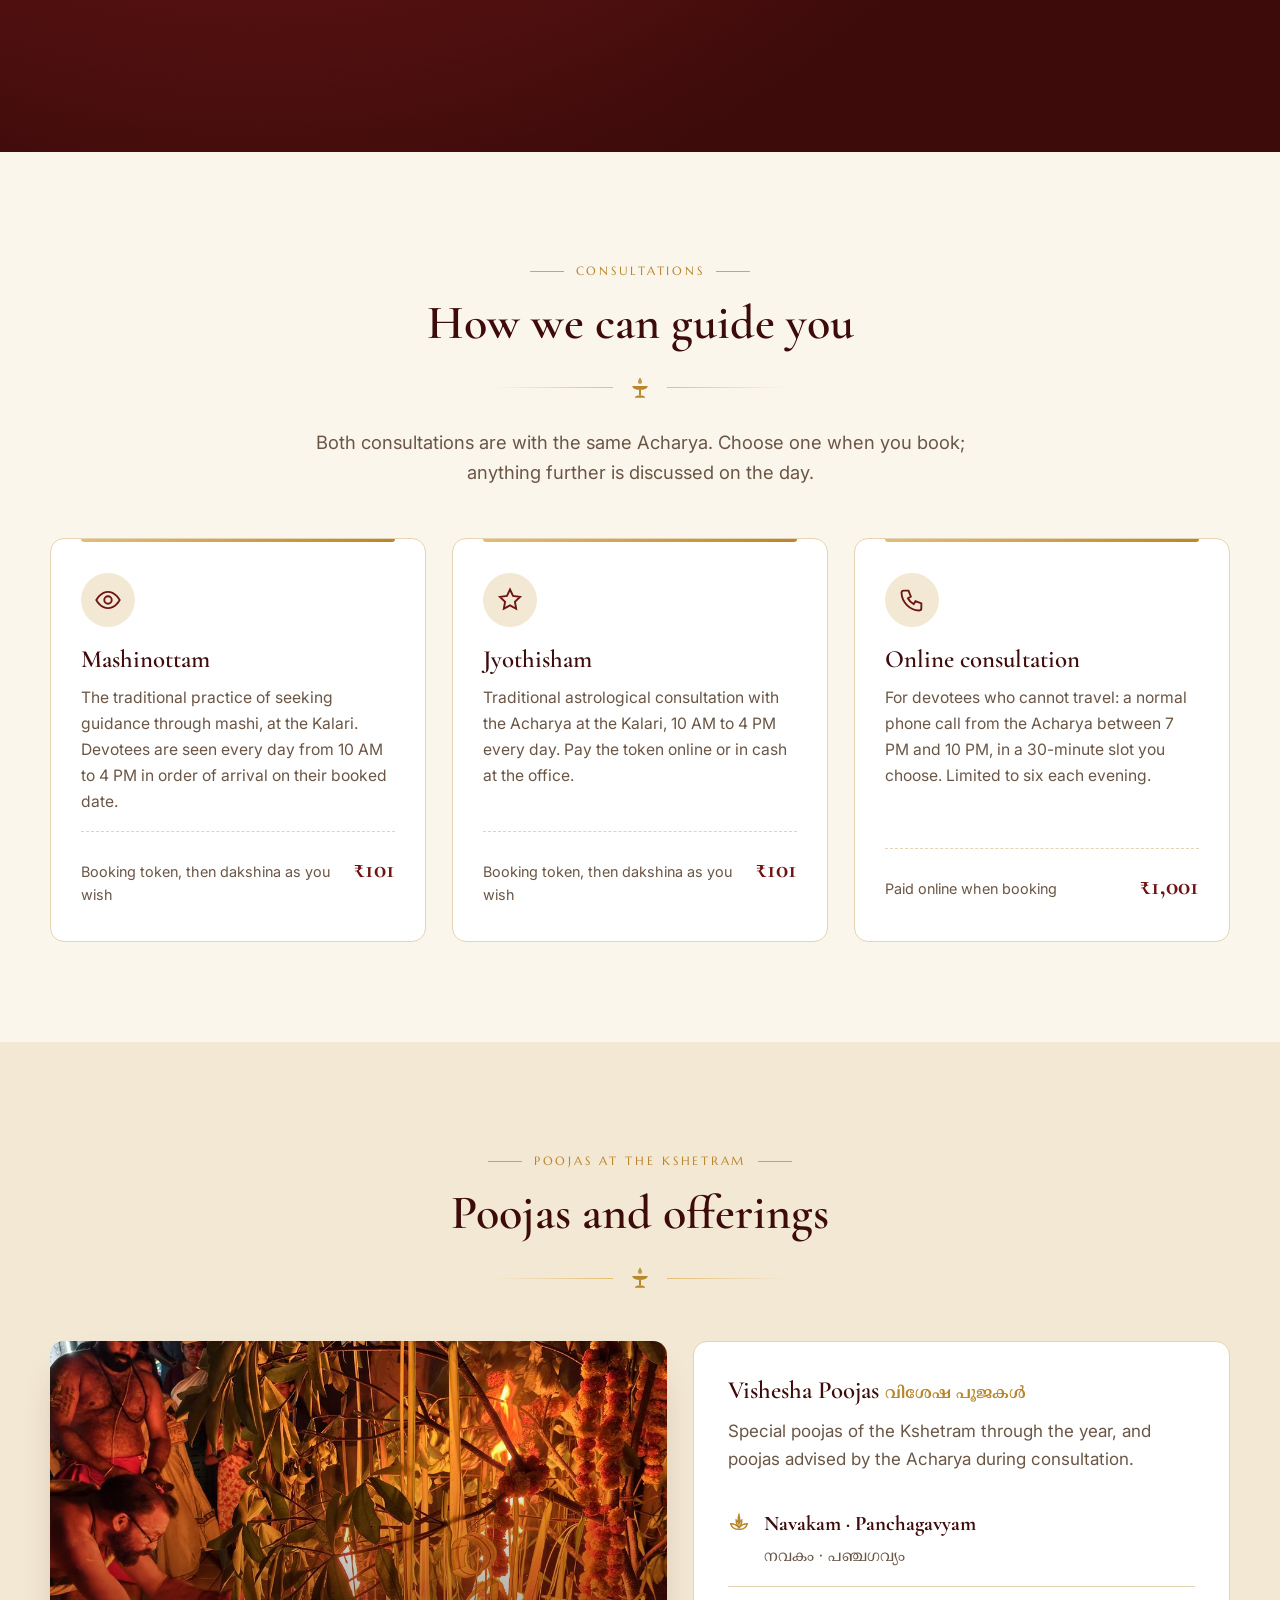
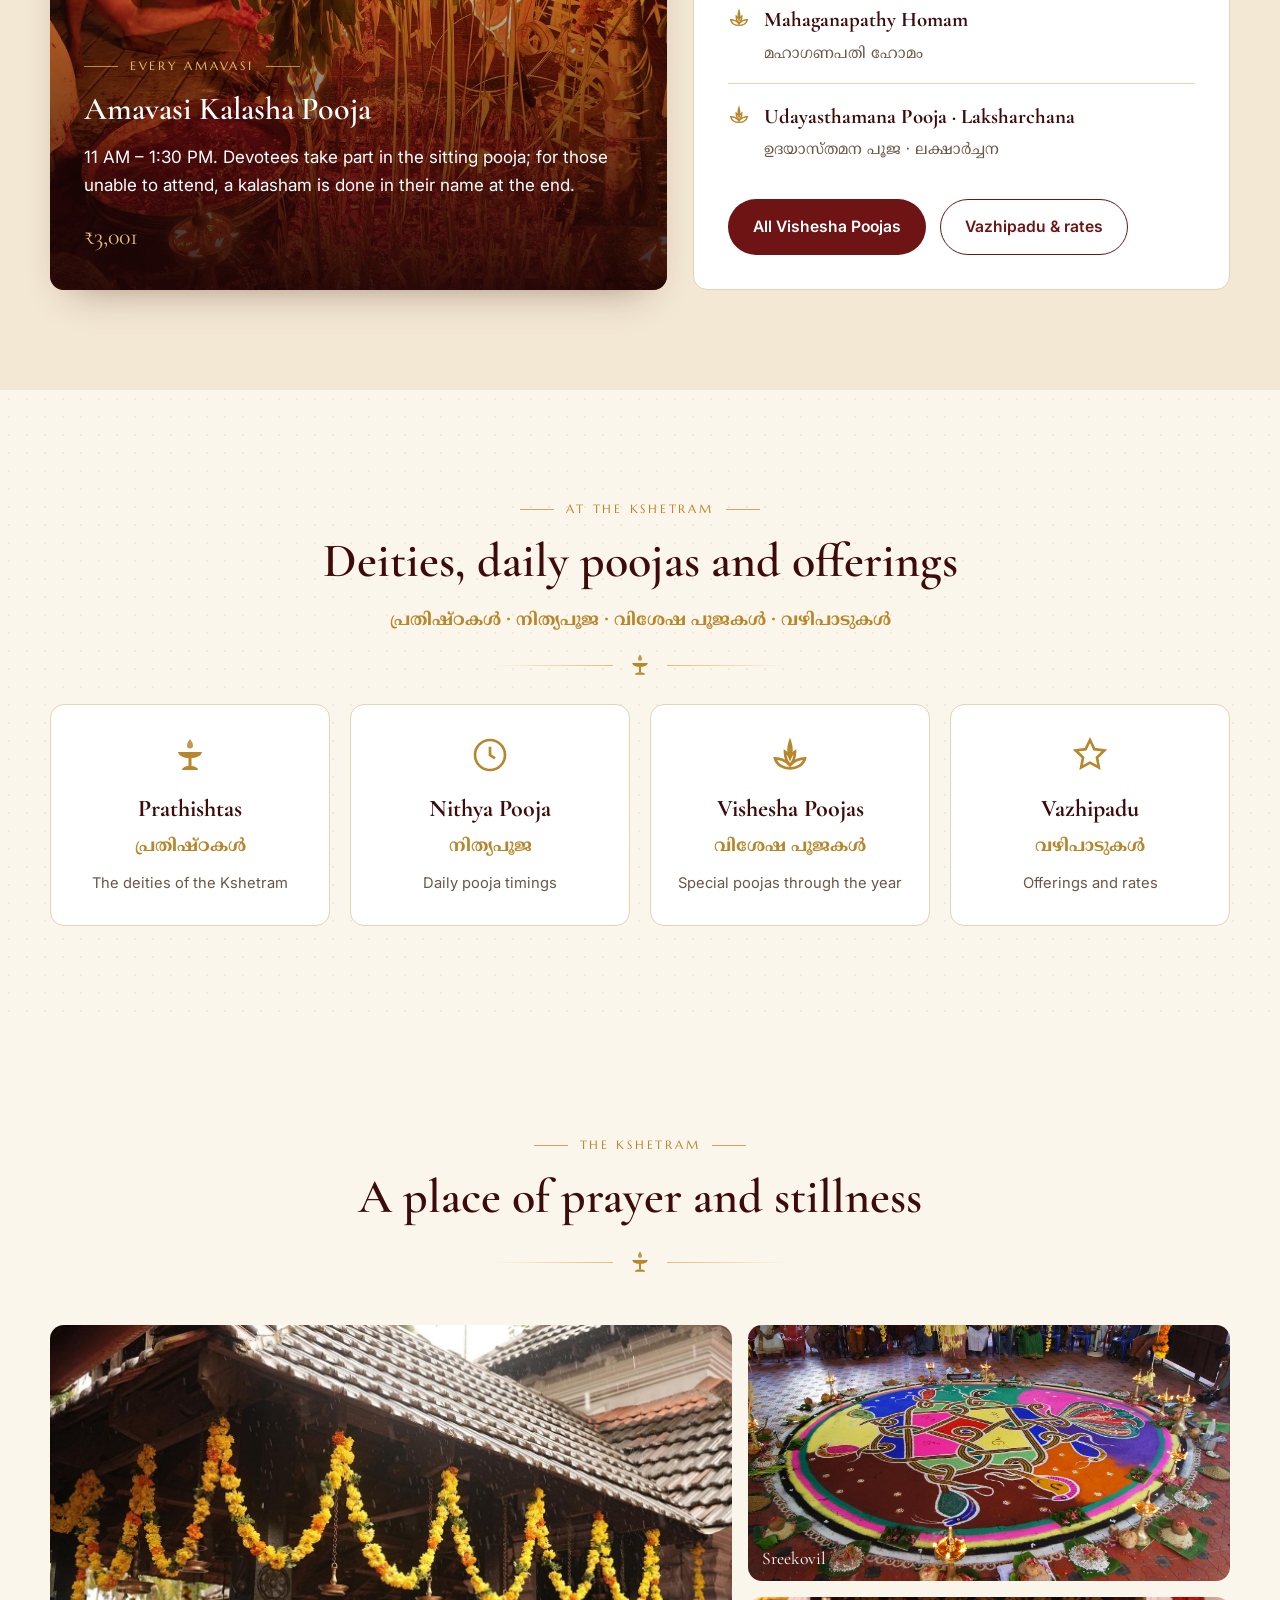
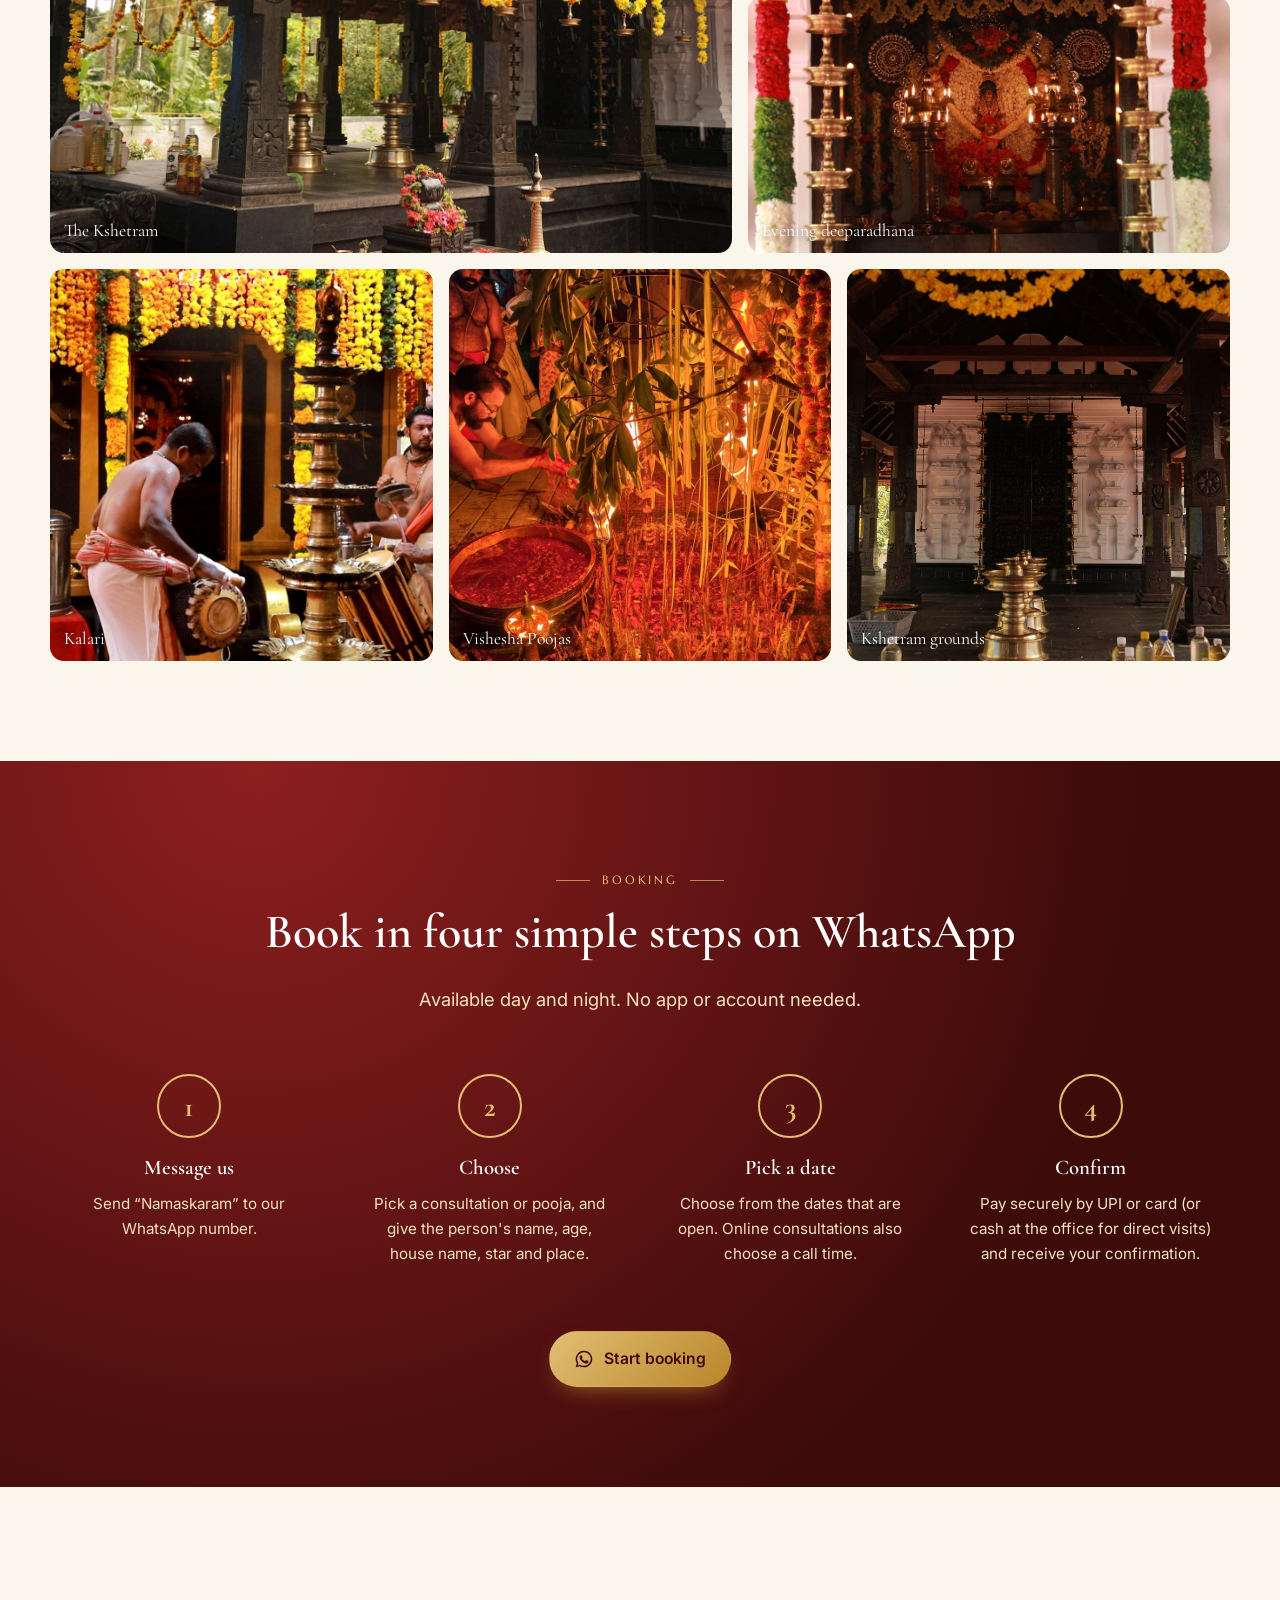
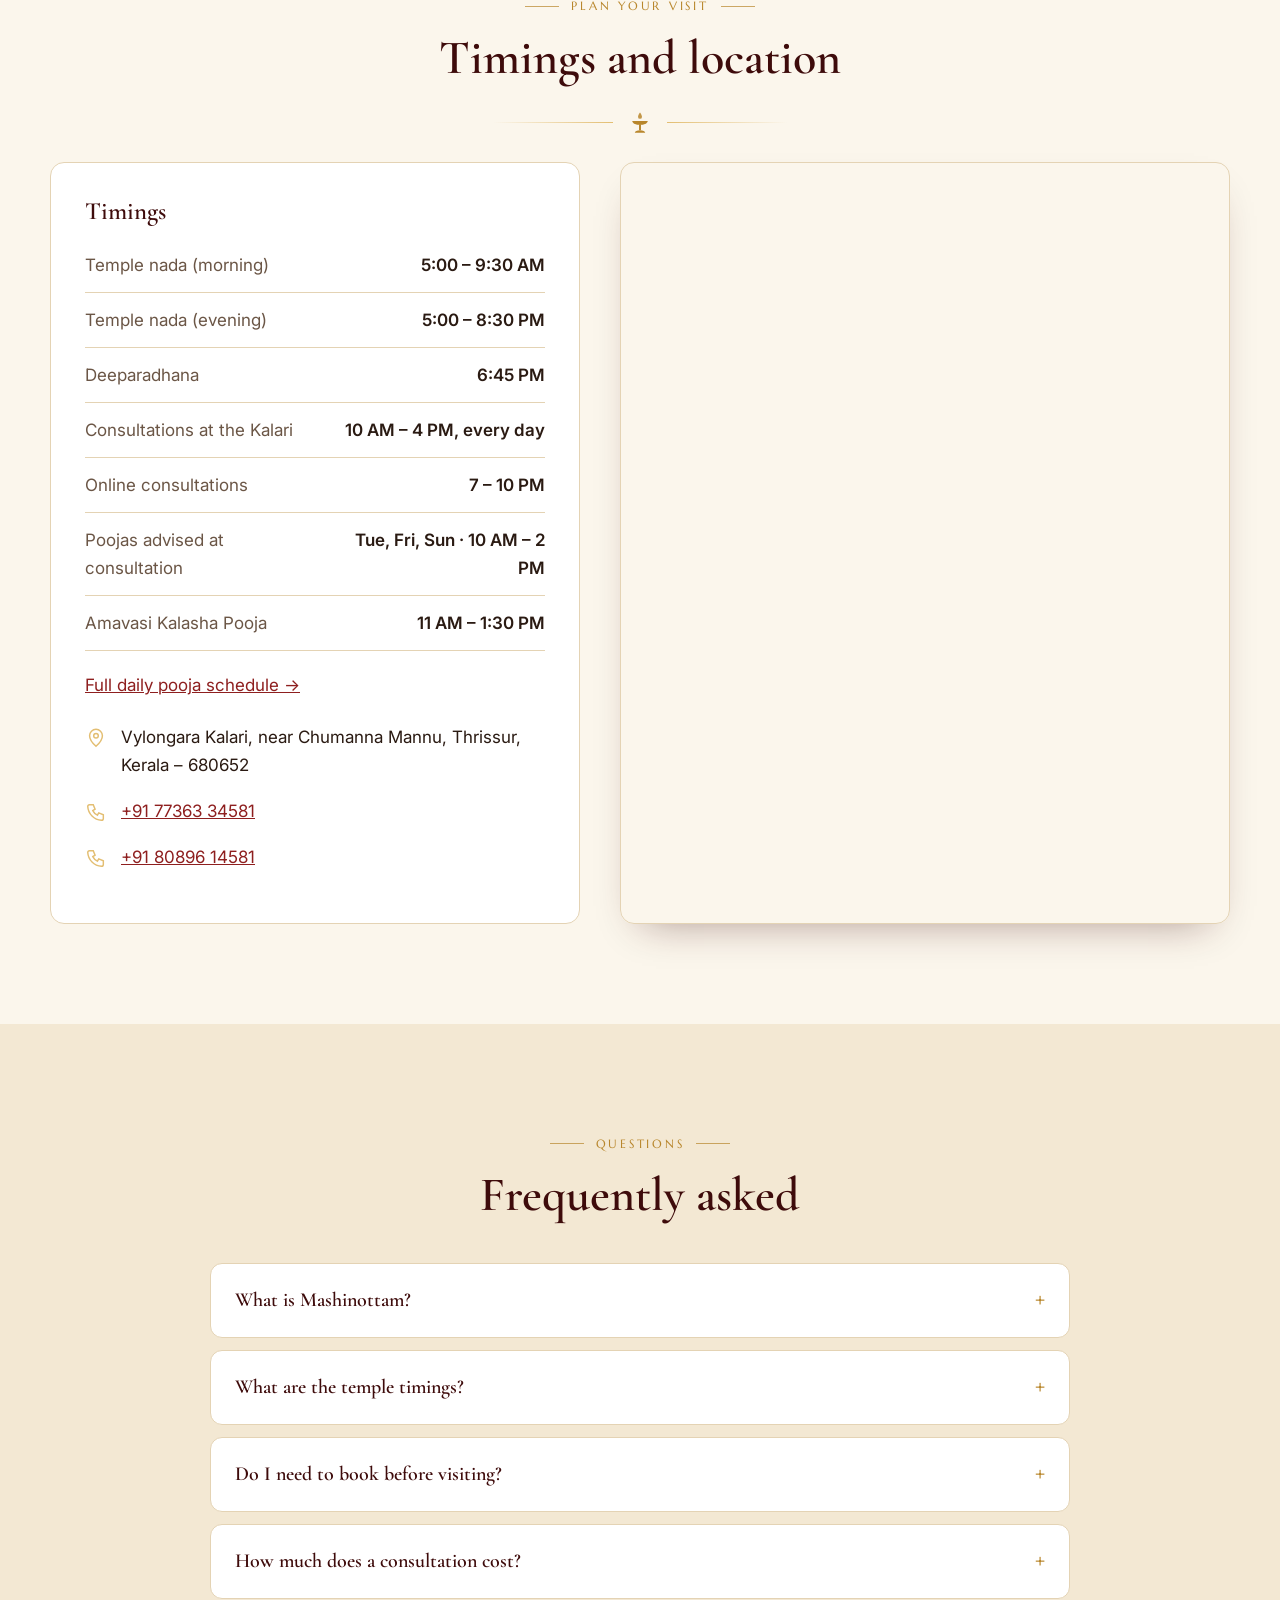
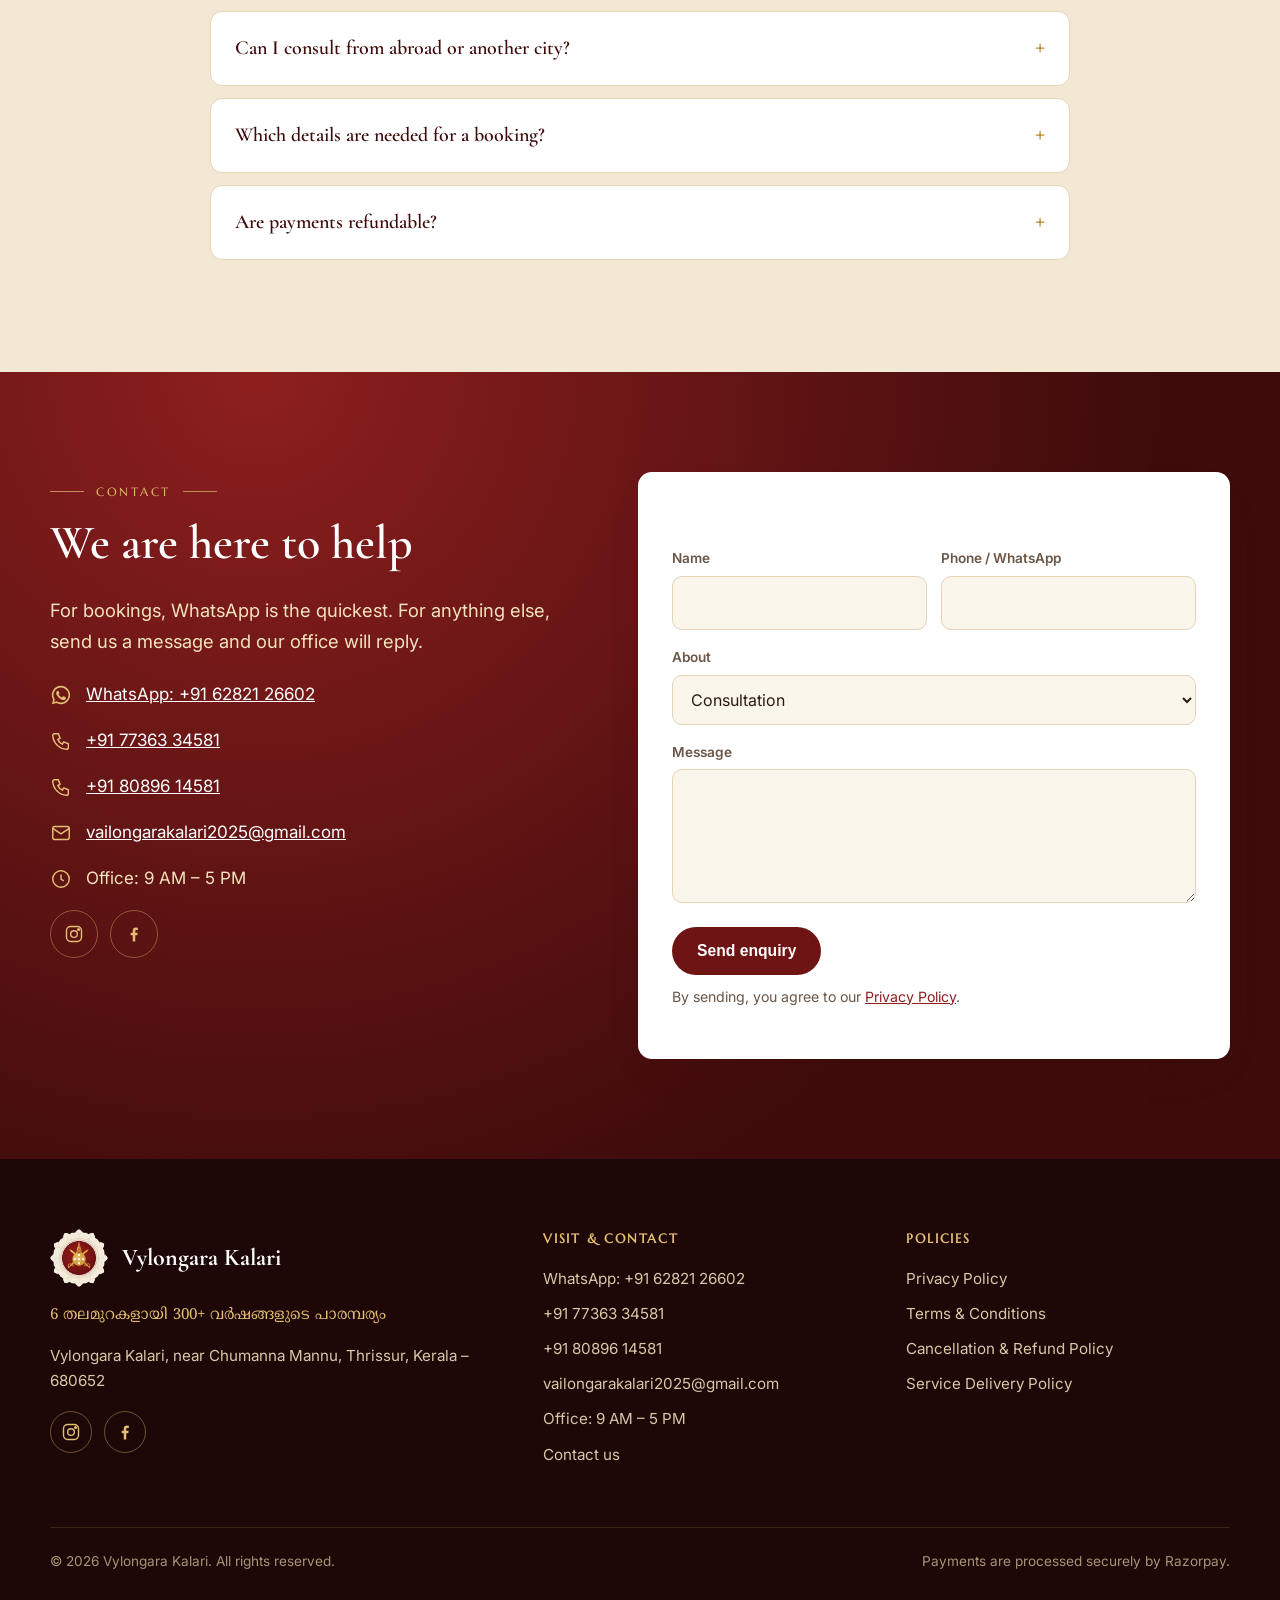
==== commit 2c17c5b8: "Add heritage photo, rename pooja caption" ====
--- a/index.html
+++ b/index.html
@@ -82,7 +82,7 @@
           <p>What began as a family practice beside the Kshetram near Chumanna Mannu has become a place where devotees from across Kerala and beyond come for guidance, prayer and peace of mind.</p>
           <p class="quote">“Every generation receives the tradition as it was given, and keeps it as it was kept.”</p>
         </div>
-        <div class="wide-img reveal"><img src="/assets/img/kshetram/kshetram-2.jpg" alt="Inside the Kshetram at Vylongara Kalari" loading="lazy"></div>
+        <div class="wide-img reveal"><img src="/assets/img/heritage.jpg" alt="Devotees in prayer at Vylongara Kalari" loading="lazy"></div>
       </div>
       <div class="center" style="margin-top:80px">
         <span class="eyebrow">The lineage</span>
@@ -186,7 +186,7 @@
       </div>
       <div class="pooja-grid">
         <article class="pooja-feature reveal">
-          <img src="/assets/img/kshetram/kshetram-5.jpg" alt="Amavasi Kalasha Pooja at Vylongara Kalari" loading="lazy">
+          <img src="/assets/img/kshetram/kshetram-5.jpg" alt="A vishesha pooja at Vylongara Kalari" loading="lazy">
           <div class="inner">
             <span class="eyebrow" style="color:var(--gold-soft)">Every Amavasi</span>
             <h3>Amavasi Kalasha Pooja</h3>
@@ -242,7 +242,7 @@
       <figure class="g2" style="margin:0"><button type="button" data-full="/assets/img/kshetram/kshetram-2.jpg" aria-label="Open photo: Sreekovil"><img src="/assets/img/kshetram/kshetram-2.jpg" alt="Sreekovil, Vylongara Kalari" loading="lazy"><figcaption>Sreekovil</figcaption></button></figure>
       <figure class="g3" style="margin:0"><button type="button" data-full="/assets/img/kshetram/kshetram-3.jpg" aria-label="Open photo: Evening deeparadhana"><img src="/assets/img/kshetram/kshetram-3.jpg" alt="Evening deeparadhana, Vylongara Kalari" loading="lazy"><figcaption>Evening deeparadhana</figcaption></button></figure>
       <figure class="g4" style="margin:0"><button type="button" data-full="/assets/img/kshetram/kshetram-4.jpg" aria-label="Open photo: Kalari"><img src="/assets/img/kshetram/kshetram-4.jpg" alt="Kalari, Vylongara Kalari" loading="lazy"><figcaption>Kalari</figcaption></button></figure>
-      <figure class="g5" style="margin:0"><button type="button" data-full="/assets/img/kshetram/kshetram-5.jpg" aria-label="Open photo: Amavasi Kalasha Pooja"><img src="/assets/img/kshetram/kshetram-5.jpg" alt="Amavasi Kalasha Pooja, Vylongara Kalari" loading="lazy"><figcaption>Amavasi Kalasha Pooja</figcaption></button></figure>
+      <figure class="g5" style="margin:0"><button type="button" data-full="/assets/img/kshetram/kshetram-5.jpg" aria-label="Open photo: Vishesha Poojas"><img src="/assets/img/kshetram/kshetram-5.jpg" alt="Vishesha Poojas, Vylongara Kalari" loading="lazy"><figcaption>Vishesha Poojas</figcaption></button></figure>
       <figure class="g6" style="margin:0"><button type="button" data-full="/assets/img/kshetram/kshetram-6.jpg" aria-label="Open photo: Kshetram grounds"><img src="/assets/img/kshetram/kshetram-6.jpg" alt="Kshetram grounds, Vylongara Kalari" loading="lazy"><figcaption>Kshetram grounds</figcaption></button></figure>
       </div>
     </div>
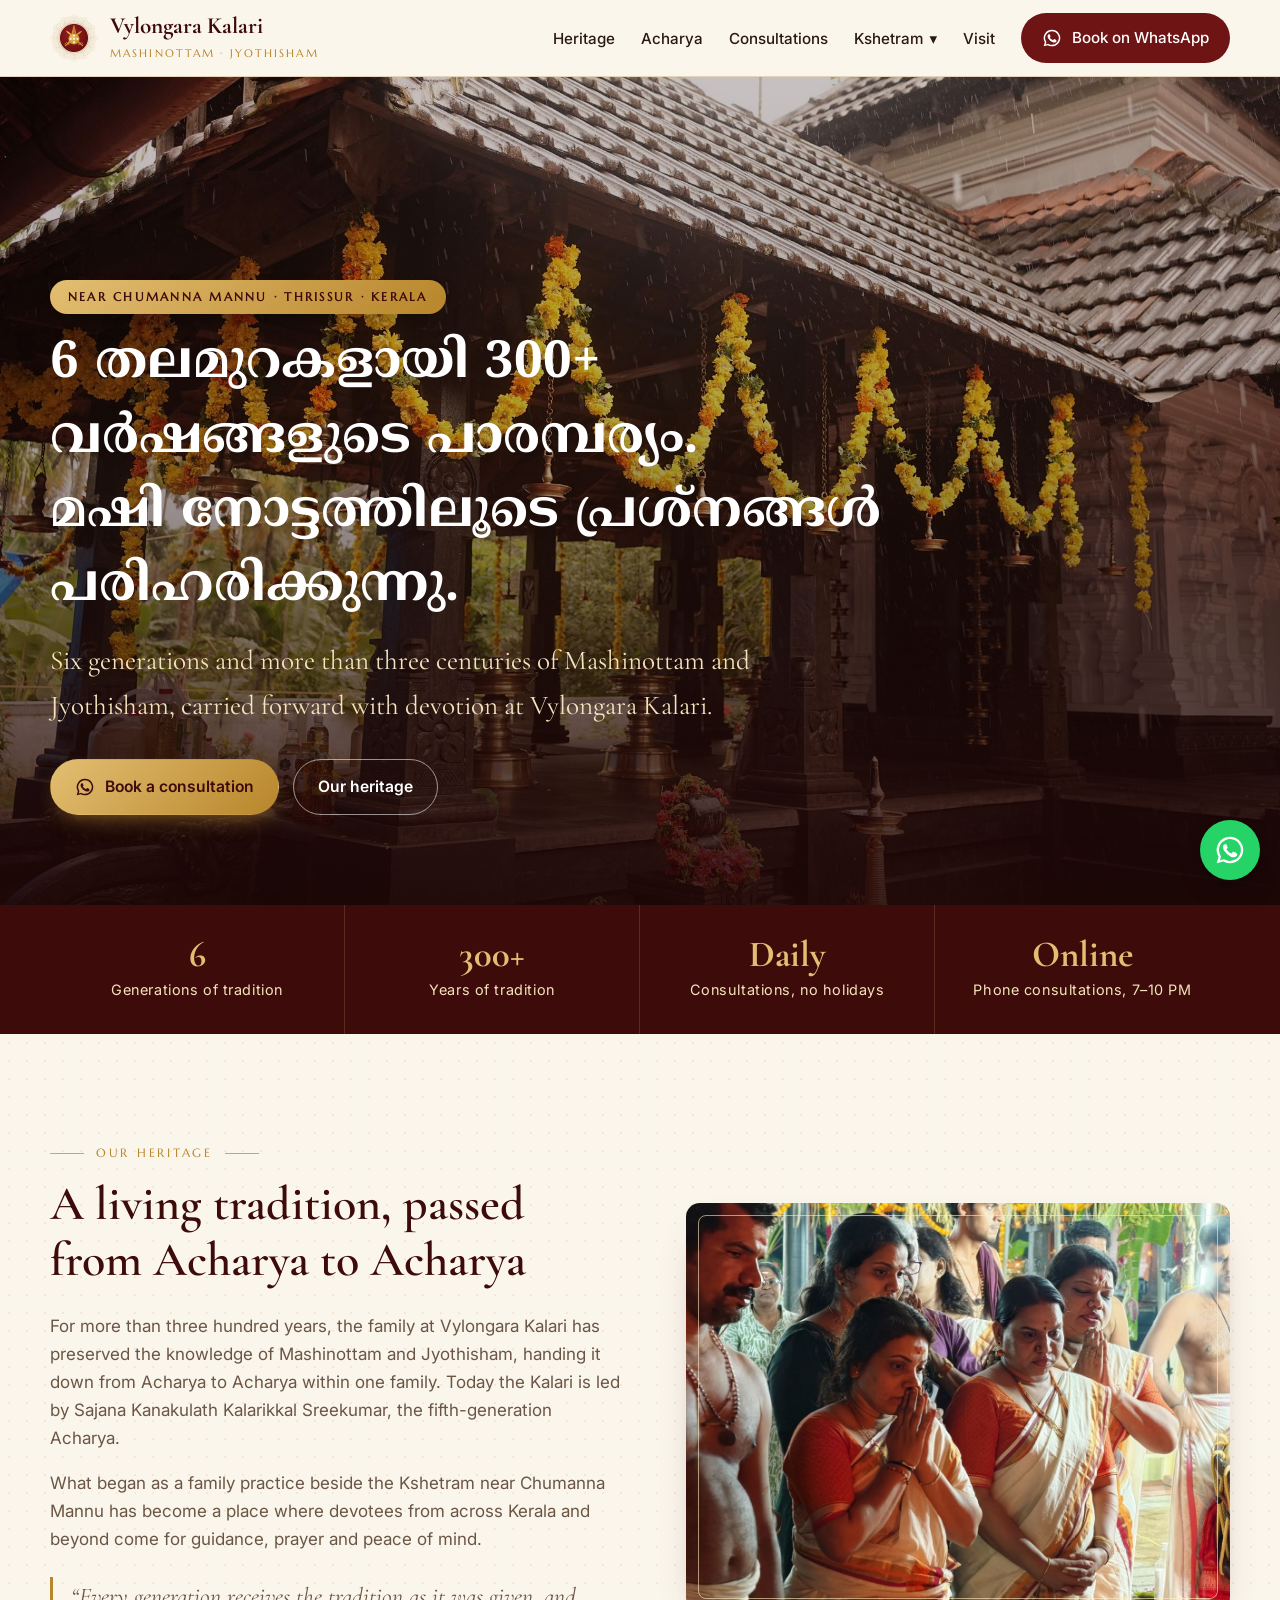
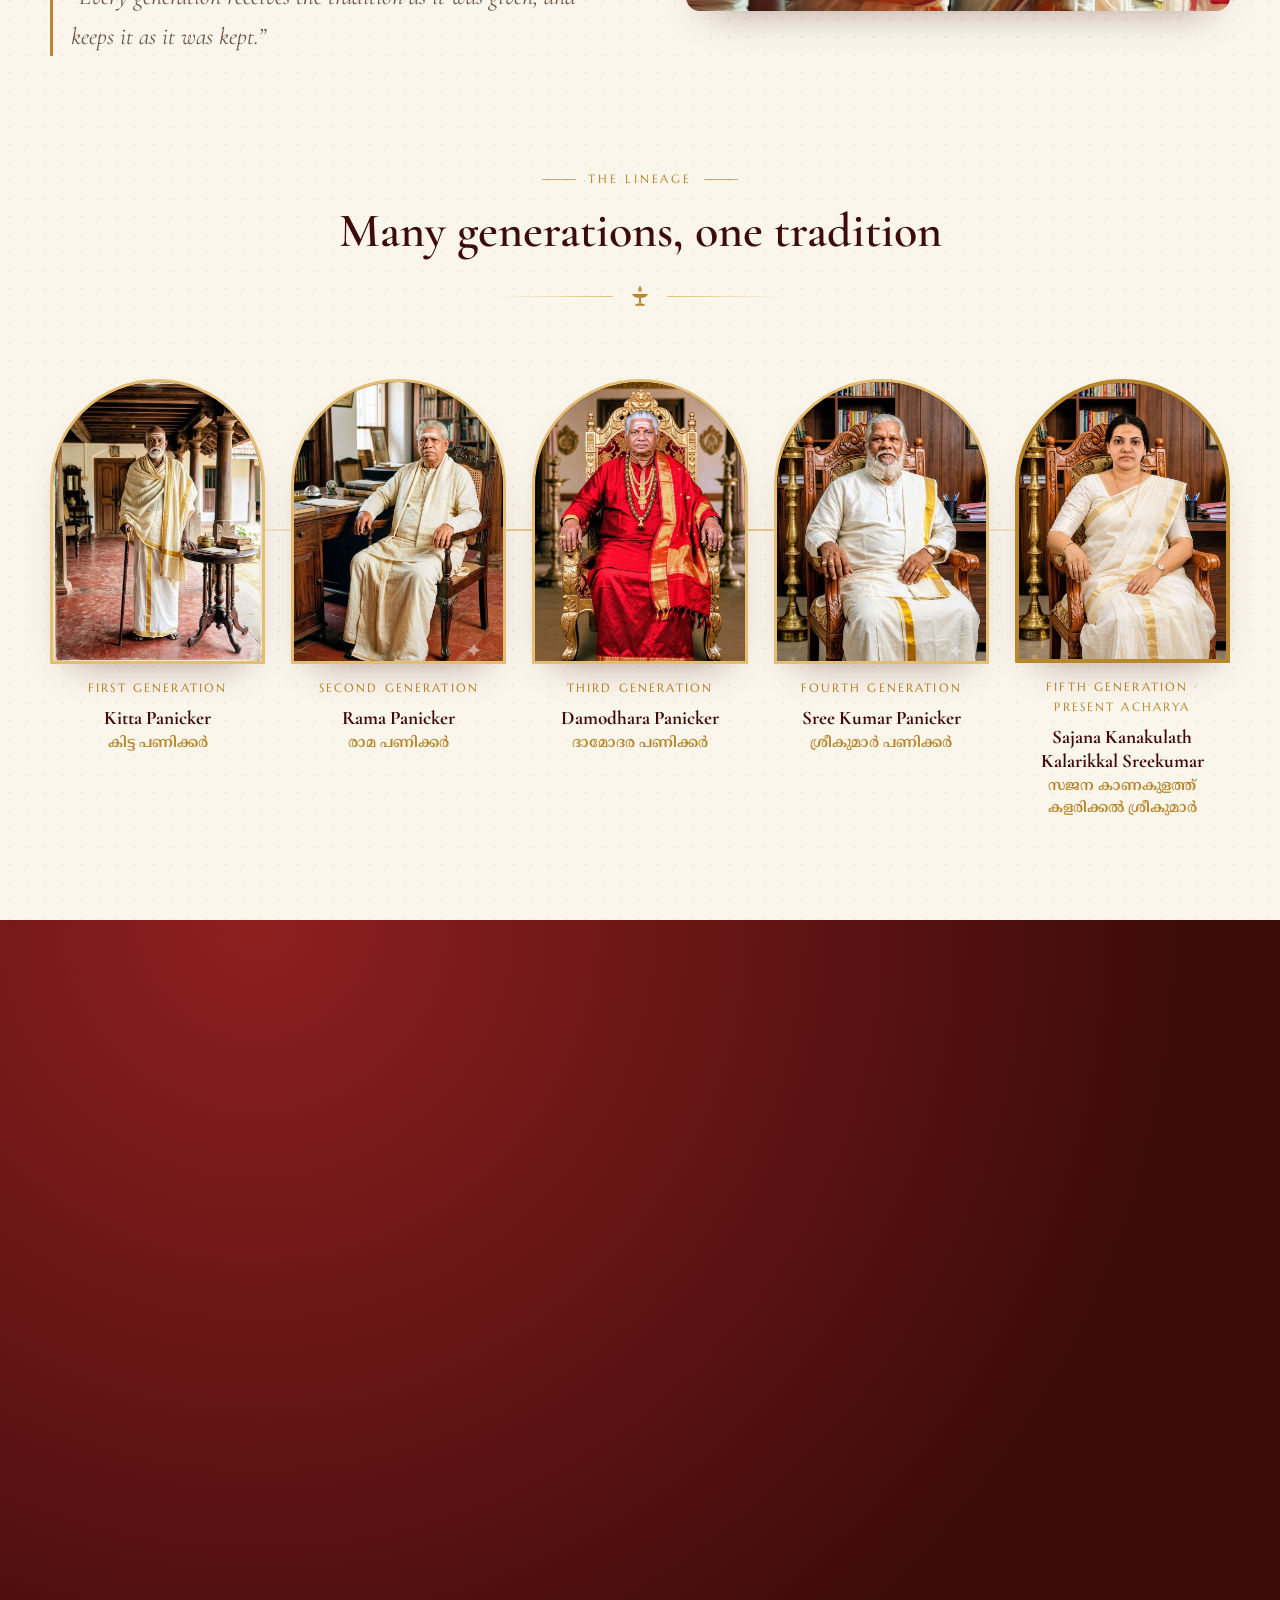
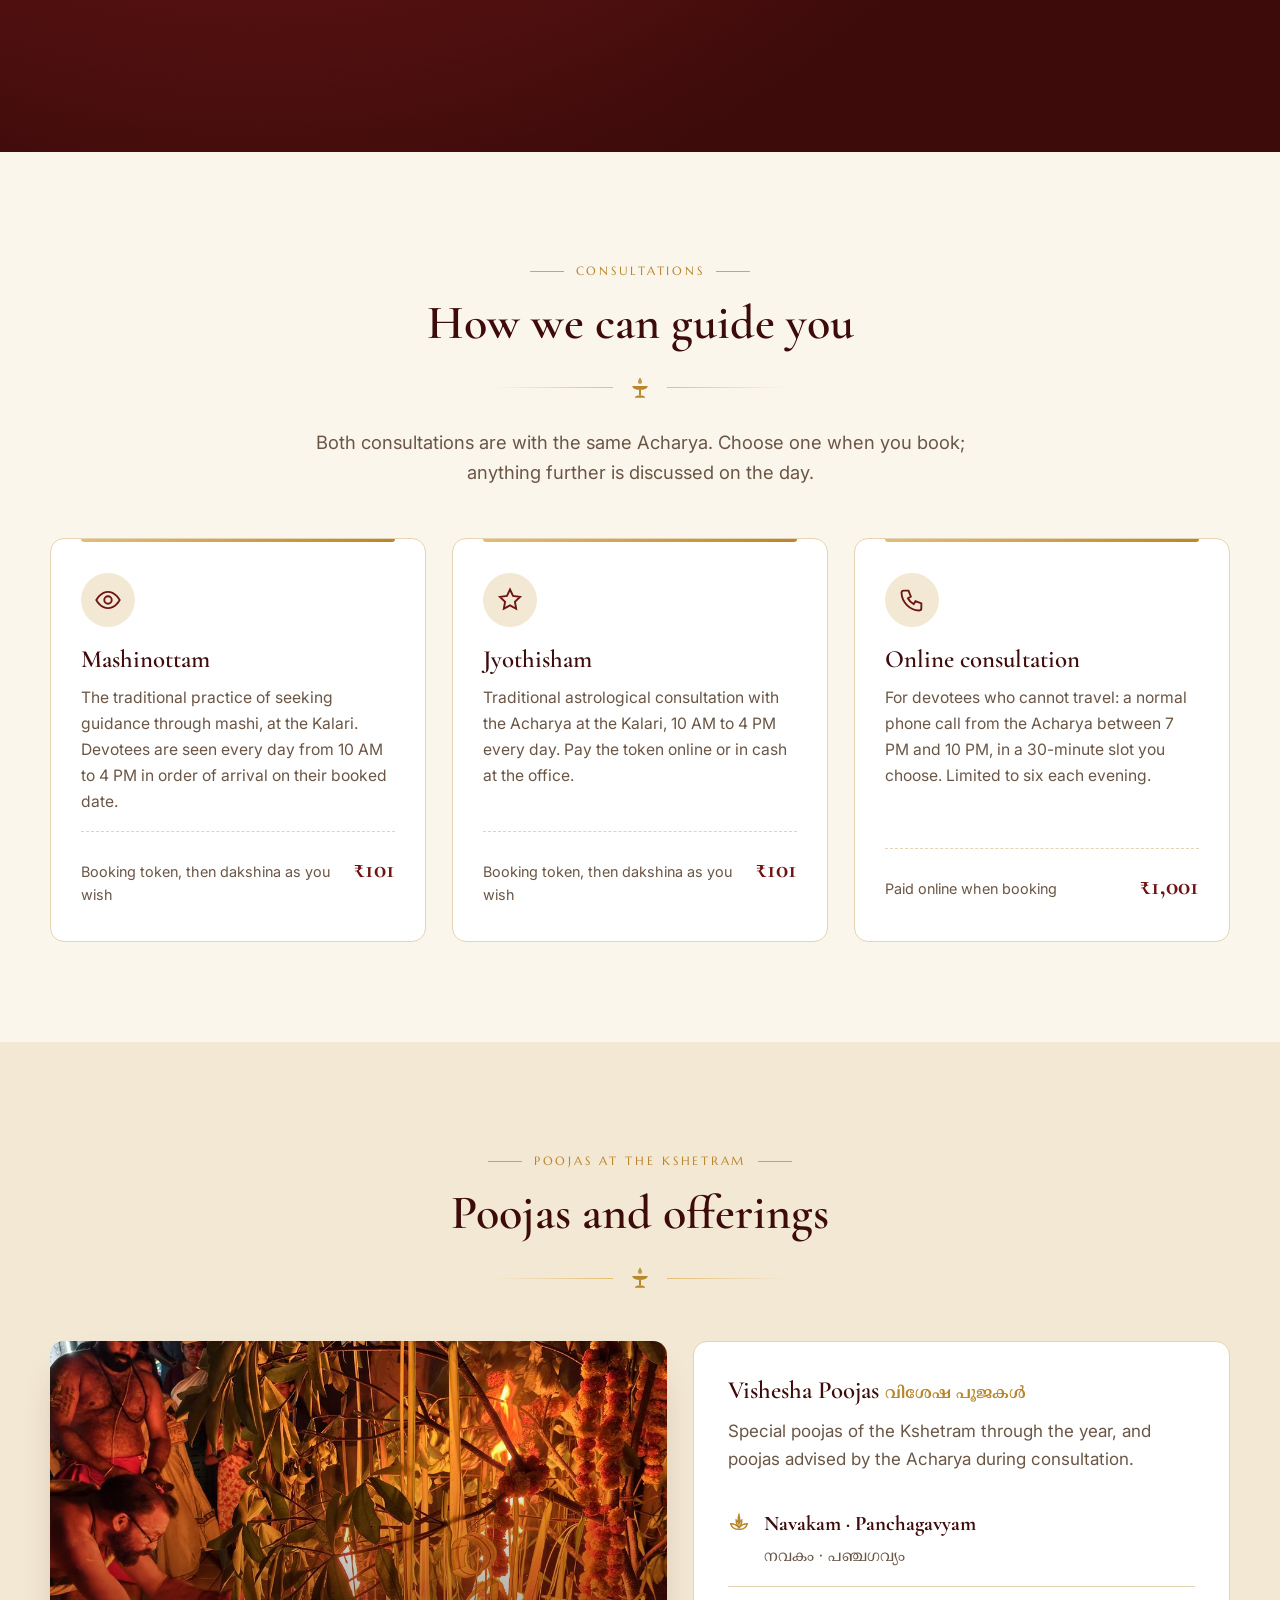
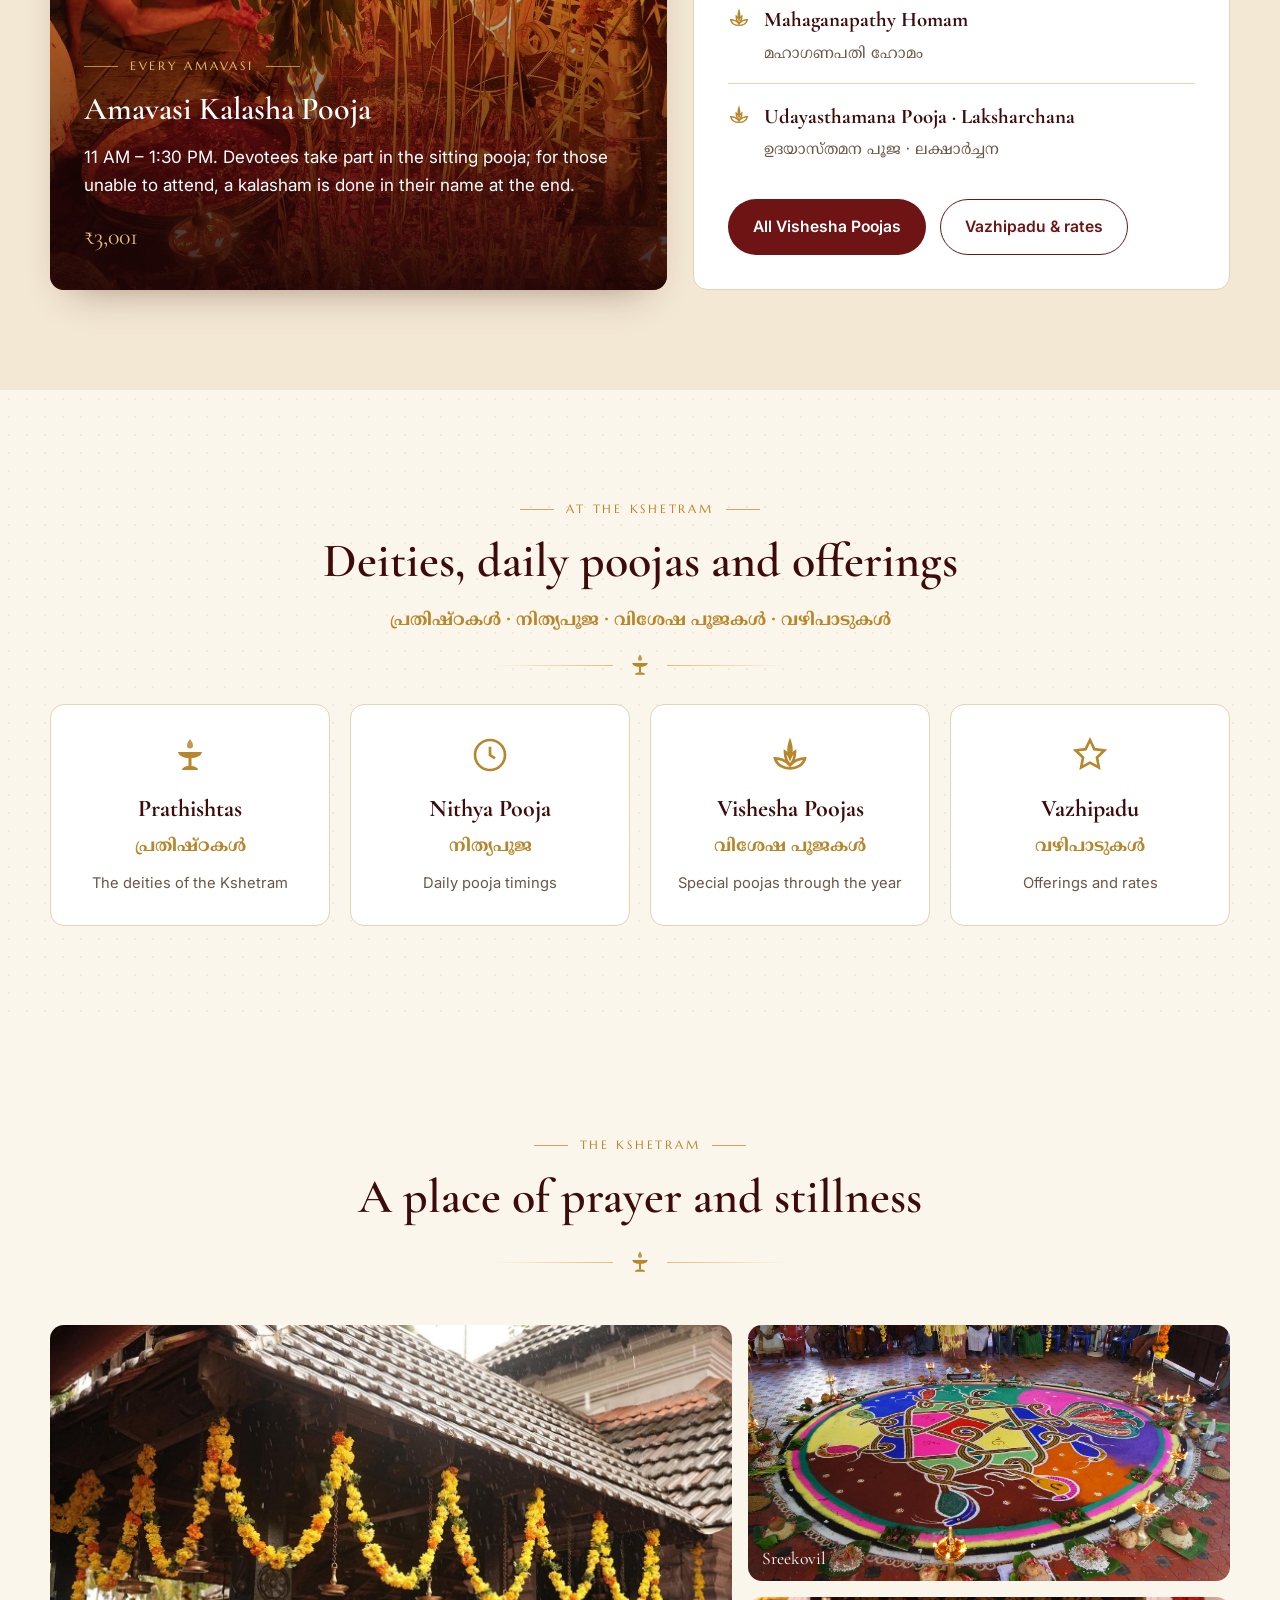
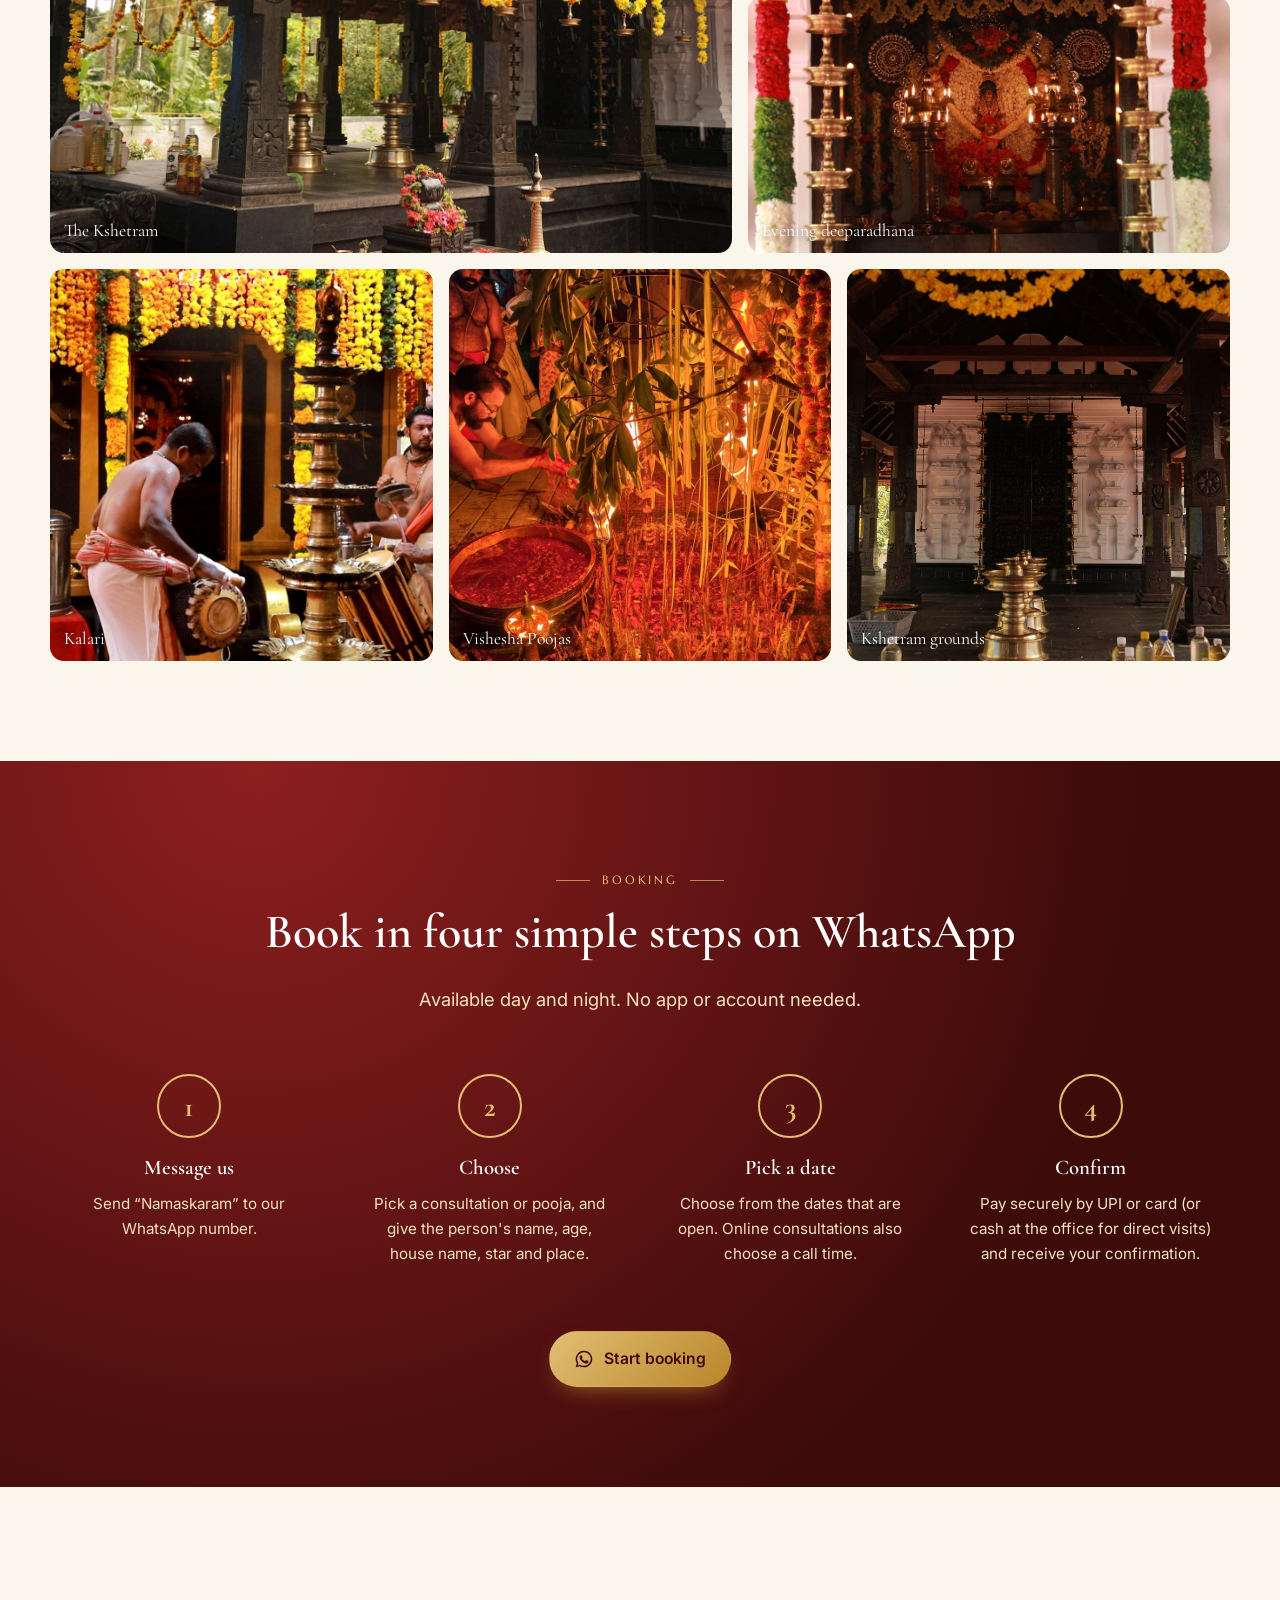
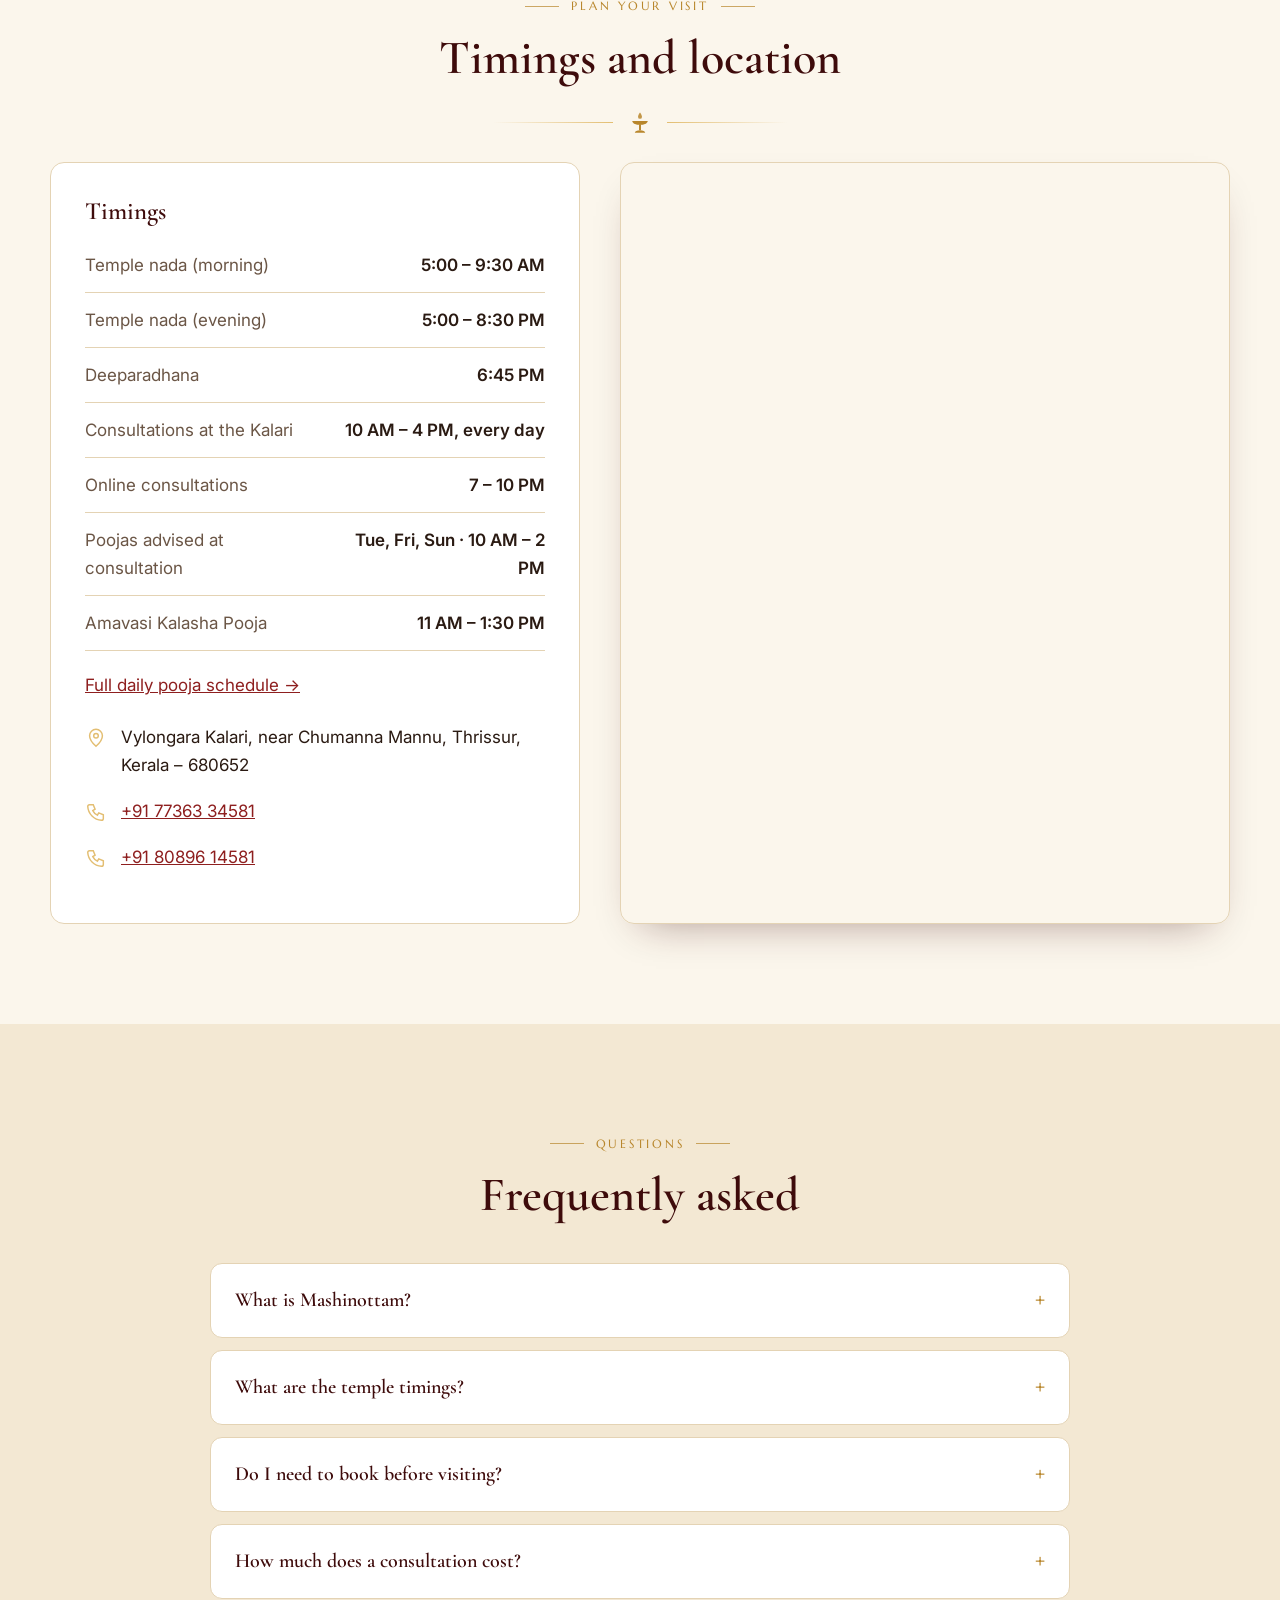
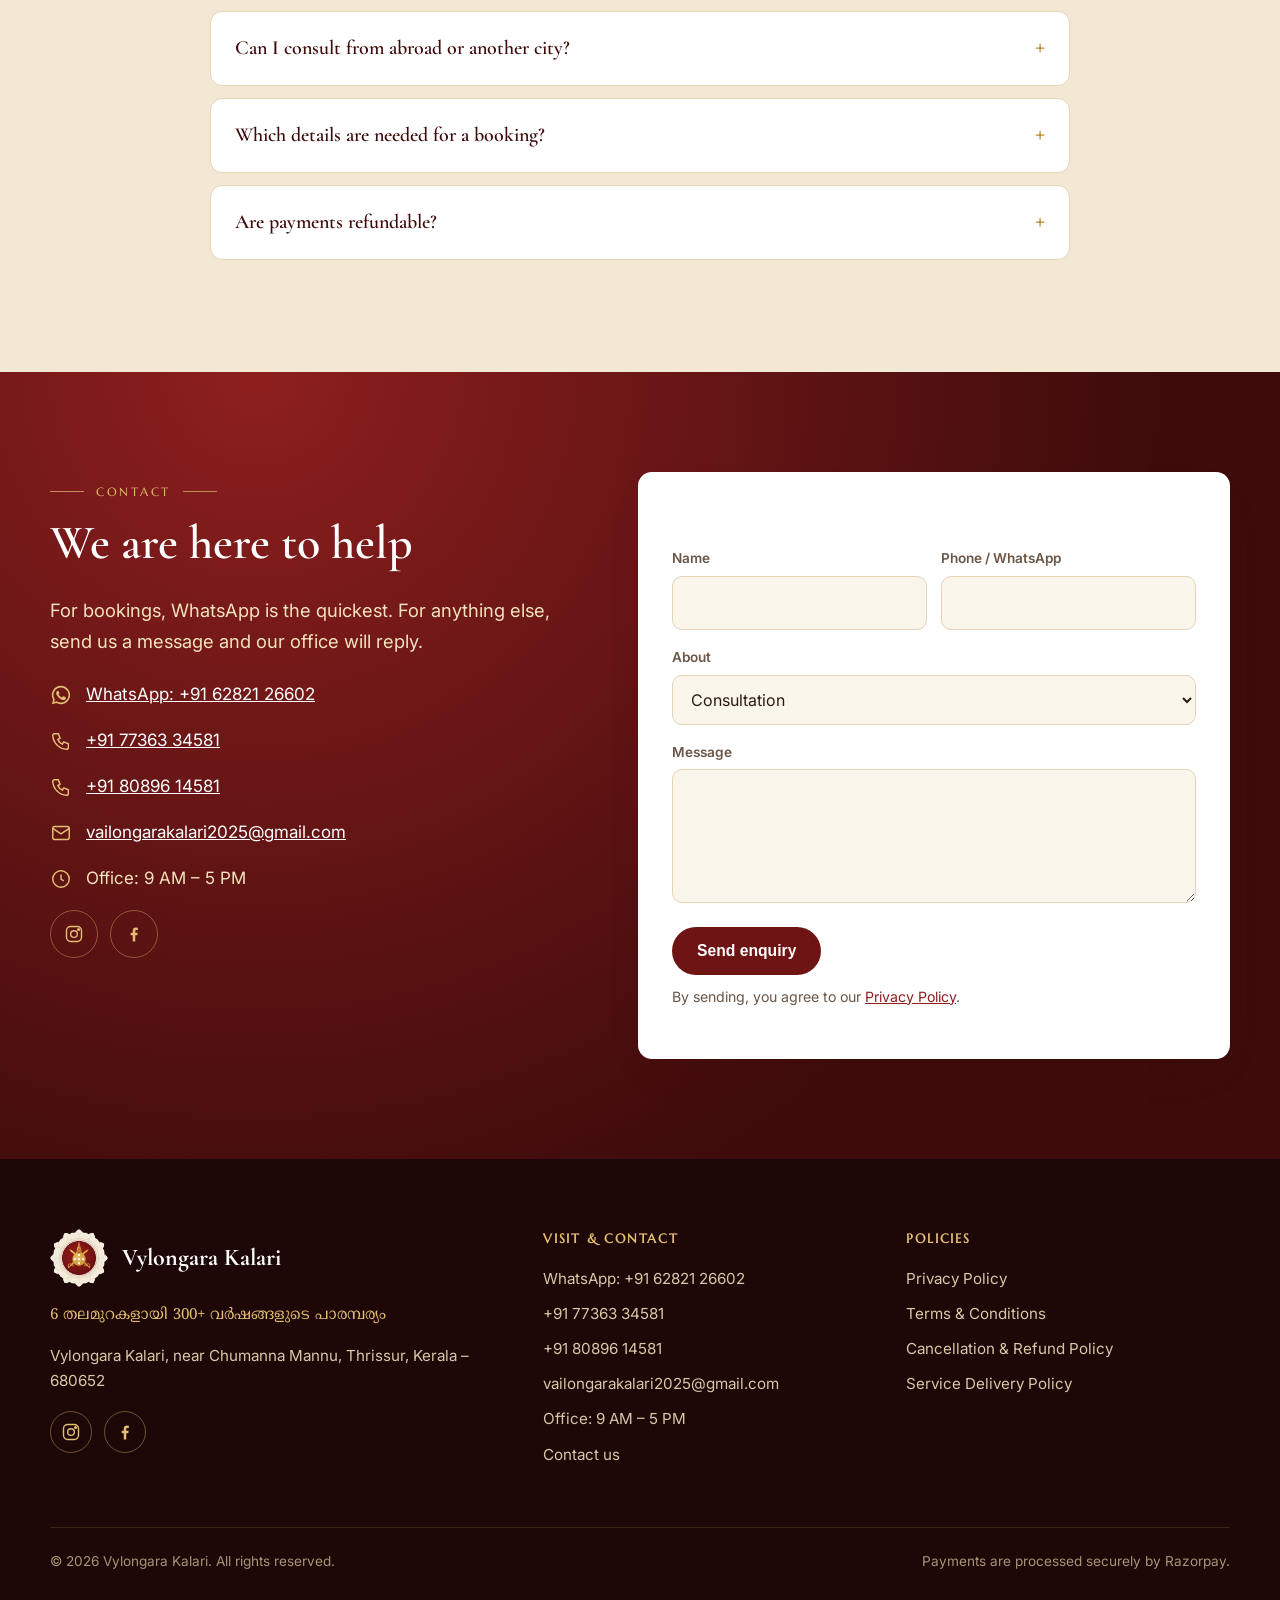
==== commit fed8ebae: "Remove thin gold border from hero image" ====
--- a/index.html
+++ b/index.html
@@ -49,7 +49,6 @@
   <!-- HERO: replace /assets/img/kshetram/hero.jpg with a large photo of the Kshetram (2000×1200 or larger) -->
   <section class="hero" style="padding:0">
     <div class="hero-media"><img src="/assets/img/kshetram/hero.jpg" alt="Vylongara Kalari Kshetram" fetchpriority="high"></div>
-    <div class="hero-frame"></div>
     <div class="container hero-content">
       <span class="eyebrow">Near Chumanna Mannu · Thrissur · Kerala</span>
       <h1 class="hero-ml">6 തലമുറകളായി 300+ വർഷങ്ങളുടെ പാരമ്പര്യം.<br>മഷി നോട്ടത്തിലൂടെ പ്രശ്നങ്ങൾ പരിഹരിക്കുന്നു.</h1>
--- a/assets/css/style.css
+++ b/assets/css/style.css
@@ -85,7 +85,6 @@
 .hero-ml { font-family: var(--ml); font-weight: 700; font-size: clamp(1.7rem, 4.2vw, 3.2rem); line-height: 1.45; margin: 0 0 14px; color: #fff; max-width: 900px; }
 .hero-en { font-family: var(--serif); font-size: clamp(1.25rem, 2.2vw, 1.7rem); color: var(--gold-pale); margin-bottom: 30px; max-width: 760px; }
 .hero-actions { display: flex; flex-wrap: wrap; gap: 14px; }
-.hero-frame { position: absolute; inset: 18px; border: 1px solid rgba(227, 190, 114, .35); z-index: 1; pointer-events: none; }
 
 /* ---------- stats strip ---------- */
 .stats { background: var(--maroon-deep); color: var(--gold-pale); }
